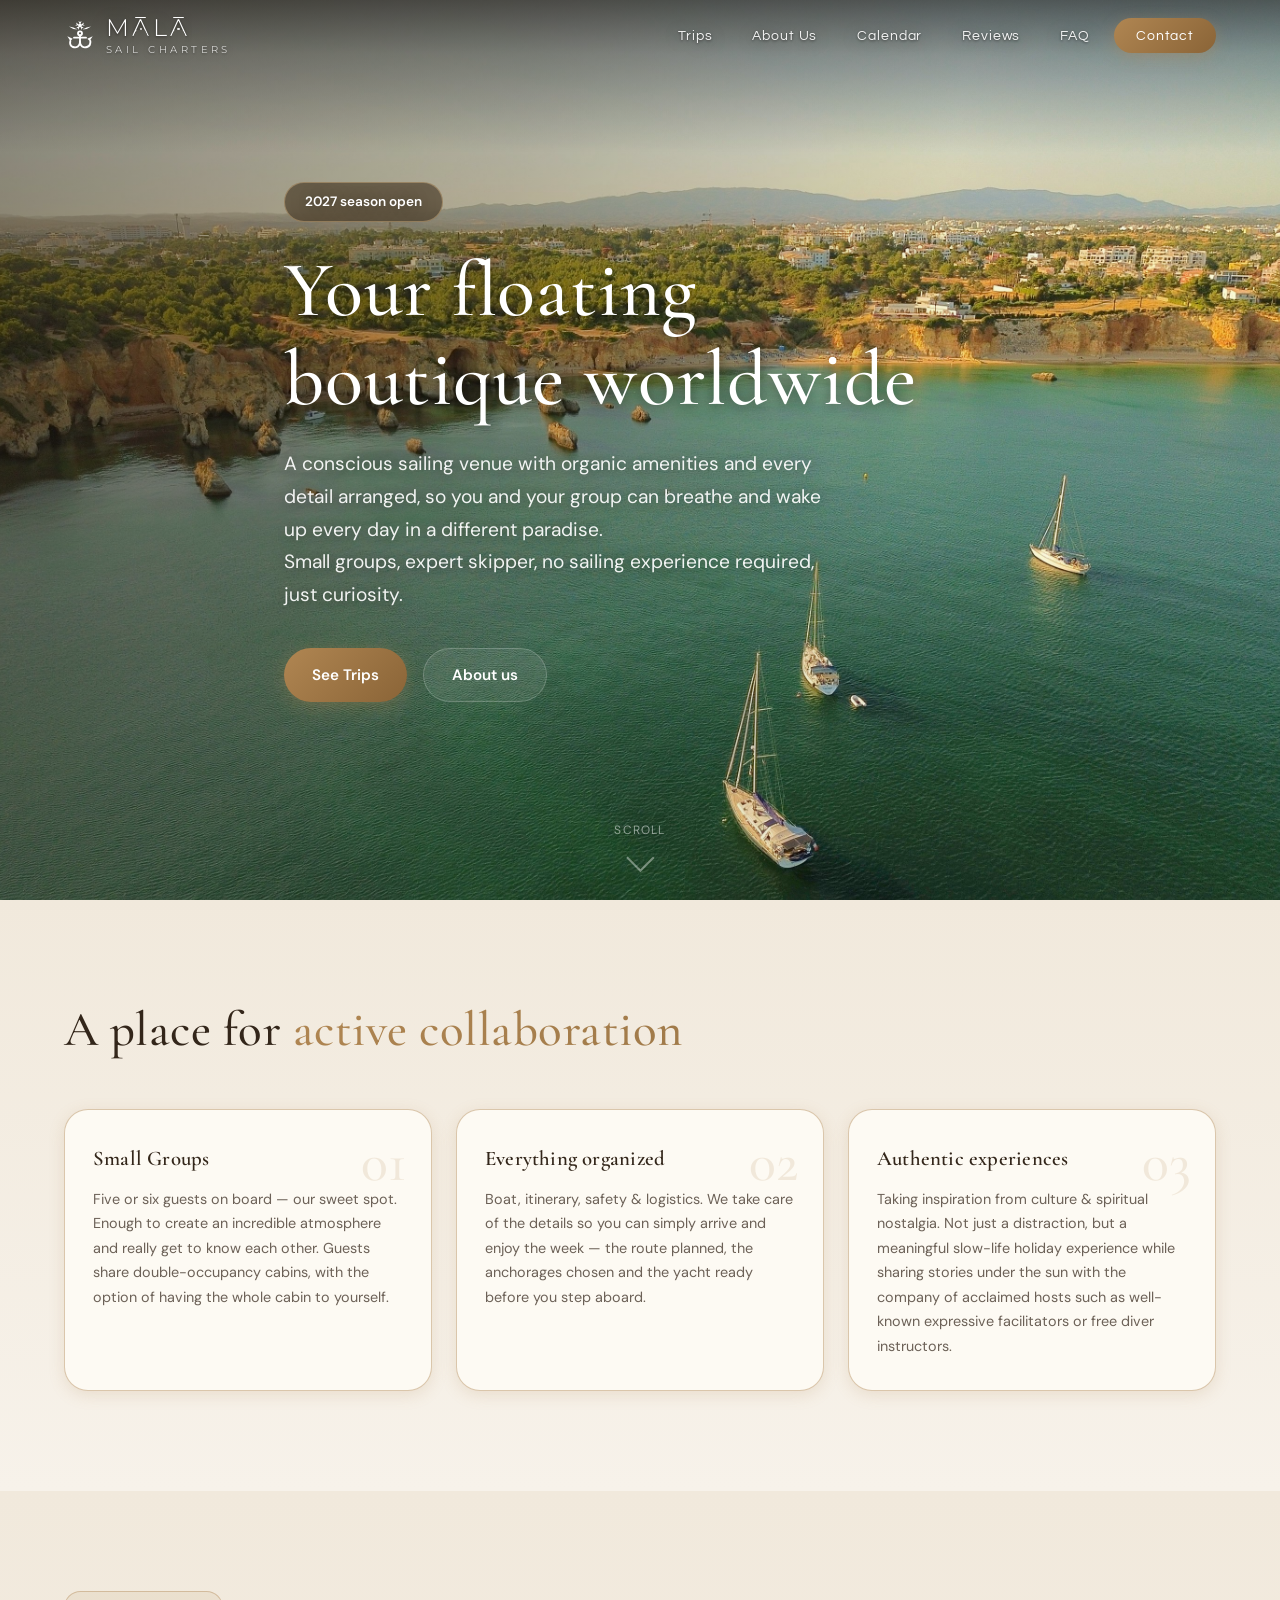
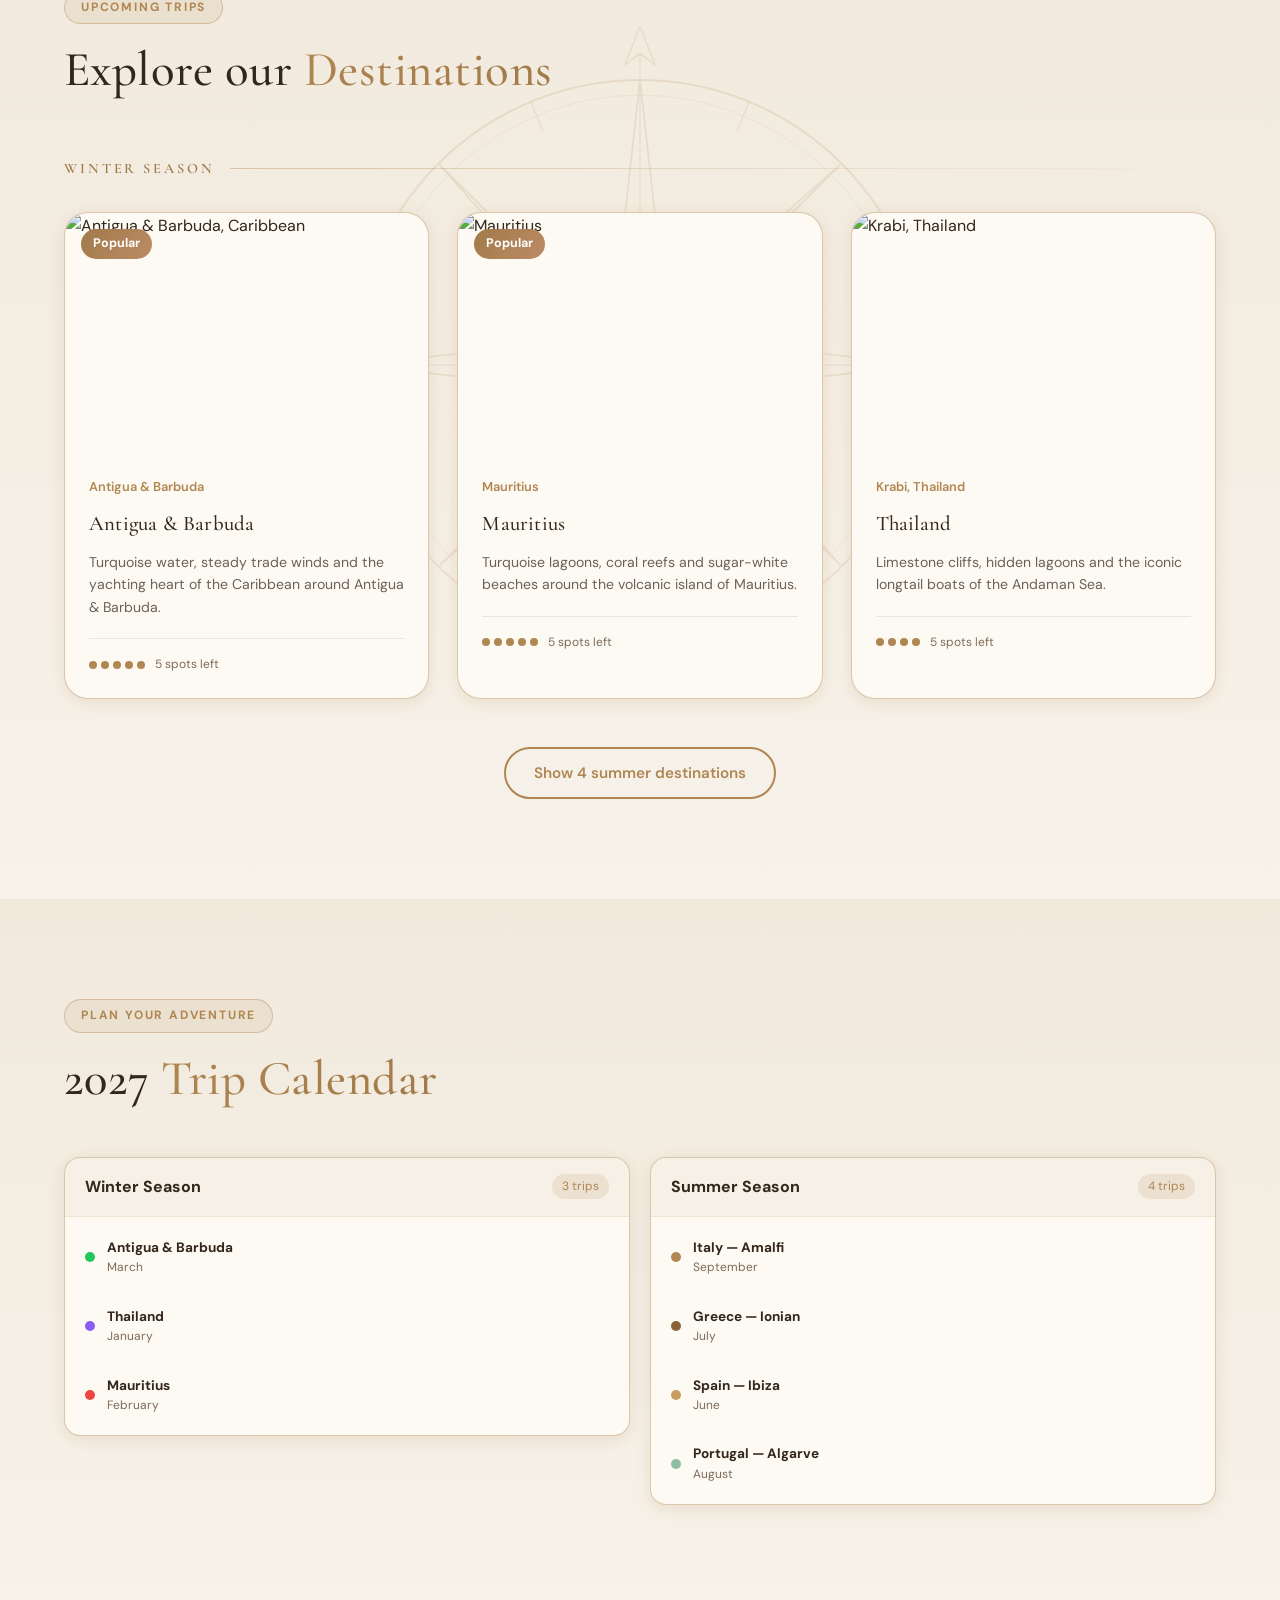
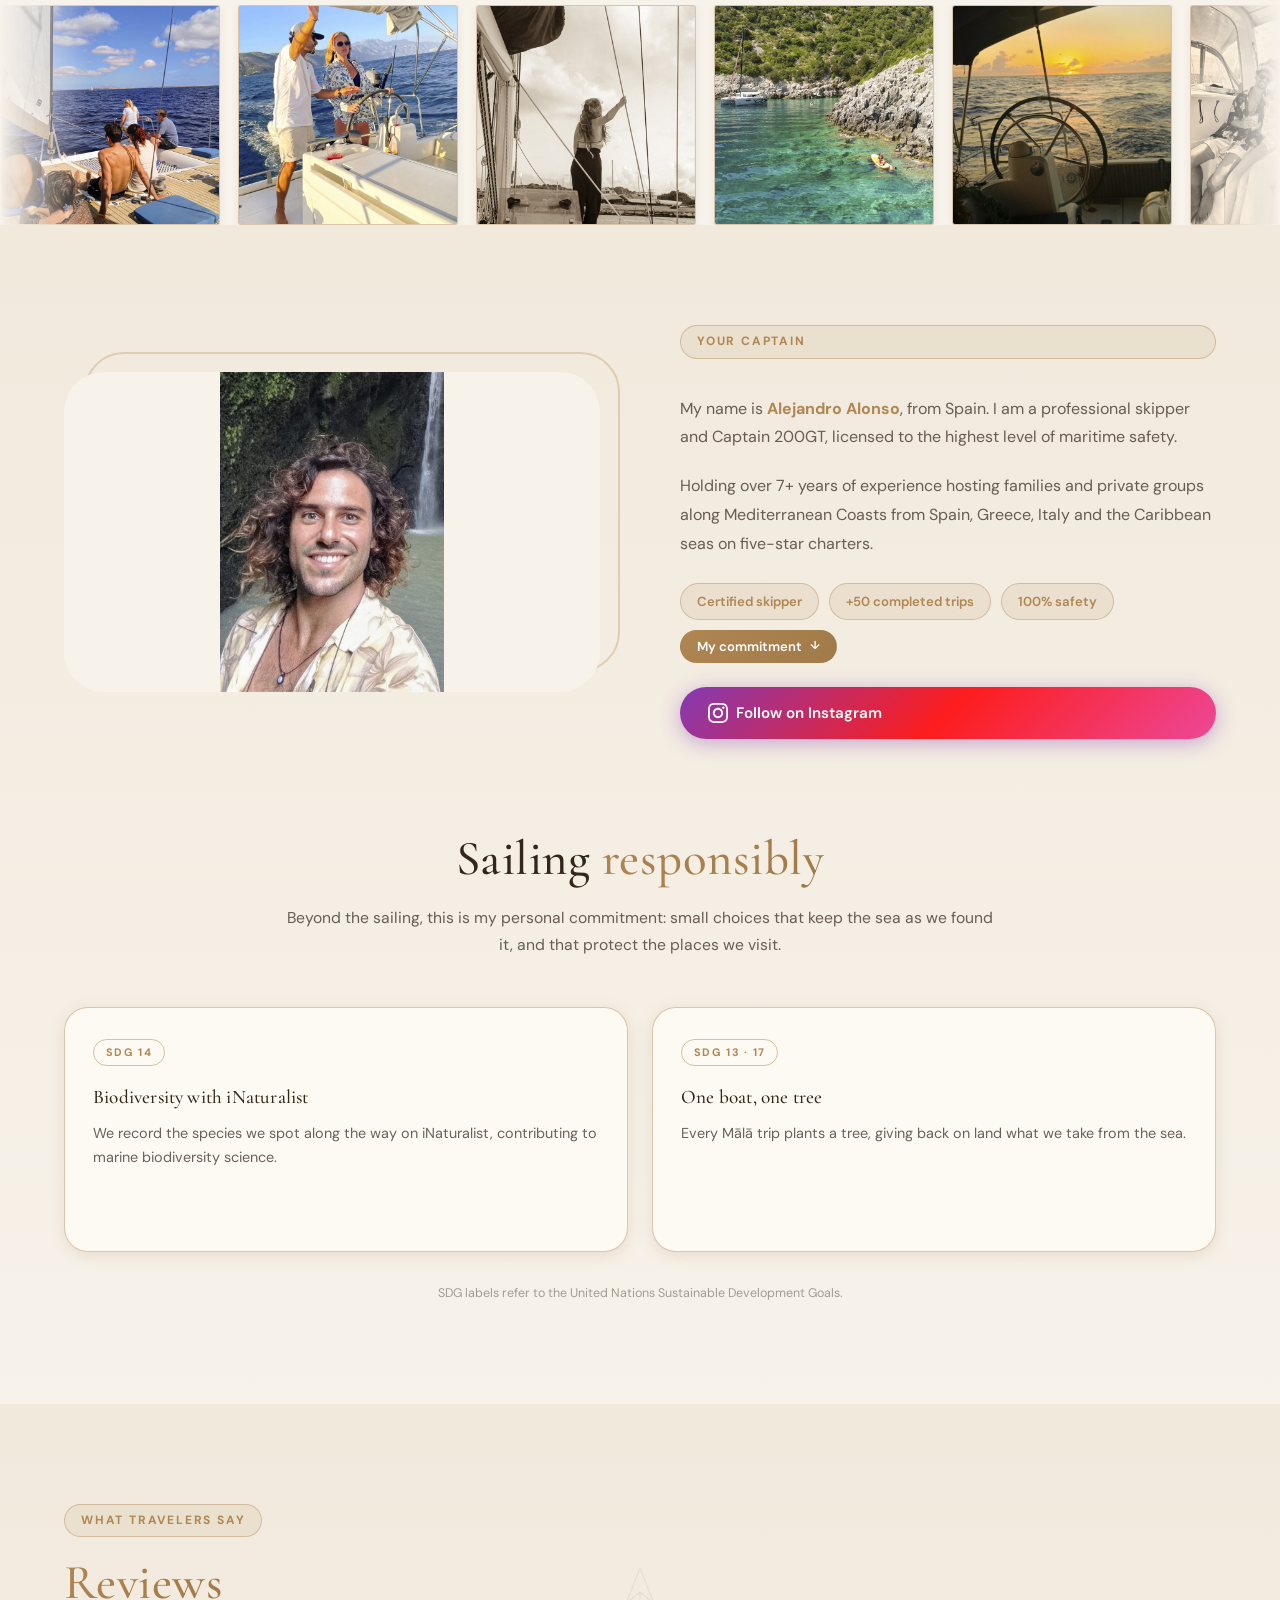
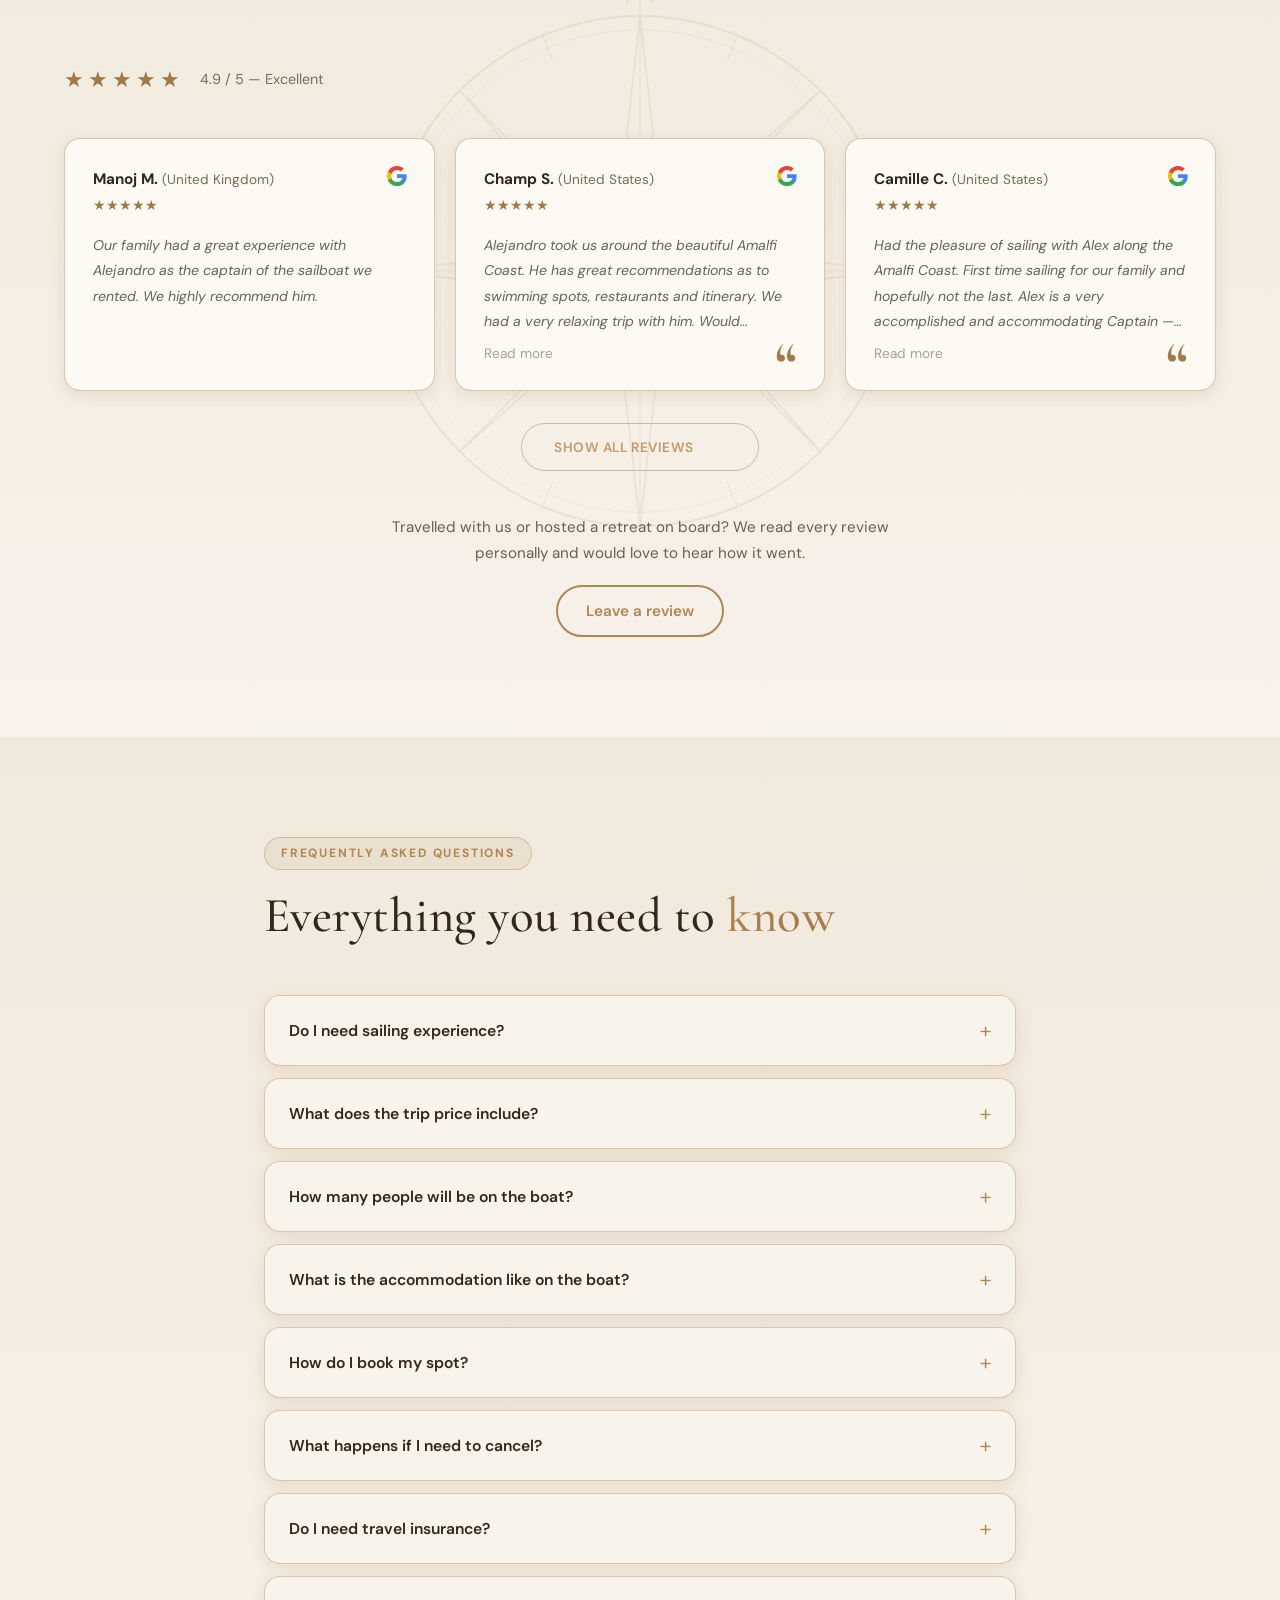
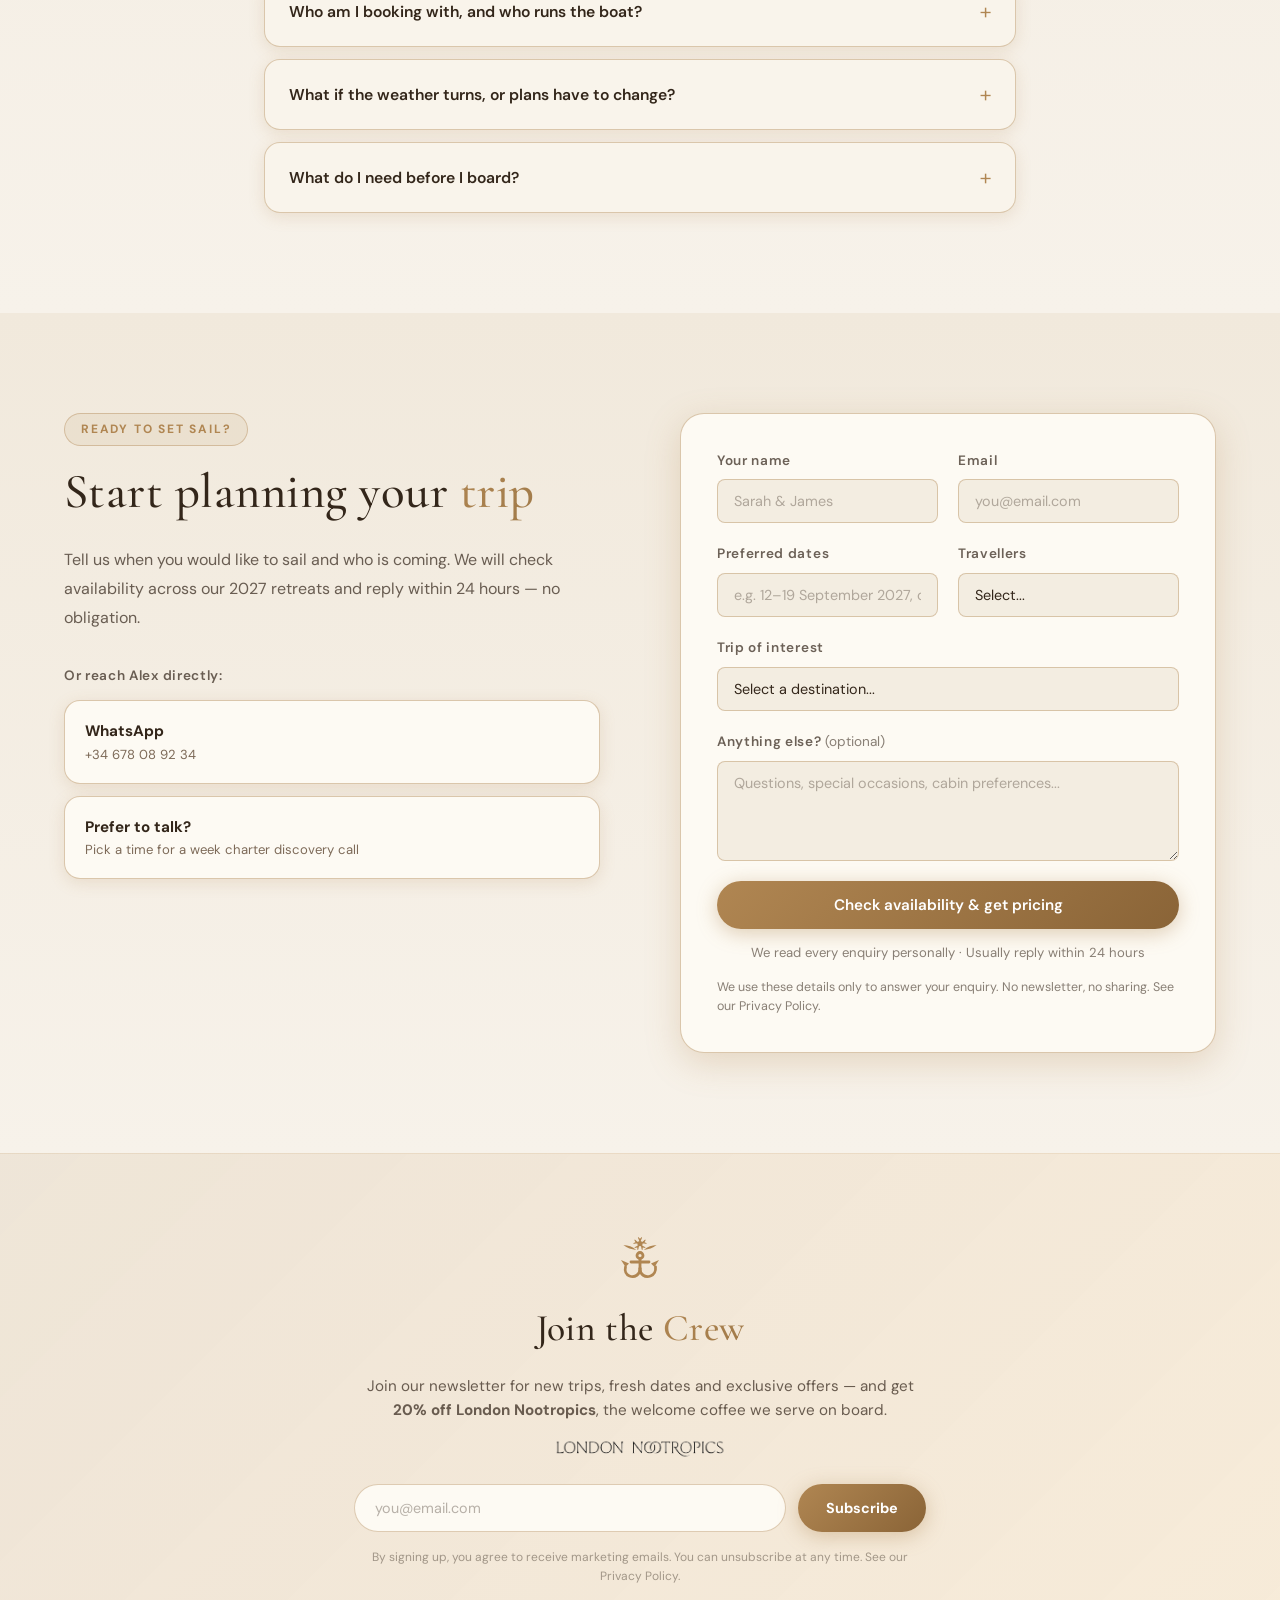
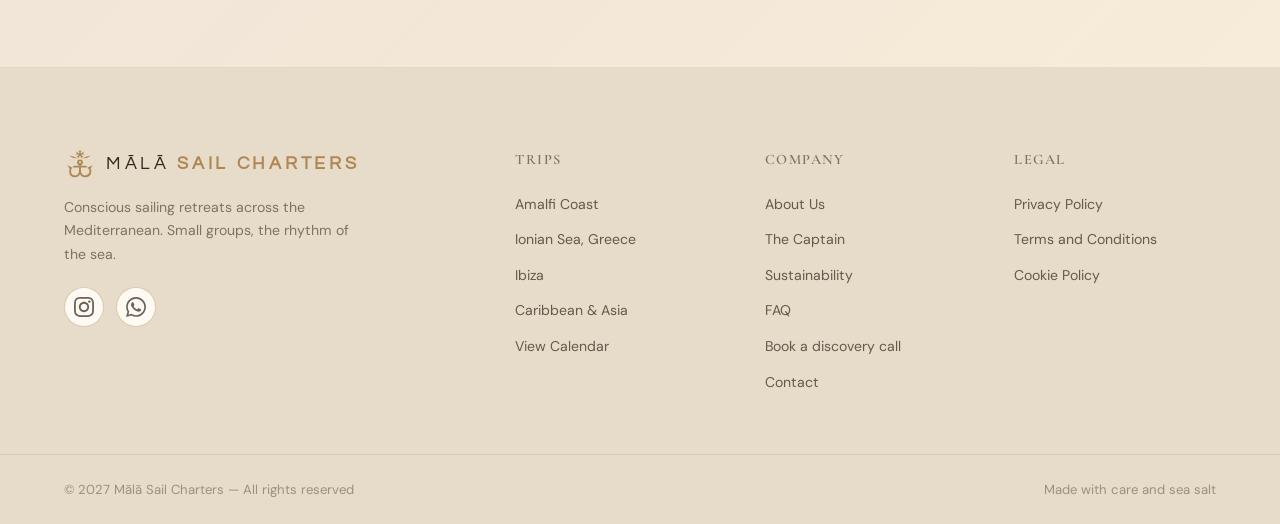
==== index.html @ 56c11eb0 "Show full captain photo on desktop Use contain with center top on desktop to avoid face crop." ====
﻿<!DOCTYPE html>
<html lang="en">
<head>
  <meta charset="UTF-8" />
  <meta name="viewport" content="width=device-width, initial-scale=1.0" />
  <title>Mālā Sail Charters — Conscious Sailing Retreats</title>
  <meta name="description" content="Mālā Sail Charters: conscious sailing retreats across the Mediterranean, Caribbean and Asia. Small groups, authentic experiences, the rhythm of the sea." />
  <link rel="preconnect" href="https://fonts.googleapis.com" />
  <link rel="preconnect" href="https://fonts.gstatic.com" crossorigin />
  <link href="https://fonts.googleapis.com/css2?family=DM+Sans:ital,opsz,wght@0,9..40,300..700;1,9..40,300..700&family=Cormorant+Garamond:ital,wght@0,300..700;1,300..700&family=Montserrat:wght@300;400;700&family=Questrial&display=swap" rel="stylesheet" />
  <link rel="stylesheet" href="styles.css?v=20261023a" />

  <link rel="canonical" href="https://malasailcharters.com/" />
  <meta name="theme-color" content="#33261a" />
  <meta name="robots" content="index, follow, max-image-preview:large, max-snippet:-1, max-video-preview:-1" />

  <!-- Tab icon: the anchor-and-flower mark, vector where supported. -->
  <link rel="icon" href="favicon.svg" type="image/svg+xml" />
  <link rel="icon" href="favicon-32.png" sizes="32x32" type="image/png" />
  <link rel="apple-touch-icon" href="apple-touch-icon.png" />

  <meta name="author" content="Mālā Sail Charters" />

  <!-- Link previews. Absolute URLs are required by WhatsApp, Instagram, X and the rest.
       They point at the custom domain, which is where malasailcharters.github.io
       already redirects, so a pasted link shows one single, correct preview. -->
  <meta property="og:type" content="website" />
  <meta property="og:site_name" content="Mālā Sail Charters" />
  <meta property="og:title" content="Mālā Sail Charters — Conscious Sailing Retreats" />
  <meta property="og:description" content="Mālā Sail Charters: conscious sailing retreats across the Mediterranean, Caribbean and Asia. Small groups, authentic experiences, the rhythm of the sea." />
  <meta property="og:url" content="https://malasailcharters.com/" />
  <meta property="og:image" content="https://malasailcharters.com/images/og-card.jpg" />
  <meta property="og:image:type" content="image/jpeg" />
  <meta property="og:image:width" content="1200" />
  <meta property="og:image:height" content="630" />
  <meta property="og:image:alt" content="Mālā Sail Charters — a sailboat under a Mediterranean sunset" />
  <meta property="og:locale" content="en" />
  <meta name="twitter:card" content="summary_large_image" />
  <meta name="twitter:title" content="Mālā Sail Charters — Conscious Sailing Retreats" />
  <meta name="twitter:description" content="Mālā Sail Charters: conscious sailing retreats across the Mediterranean, Caribbean and Asia. Small groups, authentic experiences, the rhythm of the sea." />
  <meta name="twitter:image" content="https://malasailcharters.com/images/og-card.jpg" />
  <meta name="twitter:image:alt" content="Mālā Sail Charters — a sailboat under a Mediterranean sunset" />

  <!-- Everything Google needs to understand the business: who we are, where we
       sail, what we sell, and the answers already published in the FAQ. Kept as
       a single graph so the nodes can reference each other by @id. -->
  <script type="application/ld+json">
  {
    "@context": "https://schema.org",
    "@graph": [
      {
        "@type": "TravelAgency",
        "@id": "https://malasailcharters.com/#business",
        "name": "Mālā Sail Charters",
        "alternateName": "Mala Sail Charters",
        "url": "https://malasailcharters.com/",
        "description": "Mālā Sail Charters: conscious sailing retreats across the Mediterranean, Caribbean and Asia. Small groups, authentic experiences, the rhythm of the sea.",
        "logo": "https://malasailcharters.com/apple-touch-icon.png",
        "image": "https://malasailcharters.com/images/og-card.jpg",
        "email": "info@malasailcharters.com",
        "telephone": "+34678089234",
        "priceRange": "€€€",
        "currenciesAccepted": "EUR",
        "paymentAccepted": "Credit Card, Google Pay, Apple Pay, PayPal, Amazon Pay, Bank transfer",
        "knowsLanguage": ["en", "es"],
        "sameAs": ["https://www.instagram.com/Ale.trav3ls"],
        "areaServed": ["Mediterranean", "Caribbean", "Indian Ocean", "Southeast Asia"],
        "founder": {
          "@type": "Person",
          "name": "Alejandro Alonso",
          "jobTitle": "Professional skipper and Captain 200GT"
        },
        "aggregateRating": {
          "@type": "AggregateRating",
          "ratingValue": "5",
          "bestRating": "5",
          "worstRating": "5",
          "reviewCount": "21"
        }
      },
      {
        "@type": "WebSite",
        "@id": "https://malasailcharters.com/#website",
        "url": "https://malasailcharters.com/",
        "name": "Mālā Sail Charters",
        "inLanguage": "en",
        "publisher": { "@id": "https://malasailcharters.com/#business" }
      },
      {
        "@type": "TouristTrip",
        "@id": "https://malasailcharters.com/#trip-amalfi",
        "name": "Italy — Amalfi Coast sailing trip",
        "description": "Cliffside villages, turquoise coves and the green island of Ischia, sailing the most romantic coast in the Mediterranean.",
        "image": "https://malasailcharters.com/images/amalfi-coast.jpg",
        "url": "https://malasailcharters.com/#trip-amalfi",
        "touristType": ["Small groups", "No sailing experience required"],
        "itinerary": { "@type": "Place", "name": "Amalfi Coast, Italy" },
        "provider": { "@id": "https://malasailcharters.com/#business" }
      },
      {
        "@type": "TouristTrip",
        "@id": "https://malasailcharters.com/#trip-ionian",
        "name": "Greece — Ionian Sea sailing trip",
        "description": "Emerald waters, sheltered bays and the wild green beauty of the Ionian islands, far from the crowds.",
        "image": "https://malasailcharters.com/images/ionian-greece.jpg",
        "url": "https://malasailcharters.com/#trip-ionian",
        "touristType": ["Small groups", "No sailing experience required"],
        "itinerary": { "@type": "Place", "name": "Ionian Sea, Greece" },
        "provider": { "@id": "https://malasailcharters.com/#business" }
      },
      {
        "@type": "TouristTrip",
        "@id": "https://malasailcharters.com/#trip-ibiza",
        "name": "Spain — Ibiza sailing trip",
        "description": "Crystal-clear coves, hidden beaches and golden sunsets under the spell of Es Vedrà.",
        "image": "https://malasailcharters.com/images/ibiza.png",
        "url": "https://malasailcharters.com/#trip-ibiza",
        "touristType": ["Small groups", "No sailing experience required"],
        "itinerary": { "@type": "Place", "name": "Ibiza, Spain" },
        "provider": { "@id": "https://malasailcharters.com/#business" }
      },
      {
        "@type": "TouristTrip",
        "@id": "https://malasailcharters.com/#trip-algarve",
        "name": "Portugal — Algarve sailing trip",
        "description": "Golden cliffs, secluded sandy coves, crystal-clear water and peaceful anchorages along the stunning Algarve coastline.",
        "image": "https://malasailcharters.com/images/algarve-cliffs.jpg",
        "url": "https://malasailcharters.com/#trip-algarve",
        "touristType": ["Small groups", "No sailing experience required"],
        "itinerary": { "@type": "Place", "name": "Algarve, Portugal" },
        "provider": { "@id": "https://malasailcharters.com/#business" }
      },
      {
        "@type": "TouristTrip",
        "@id": "https://malasailcharters.com/#trip-antigua",
        "name": "Antigua & Barbuda sailing trip",
        "description": "Turquoise water, steady trade winds and the yachting heart of the Caribbean around Antigua & Barbuda.",
        "image": "https://malasailcharters.com/images/antigua.png",
        "url": "https://malasailcharters.com/#trip-antigua",
        "touristType": ["Small groups", "No sailing experience required"],
        "itinerary": { "@type": "Place", "name": "Antigua & Barbuda, Caribbean" },
        "provider": { "@id": "https://malasailcharters.com/#business" }
      },
      {
        "@type": "TouristTrip",
        "@id": "https://malasailcharters.com/#trip-mauritius",
        "name": "Mauritius sailing trip",
        "description": "Turquoise lagoons, coral reefs and sugar-white beaches around the volcanic island of Mauritius.",
        "image": "https://malasailcharters.com/images/mauritius.jpg",
        "url": "https://malasailcharters.com/#trip-mauritius",
        "touristType": ["Small groups", "No sailing experience required"],
        "itinerary": { "@type": "Place", "name": "Mauritius, Indian Ocean" },
        "provider": { "@id": "https://malasailcharters.com/#business" }
      },
      {
        "@type": "TouristTrip",
        "@id": "https://malasailcharters.com/#trip-thailand",
        "name": "Thailand — Krabi sailing trip",
        "description": "Limestone cliffs, hidden lagoons and the iconic longtail boats of the Andaman Sea.",
        "image": "https://malasailcharters.com/images/thailand.png",
        "url": "https://malasailcharters.com/#trip-thailand",
        "touristType": ["Small groups", "No sailing experience required"],
        "itinerary": { "@type": "Place", "name": "Krabi, Thailand" },
        "provider": { "@id": "https://malasailcharters.com/#business" }
      },
      {
        "@type": "FAQPage",
        "@id": "https://malasailcharters.com/#faq",
        "mainEntity": [
          {
            "@type": "Question",
            "name": "Do I need sailing experience?",
            "acceptedAnswer": { "@type": "Answer", "text": "None at all. Every week is fully crewed, and a professional captain — a Captain 200GT licence holder — is on board throughout. If you would like to learn, ask for the helm and we will happily show you the ropes. Nothing is compulsory: you can just as easily spend the week swimming, reading and watching the coastline slip past." }
          },
          {
            "@type": "Question",
            "name": "What does the trip price include?",
            "acceptedAnswer": { "@type": "Answer", "text": "Prices are per person. The exact price for your dates is confirmed in writing before you book, and it can vary with the date, the season and whether you take a double or a single cabin. Your place covers the yacht for up to six nights, the professional skipper and captain on board, fuel, the yacht's base berth and her standard running costs, itinerary planning and route design, safety equipment, the tender, paddleboards and snorkelling gear, and bedding, bath towels and biodegradable onboard amenities. It does not include provisioning and meals on board, marinas or any mooring outside the yacht's base, alcohol and drinks ashore, flights and airport transfers, travel and medical insurance, or excursions and personal expenses. A chef or cook can be arranged on board as an optional extra, quoted when you book. Our Terms and Conditions set out the full list." }
          },
          {
            "@type": "Question",
            "name": "How many people will be on the boat?",
            "acceptedAnswer": { "@type": "Answer", "text": "Five or six guests, plus your professional skipper — our sweet spot. Small enough that it feels like a private trip, big enough to keep the atmosphere alive. Cabins are double-occupancy as standard, with the option of a single-occupancy cabin if you would rather have the space to yourself." }
          },
          {
            "@type": "Question",
            "name": "What is the accommodation like on the boat?",
            "acceptedAnswer": { "@type": "Answer", "text": "You sail aboard a modern sailing catamaran — typically four double cabins plus saloon berths, a bathroom on board, a shaded cockpit, trampolines, a swim platform and plenty of deck space to relax on. It is a different way to sleep, and a very special one. The yacht shown is an example configuration, confirmed with your booking; every boat we sail is a modern, fully equipped, crewed catamaran. Boarding is from 16:00 on the first day, and we step off by 09:00 on the final morning." }
          },
          {
            "@type": "Question",
            "name": "How do I book my spot?",
            "acceptedAnswer": { "@type": "Answer", "text": "Enquire through the contact form, by email or on WhatsApp. We confirm the yacht's availability for your dates and the total price, including any extras, and send you written confirmation. To secure your place you pay the deposit stated in that confirmation — usually 50% of the price of your place. On group weeks each guest pays as soon as five people are interested, and those deposits are what confirm the yacht and hold the dates. The booking exists once we have received the deposit and sent you written confirmation. The remaining 50% is paid in two instalments: 25% at least one month before departure, and 25% on the day of check-in. Each guest receives a personal, secure payment link by email for their own instalments, so nobody has to pay for anybody else." }
          },
          {
            "@type": "Question",
            "name": "What happens if I need to cancel?",
            "acceptedAnswer": { "@type": "Answer", "text": "Write to us at info@malasailcharters.com and we will confirm your position. Cancel more than 60 days before departure and your deposit is refunded in full, less any bank fees or third-party costs that cannot be recovered. Cancel 60 days or less before departure and the deposit is non-refundable. Cancel within 30 days and you are liable for the full amount of the charter unless we re-sell the dates — if we do, we refund everything recovered above the non-recoverable costs. Section 3 of our Terms and Conditions is the binding version." }
          },
          {
            "@type": "Question",
            "name": "Do I need travel insurance?",
            "acceptedAnswer": { "@type": "Answer", "text": "Yes — it is a condition of travel. Please hold cover that includes at least medical treatment and repatriation, cancellation and curtailment, personal liability, and water-sports cover, since there are paddleboards and snorkelling gear on board. We will ask you to confirm your policy before departure." }
          },
          {
            "@type": "Question",
            "name": "Who am I booking with, and who runs the boat?",
            "acceptedAnswer": { "@type": "Answer", "text": "Mālā Sail Charters is run by Alejandro Alonso Perez, trading as Mālā Sail Charters, NIF 71727434W, Calle Galicia 9A, La Oliva, Las Palmas, Spain. On most weeks we are the operator: the yacht is commercially registered and licensed for charter work, and her insurance names commercial charter use across every sea area on our calendar. In Thailand the yacht is supplied by a licensed Thai operator on a Thai-registered vessel; where that applies, the licensed carrier is named on your contract, your invoice and the insurance, and we tell you before you book. The skipper is in charge on board at all times, and their authority is absolute and given in writing — including the right to end a guest's trip without refund if behaviour puts the vessel, the crew or other guests at risk." }
          },
          {
            "@type": "Question",
            "name": "What if the weather turns, or plans have to change?",
            "acceptedAnswer": { "@type": "Answer", "text": "Sailing is a weather game, and the route follows it. The captain plans the week around the forecast and may change the itinerary, the anchorages or the timings for your safety and comfort — that is part of sailing, not a cancellation. If we ever have to cancel a departure because of force majeure, you choose between a suitable alternative, a credit towards another date, or a refund of the affected part." }
          },
          {
            "@type": "Question",
            "name": "What do I need before I board?",
            "acceptedAnswer": { "@type": "Answer", "text": "A passport valid for your destination and any visa your nationality requires — we send the entry requirements for your week with the confirmation. You also confirm your travel insurance, and we ask you to complete a short guest information form and health declaration, sign a risk acknowledgement, and tell us whether you are happy to appear in photographs (media consent is opt in or out). Guests under 18 travel with a signed parental consent. It takes a few minutes, and it keeps everyone safe and insured." }
          }
        ]
      }
    ]
  }
  </script>
</head>
<body class="hide-padlet">

  <!-- =========== NAVBAR =========== -->
  <nav class="navbar" id="navbar">
    <div class="nav-container">
      <a href="#" class="nav-logo" id="nav-logo-link" aria-label="Mālā Sail Charters">
        <svg class="logo-icon-svg" width="32" height="32" viewBox="0 0 48 48" fill="none" xmlns="http://www.w3.org/2000/svg" aria-hidden="true" focusable="false">
          <g fill="currentColor">
            <path d="M20.2 15.9 Q14.572 11.441 7.4 11.1 Q13.028 15.559 20.2 15.9 Z"/>
            <path d="M27.8 15.9 Q33.428 11.441 40.6 11.1 Q34.972 15.559 27.8 15.9 Z"/>
            <path d="M24 9.6 C23.73 8.85 23.5 8.15 23.32 7.4 C23.12 6.6 22.95 6.1 22.7 5.5 C22.4 4.8 22.05 4.35 21.95 3.85 C21.9 3.4 22.02 3.05 22.2 2.9 L24 4.85 L25.8 2.9 C25.98 3.05 26.1 3.4 26.05 3.85 C25.95 4.35 25.6 4.8 25.3 5.5 C25.05 6.1 24.88 6.6 24.68 7.4 C24.5 8.15 24.27 8.85 24 9.6 Z"/>
            <path d="M24 9.6 C23.73 8.85 23.5 8.15 23.32 7.4 C23.12 6.6 22.95 6.1 22.7 5.5 C22.4 4.8 22.05 4.35 21.95 3.85 C21.9 3.4 22.02 3.05 22.2 2.9 L24 4.85 L25.8 2.9 C25.98 3.05 26.1 3.4 26.05 3.85 C25.95 4.35 25.6 4.8 25.3 5.5 C25.05 6.1 24.88 6.6 24.68 7.4 C24.5 8.15 24.27 8.85 24 9.6 Z" transform="rotate(72 24 9.6)"/>
            <path d="M24 9.6 C23.73 8.85 23.5 8.15 23.32 7.4 C23.12 6.6 22.95 6.1 22.7 5.5 C22.4 4.8 22.05 4.35 21.95 3.85 C21.9 3.4 22.02 3.05 22.2 2.9 L24 4.85 L25.8 2.9 C25.98 3.05 26.1 3.4 26.05 3.85 C25.95 4.35 25.6 4.8 25.3 5.5 C25.05 6.1 24.88 6.6 24.68 7.4 C24.5 8.15 24.27 8.85 24 9.6 Z" transform="rotate(144 24 9.6)"/>
            <path d="M24 9.6 C23.73 8.85 23.5 8.15 23.32 7.4 C23.12 6.6 22.95 6.1 22.7 5.5 C22.4 4.8 22.05 4.35 21.95 3.85 C21.9 3.4 22.02 3.05 22.2 2.9 L24 4.85 L25.8 2.9 C25.98 3.05 26.1 3.4 26.05 3.85 C25.95 4.35 25.6 4.8 25.3 5.5 C25.05 6.1 24.88 6.6 24.68 7.4 C24.5 8.15 24.27 8.85 24 9.6 Z" transform="rotate(216 24 9.6)"/>
            <path d="M24 9.6 C23.73 8.85 23.5 8.15 23.32 7.4 C23.12 6.6 22.95 6.1 22.7 5.5 C22.4 4.8 22.05 4.35 21.95 3.85 C21.9 3.4 22.02 3.05 22.2 2.9 L24 4.85 L25.8 2.9 C25.98 3.05 26.1 3.4 26.05 3.85 C25.95 4.35 25.6 4.8 25.3 5.5 C25.05 6.1 24.88 6.6 24.68 7.4 C24.5 8.15 24.27 8.85 24 9.6 Z" transform="rotate(288 24 9.6)"/>
            <circle cx="24" cy="9.6" r="2.6" fill="currentColor"/>
          </g>
          <g stroke="currentColor" stroke-width="2.8" stroke-linecap="round" stroke-linejoin="round" fill="none">
            <circle cx="24" cy="21.5" r="3"/>
            <path d="M24 24.5V34.5"/><path d="M15 28H33"/>
            <path d="M24 34.5C24 40.5 19 44 13.5 42 10 40.7 8.5 37 9.5 33"/>
            <path d="M24 34.5C24 40.5 29 44 34.5 42 38 40.7 40 37 39.5 33"/>
          </g>
          <g fill="currentColor">
            <path d="M9.5 33 5 26 13 29.5Z"/><path d="M38.5 33 43 26 35 29.5Z"/>
          </g>
        </svg>
        <span class="logo-lockup">
          <span class="logo-text">M<span class="macron"><span class="glyph">a</span></span>l<span class="macron"><span class="glyph">a</span></span></span>
          <span class="logo-tagline">Sail Charters</span>
        </span>
      </a>
      <ul class="nav-links" id="nav-links">
        <li><a href="#trips" class="nav-link">Trips</a></li>
        <li><a href="#about" class="nav-link">About Us</a></li>
        <li><a href="#calendar" class="nav-link">Calendar</a></li>
        <li><a href="#reviews" class="nav-link">Reviews</a></li>
        <li><a href="#faq" class="nav-link">FAQ</a></li>
        <li><a href="#contact" class="nav-cta">Contact</a></li>
      </ul>
      <button class="burger-btn" id="burger-btn" aria-label="Menu">
        <span></span><span></span><span></span>
      </button>
    </div>
  </nav>

  <!-- =========== HERO =========== -->
  <section class="hero" id="hero">
    <div class="hero-bg">
      <img src="images/hero_catamaran.jpg" alt="Catamaran in the Mediterranean" class="hero-img" id="hero-img" fetchpriority="high" />
      <div class="hero-overlay"></div>
    </div>
    <div class="hero-content">
      <div class="hero-badge">2027 season open</div>
      <h1 class="hero-title">
        Your floating boutique worldwide
      </h1>
      <p class="hero-subtitle">A conscious sailing venue with organic amenities and every detail arranged, so you and your group can breathe and wake up every day in a different paradise.
        <br/>
        Small groups, expert skipper, no sailing experience required, just curiosity.</p>
      <div class="hero-actions">
        <a href="#trips" class="btn btn-primary" id="hero-cta-trips">See Trips</a>
        <a href="#captain" class="btn btn-ghost" id="hero-cta-about">About us</a>
      </div>
    </div>
    <div class="hero-scroll-hint">
      <span>Scroll</span>
      <div class="scroll-arrow"></div>
    </div>
  </section>

  <!-- =========== WHY US =========== -->
  <section class="why-us" id="about">
    <div class="container">
      <h2 class="section-title" aria-label="A place for active collaboration">A place for <span class="highlight">active collaboration</span></h2>
      <div class="features-grid">
        <div class="feature-card" id="feature-small-groups">
          <div class="feature-number">01</div>
          <h3 class="feature-title">Small Groups</h3>
          <p class="feature-desc">Five or six guests on board — our sweet spot. Enough to create an incredible atmosphere and really get to know each other. Guests share double-occupancy cabins, with the option of having the whole cabin to yourself.</p>
        </div>
        <div class="feature-card" id="feature-organized">
          <div class="feature-number">02</div>
          <h3 class="feature-title">Everything organized</h3>
          <p class="feature-desc">Boat, itinerary, safety &amp; logistics. We take care of the details so you can simply arrive and enjoy the week — the route planned, the anchorages chosen and the yacht ready before you step aboard.</p>
        </div>
        <div class="feature-card" id="feature-authentic">
          <div class="feature-number">03</div>
          <h3 class="feature-title">Authentic experiences</h3>
          <p class="feature-desc">Taking inspiration from culture &amp; spiritual nostalgia. Not just a distraction, but a meaningful slow-life holiday experience while sharing stories under the sun with the company of acclaimed hosts such as well-known expressive facilitators or free diver instructors.</p>
        </div>
      </div>
    </div>
  </section>

  <!-- =========== TRIPS =========== -->
  <section class="trips-section" id="trips">
    <div class="container">
      <div class="section-label">Upcoming Trips</div>
      <h2 class="section-title">Explore our <span class="highlight">Destinations</span></h2>
      <div class="trips-grid is-collapsed" id="trips-grid">

        <div class="trips-group-title" data-season="winter">Winter Season</div>

        <div class="trip-card" data-season="winter" id="trip-antigua">
          <div class="trip-card-img-wrap">
            <img src="images/antigua.png" alt="Antigua & Barbuda, Caribbean" class="trip-card-img" />
            <div class="trip-badge">Popular</div>
            <div class="trip-overlay">
              <a href="#contact" class="btn btn-primary btn-sm">Book</a>
            </div>
          </div>
          <div class="trip-card-body">
            <div class="trip-meta">
              <span class="trip-location">Antigua &amp; Barbuda</span>
            </div>
            <h3 class="trip-title">Antigua &amp; Barbuda</h3>
            <p class="trip-desc">Turquoise water, steady trade winds and the yachting heart of the Caribbean around Antigua &amp; Barbuda.</p>
            <div class="trip-footer">
              <div class="trip-spots">
                <span class="spots-dot"></span>
                <span class="spots-dot"></span>
                <span class="spots-dot"></span>
                <span class="spots-dot"></span>
                <span class="spots-dot"></span>
                <span class="spots-text">5 spots left</span>
              </div>
            </div>
          </div>
        </div>

        <div class="trip-card" data-season="winter" id="trip-mauritius">
          <div class="trip-card-img-wrap">
            <img src="images/mauritius.jpg" alt="Mauritius" class="trip-card-img" />
            <div class="trip-badge">Popular</div>
            <div class="trip-overlay">
              <a href="#contact" class="btn btn-primary btn-sm">Book</a>
            </div>
          </div>
          <div class="trip-card-body">
            <div class="trip-meta">
              <span class="trip-location">Mauritius</span>
            </div>
            <h3 class="trip-title">Mauritius</h3>
            <p class="trip-desc">Turquoise lagoons, coral reefs and sugar-white beaches around the volcanic island of Mauritius.</p>
            <div class="trip-footer">
              <div class="trip-spots">
                <span class="spots-dot"></span>
                <span class="spots-dot"></span>
                <span class="spots-dot"></span>
                <span class="spots-dot"></span>
                <span class="spots-dot"></span>
                <span class="spots-text">5 spots left</span>
              </div>
            </div>
          </div>
        </div>

        <div class="trip-card" data-season="winter" id="trip-thailand">
          <div class="trip-card-img-wrap">
            <img src="images/thailand.png" alt="Krabi, Thailand" class="trip-card-img" />
            <div class="trip-overlay">
              <a href="#contact" class="btn btn-primary btn-sm">Book</a>
            </div>
          </div>
          <div class="trip-card-body">
            <div class="trip-meta">
              <span class="trip-location">Krabi, Thailand</span>
            </div>
            <h3 class="trip-title">Thailand</h3>
            <p class="trip-desc">Limestone cliffs, hidden lagoons and the iconic longtail boats of the Andaman Sea.</p>
            <div class="trip-footer">
              <div class="trip-spots">
                <span class="spots-dot"></span>
                <span class="spots-dot"></span>
                <span class="spots-dot"></span>
                <span class="spots-dot"></span>
                <span class="spots-text">5 spots left</span>
              </div>
            </div>
          </div>
        </div>

        <div class="trips-group-title" data-season="summer">Summer Season</div>

        <div class="trip-card" data-season="summer" id="trip-amalfi">
          <div class="trip-card-img-wrap">
            <img src="images/amalfi-coast.jpg" alt="Amalfi Coast, Italy" class="trip-card-img" />
            <div class="trip-badge badge-new">New</div>
            <div class="trip-overlay">
              <a href="#contact" class="btn btn-primary btn-sm">Book</a>
            </div>
          </div>
          <div class="trip-card-body">
            <div class="trip-meta">
              <span class="trip-location">Amalfi Coast, Italy</span>
            </div>
            <h3 class="trip-title">Italy</h3>
            <p class="trip-desc">Cliffside villages, turquoise coves and the green island of Ischia, sailing the most romantic coast in the Mediterranean.</p>
            <div class="trip-footer">
              <div class="trip-spots">
                <span class="spots-dot"></span>
                <span class="spots-dot"></span>
                <span class="spots-dot"></span>
                <span class="spots-dot"></span>
                <span class="spots-dot"></span>
                <span class="spots-text">5 spots left</span>
              </div>
            </div>
          </div>
        </div>

        <div class="trip-card" data-season="summer" id="trip-ionian">
          <div class="trip-card-img-wrap">
            <img src="images/ionian-greece.jpg" alt="Ionian Sea, Greece" class="trip-card-img" />
            <div class="trip-overlay">
              <a href="#contact" class="btn btn-primary btn-sm">Book</a>
            </div>
          </div>
          <div class="trip-card-body">
            <div class="trip-meta">
              <span class="trip-location">Ionian Sea, Greece</span>
            </div>
            <h3 class="trip-title">Greece</h3>
            <p class="trip-desc">Emerald waters, sheltered bays and the wild green beauty of the Ionian islands, far from the crowds.</p>
            <p class="trip-host">Hosted by <strong>Creation Medicine Collective</strong></p>
            <div class="trip-footer">
              <div class="trip-spots">
                <span class="spots-dot"></span>
                <span class="spots-dot"></span>
                <span class="spots-dot"></span>
                <span class="spots-dot"></span>
                <span class="spots-dot"></span>
                <span class="spots-text">5 spots left</span>
              </div>
            </div>
          </div>
        </div>

        <div class="trip-card" data-season="summer" id="trip-ibiza">
          <div class="trip-card-img-wrap">
            <img src="images/ibiza.png" alt="Ibiza, Spain" class="trip-card-img" />
            <div class="trip-overlay">
              <a href="#contact" class="btn btn-primary btn-sm">Book</a>
            </div>
          </div>
          <div class="trip-card-body">
            <div class="trip-meta">
              <span class="trip-location">Ibiza, Spain</span>
            </div>
            <h3 class="trip-title">Spain</h3>
            <p class="trip-desc">Crystal-clear coves, hidden beaches and golden sunsets under the spell of Es Vedrà.</p>
            <p class="trip-host">Hosted by <strong>The Loving Collaborative Heart</strong></p>
            <div class="trip-footer">
              <div class="trip-spots">
                <span class="spots-dot"></span>
                <span class="spots-dot"></span>
                <span class="spots-dot"></span>
                <span class="spots-dot"></span>
                <span class="spots-text">5 spots left</span>
              </div>
            </div>
          </div>
        </div>

        <div class="trip-card" data-season="summer" id="trip-algarve">
          <div class="trip-card-img-wrap">
            <img src="images/algarve-cliffs.jpg" alt="Algarve, Portugal" class="trip-card-img" />
            <div class="trip-overlay">
              <a href="#contact" class="btn btn-primary btn-sm">Book</a>
            </div>
          </div>
          <div class="trip-card-body">
            <div class="trip-meta">
              <span class="trip-location">Algarve, Portugal</span>
            </div>
            <h3 class="trip-title">Portugal</h3>
            <p class="trip-desc">Golden cliffs, secluded sandy coves, crystal-clear water and peaceful anchorages along the stunning Algarve coastline.</p>
            <div class="trip-footer">
              <div class="trip-spots">
                <span class="spots-dot"></span>
                <span class="spots-dot"></span>
                <span class="spots-dot"></span>
                <span class="spots-dot"></span>
                <span class="spots-text">5 spots left</span>
              </div>
            </div>
          </div>
        </div>

      </div>
      <div class="trips-cta">
        <button type="button" class="btn btn-outline" id="trips-more" aria-expanded="false" aria-controls="trips-grid">
          <span class="trips-more-text">Show summer destinations</span>
        </button>
      </div>
    </div>
  </section>

  <!-- =========== CALENDAR =========== -->
  <section class="calendar-section" id="calendar">
    <div class="container">
      <div class="section-label">Plan your adventure</div>
      <h2 class="section-title">2027 <span class="highlight">Trip Calendar</span></h2>
      <div class="calendar-grid">
        <div class="cal-month" id="cal-winter">
          <div class="cal-month-header">
            <span class="cal-month-name">Winter Season</span>
            <span class="cal-month-count">3 trips</span>
          </div>
          <div class="cal-trips">
            <a href="#contact" class="cal-trip" id="cal-trip-1">
              <span class="cal-dot" style="background:#22c55e"></span>
              <div><strong>Antigua &amp; Barbuda</strong><span>March</span></div>
              <span class="cal-arrow">→</span>
            </a>
            <a href="#contact" class="cal-trip" id="cal-trip-2">
              <span class="cal-dot" style="background:#8b5cf6"></span>
              <div><strong>Thailand</strong><span>January</span></div>
              <span class="cal-arrow">→</span>
            </a>
            <a href="#contact" class="cal-trip" id="cal-trip-3">
              <span class="cal-dot" style="background:#ef4444"></span>
              <div><strong>Mauritius</strong><span>February</span></div>
              <span class="cal-arrow">→</span>
            </a>
          </div>
        </div>
        <div class="cal-month" id="cal-summer">
          <div class="cal-month-header">
            <span class="cal-month-name">Summer Season</span>
            <span class="cal-month-count">4 trips</span>
          </div>
          <div class="cal-trips">
            <a href="#contact" class="cal-trip" id="cal-trip-4">
              <span class="cal-dot" style="background:#b08652"></span>
              <div><strong>Italy — Amalfi</strong><span>September</span></div>
              <span class="cal-arrow">→</span>
            </a>
            <a href="#contact" class="cal-trip" id="cal-trip-5">
              <span class="cal-dot" style="background:#8a6437"></span>
              <div><strong>Greece — Ionian</strong><span>July</span></div>
              <span class="cal-arrow">→</span>
            </a>
            <a href="#contact" class="cal-trip" id="cal-trip-6">
              <span class="cal-dot" style="background:#c99d5f"></span>
              <div><strong>Spain — Ibiza</strong><span>June</span></div>
              <span class="cal-arrow">→</span>
            </a>
            <a href="#contact" class="cal-trip" id="cal-trip-6b">
              <span class="cal-dot" style="background:#8bbf9f"></span>
              <div><strong>Portugal — Algarve</strong><span>August</span></div>
              <span class="cal-arrow">→</span>
            </a>
          </div>
        </div>
      </div>

      <!-- ===== PADLET BOARD =====
           Kept outside .calendar-grid on purpose: inside the grid it shares a
           row with the two season cards, so the row grows to the height of the
           iframe and both cards stretch into huge half-empty boxes.
           Recommended format: STREAM (feed). Order then depends on when
           something is posted rather than on the event date, so no host
           can knock the board out of place by forgetting to date a post.

           To change it: open your Padlet, Share -> Embed, and replace the
           URL below. It must look like:
           https://padlet.com/embed/TU_ID
           (padlet.ws/p/TU_ID is the older short domain; padlet.com/embed
           is the current one and is what is used here.) 

           TEMPORARILY HIDDEN FROM THE PUBLIC SITE (Oct 2026).
           The <body> carries the class hide-padlet, which hides this block
           with display:none and stops the iframe loading (about:blank).
           The real embed URL is kept in data-src so nothing is lost.
           To see the board again, open the site with ?hostboard=1 - the
           class is removed and the iframe src is restored by app.js.
           To publish it permanently again: delete hide-padlet from <body>,
           delete the data-src attribute, put the real URL back in src,
           and drop the hostboard branch from app.js. -->
      <div class="board-embed" id="trip-board">
        <!-- No title here on purpose: the Padlet board carries its own,
             and two stacked headings read as a mistake. Only the
             full-size link stays in this strip. -->
        <div class="board-head">
          <a class="board-open" id="board-open-link" href="https://padlet.com/aalonsop92/who-s-aboard-s0247wnbgw1jnozy4pag" target="_blank" rel="noopener">
            Open board <span aria-hidden="true">→</span>
          </a>
        </div>
        <div class="board-frame">
          <iframe
            id="board-iframe"
            src="about:blank"
            data-src="https://padlet.com/embed/s0247wnbgw1jnozy4pag"
            title="Mālā Sail Charters community board"
            loading="lazy"
            allowfullscreen="true"></iframe>
        </div>
        <p class="board-note">The board is hosted on Padlet. On a small screen you can open it full size with the button above.</p>
      </div>
    </div>
  </section>

  <!-- =========== MOMENTS STRIP ===========
       A slow, endlessly looping band of small square photos that carries the
       eye from the calendar into the captain's story.
       The list is duplicated once in JS (see initMomentsStrip in app.js) so the
       loop has no visible seam. Decorative only: every image is aria-hidden. -->
  <section class="moments-strip" aria-label="Moments on board">
    <div class="moments-track" id="moments-track">
      <img src="images/gallery-01.jpg?v=20261022b" alt="" width="220" height="220" loading="lazy" decoding="async">
      <img src="images/gallery-02.jpg?v=20261022b" alt="" width="220" height="220" loading="lazy" decoding="async">
      <img src="images/gallery-03.jpg?v=20261022b" alt="" width="220" height="220" loading="lazy" decoding="async">
      <img src="images/gallery-04.jpg?v=20261022b" alt="" width="220" height="220" loading="lazy" decoding="async">
      <img src="images/gallery-05.jpg?v=20261022b" alt="" width="220" height="220" loading="lazy" decoding="async">
      <img src="images/gallery-06.jpg?v=20261022b" alt="" width="220" height="220" loading="lazy" decoding="async">
      <img src="images/gallery-07.jpg?v=20261022b" alt="" width="220" height="220" loading="lazy" decoding="async">
      <img src="images/gallery-08.jpg?v=20261022b" alt="" width="220" height="220" loading="lazy" decoding="async">
      <img src="images/gallery-09.jpg?v=20261022b" alt="" width="220" height="220" loading="lazy" decoding="async">
      <img src="images/gallery-10.jpg?v=20261022b" alt="" width="220" height="220" loading="lazy" decoding="async">
      <img src="images/gallery-11.jpg?v=20261022b" alt="" width="220" height="220" loading="lazy" decoding="async">
      <img src="images/gallery-12.jpg?v=20261022b" alt="" width="220" height="220" loading="lazy" decoding="async">
      <img src="images/gallery-13.jpg?v=20261022b" alt="" width="220" height="220" loading="lazy" decoding="async">
      <img src="images/gallery-14.jpg?v=20261022b" alt="" width="220" height="220" loading="lazy" decoding="async">
      <img src="images/gallery-15.jpg?v=20261022b" alt="" width="220" height="220" loading="lazy" decoding="async">
      <img src="images/gallery-16.jpg?v=20261022b" alt="" width="220" height="220" loading="lazy" decoding="async">
    </div>
  </section>

  <!-- =========== ABOUT CAPTAIN =========== -->
  <section class="captain-section" id="captain">
    <div class="container">
      <div class="captain-grid">
        <div class="captain-img-wrap">
          <img src="images/captain.jpg?v=20261022f" alt="Alejandro Alonso Perez, skipper and founder of Mālā Sail Charters" class="captain-img" id="captain-img" />
          <div class="captain-img-decoration"></div>
        </div>
        <div class="captain-content">
          <div class="section-label">Your Captain</div>
          <p class="captain-bio">My name is <strong>Alejandro Alonso</strong>, from Spain. I am a professional skipper and Captain 200GT, licensed to the highest level of maritime safety.</p>
          <p class="captain-bio">Holding over 7+ years of experience hosting families and private groups along Mediterranean Coasts from Spain, Greece, Italy and the Caribbean seas on five-star charters.</p>
          <div class="captain-badges">
            <span class="badge">Certified skipper</span>
            <span class="badge">+50 completed trips</span>
            <span class="badge">100% safety</span>
            <button class="badge badge-commitment" id="commitment-toggle" type="button" aria-expanded="false" aria-controls="commitment-grid">My commitment</button>
          </div>
          <a href="https://www.instagram.com/Ale.trav3ls" target="_blank" class="btn btn-social" id="captain-instagram">
            <svg width="20" height="20" viewBox="0 0 24 24" fill="currentColor"><path d="M12 2.163c3.204 0 3.584.012 4.85.07 3.252.148 4.771 1.691 4.919 4.919.058 1.265.069 1.645.069 4.849 0 3.205-.012 3.584-.069 4.849-.149 3.225-1.664 4.771-4.919 4.919-1.266.058-1.644.07-4.85.07-3.204 0-3.584-.012-4.849-.07-3.26-.149-4.771-1.699-4.919-4.92-.058-1.265-.07-1.644-.07-4.849 0-3.204.013-3.583.07-4.849.149-3.227 1.664-4.771 4.919-4.919 1.266-.057 1.645-.069 4.849-.069zm0-2.163c-3.259 0-3.667.014-4.947.072-4.358.2-6.78 2.618-6.98 6.98-.059 1.281-.073 1.689-.073 4.948 0 3.259.014 3.668.072 4.948.2 4.358 2.618 6.78 6.98 6.98 1.281.058 1.689.072 4.948.072 3.259 0 3.668-.014 4.948-.072 4.354-.2 6.782-2.618 6.979-6.98.059-1.28.073-1.689.073-4.948 0-3.259-.014-3.667-.072-4.947-.196-4.354-2.617-6.78-6.979-6.98-1.281-.059-1.69-.073-4.949-.073zm0 5.838c-3.403 0-6.162 2.759-6.162 6.162s2.759 6.163 6.162 6.163 6.162-2.759 6.162-6.163c0-3.403-2.759-6.162-6.162-6.162zm0 10.162c-2.209 0-4-1.79-4-4 0-2.209 1.791-4 4-4s4 1.791 4 4c0 2.21-1.791 4-4 4zm6.406-11.845c-.796 0-1.441.645-1.441 1.44s.645 1.44 1.441 1.44c.795 0 1.439-.645 1.439-1.44s-.644-1.44-1.439-1.44z"/></svg>
            Follow on Instagram
          </a>
        </div>
      </div>
      <!-- Commitment block, kept inside the Captain section on purpose so it
           reads as something the captain personally stands behind. The grid
           starts collapsed; the badge above toggles it. The two nature cards
           stay visible either way. -->
      <div class="commitment" id="sustainability">
        <div class="commitment-head">
          <h2 class="section-title">Sailing <span class="highlight">responsibly</span></h2>
          <p class="sustainability-intro">Beyond the sailing, this is my personal commitment: small choices that keep the sea as we found it, and that protect the places we visit.</p>
        </div>
        <div class="sustainability-grid is-collapsed" id="commitment-grid">

          <article class="sustainability-card commitment-card">
            <span class="sdg-tag">SDG 12</span>
            <h3>Natural &amp; biodegradable amenities</h3>
            <p>Refillable soaps and shampoos on board, free from harsh chemicals and microplastics.</p>
          </article>

          <article class="sustainability-card commitment-card">
            <span class="sdg-tag">SDG 12 · 14</span>
            <h3>No single-use plastic</h3>
            <p>Reusable water bottles and containers. No single-use packaging on board.</p>
          </article>

          <article class="sustainability-card commitment-card">
            <span class="sdg-tag">SDG 14</span>
            <h3>Reef-safe sun protection</h3>
            <p>I encourage sunscreens free from oxybenzone and octinoxate, which harm marine life.</p>
          </article>

          <article class="sustainability-card commitment-card">
            <span class="sdg-tag">SDG 12</span>
            <h3>Waste sorting on board</h3>
            <p>We separate and manage waste while sailing, and recycle at the ports we visit.</p>
          </article>

          <article class="sustainability-card commitment-card">
            <span class="sdg-tag">SDG 12</span>
            <h3>Local &amp; seasonal food</h3>
            <p>Meals on board are yours to arrange, and we point you to the markets, bakeries and producers along the route — so what comes on board is bought where you sail.</p>
          </article>

          <article class="sustainability-card commitment-card">
            <span class="sdg-tag">SDG 14</span>
            <h3>Biodegradable cleaning products</h3>
            <p>Low-impact, biodegradable products for cleaning on board. No harsh chemicals.</p>
          </article>

          <article class="sustainability-card">
            <span class="sdg-tag">SDG 14</span>
            <h3>Biodiversity with iNaturalist</h3>
            <p>We record the species we spot along the way on iNaturalist, contributing to marine biodiversity science.</p>
          </article>

          <article class="sustainability-card">
            <span class="sdg-tag">SDG 13 · 17</span>
            <h3>One boat, one tree</h3>
            <p>Every Mālā trip plants a tree, giving back on land what we take from the sea.</p>
            <!-- Tree-Nation Climate Action Website label -->
            <div class="tree-nation-widget"
                 data-widget-type="offset-website"
                 data-tree-nation-code="54cf51c8139e2d4b"
                 data-lang="en"
                 data-theme="light"></div>
          </article>

        </div>
        <p class="sdg-note">SDG labels refer to the United Nations Sustainable Development Goals.</p>
      </div>
    </div>
  </section>

  <!-- =========== REVIEWS =========== -->
  <section class="reviews-section" id="reviews">
    <div class="container">
      <div class="section-label">What travelers say</div>
      <h2 class="section-title"><span class="highlight">Reviews</span></h2>
      <div class="reviews-stars-bar">
        <span class="reviews-stars">★★★★★</span>
        <span class="reviews-avg">4.9 / 5 — Excellent</span>
      </div>
      <div class="reviews-grid is-collapsed" id="reviews-grid">
        <div class="review-card" id="review-1">
          <span class="review-source review-source--google" role="img" aria-label="Review posted on Google"></span>
          <div class="review-header">
            <div class="review-name">Manoj M.<span class="review-country"> (United Kingdom)</span></div>
            <div class="review-stars">★★★★★</div>
          </div>
          <p class="review-text">Our family had a great experience with Alejandro as the captain of the sailboat we rented. We highly recommend him.</p>
          <button class="review-more" type="button" aria-expanded="false">Read more</button>
        </div>
        <div class="review-card" id="review-2">
          <span class="review-source review-source--google" role="img" aria-label="Review posted on Google"></span>
          <div class="review-header">
            <div class="review-name">Champ S.<span class="review-country"> (United States)</span></div>
            <div class="review-stars">★★★★★</div>
          </div>
          <p class="review-text">Alejandro took us around the beautiful Amalfi Coast. He has great recommendations as to swimming spots, restaurants and itinerary. We had a very relaxing trip with him. Would recommend!</p>
          <button class="review-more" type="button" aria-expanded="false">Read more</button>
        </div>
        <div class="review-card" id="review-3">
          <span class="review-source review-source--google" role="img" aria-label="Review posted on Google"></span>
          <div class="review-header">
            <div class="review-name">Camille C.<span class="review-country"> (United States)</span></div>
            <div class="review-stars">★★★★★</div>
          </div>
          <p class="review-text">Had the pleasure of sailing with Alex along the Amalfi Coast. First time sailing for our family and hopefully not the last. Alex is a very accomplished and accommodating Captain — tailored the experience to our needs. Very willing to teach and a pleasure to share the week with. Definitely recommend if the opportunity affords itself!</p>
          <button class="review-more" type="button" aria-expanded="false">Read more</button>
        </div>
        <div class="review-card" id="review-4">
          <span class="review-source review-source--google" role="img" aria-label="Review posted on Google"></span>
          <div class="review-header">
            <div class="review-name">Delyzar H.<span class="review-country"> (France)</span></div>
            <div class="review-stars">★★★★★</div>
          </div>
          <p class="review-text">Absolutely amazing experience! Alex was fantastic — super friendly, incredibly knowledgeable, and highly skilled in navigation. His expertise in coastal areas, docking procedures and ports made the journey smooth and stress-free. He helped us find the best spots, from hidden coves to great restaurants. He created a perfect balance of fun and professionalism. I highly recommend him for anyone looking for an unforgettable, seamless experience on the water!</p>
          <button class="review-more" type="button" aria-expanded="false">Read more</button>
        </div>
        <div class="review-card" id="review-5">
          <span class="review-source review-source--google" role="img" aria-label="Review posted on Google"></span>
          <div class="review-header">
            <div class="review-name">Lilly M.<span class="review-country"> (United States)</span></div>
            <div class="review-stars">★★★★★</div>
          </div>
          <p class="review-text">We had a wonderful stay aboard. We were all a little apprehensive about staying in such a small space for 3 nights, but Alex was excellent — always there when we needed anything but never too much. Super knowledgeable, with great recommendations, so we got to see the best of Ischia and the Amalfi Coast. Our kids (12 and 9) loved the experience so much and spent whatever time they could jumping off the boat, swimming and using the SUP. Highly recommend!</p>
          <button class="review-more" type="button" aria-expanded="false">Read more</button>
        </div>
        <div class="review-card" id="review-6">
          <span class="review-source review-source--google" role="img" aria-label="Review posted on Google"></span>
          <div class="review-header">
            <div class="review-name">Sydney M.<span class="review-country"> (United States)</span></div>
            <div class="review-stars">★★★★★</div>
          </div>
          <p class="review-text">We spent four nights with Alejandro on the Amalfi Coast and couldn't have asked for a better experience! We went in with little boating experience and Alejandro immediately made us feel at home! He was so easy to get along with and so much fun to get to know. He was very knowledgeable about all things boating and had great land recommendations too! We're already dreaming of our next boating trip and can't wait to do it all over again. Thanks Alejandro!</p>
          <button class="review-more" type="button" aria-expanded="false">Read more</button>
        </div>
        <div class="review-card" id="review-7">
          <span class="review-source review-source--google" role="img" aria-label="Review posted on Google"></span>
          <div class="review-header">
            <div class="review-name">Ashley E.<span class="review-country"> (United States)</span></div>
            <div class="review-stars">★★★★★</div>
          </div>
          <p class="review-text">We took the most incredible trip with Alex across the Amalfi Coast. He truly made this such an unforgettable experience and we could not be happier. He was so kind, friendly, and fun that he became an important part of our trip and core memories we will never forget. He helped us with every aspect of our adventure — dinner reservations, awesome photos, and taking us wherever we wanted to go. There is no one we would rather travel the sea with. Can't wait for the next journey! 1000% recommend!</p>
          <button class="review-more" type="button" aria-expanded="false">Read more</button>
        </div>
        <div class="review-card" id="review-8">
          <span class="review-source review-source--google" role="img" aria-label="Review posted on Google"></span>
          <div class="review-header">
            <div class="review-name">Ignacio M.<span class="review-country"> (Spain)</span></div>
            <div class="review-stars">★★★★★</div>
          </div>
          <p class="review-text">Great experience — we went to very beautiful and special places, stopping at iconic spots. He always navigated superbly, making the most of the windy days with the sails. Alex is a magnificent captain. We will definitely repeat. Thanks!</p>
          <button class="review-more" type="button" aria-expanded="false">Read more</button>
        </div>
        <div class="review-card" id="review-9">
          <span class="review-source review-source--google" role="img" aria-label="Review posted on Google"></span>
          <div class="review-header">
            <div class="review-name">Sharon P.<span class="review-country"> (United States)</span></div>
            <div class="review-stars">★★★★★</div>
          </div>
          <p class="review-text">Alex was the skipper for our Amalfi Coast charter aboard 'Folie', and he exceeded every expectation from start to finish. Sailing along this breathtaking coastline is undeniably the best way to explore it — no traffic, just pure freedom and access to secluded spots only reachable by boat. What set this experience apart was Alex himself. His expertise, professionalism, and warm personality made the trip truly exceptional. He knew all the best places to anchor for a swim and shared local insights at every stop. We felt completely cared for and safe throughout our unforgettable journey.</p>
          <button class="review-more" type="button" aria-expanded="false">Read more</button>
        </div>
        <div class="review-card" id="review-10">
          <span class="review-source review-source--google" role="img" aria-label="Review posted on Google"></span>
          <div class="review-header">
            <div class="review-name">Gustavo C.<span class="review-country"> (Argentina)</span></div>
            <div class="review-stars">★★★★★</div>
          </div>
          <p class="review-text">Together with my wife and children we decided to sail the Amalfi Coast and without a doubt it was an excellent choice. In summer everything is overcrowded with tourists and moving around this way is the best. The skipper in charge of the sailboat was Alex. We felt very safe from the very start and all his suggestions were spot on. He knows the area well and his route options, dining suggestions and time management were ideal. Alex loves to sail and will do it every minute he can. We had a great family trip and an experience we would love to repeat. Thank you, Alex, fair winds!</p>
          <button class="review-more" type="button" aria-expanded="false">Read more</button>
        </div>
        <div class="review-card" id="review-11">
          <span class="review-source review-source--google" role="img" aria-label="Review posted on Google"></span>
          <div class="review-header">
            <div class="review-name">Anna Z.<span class="review-country"> (United States)</span></div>
            <div class="review-stars">★★★★★</div>
          </div>
          <p class="review-text">What a fabulous experience! My two daughters (age 11 and 15) and I spent 3 nights aboard the 39' Folie with Alex as our captain. It was by far the best decision we made on our 16-day Italian vacation! We toured up and down the picturesque Amalfi coastline. Alex knew all the secret spots! Swimming holes, sea caves, beachfront restaurants available only by boat, and the perfect spots to drop anchor and see the twinkling lights of the shoreline. Alex was so friendly, fun and easy to be around, which truly made the experience amazing! He was professional and clearly knew how to manage the sailboat and navigate the waters. An unforgettable experience my girls and I will never forget! I would do it again in a heartbeat. Thank you, Alejandro!</p>
          <button class="review-more" type="button" aria-expanded="false">Read more</button>
        </div>
        <div class="review-card" id="review-12">
          <span class="review-source review-source--google" role="img" aria-label="Review posted on Google"></span>
          <div class="review-header">
            <div class="review-name">Kätlin H.<span class="review-country"> (Lithuania)</span></div>
            <div class="review-stars">★★★★★</div>
          </div>
          <p class="review-text">Alex was one of our skippers during a sailing trip in the Canary Islands a few years ago. He and his fellow crew member made us feel super welcome. It was only a half-day trip, but he managed to set the standard very high for all future sailing experiences, and none that have followed have quite reached the bar. A super friendly, genuine, and kind-hearted guy, and a true professional with years of sailing experience.</p>
          <button class="review-more" type="button" aria-expanded="false">Read more</button>
        </div>
        <div class="review-card" id="review-13">
          <span class="review-source review-source--airbnb" role="img" aria-label="Review posted on Airbnb"></span>
          <div class="review-header">
            <div class="review-name">Yolanda<span class="review-country"> (Spain)</span></div>
            <div class="review-stars">★★★★★</div>
          </div>
          <p class="review-text">It was an exceptional experience, where Alejandro played a very important role, being a great professional. He was a thoughtful host and made the stay easy. We will come back to repeat it.</p>
          <button class="review-more" type="button" aria-expanded="false">Read more</button>
        </div>
        <div class="review-card" id="review-14">
          <span class="review-source review-source--airbnb" role="img" aria-label="Review posted on Airbnb"></span>
          <div class="review-header">
            <div class="review-name">Lynn V.<span class="review-country"> (United States)</span></div>
            <div class="review-stars">★★★★★</div>
          </div>
          <p class="review-text">We loved our boat charter with Alejandro and the Hostess! They were lovely hosts and we felt very well cared for on the boat. Highly recommend!</p>
          <button class="review-more" type="button" aria-expanded="false">Read more</button>
        </div>
        <div class="review-card" id="review-15">
          <span class="review-source review-source--airbnb" role="img" aria-label="Review posted on Airbnb"></span>
          <div class="review-header">
            <div class="review-name">Dayna<span class="review-country"> (United States)</span></div>
            <div class="review-stars">★★★★★</div>
          </div>
          <p class="review-text">Alejandro and the Hostess are amazing hosts! We still have another week in Portugal, but I think the 2 days we spent on the boat will be the highlight of our trip. They went out of their way to make sure everything was perfect, and gave excellent recommendations which we followed every time — we were never disappointed. We paid extra to have them take us sailing and it was 100% worth every penny. We saw Portugal's beautiful coastline from the sea, and the beautiful caves were amazing! We are so lucky to have found this experience.</p>
          <button class="review-more" type="button" aria-expanded="false">Read more</button>
        </div>
        <div class="review-card" id="review-16">
          <span class="review-source review-source--airbnb" role="img" aria-label="Review posted on Airbnb"></span>
          <div class="review-header">
            <div class="review-name">Heather<span class="review-country"> (United States)</span></div>
            <div class="review-stars">★★★★★</div>
          </div>
          <p class="review-text">We had an amazing experience with Alex and the Hostess! They are beautiful people and the perfect hosts — they made us feel comfortable and at home right away. We loved paddle boarding, sailing along the incredible coastline and watching the sunset. We would definitely recommend booking with them!</p>
          <button class="review-more" type="button" aria-expanded="false">Read more</button>
        </div>
        <div class="review-card" id="review-18">
          <span class="review-source review-source--airbnb" role="img" aria-label="Review posted on Airbnb"></span>
          <div class="review-header">
            <div class="review-name">Mauro<span class="review-country"> (Uruguay)</span></div>
            <div class="review-stars">★★★★★</div>
          </div>
          <p class="review-text">Honestly, everything was incredible. My partner and I spent 3 nights with Alejandro and the Hostess on their boat and it was all perfect. Absolutely nothing to change or complain about — on the contrary, they were super friendly in every way. Without a doubt we will return and we totally recommend it! It was our first experience on a boat and they were key to having a great time.</p>
          <button class="review-more" type="button" aria-expanded="false">Read more</button>
        </div>
        <div class="review-card" id="review-19">
          <span class="review-source review-source--airbnb" role="img" aria-label="Review posted on Airbnb"></span>
          <div class="review-header">
            <div class="review-name">Nancy<span class="review-country"> (United States)</span></div>
            <div class="review-stars">★★★★★</div>
          </div>
          <p class="review-text">Alex and the Hostess were wonderful hosts. They shared their knowledge and experiences in the area. It was a great adventure for us — something different. Sailing, sleeping under the stars, sunrise yoga. Fantastic! I would highly recommend it.</p>
          <button class="review-more" type="button" aria-expanded="false">Read more</button>
        </div>
        <div class="review-card" id="review-20">
          <span class="review-source review-source--airbnb" role="img" aria-label="Review posted on Airbnb"></span>
          <div class="review-header">
            <div class="review-name">Jessica<span class="review-country"> (Canada)</span></div>
            <div class="review-stars">★★★★★</div>
          </div>
          <p class="review-text">The Hostess and Alejandro were excellent hosts. We felt like we were with friends. They were very accommodating and always offering different options to meet our expectations. They had prepared little surprises for our children and thought of every detail. I strongly recommend!</p>
          <button class="review-more" type="button" aria-expanded="false">Read more</button>
        </div>
        <div class="review-card" id="review-21">
          <span class="review-source review-source--airbnb" role="img" aria-label="Review posted on Airbnb"></span>
          <div class="review-header">
            <div class="review-name">Thomas<span class="review-country"> (United States)</span></div>
            <div class="review-stars">★★★★★</div>
          </div>
          <p class="review-text">What an incredible and memorable 2 days on the boat! My 6-year-old twins will remember this for the rest of their lives. Alejandro and the Hostess were the most gracious hosts, often entertaining our kids to give us a break! The boat was spectacular and the marina was wonderful. Our boat trip to the caves was one of the most amazing days — beaches, swimming, stunning cliff views — all under perfect guidance from our hosts. We feel so lucky to have booked this stay.</p>
          <button class="review-more" type="button" aria-expanded="false">Read more</button>
        </div>
        <div class="review-card" id="review-22">
          <span class="review-source review-source--airbnb" role="img" aria-label="Review posted on Airbnb"></span>
          <div class="review-header">
            <div class="review-name">Émele<span class="review-country"> (Brazil)</span></div>
            <div class="review-stars">★★★★★</div>
          </div>
          <p class="review-text">We were welcomed by the Hostess and Alejandro, who made us feel right at home. They were always ready to help us and were very friendly! The place was clean and matched the photos. We also went on a tour that was wonderful! This experience was certainly well worth it!</p>
          <button class="review-more" type="button" aria-expanded="false">Read more</button>
        </div>
      </div>
      <p class="reviews-hint" aria-hidden="true">
        <span class="reviews-hint-text">Swipe for more</span>
        <span class="reviews-hint-arrow"></span>
      </p>
      <button type="button" class="reviews-more" id="reviews-more" aria-expanded="false" aria-controls="reviews-grid">
        <span class="reviews-more-text">Show all reviews</span>
        <span class="reviews-hint-arrow"></span>
      </button>
      <div class="reviews-cta">
        <p class="reviews-cta-text">Travelled with us or hosted a retreat on board? We read every review personally and would love to hear how it went.</p>
        <button type="button" class="btn btn-outline" data-open-review>Leave a review</button>
      </div>
    </div>
  </section>

  <!-- =========== FAQ =========== -->
  <section class="faq-section" id="faq">
    <div class="container faq-container">
      <div class="section-label">Frequently Asked Questions</div>
      <h2 class="section-title">Everything you need to <span class="highlight">know</span></h2>
      <div class="faq-list">
        <div class="faq-item" id="faq-1">
          <button class="faq-question" aria-expanded="false">
            Do I need sailing experience?
            <span class="faq-icon">+</span>
          </button>
          <div class="faq-answer">
            <p>None at all. Every week is fully crewed, and a professional captain — a Captain 200GT licence holder — is on board throughout. If you would like to learn, ask for the helm and we will happily show you the ropes. Nothing is compulsory: you can just as easily spend the week swimming, reading and watching the coastline slip past.</p>
          </div>
        </div>
        <div class="faq-item" id="faq-2">
          <button class="faq-question" aria-expanded="false">
            What does the trip price include?
            <span class="faq-icon">+</span>
          </button>
          <div class="faq-answer">
            <p>Prices are per person. The exact price for your dates is confirmed in writing before you book, and it can vary with the date, the season and whether you take a double or a single cabin.</p>
            <p>Your place covers the yacht for up to six nights, the professional skipper and captain on board, fuel, the yacht's base berth and her standard running costs, itinerary planning and route design, safety equipment, the tender, paddleboards and snorkelling gear, and bedding, bath towels and biodegradable onboard amenities.</p>
            <p>It does not include provisioning and meals on board, marinas or any mooring outside the yacht's base, alcohol and drinks ashore, flights and airport transfers, travel and medical insurance, or excursions and personal expenses. A chef or cook can be arranged on board as an optional extra, quoted when you book. Our <a href="terms.html">Terms and Conditions</a> set out the full list.</p>
          </div>
        </div>
        <div class="faq-item" id="faq-3">
          <button class="faq-question" aria-expanded="false">
            How many people will be on the boat?
            <span class="faq-icon">+</span>
          </button>
          <div class="faq-answer">
            <p>Five or six guests, plus your professional skipper — our sweet spot. Small enough that it feels like a private trip, big enough to keep the atmosphere alive. Cabins are double-occupancy as standard, with the option of a single-occupancy cabin if you would rather have the space to yourself.</p>
          </div>
        </div>
        <div class="faq-item" id="faq-4">
          <button class="faq-question" aria-expanded="false">
            What is the accommodation like on the boat?
            <span class="faq-icon">+</span>
          </button>
          <div class="faq-answer">
            <p>You sail aboard a modern sailing catamaran — typically four double cabins plus saloon berths, a bathroom on board, a shaded cockpit, trampolines, a swim platform and plenty of deck space to relax on. It is a different way to sleep, and a very special one.</p>
            <p>The yacht shown is an example configuration, confirmed with your booking; every boat we sail is a modern, fully equipped, crewed catamaran. Boarding is from 16:00 on the first day, and we step off by 09:00 on the final morning.</p>
          </div>
        </div>
        <div class="faq-item" id="faq-5">
          <button class="faq-question" aria-expanded="false">
            How do I book my spot?
            <span class="faq-icon">+</span>
          </button>
          <div class="faq-answer">
            <p>Enquire through the contact form, by email or on WhatsApp. We confirm the yacht's availability for your dates and the total price, including any extras, and send you written confirmation. To secure your place you pay the deposit stated in that confirmation — usually 50% of the price of your place. On group weeks each guest pays as soon as five people are interested, and those deposits are what confirm the yacht and hold the dates. The booking exists once we have received the deposit and sent you written confirmation.</p>
            <p>The remaining 50% is paid in two instalments: 25% at least one month before departure, and 25% on the day of check-in. Each guest receives a personal, secure payment link by email for their own instalments, so nobody has to pay for anybody else.</p>
          </div>
        </div>
        <div class="faq-item" id="faq-6">
          <button class="faq-question" aria-expanded="false">
            What happens if I need to cancel?
            <span class="faq-icon">+</span>
          </button>
          <div class="faq-answer">
            <p>Write to us at <a href="mailto:info@malasailcharters.com">info@malasailcharters.com</a> and we will confirm your position. Cancel more than 60 days before departure and your deposit is refunded in full, less any bank fees or third-party costs that cannot be recovered. Cancel 60 days or less before departure and the deposit is non-refundable. Cancel within 30 days and you are liable for the full amount of the charter unless we re-sell the dates — if we do, we refund everything recovered above the non-recoverable costs. Section 3 of our <a href="terms.html">Terms and Conditions</a> is the binding version.</p>
          </div>
        </div>
        <div class="faq-item" id="faq-7">
          <button class="faq-question" aria-expanded="false">
            Do I need travel insurance?
            <span class="faq-icon">+</span>
          </button>
          <div class="faq-answer">
            <p>Yes — it is a condition of travel. Please hold cover that includes at least medical treatment and repatriation, cancellation and curtailment, personal liability, and water-sports cover, since there are paddleboards and snorkelling gear on board. We will ask you to confirm your policy before departure.</p>
          </div>
        </div>
        <div class="faq-item" id="faq-8">
          <button class="faq-question" aria-expanded="false">
            Who am I booking with, and who runs the boat?
            <span class="faq-icon">+</span>
          </button>
          <div class="faq-answer">
            <p>Mālā Sail Charters is run by Alejandro Alonso Perez, trading as Mālā Sail Charters, NIF 71727434W, Calle Galicia 9A, La Oliva, Las Palmas, Spain. On most weeks we are the operator: the yacht is commercially registered and licensed for charter work, and her insurance names commercial charter use across every sea area on our calendar. In Thailand the yacht is supplied by a licensed Thai operator on a Thai-registered vessel; where that applies, the licensed carrier is named on your contract, your invoice and the insurance, and we tell you before you book.</p>
            <p>The skipper is in charge on board at all times, and their authority is absolute and given in writing — including the right to end a guest's trip without refund if behaviour puts the vessel, the crew or other guests at risk.</p>
          </div>
        </div>
        <div class="faq-item" id="faq-9">
          <button class="faq-question" aria-expanded="false">
            What if the weather turns, or plans have to change?
            <span class="faq-icon">+</span>
          </button>
          <div class="faq-answer">
            <p>Sailing is a weather game, and the route follows it. The captain plans the week around the forecast and may change the itinerary, the anchorages or the timings for your safety and comfort — that is part of sailing, not a cancellation. If we ever have to cancel a departure because of force majeure, you choose between a suitable alternative, a credit towards another date, or a refund of the affected part.</p>
          </div>
        </div>
        <div class="faq-item" id="faq-10">
          <button class="faq-question" aria-expanded="false">
            What do I need before I board?
            <span class="faq-icon">+</span>
          </button>
          <div class="faq-answer">
            <p>A passport valid for your destination and any visa your nationality requires — we send the entry requirements for your week with the confirmation. You also confirm your travel insurance, and we ask you to complete a short guest information form and health declaration, sign a risk acknowledgement, and tell us whether you are happy to appear in photographs (media consent is opt in or out). Guests under 18 travel with a signed parental consent. It takes a few minutes, and it keeps everyone safe and insured.</p>
          </div>
        </div>
      </div>
    </div>
  </section>

  <!-- =========== CONTACT =========== -->
  <section class="contact-section" id="contact">
    <div class="container">
      <div class="contact-grid">
        <div class="contact-left">
          <div class="section-label">Ready to set sail?</div>
          <h2 class="section-title">Start planning your <span class="highlight">trip</span></h2>
          <p class="contact-desc">Tell us when you would like to sail and who is coming. We will check availability across our 2027 retreats and reply within 24 hours &mdash; no obligation.</p>
          <p class="contact-direct-label">Or reach Alex directly:</p>
          <div class="contact-methods">
            <a href="https://wa.me/34678089234?text=Hi%20M%C4%81l%C4%81%20Sail%20Charters%2C%20I%27d%20like%20to%20know%20more%20about%20your%202027%20retreats." target="_blank" rel="noopener" class="contact-method" id="contact-whatsapp">
              <div><strong>WhatsApp</strong><span>+34 678 08 92 34</span></div>
            </a>
            <a href="#book" class="contact-method" id="contact-book" data-open-booking>
              <div><strong>Prefer to talk?</strong><span>Pick a time for a week charter discovery call</span></div>
            </a>
          </div>
        </div>
        <div class="contact-right">
          <!-- Delivered by Web3Forms. The access key is public by design: it only
               routes the submission to our own inbox, it cannot read anything else.
               While it is empty the script falls back to opening the visitor's
               mail app, so the form never claims to have sent something it did not. -->
          <form class="contact-form" id="contact-form" action="https://api.web3forms.com/submit" method="POST" onsubmit="handleFormSubmit(event)">
            <input type="hidden" name="access_key" value="bd819dd0-a73c-4949-8143-c3093b98d150" />
            <input type="hidden" name="subject" value="New enquiry from the Mala Sail Charters website" />
            <input type="hidden" name="from_name" value="Mala Sail Charters website" />
            <!-- Spam trap: invisible to people, bots fill it in. -->
            <input type="checkbox" name="botcheck" tabindex="-1" autocomplete="off" aria-hidden="true" style="display:none" />
            <div class="form-row">
              <div class="form-group">
                <label for="form-name">Your name</label>
                <input type="text" id="form-name" name="name" placeholder="Sarah &amp; James" required />
              </div>
              <div class="form-group">
                <label for="form-email">Email</label>
                <input type="email" id="form-email" name="email" placeholder="you@email.com" required />
              </div>
            </div>
            <div class="form-row">
              <div class="form-group">
                <label for="form-dates">Preferred dates</label>
                <input type="text" id="form-dates" name="dates" placeholder="e.g. 12&ndash;19 September 2027, or flexible" />
              </div>
              <div class="form-group">
                <label for="form-guests">Travellers</label>
                <select id="form-guests" name="guests">
                  <option value="">Select...</option>
                  <option value="1">1 guest</option>
                  <option value="2">2 guests</option>
                  <option value="3">3 guests</option>
                  <option value="4">4 guests</option>
                  <option value="5">5 guests</option>
                  <option value="6">6 guests</option>
                  <option value="7+">7 or more</option>
                </select>
              </div>
            </div>
            <div class="form-group">
              <label for="form-trip">Trip of interest</label>
              <select id="form-trip" name="trip">
                <option value="">Select a destination...</option>
                <option value="italy">Italy &mdash; Amalfi Coast</option>
                <option value="greece">Greece &mdash; Ionian Sea</option>
                <option value="spain">Spain &mdash; Ibiza</option>
                <option value="portugal">Portugal &mdash; Algarve</option>
                <option value="antigua">Antigua &amp; Barbuda</option>
                <option value="mauritius">Mauritius</option>
                <option value="thailand">Thailand &mdash; Krabi</option>
                <option value="other">Other / Not decided yet</option>
              </select>
            </div>
            <div class="form-group">
              <label for="form-message">Anything else? <span class="form-optional">(optional)</span></label>
              <textarea id="form-message" name="message" placeholder="Questions, special occasions, cabin preferences..." rows="4"></textarea>
            </div>
            <p class="form-message" id="form-error" role="alert" style="display:none"></p>
            <button type="submit" class="btn btn-primary btn-full" id="form-submit">Check availability &amp; get pricing</button>
            <p class="form-note">We read every enquiry personally &middot; Usually reply within 24 hours</p>
            <p class="form-legal">We use these details only to answer your enquiry. No newsletter, no sharing. See our <a href="privacy.html">Privacy Policy</a>.</p>
          </form>
          <div class="form-success" id="form-success" style="display:none">
            <div class="form-success-icon">
              <svg width="30" height="30" viewBox="0 0 24 24" fill="none" stroke="currentColor" stroke-width="2.5" stroke-linecap="round" stroke-linejoin="round" aria-hidden="true">
                <path d="M20 6 9 17l-5-5" />
              </svg>
            </div>
            <h3>Thank you &mdash; we're on it!</h3>
            <p>Your enquiry has reached us. We'll be in touch within 24 hours to confirm availability and answer any questions.</p>
            <p class="form-success-sub">In the meantime, feel free to reach out directly:</p>
            <div class="form-success-actions">
              <a href="https://wa.me/34678089234?text=Hi%20M%C4%81l%C4%81%20Sail%20Charters%2C%20I%27d%20like%20to%20know%20more%20about%20your%202027%20retreats." target="_blank" rel="noopener" class="btn btn-primary">WhatsApp us</a>
              <a href="#book" class="btn btn-outline" data-open-booking>Prefer to talk?</a>
            </div>
          </div>
        </div>
      </div>
    </div>
  </section>

  <!-- =========== NEWSLETTER =========== -->
  <section class="newsletter-section" id="newsletter">
    <div class="container newsletter-container">
      <svg class="newsletter-icon-svg" width="48" height="48" viewBox="0 0 48 48" fill="none" xmlns="http://www.w3.org/2000/svg">
        <g fill="currentColor">
          <path d="M20.2 15.9 Q14.572 11.441 7.4 11.1 Q13.028 15.559 20.2 15.9 Z"/>
          <path d="M27.8 15.9 Q33.428 11.441 40.6 11.1 Q34.972 15.559 27.8 15.9 Z"/>
          <path d="M24 9.6 C23.73 8.85 23.5 8.15 23.32 7.4 C23.12 6.6 22.95 6.1 22.7 5.5 C22.4 4.8 22.05 4.35 21.95 3.85 C21.9 3.4 22.02 3.05 22.2 2.9 L24 4.85 L25.8 2.9 C25.98 3.05 26.1 3.4 26.05 3.85 C25.95 4.35 25.6 4.8 25.3 5.5 C25.05 6.1 24.88 6.6 24.68 7.4 C24.5 8.15 24.27 8.85 24 9.6 Z"/>
          <path d="M24 9.6 C23.73 8.85 23.5 8.15 23.32 7.4 C23.12 6.6 22.95 6.1 22.7 5.5 C22.4 4.8 22.05 4.35 21.95 3.85 C21.9 3.4 22.02 3.05 22.2 2.9 L24 4.85 L25.8 2.9 C25.98 3.05 26.1 3.4 26.05 3.85 C25.95 4.35 25.6 4.8 25.3 5.5 C25.05 6.1 24.88 6.6 24.68 7.4 C24.5 8.15 24.27 8.85 24 9.6 Z" transform="rotate(72 24 9.6)"/>
          <path d="M24 9.6 C23.73 8.85 23.5 8.15 23.32 7.4 C23.12 6.6 22.95 6.1 22.7 5.5 C22.4 4.8 22.05 4.35 21.95 3.85 C21.9 3.4 22.02 3.05 22.2 2.9 L24 4.85 L25.8 2.9 C25.98 3.05 26.1 3.4 26.05 3.85 C25.95 4.35 25.6 4.8 25.3 5.5 C25.05 6.1 24.88 6.6 24.68 7.4 C24.5 8.15 24.27 8.85 24 9.6 Z" transform="rotate(144 24 9.6)"/>
          <path d="M24 9.6 C23.73 8.85 23.5 8.15 23.32 7.4 C23.12 6.6 22.95 6.1 22.7 5.5 C22.4 4.8 22.05 4.35 21.95 3.85 C21.9 3.4 22.02 3.05 22.2 2.9 L24 4.85 L25.8 2.9 C25.98 3.05 26.1 3.4 26.05 3.85 C25.95 4.35 25.6 4.8 25.3 5.5 C25.05 6.1 24.88 6.6 24.68 7.4 C24.5 8.15 24.27 8.85 24 9.6 Z" transform="rotate(216 24 9.6)"/>
          <path d="M24 9.6 C23.73 8.85 23.5 8.15 23.32 7.4 C23.12 6.6 22.95 6.1 22.7 5.5 C22.4 4.8 22.05 4.35 21.95 3.85 C21.9 3.4 22.02 3.05 22.2 2.9 L24 4.85 L25.8 2.9 C25.98 3.05 26.1 3.4 26.05 3.85 C25.95 4.35 25.6 4.8 25.3 5.5 C25.05 6.1 24.88 6.6 24.68 7.4 C24.5 8.15 24.27 8.85 24 9.6 Z" transform="rotate(288 24 9.6)"/>
          <circle cx="24" cy="9.6" r="2.6" fill="currentColor"/>
        </g>
        <g stroke="currentColor" stroke-width="2.8" stroke-linecap="round" stroke-linejoin="round" fill="none">
          <circle cx="24" cy="21.5" r="3"/>
          <path d="M24 24.5V34.5"/><path d="M15 28H33"/>
          <path d="M24 34.5C24 40.5 19 44 13.5 42 10 40.7 8.5 37 9.5 33"/>
          <path d="M24 34.5C24 40.5 29 44 34.5 42 38 40.7 40 37 39.5 33"/>
        </g>
        <g fill="currentColor">
          <path d="M9.5 33 5 26 13 29.5Z"/><path d="M38.5 33 43 26 35 29.5Z"/>
        </g>
      </svg>
      <h2>Join the <span class="highlight">Crew</span></h2>
      <p>Join our newsletter for new trips, fresh dates and exclusive offers — and get <strong>20% off London Nootropics</strong>, the welcome coffee we serve on board.</p>
      <img class="newsletter-partner-logo" src="images/london-nootropics-logo.png" alt="London Nootropics" width="387" height="49" loading="lazy" />
      <form class="newsletter-form" id="newsletter-form" action="https://api.web3forms.com/submit" method="POST" onsubmit="handleNewsletter(event)">
        <input type="hidden" name="access_key" value="bd819dd0-a73c-4949-8143-c3093b98d150" />
        <input type="hidden" name="subject" value="Newsletter signup from the Mala Sail Charters website" />
        <input type="hidden" name="from_name" value="Mala Sail Charters website" />
        <input type="checkbox" name="botcheck" tabindex="-1" autocomplete="off" aria-hidden="true" style="display:none" />
        <input type="email" id="newsletter-email" name="email" placeholder="you@email.com" required />
        <button type="submit" id="newsletter-submit">Subscribe</button>
      </form>
      <p class="form-message" id="newsletter-error" role="alert" style="display:none"></p>
      <div id="newsletter-success" class="newsletter-success" style="display:none" role="status" aria-live="polite">
        <p class="gift-title">Welcome aboard — you are on the list.</p>
        <p class="gift-lead">Here is your 20% off London Nootropics, the adaptogenic welcome coffee we serve on board:</p>
        <a class="gift-link" id="newsletter-gift-link" href="https://londonnootropics.com/ALEJANDROALONSO" target="_blank" rel="noopener">londonnootropics.com/ALEJANDROALONSO</a>
        <button type="button" class="gift-copy" id="newsletter-gift-copy">Copy link</button>
        <p class="gift-note">The 20% is applied at their checkout when you arrive through this link. It is an affiliate link: if you order, we may earn a small commission, and it never changes what you pay.</p>
      </div>
      <p class="newsletter-legal">By signing up, you agree to receive marketing emails. You can unsubscribe at any time. See our <a href="privacy.html">Privacy Policy</a>.</p>
    </div>
  </section>

  <!-- =========== FOOTER =========== -->
  <footer class="footer" id="footer">
    <div class="container footer-grid">
      <div class="footer-brand">
        <div class="nav-logo">
        <svg class="logo-icon-svg" width="32" height="32" viewBox="0 0 48 48" fill="none" xmlns="http://www.w3.org/2000/svg" aria-hidden="true" focusable="false">
          <g fill="currentColor">
            <path d="M20.2 15.9 Q14.572 11.441 7.4 11.1 Q13.028 15.559 20.2 15.9 Z"/>
            <path d="M27.8 15.9 Q33.428 11.441 40.6 11.1 Q34.972 15.559 27.8 15.9 Z"/>
            <path d="M24 9.6 C23.73 8.85 23.5 8.15 23.32 7.4 C23.12 6.6 22.95 6.1 22.7 5.5 C22.4 4.8 22.05 4.35 21.95 3.85 C21.9 3.4 22.02 3.05 22.2 2.9 L24 4.85 L25.8 2.9 C25.98 3.05 26.1 3.4 26.05 3.85 C25.95 4.35 25.6 4.8 25.3 5.5 C25.05 6.1 24.88 6.6 24.68 7.4 C24.5 8.15 24.27 8.85 24 9.6 Z"/>
            <path d="M24 9.6 C23.73 8.85 23.5 8.15 23.32 7.4 C23.12 6.6 22.95 6.1 22.7 5.5 C22.4 4.8 22.05 4.35 21.95 3.85 C21.9 3.4 22.02 3.05 22.2 2.9 L24 4.85 L25.8 2.9 C25.98 3.05 26.1 3.4 26.05 3.85 C25.95 4.35 25.6 4.8 25.3 5.5 C25.05 6.1 24.88 6.6 24.68 7.4 C24.5 8.15 24.27 8.85 24 9.6 Z" transform="rotate(72 24 9.6)"/>
            <path d="M24 9.6 C23.73 8.85 23.5 8.15 23.32 7.4 C23.12 6.6 22.95 6.1 22.7 5.5 C22.4 4.8 22.05 4.35 21.95 3.85 C21.9 3.4 22.02 3.05 22.2 2.9 L24 4.85 L25.8 2.9 C25.98 3.05 26.1 3.4 26.05 3.85 C25.95 4.35 25.6 4.8 25.3 5.5 C25.05 6.1 24.88 6.6 24.68 7.4 C24.5 8.15 24.27 8.85 24 9.6 Z" transform="rotate(144 24 9.6)"/>
            <path d="M24 9.6 C23.73 8.85 23.5 8.15 23.32 7.4 C23.12 6.6 22.95 6.1 22.7 5.5 C22.4 4.8 22.05 4.35 21.95 3.85 C21.9 3.4 22.02 3.05 22.2 2.9 L24 4.85 L25.8 2.9 C25.98 3.05 26.1 3.4 26.05 3.85 C25.95 4.35 25.6 4.8 25.3 5.5 C25.05 6.1 24.88 6.6 24.68 7.4 C24.5 8.15 24.27 8.85 24 9.6 Z" transform="rotate(216 24 9.6)"/>
            <path d="M24 9.6 C23.73 8.85 23.5 8.15 23.32 7.4 C23.12 6.6 22.95 6.1 22.7 5.5 C22.4 4.8 22.05 4.35 21.95 3.85 C21.9 3.4 22.02 3.05 22.2 2.9 L24 4.85 L25.8 2.9 C25.98 3.05 26.1 3.4 26.05 3.85 C25.95 4.35 25.6 4.8 25.3 5.5 C25.05 6.1 24.88 6.6 24.68 7.4 C24.5 8.15 24.27 8.85 24 9.6 Z" transform="rotate(288 24 9.6)"/>
            <circle cx="24" cy="9.6" r="2.6" fill="currentColor"/>
          </g>
          <g stroke="currentColor" stroke-width="2.8" stroke-linecap="round" stroke-linejoin="round" fill="none">
            <circle cx="24" cy="21.5" r="3"/>
            <path d="M24 24.5V34.5"/><path d="M15 28H33"/>
            <path d="M24 34.5C24 40.5 19 44 13.5 42 10 40.7 8.5 37 9.5 33"/>
            <path d="M24 34.5C24 40.5 29 44 34.5 42 38 40.7 40 37 39.5 33"/>
          </g>
          <g fill="currentColor">
            <path d="M9.5 33 5 26 13 29.5Z"/><path d="M38.5 33 43 26 35 29.5Z"/>
          </g>
        </svg>
          <span class="logo-text">Mālā <strong>Sail Charters</strong></span>
        </div>
        <p>Conscious sailing retreats across the Mediterranean. Small groups, the rhythm of the sea.</p>
        <div class="footer-social">
          <a href="https://www.instagram.com/Ale.trav3ls" class="social-link" id="footer-instagram" aria-label="Instagram">
            <svg width="20" height="20" viewBox="0 0 24 24" fill="currentColor"><path d="M12 2.163c3.204 0 3.584.012 4.85.07 3.252.148 4.771 1.691 4.919 4.919.058 1.265.069 1.645.069 4.849 0 3.205-.012 3.584-.069 4.849-.149 3.225-1.664 4.771-4.919 4.919-1.266.058-1.644.07-4.85.07-3.204 0-3.584-.012-4.849-.07-3.26-.149-4.771-1.699-4.919-4.92-.058-1.265-.07-1.644-.07-4.849 0-3.204.013-3.583.07-4.849.149-3.227 1.664-4.771 4.919-4.919 1.266-.057 1.645-.069 4.849-.069zm0-2.163c-3.259 0-3.667.014-4.947.072-4.358.2-6.78 2.618-6.98 6.98-.059 1.281-.073 1.689-.073 4.948 0 3.259.014 3.668.072 4.948.2 4.358 2.618 6.78 6.98 6.98 1.281.058 1.689.072 4.948.072 3.259 0 3.668-.014 4.948-.072 4.354-.2 6.782-2.618 6.979-6.98.059-1.28.073-1.689.073-4.948 0-3.259-.014-3.667-.072-4.947-.196-4.354-2.617-6.78-6.979-6.98-1.281-.059-1.69-.073-4.949-.073zm0 5.838c-3.403 0-6.162 2.759-6.162 6.162s2.759 6.163 6.162 6.163 6.162-2.759 6.162-6.163c0-3.403-2.759-6.162-6.162-6.162zm0 10.162c-2.209 0-4-1.79-4-4 0-2.209 1.791-4 4-4s4 1.791 4 4c0 2.21-1.791 4-4 4zm6.406-11.845c-.796 0-1.441.645-1.441 1.44s.645 1.44 1.441 1.44c.795 0 1.439-.645 1.439-1.44s-.644-1.44-1.439-1.44z"/></svg>
          </a>
          <a href="https://wa.me/34678089234?text=Hi%20M%C4%81l%C4%81%20Sail%20Charters%2C%20I%27d%20like%20to%20know%20more%20about%20your%202027%20retreats." target="_blank" rel="noopener" class="social-link" id="footer-whatsapp" aria-label="WhatsApp">
            <svg width="20" height="20" viewBox="0 0 24 24" fill="currentColor"><path d="M.057 24l1.687-6.163c-1.041-1.804-1.588-3.849-1.587-5.946.003-6.556 5.338-11.891 11.893-11.891 3.181.001 6.167 1.24 8.413 3.488 2.245 2.248 3.481 5.236 3.48 8.414-.003 6.557-5.338 11.892-11.893 11.892-1.99-.001-3.951-.5-5.688-1.448l-6.305 1.654zm6.597-3.807c1.676.995 3.276 1.591 5.392 1.592 5.448 0 9.886-4.434 9.889-9.885.002-5.462-4.415-9.89-9.881-9.892-5.452 0-9.887 4.434-9.889 9.884-.001 2.225.651 3.891 1.746 5.634l-.999 3.648 3.742-.981zm11.387-5.464c-.074-.124-.272-.198-.57-.347-.297-.149-1.758-.868-2.031-.967-.272-.099-.47-.149-.669.149-.198.297-.768.967-.941 1.165-.173.198-.347.223-.644.074-.297-.149-1.255-.462-2.39-1.475-.883-.788-1.48-1.761-1.653-2.059-.173-.297-.018-.458.13-.606.134-.133.297-.347.446-.521.151-.172.2-.296.3-.495.099-.198.05-.372-.025-.521-.075-.148-.669-1.611-.916-2.206-.242-.579-.487-.501-.669-.51l-.57-.01c-.198 0-.52.074-.792.372s-1.04 1.016-1.04 2.479 1.065 2.876 1.213 3.074c.149.198 2.095 3.2 5.076 4.487.709.306 1.263.489 1.694.626.712.226 1.36.194 1.872.118.571-.085 1.758-.719 2.006-1.413.248-.695.248-1.29.173-1.414z"/></svg>
          </a>
        </div>
      </div>
      <div class="footer-links">
        <h4>Trips</h4>
        <ul>
          <li><a href="#trips">Amalfi Coast</a></li>
          <li><a href="#trips">Ionian Sea, Greece</a></li>
          <li><a href="#trips">Ibiza</a></li>
          <li><a href="#trips">Caribbean &amp; Asia</a></li>
          <li><a href="#calendar">View Calendar</a></li>
        </ul>
      </div>
      <div class="footer-links">
        <h4>Company</h4>
        <ul>
          <li><a href="#about">About Us</a></li>
          <li><a href="#captain">The Captain</a></li>
          <li><a href="#sustainability">Sustainability</a></li>
          <li><a href="#faq">FAQ</a></li>
          <li><a href="#book" data-open-booking>Book a discovery call</a></li>
          <li><a href="#contact">Contact</a></li>
        </ul>
      </div>
      <div class="footer-links">
        <h4>Legal</h4>
        <ul>
          <li><a href="privacy.html">Privacy Policy</a></li>
          <li><a href="terms.html">Terms and Conditions</a></li>
          <li><a href="privacy.html#cookies">Cookie Policy</a></li>
        </ul>
      </div>
    </div>
    <div class="footer-bottom">
      <div class="container">
        <span>© 2027 Mālā Sail Charters — All rights reserved</span>
        <span>Made with care and sea salt</span>
      </div>
    </div>
  </footer>

  <!-- =========== BOOK A DISCOVERY CALL (modal) =========== -->
  <div class="booking-modal" id="book" role="dialog" aria-modal="true" aria-label="Book a discovery call" aria-hidden="true">
    <div class="booking-modal-backdrop" data-close-booking></div>
    <div class="booking-modal-dialog" role="document">
      <button type="button" class="booking-modal-close" data-close-booking aria-label="Close">&times;</button>
      <h2 class="booking-modal-title">Book a <span class="highlight">discovery call</span></h2>
      <p class="booking-modal-intro">Take a little journey through our trips, then pick a day and time that suits you. No commitment, just a conversation.</p>

      <div class="booking-gallery" data-gallery aria-roledescription="carousel" aria-label="Moments from our sailing trips">
        <div class="booking-gallery-track" data-gallery-track>
          <figure class="booking-gallery-slide">
            <img src="images/hero_sailing.png" alt="Under sail in the Mediterranean" loading="lazy" decoding="async" />
            <figcaption>Under sail</figcaption>
          </figure>
          <figure class="booking-gallery-slide">
            <img src="images/amalfi-coast.jpg" alt="Amalfi Coast, Italy" loading="lazy" decoding="async" />
            <figcaption>The Amalfi Coast, Italy</figcaption>
          </figure>
          <figure class="booking-gallery-slide">
            <img src="images/antigua.png" alt="Antigua &amp; Barbuda, Caribbean" loading="lazy" decoding="async" />
            <figcaption>Antigua &amp; Barbuda, Caribbean</figcaption>
          </figure>
          <figure class="booking-gallery-slide">
            <img src="images/mauritius.jpg" alt="Mauritius, Indian Ocean" loading="lazy" decoding="async" />
            <figcaption>Mauritius, Indian Ocean</figcaption>
          </figure>
          <figure class="booking-gallery-slide">
            <img src="images/thailand.png" alt="Krabi, Thailand" loading="lazy" decoding="async" />
            <figcaption>Krabi, Thailand</figcaption>
          </figure>
          <figure class="booking-gallery-slide">
            <img src="images/ibiza.png" alt="Ibiza, Spain" loading="lazy" decoding="async" />
            <figcaption>Ibiza, Spain</figcaption>
          </figure>
        </div>
        <button type="button" class="booking-gallery-nav is-prev" data-gallery-prev aria-label="Previous image">&#8249;</button>
        <button type="button" class="booking-gallery-nav is-next" data-gallery-next aria-label="Next image">&#8250;</button>
        <div class="booking-gallery-dots" data-gallery-dots></div>
      </div>
      <p class="booking-gallery-hint">Swipe to explore our trips</p>
      <button type="button" class="booking-gallery-cta" data-gallery-cta>Choose a day &amp; time &darr;</button>

      <div class="booking-embed">
        <!-- HubSpot Meetings: the calendar is loaded the first time the modal opens. -->
        <div class="meetings-iframe-container" data-src="https://meetings-eu1.hubspot.com/malasailcharters?embed=true"></div>
      </div>
    </div>
  </div>

  <!-- =========== LEAVE A REVIEW (modal) =========== -->
  <div class="booking-modal review-modal" id="review" role="dialog" aria-modal="true" aria-label="Leave a review" aria-hidden="true">
    <div class="booking-modal-backdrop" data-close-review></div>
    <div class="booking-modal-dialog review-modal-dialog" role="document">
      <button type="button" class="booking-modal-close" data-close-review aria-label="Close">&times;</button>
      <h2 class="booking-modal-title">Share your <span class="highlight">experience</span></h2>
      <p class="booking-modal-intro">Travelled with us or hosted a retreat on board? Leave your review below. We read every one personally and publish it here after a quick check.</p>

      <!-- Delivered by Web3Forms. The access key is public by design: it only
           routes the submission to our own inbox, it cannot read anything else.
           While it is empty the script falls back to opening the visitor's
           mail app, so the form never claims to have sent something it did not. -->
      <form class="contact-form review-form" id="review-form" action="https://api.web3forms.com/submit" method="POST" onsubmit="handleReviewSubmit(event)">
        <input type="hidden" name="access_key" value="bd819dd0-a73c-4949-8143-c3093b98d150" />
        <input type="hidden" name="subject" value="New review submitted via the Mala Sail Charters website" />
        <input type="hidden" name="from_name" value="Mala Sail Charters website" />
        <!-- Spam trap: invisible to people, bots fill it in. -->
        <input type="checkbox" name="botcheck" tabindex="-1" autocomplete="off" aria-hidden="true" style="display:none" />
        <div class="form-row">
          <div class="form-group">
            <label for="review-name">Your name</label>
            <input type="text" id="review-name" name="name" placeholder="How it should appear" required />
          </div>
          <div class="form-group">
            <label for="review-email">Email <span class="form-optional">(optional, kept private)</span></label>
            <input type="email" id="review-email" name="email" placeholder="you@email.com" />
          </div>
        </div>
        <div class="form-row">
          <div class="form-group">
            <label for="review-role">You are a&hellip;</label>
            <select id="review-role" name="role" required>
              <option value="">Select&hellip;</option>
              <option value="Traveler or guest">Traveler or guest</option>
              <option value="Retreat host or facilitator">Retreat host or facilitator</option>
              <option value="Other">Other</option>
            </select>
          </div>
          <div class="form-group">
            <label for="review-trip">Trip</label>
            <select id="review-trip" name="trip">
              <option value="">Select a destination&hellip;</option>
              <option value="italy">Italy &mdash; Amalfi Coast</option>
              <option value="greece">Greece &mdash; Ionian Sea</option>
              <option value="spain">Spain &mdash; Ibiza</option>
              <option value="portugal">Portugal &mdash; Algarve</option>
              <option value="antigua">Antigua &amp; Barbuda</option>
              <option value="mauritius">Mauritius</option>
              <option value="thailand">Thailand &mdash; Krabi</option>
              <option value="other">Other / Not decided yet</option>
            </select>
          </div>
        </div>
        <div class="form-group">
          <label for="review-rating">Rating</label>
          <select id="review-rating" name="rating" required>
            <option value="">Select&hellip;</option>
            <option value="5">★★★★★ &mdash; Excellent</option>
            <option value="4">★★★★ &mdash; Very good</option>
            <option value="3">★★★ &mdash; Good</option>
            <option value="2">★★ &mdash; Fair</option>
            <option value="1">★ &mdash; Poor</option>
          </select>
        </div>
        <div class="form-group">
          <label for="review-text">Your review</label>
          <textarea id="review-text" name="review" placeholder="What stood out? The skipper, the anchorages, the food, the group&hellip;" rows="6" required></textarea>
        </div>
        <p class="form-message" id="review-error" role="alert" style="display:none"></p>
        <button type="submit" class="btn btn-primary btn-full" id="review-submit">Send my review</button>
        <p class="form-note">Reviews are published after a quick check &middot; We never edit your words</p>
        <p class="form-legal">We use these details only to check and publish your review. See our <a href="privacy.html">Privacy Policy</a>.</p>
      </form>

      <div class="form-success" id="review-success" style="display:none">
        <div class="form-success-icon">
          <svg width="30" height="30" viewBox="0 0 24 24" fill="none" stroke="currentColor" stroke-width="2.5" stroke-linecap="round" stroke-linejoin="round" aria-hidden="true">
            <path d="M20 6 9 17l-5-5" />
          </svg>
        </div>
        <h3>Thank you &mdash; review received!</h3>
        <p>We've got your words. We read every review personally and will publish it on the site shortly.</p>
        <p class="form-success-sub">If you'd like to add anything:</p>
        <div class="form-success-actions">
          <a href="https://wa.me/34678089234?text=Hi%20M%C4%81l%C4%81%20Sail%20Charters%2C%20I%27d%20like%20to%20add%20to%20my%20review." target="_blank" rel="noopener" class="btn btn-primary">WhatsApp us</a>
          <button type="button" class="btn btn-outline" data-close-review>Close</button>
        </div>
      </div>
    </div>
  </div>

  <button class="back-to-top" id="back-to-top" aria-label="Back to top">↑</button>
  <script src="app.js?v=20261022b"></script>
  <script src="https://widgets.tree-nation.com/js/widgets/v3/widgets.min.js"></script>
</body>
</html>
---- styles.css ----
/* =============================================
   MĀLĀ SAIL CHARTERS — PREMIUM CSS
   ============================================= */

/* --- RESET & VARIABLES --- */
*, *::before, *::after { box-sizing: border-box; margin: 0; padding: 0; }

:root {
  --ocean-deep:   #f7f2ea;
  --ocean-mid:    #f1e9dc;
  --ocean-light:  #e7dcc9;
  --cyan:         #b08652;
  --cyan-light:   #c29a6b;
  --gold:         #a07a49;
  --gold-light:   #d4b484;
  --coral:        #bd8b66;
  --white:        #ffffff;
  --off-white:    #f3ede1;
  --gray-100:     #eae0d0;
  --gray-300:     #aa9480;
  --gray-500:     #7d6a58;
  --gray-700:     #57483a;
  --text-dark:    #33261a;
  --ink:          #33261a;
  --ink-muted:    rgba(51,38,26,0.72);
  --ink-soft:     rgba(51,38,26,0.58);
  --ink-faint:    rgba(51,38,26,0.42);
  --card:         #fdfaf3;
  /* Kept light so the photo reads as a daylight photo. Darkening is only
   applied on the left, behind the text, and fades out by mid-screen. */
--gradient-hero: linear-gradient(100deg, rgba(18,13,7,0.5) 0%, rgba(20,15,8,0.28) 38%, rgba(24,18,10,0.04) 68%, rgba(24,18,10,0) 100%);
  --gradient-card: linear-gradient(180deg, transparent 40%, rgba(24,16,10,0.95) 100%);
  --font-main:    'DM Sans', sans-serif;
  --font-display: 'Cormorant Garamond', Georgia, serif;
  /* Top navigation only, so the bar reads as its own thing.
     Questrial is the closest free match to the AMANAY wordmark: the same
     geometric skeleton (monolinear, no serifs, pointed A, M vertex that
     stops above the baseline) at a similar stroke-to-cap ratio. */
  --font-nav:     'Questrial', sans-serif;
  /* The wordmark in the top bar only, and only the four glyphs of MALA.
     AWA Aruba titles its pages in BuganTra, a paid geometric sans that is
     heavy even at weight 400 (stem is 25% of cap height). Montserrat 700
     is the closest free match on stroke weight and on the width ratios of
     A, M, W, O and S. Questrial is far too light to stand in for it. */
  --font-wordmark: 'Montserrat', sans-serif;
  --quote-mask: url("data:image/svg+xml,%3Csvg xmlns='http://www.w3.org/2000/svg' viewBox='0 0 24 22'%3E%3Cpath fill='%23fff' d='M6.056 21.448C4.376 21.448 3.056 20.872 2.096 19.72 1.184 18.568.728 16.816.728 14.464.728 11.92 1.328 9.496 2.528 7.192 3.776 4.84 5.576 2.512 7.928 0.208 7.976.16 8.048.136 8.144.136c.144 0 .24.072.288.216.096.096.12.216.072.36C7.208 2.296 6.296 3.88 5.768 5.464 5.288 7 5.048 8.728 5.048 10.648c0 1.344.12 2.352.36 3.024.24.624.624 1.152 1.152 1.584L3.896 15.76c-.048-.816.192-1.44.72-1.872.528-.432 1.248-.648 2.16-.648 1.248 0 2.208.36 2.88 1.08.72.72 1.08 1.704 1.08 2.952 0 1.296-.432 2.328-1.296 3.096-.816.72-1.944 1.08-3.384 1.08Zm12.456 0c-1.68 0-3-.576-3.96-1.728-.912-1.152-1.368-2.904-1.368-5.256 0-2.544.6-4.968 1.8-7.272 1.248-2.352 3.048-4.68 5.4-6.984.048-.048.12-.072.216-.072.144 0 .24.072.288.216.096.096.12.216.072.36-1.296 1.584-2.208 3.168-2.736 4.752-.48 1.536-.72 3.264-.72 5.184 0 1.344.12 2.352.36 3.024.24.624.624 1.152 1.152 1.584l-2.664.504c-.048-.816.192-1.44.72-1.872.528-.432 1.248-.648 2.16-.648 1.248 0 2.208.36 2.88 1.08.72.72 1.08 1.704 1.08 2.952 0 1.296-.432 2.328-1.296 3.096-.816.72-1.944 1.08-3.384 1.08Z'/%3E%3C/svg%3E");
  --radius-sm:    8px;
  --radius-md:    16px;
  --radius-lg:    24px;
  --radius-xl:    40px;
  --shadow-sm:    0 4px 16px rgba(176,134,82,0.18);
  --shadow-md:    0 10px 34px rgba(176,134,82,0.26);
  --shadow-lg:    0 22px 64px rgba(176,134,82,0.34);
  --transition:   0.3s cubic-bezier(0.4,0,0.2,1);
}

html { scroll-behavior: smooth; scroll-padding-top: 90px; -webkit-text-size-adjust: 100%; text-size-adjust: 100%; }

body {
  font-family: var(--font-main);
  background: var(--ocean-deep);
  color: var(--ink);
  overflow-x: hidden;
  line-height: 1.6;
  -webkit-tap-highlight-color: transparent;
}

/* Display face for headings. Cormorant Garamond is an airy, high-contrast
   old-style serif: even at weight 500 it reads far finer and more elegant
   than a heavy serif, which is exactly the look we want for the titles. */
h1, h2, h3, h4,
.hero-title,
.hero-title-accent,
.section-title,
.feature-title,
.trip-title,
.trips-group-title,
.review-heading {
  font-family: var(--font-display);
  font-optical-sizing: auto;
  font-weight: 500;
  letter-spacing: 0.01em;
}

img { max-width: 100%; display: block; }

a { text-decoration: none; color: inherit; }

ul { list-style: none; }

/* --- CONTAINER --- */
.container {
  max-width: 1200px;
  margin: 0 auto;
  padding: 0 24px;
}

/* --- SECTION LABELS --- */
.section-label {
  display: inline-block;
  font-size: 0.75rem;
  font-weight: 700;
  letter-spacing: 0.15em;
  text-transform: uppercase;
  color: var(--cyan);
  background: rgba(176,134,82,0.1);
  border: 1px solid rgba(176,134,82,0.4);
  padding: 6px 16px;
  border-radius: 999px;
  margin-bottom: 16px;
}

.section-title {
  font-size: clamp(2.15rem, 4.3vw, 3.05rem);
  font-weight: 500;
  line-height: 1.24;
  margin-bottom: 48px;
  color: var(--ink);
}

.highlight {
  background: linear-gradient(135deg, var(--cyan), var(--gold));
  -webkit-background-clip: text;
  -webkit-text-fill-color: transparent;
  background-clip: text;
}

/* The macron over the two a's of Mālā is drawn here instead of using the ā
   glyph: Fraunces sets a short, thin bar that some browsers position
   differently, so we place it ourselves. The percentages resolve against the
   letter's own advance box (0.565em) and `top` against the top of that box,
   which sits 0.9833em above the baseline in Fraunces. The result is a 0.43em
   bar, 0.1em thick, starting 0.04em above the x-height: wider, thicker and
   closer to the letter than the font's own mark. */
.macron {
  position: relative;
}

.macron::after {
  content: "";
  position: absolute;
  left: 12%;
  right: 12%;
  top: 0.37em;
  height: 0.1em;
  border-radius: 0.03em;
  background: currentColor;
}

/* Inside the gradient title the letters are painted with the gradient rather
   than with `color`, so the bar has to take the gradient's first stop. */
.section-title .highlight .macron::after {
  background: var(--cyan);
}

/* --- BUTTONS --- */
.btn {
  display: inline-flex;
  align-items: center;
  gap: 8px;
  padding: 14px 28px;
  touch-action: manipulation;
  border-radius: 999px;
  font-family: var(--font-main);
  font-size: 0.95rem;
  font-weight: 600;
  cursor: pointer;
  border: none;
  transition: var(--transition);
  text-decoration: none;
  white-space: nowrap;
}

.btn-primary {
  background: linear-gradient(135deg, var(--cyan), #8a6437);
  color: var(--white);
  box-shadow: 0 4px 20px rgba(176,134,82,0.4);
}
.btn-primary:hover {
  transform: translateY(-2px);
  box-shadow: 0 8px 30px rgba(176,134,82,0.55);
}

.btn-ghost {
  background: rgba(255,255,255,0.08);
  color: var(--white);
  border: 1px solid rgba(255,255,255,0.2);
  backdrop-filter: blur(8px);
}
.btn-ghost:hover {
  background: rgba(255,255,255,0.15);
  transform: translateY(-2px);
}

.btn-outline {
  background: transparent;
  color: var(--cyan);
  border: 2px solid var(--cyan);
}
.btn-outline:hover {
  background: var(--cyan);
  color: var(--ocean-deep);
  transform: translateY(-2px);
}

.btn-sm { padding: 10px 20px; font-size: 0.85rem; }

.btn-full { width: 100%; justify-content: center; }

.btn-social {
  background: linear-gradient(135deg, #833ab4, #fd1d1d, #ec4899);
  color: var(--white);
  box-shadow: 0 4px 20px rgba(131,58,180,0.4);
}
.btn-social:hover {
  transform: translateY(-2px);
  box-shadow: 0 8px 30px rgba(131,58,180,0.55);
}

/* =============================================
   NAVBAR
   ============================================= */
/* At the very top the bar floats transparent over the hero photo, with no
   white band. The moment the page scrolls down it acquires the solid white
   band, the hairline and the shadow, and the type returns to ink. Over the
   photo the type is white, kept readable by the soft scrim on the overlay. */
.navbar {
  position: fixed;
  top: 0; left: 0; right: 0;
  z-index: 1000;
  padding: 16px 0;
  background: transparent;
  border-bottom: 1px solid transparent;
  box-shadow: none;
  transition: var(--transition);
}
.navbar.scrolled {
  padding: 12px 0;
  background: rgba(255,255,255,0.96);
  backdrop-filter: blur(20px);
  border-bottom: 1px solid rgba(176,134,82,0.18);
  box-shadow: 0 4px 30px rgba(51,38,26,0.1);
}

/* Light type while the bar is transparent over the hero photo. */
.navbar:not(.scrolled) .nav-logo { color: #fff; }
.navbar:not(.scrolled) .nav-link { color: rgba(255,255,255,0.92); }
.navbar:not(.scrolled) .nav-link:hover {
  background: rgba(255,255,255,0.16);
  color: #fff;
}
.navbar:not(.scrolled) .burger-btn span { background: #fff; }
.navbar:not(.scrolled) .logo-icon-svg { color: #fff; }

/* The 2027 hero opens on a bright sky, so the transparent bar's type carries
   the same soft shadow as the hero copy. It is invisible over the darker
   parts of any photo, and it is what keeps the small links crisp where the
   sky is at its brightest, right behind the bar. */
.navbar:not(.scrolled) .nav-logo,
.navbar:not(.scrolled) .nav-link {
  text-shadow: 0 1px 3px rgba(10,6,3,0.55), 0 2px 18px rgba(10,6,3,0.45);
}
/* Same idea for the three white bars of the burger. */
.navbar:not(.scrolled) .burger-btn span {
  box-shadow: 0 1px 3px rgba(10,6,3,0.6);
}

.nav-container {
  max-width: 1200px;
  margin: 0 auto;
  padding: 0 24px;
  display: flex;
  align-items: center;
  justify-content: space-between;
  gap: 32px;
}

/* Shared lockup geometry. The type itself differs between the two marks, so
   only the layout lives here; see .navbar .nav-logo and .footer-brand below. */
.nav-logo {
  display: flex;
  align-items: center;
  gap: 10px;
  text-transform: uppercase;
  /* The bar is the one place a tracked lockup could wrap mid-name. */
  white-space: nowrap;
  color: var(--ink);
}

/* Top bar: AWA-style single word, but set light and tracked wide like the
   AMANAY lockup: the letters carry the mark, so they stay fine and airy. */
.navbar .nav-logo {
  font-family: var(--font-wordmark);
  font-size: 1.5rem;
  font-weight: 300;
  letter-spacing: 0.14em;
}
/* letter-spacing also pads the last glyph, which skews the lockup right. */
.navbar .logo-text { margin-right: -0.14em; }

/* The top-bar lockup stacks the wordmark over its descriptor, matching the
   link-preview card: the big MALA, then SAIL CHARTERS tracked wide beneath. */
.navbar .logo-lockup {
  display: flex;
  flex-direction: column;
  align-items: flex-start;
  line-height: 1;
}
.navbar .logo-tagline {
  font-family: var(--font-wordmark);
  font-size: 0.6rem;
  font-weight: 400;
  letter-spacing: 0.36em;
  margin-top: 5px;
  margin-right: -0.36em;
  opacity: 0.72;
}

/* Both marks on the navbar lockup are drawn here, not typed. The bar clears
   Montserrat's cap height (0.7em) by 0.05em; `top` resolves against the
   inline box, whose top sits 0.972em above the baseline. The round dot sits on
   the glyph's own axis (0.35em from its origin, where both pairs of A edges
   cross), 0.10em across, a touch under halfway up the 0.64em opening the
   crossbar used to close — the AMANAY weight, balanced inside the pyramid. */
.navbar .logo-text .macron::after {
  top: 0.154em;
  height: 0.06em;
  left: 0.13em;
  right: auto;
  width: 0.44em;
  border-radius: 0.02em;
}

/* The A loses its crossbar and becomes a bare pyramid, dot in the middle.
   Instead of redrawing the letter we cut the crossbar out: the wedge below is
   bounded by the glyph's own inner edges (0.0592em + 0.4534em per em of
   height on the left, mirrored on the right, measured off Montserrat 300) and
   reaches from 0.26em over the baseline — just above the bar at 0.24em — down
   past the baseline where there is no ink. The cut lives on the letter itself,
   so the macron and the dot hang off the wrapper and stay whole however low
   they sit. */
.navbar .logo-text .macron .glyph {
  clip-path: polygon(0 1.2222em, 0.0592em 1.2222em, 0.0592em 0.9722em,
    0.1771em 0.7122em, 0.5242em 0.7122em, 0.6425em 0.9722em,
    0.6425em 1.2222em, 0.9em 1.2222em, 0.9em 0, 0 0);
}

.navbar .logo-text .macron::before {
  content: "";
  position: absolute;
  left: 0.30em;
  bottom: 0.50em;
  width: 0.10em;
  height: 0.10em;
  border-radius: 50%;
  background: currentColor;
}

/* Footer keeps the full name, quiet, on the lighter navigational face. */
.footer-brand .nav-logo {
  font-family: var(--font-nav);
  font-size: 1.15rem;
  font-weight: 400;
  letter-spacing: 0.2em;
}
.footer-brand .logo-text { margin-right: -0.2em; }
.logo-icon { font-size: 1.6rem; }
.logo-icon-svg { 
  width: 32px; 
  height: 32px; 
  color: var(--cyan);
  flex-shrink: 0;
}
.logo-text strong { color: var(--cyan); }

.nav-links {
  display: flex;
  align-items: center;
  gap: 8px;
  font-family: var(--font-nav);
}

.nav-link {
  padding: 8px 16px;
  border-radius: 999px;
  /* Questrial ships a single weight, so anything heavier is synthesised
     and goes blot. 400 it is. */
  font-weight: 400;
  font-size: 0.9rem;
  letter-spacing: 0.06em;
  color: var(--ink-muted);
  transition: var(--transition);
}
.nav-link:hover {
  background: rgba(176,134,82,0.12);
  color: var(--cyan);
}

.nav-cta {
  padding: 10px 22px;
  background: linear-gradient(135deg, var(--cyan), #8a6437);
  color: var(--white);
  border-radius: 999px;
  font-weight: 400;
  font-size: 0.9rem;
  letter-spacing: 0.06em;
  transition: var(--transition);
  box-shadow: 0 4px 15px rgba(176,134,82,0.35);
}
.nav-cta:hover {
  transform: translateY(-2px);
  box-shadow: 0 6px 25px rgba(176,134,82,0.5);
}

.burger-btn {
  display: none;
  flex-direction: column;
  gap: 5px;
  cursor: pointer;
  background: none;
  border: none;
  padding: 10px;
  margin: -10px;
  touch-action: manipulation;
}
.burger-btn span {
  display: block;
  width: 24px;
  height: 2px;
  background: var(--ink);
  border-radius: 2px;
  transition: var(--transition);
}
.burger-btn.active span:nth-child(1) { transform: translateY(7px) rotate(45deg); }
.burger-btn.active span:nth-child(2) { opacity: 0; }
.burger-btn.active span:nth-child(3) { transform: translateY(-7px) rotate(-45deg); }

/* =============================================
   HERO
   ============================================= */
.hero {
  position: relative;
  min-height: 100vh;
  min-height: 100svh;
  display: flex;
  align-items: center;
  overflow: hidden;
}

.hero-bg {
  position: absolute;
  inset: 0;
  z-index: 0;
}
.hero-img {
  width: 100%;
  height: 100%;
  object-fit: cover;
  object-position: center;
  /* The 2027 hero photo is graded in the file itself: a shadow-lifting gamma
     (median 91 -> 133) with a highlight-safe shoulder so the bright sky keeps
     its gradation, plus vibrance and a light unsharp mask. No CSS correction
     is layered on top of it. */
  transform: scale(1.05);
  animation: heroZoom 20s ease-in-out infinite alternate;
}
@keyframes heroZoom {
  from { transform: scale(1.05); }
  to   { transform: scale(1.12); }
}
.hero-overlay {
  position: absolute;
  inset: 0;
  /* A soft dark wash across the top so the transparent white bar stays
     readable. The 2027 photo opens on a much brighter sky than the one it
     replaced, so the scrim is a touch deeper; it still clears before the
     content. */
  background:
    linear-gradient(180deg, rgba(18,13,7,0.60) 0%, rgba(18,13,7,0.30) 6%, rgba(18,13,7,0) 17%),
    var(--gradient-hero);
}

.hero-content {
  position: relative;
  z-index: 1;
  max-width: 1200px;
  margin: 0 auto;
  padding: 120px 24px 80px;
  max-width: 760px;
}

.hero-badge {
  display: inline-flex;
  align-items: center;
  gap: 8px;
  /* The 2027 photo opens over a bright sky, where a pale bronze tint with
     bronze type (the old treatment) washed out. A dark bronze glass chip
     with white type keeps it readable on any backdrop and still reads
     bronze. */
  background: rgba(58,42,24,0.58);
  border: 1px solid rgba(212,180,132,0.45);
  backdrop-filter: blur(8px);
  padding: 8px 20px;
  border-radius: 999px;
  font-size: 0.85rem;
  font-weight: 600;
  color: #fff;
  margin-bottom: 24px;
  animation: fadeInDown 0.8s ease both;
}

.hero-title {
  font-size: clamp(2.7rem, 6.4vw, 4.9rem);
  font-weight: 500;
  line-height: 1.14;
  margin-bottom: 24px;
  color: #fff;
  animation: fadeInUp 0.8s ease 0.2s both;
}

.hero-title-accent {
  display: block;
  background: linear-gradient(135deg, var(--cyan-light), var(--gold-light));
  -webkit-background-clip: text;
  -webkit-text-fill-color: transparent;
  background-clip: text;
}

.hero-subtitle {
  font-size: clamp(1rem, 2vw, 1.2rem);
  color: rgba(255,255,255,0.92);
  max-width: 560px;
  margin-bottom: 36px;
  animation: fadeInUp 0.8s ease 0.4s both;
  line-height: 1.7;
}

/* The photo is now brighter, so white text needs its own contrast instead of
   relying on the old heavy overlay. */
.hero-badge,
.hero-title,
.hero-subtitle,
.hero-scroll-hint {
  text-shadow: 0 1px 14px rgba(10,6,3,0.55);
}

.hero-actions {
  display: flex;
  gap: 16px;
  flex-wrap: wrap;
  margin-bottom: 56px;
  animation: fadeInUp 0.8s ease 0.6s both;
}

.hero-scroll-hint {
  position: absolute;
  bottom: 32px;
  left: 50%;
  transform: translateX(-50%);
  display: flex;
  flex-direction: column;
  align-items: center;
  gap: 8px;
  color: rgba(255,255,255,0.5);
  font-size: 0.75rem;
  letter-spacing: 0.1em;
  text-transform: uppercase;
  animation: bounce 2s infinite;
  z-index: 1;
}
.scroll-arrow {
  width: 20px;
  height: 20px;
  border-right: 2px solid rgba(255,255,255,0.4);
  border-bottom: 2px solid rgba(255,255,255,0.4);
  transform: rotate(45deg);
}
@keyframes bounce {
  0%, 100% { transform: translateX(-50%) translateY(0); }
  50%       { transform: translateX(-50%) translateY(8px); }
}

/* =============================================
   WHY US
   ============================================= */
.why-us {
  padding: 100px 0;
  background: linear-gradient(180deg, var(--ocean-mid) 0%, var(--ocean-deep) 100%);
}

.features-grid {
  display: grid;
  grid-template-columns: repeat(auto-fit, minmax(240px, 1fr));
  gap: 24px;
}

.feature-card {
  background: var(--card);
  border: 1px solid rgba(176,134,82,0.45);
  border-radius: var(--radius-lg);
  padding: 32px 28px;
  position: relative;
  overflow: hidden;
  transition: var(--transition);
  cursor: default;
  box-shadow: var(--shadow-sm);
}
.feature-card::before {
  content: '';
  position: absolute;
  top: 0; left: 0; right: 0;
  height: 3px;
  background: linear-gradient(90deg, var(--cyan), var(--gold));
  transform: scaleX(0);
  transition: var(--transition);
}
.feature-card:hover {
  border-color: rgba(176,134,82,0.6);
  transform: translateY(-6px);
  box-shadow: var(--shadow-lg);
}
.feature-card:hover::before { transform: scaleX(1); }

.feature-number {
  position: absolute;
  top: 24px; right: 24px;
  font-family: var(--font-display);
  font-optical-sizing: auto;
  font-size: 3.5rem;
  font-weight: 500;
  color: rgba(176,134,82,0.15);
  line-height: 1;
}

.feature-title {
  font-size: 1.3rem;
  font-weight: 600;
  margin-bottom: 12px;
  color: var(--ink);
}

.feature-desc {
  font-size: 0.9rem;
  color: var(--ink-muted);
  line-height: 1.7;
}

/* =============================================
   TRIPS
   ============================================= */
.trips-section {
  padding: 100px 0;
  background: linear-gradient(180deg, var(--ocean-mid) 0%, var(--ocean-deep) 100%);
  position: relative;
  isolation: isolate;
}

/* Compass rose behind the destination cards.
   One large motif, centred on the section, faded to nothing at every edge so
   it melts into the pastel gradient instead of reading as a boxed image.
   The mask is what does the blending: no border, no visible boundary.
   To change the strength, adjust --rose-strength; to move it, change the
   background-position; to drop it entirely, remove this rule. */
.trips-section::before {
  content: "";
  position: absolute;
  inset: 0;
  z-index: 0;
  pointer-events: none;
  background-image: url("images/compass-rose.svg");
  background-repeat: no-repeat;
  background-position: center 38%;
  background-size: min(760px, 78vw);
  opacity: var(--rose-strength, 0.16);
  -webkit-mask-image: radial-gradient(circle at 50% 38%,
      #000 0%, #000 34%, rgba(0, 0, 0, 0.55) 52%, rgba(0, 0, 0, 0) 74%);
  mask-image: radial-gradient(circle at 50% 38%,
      #000 0%, #000 34%, rgba(0, 0, 0, 0.55) 52%, rgba(0, 0, 0, 0) 74%);
}

/* Keep the heading, cards and button above the rose. */
.trips-section > .container {
  position: relative;
  z-index: 1;
}

.trips-grid {
  display: grid;
  grid-template-columns: repeat(auto-fit, minmax(320px, 1fr));
  gap: 28px;
  margin-bottom: 48px;
}
/* The grid opens on the season a visitor can book now — the coming winter —
   and keeps the summer departures behind the button. It used to hide every
   card until the button was pressed, which left the section empty and the
   hero's "See Trips" pointing at nothing. */
.trips-grid.is-collapsed [data-season="summer"] { display: none; }

.trips-group-title {
  grid-column: 1 / -1;
  display: flex;
  align-items: center;
  gap: 16px;
  margin: 8px 0 4px;
  color: var(--gold);
  font-size: 0.9rem;
  font-weight: 600;
  letter-spacing: 0.2em;
  text-transform: uppercase;
}
.trips-group-title::after {
  content: "";
  flex: 1;
  height: 1px;
  background: linear-gradient(90deg, rgba(176,134,82,0.4), transparent);
}

.trip-card {
  background: var(--card);
  border: 1px solid rgba(176,134,82,0.45);
  border-radius: var(--radius-lg);
  overflow: hidden;
  transition: var(--transition);
  box-shadow: var(--shadow-sm);
}
.trip-card:hover {
  transform: translateY(-8px);
  box-shadow: var(--shadow-lg);
  border-color: rgba(176,134,82,0.6);
}

.trip-card-img-wrap {
  position: relative;
  height: 240px;
  overflow: hidden;
}
.trip-card-img {
  width: 100%;
  height: 100%;
  object-fit: cover;
  transition: transform 0.6s ease;
}
.trip-card:hover .trip-card-img { transform: scale(1.08); }

.trip-badge {
  position: absolute;
  top: 16px; left: 16px;
  background: linear-gradient(135deg, var(--gold), var(--coral));
  color: var(--white);
  padding: 5px 12px;
  border-radius: 999px;
  font-size: 0.78rem;
  font-weight: 700;
  z-index: 2;
}
.badge-new { background: linear-gradient(135deg, var(--cyan), #8a6437); }

.trip-overlay {
  position: absolute;
  inset: 0;
  background: rgba(24,16,10,0.6);
  display: flex;
  align-items: center;
  justify-content: center;
  opacity: 0;
  transition: var(--transition);
  z-index: 3;
}
.trip-card:hover .trip-overlay { opacity: 1; }

.trip-card-body { padding: 24px; }

.trip-meta {
  display: flex;
  justify-content: space-between;
  align-items: center;
  margin-bottom: 10px;
}
.trip-location { font-size: 0.8rem; color: var(--cyan); font-weight: 600; }
.trip-date { font-size: 0.8rem; color: var(--gray-500); }

.trip-title {
  font-size: 1.3rem;
  font-weight: 500;
  margin-bottom: 10px;
  color: var(--ink);
}
.trip-desc {
  font-size: 0.88rem;
  color: var(--ink-muted);
  line-height: 1.6;
  margin-bottom: 20px;
}
.trip-host {
  font-size: 0.78rem;
  color: var(--gray-500);
  margin: -10px 0 20px;
}
.trip-host strong { color: var(--cyan); font-weight: 600; }

.trip-footer {
  display: flex;
  justify-content: space-between;
  align-items: center;
  padding-top: 16px;
  border-top: 1px solid rgba(51,38,26,0.1);
}
.trip-price { font-size: 0.88rem; color: var(--gray-500); }
.trip-price strong { font-size: 1.1rem; color: var(--cyan); }

.trip-spots { display: flex; align-items: center; gap: 4px; }
.spots-dot {
  width: 8px; height: 8px;
  border-radius: 50%;
  background: var(--cyan);
}
.spots-dot.empty { background: rgba(51,38,26,0.15); }
.spots-text { font-size: 0.75rem; color: var(--gray-500); margin-left: 6px; }

.trips-cta {
  display: flex;
  flex-wrap: wrap;
  justify-content: center;
  align-items: center;
  gap: 12px;
}

/* =============================================
   CALENDAR
   ============================================= */
.calendar-section {
  padding: 100px 0;
  background: linear-gradient(180deg, var(--ocean-mid) 0%, var(--ocean-deep) 100%);
}

.calendar-grid {
  display: grid;
  grid-template-columns: repeat(auto-fit, minmax(280px, 1fr));
  gap: 20px;
  /* Cards size to their own content. Without this they stretch to the
     tallest item in the row and turn into half-empty boxes. */
  align-items: start;
}

.cal-month {
  background: var(--card);
  border: 1px solid rgba(176,134,82,0.45);
  border-radius: var(--radius-md);
  overflow: hidden;
  transition: var(--transition);
  box-shadow: var(--shadow-sm);
}
.cal-month:hover {
  border-color: rgba(176,134,82,0.6);
  transform: translateY(-4px);
  box-shadow: var(--shadow-md);
}

.cal-month-header {
  display: flex;
  justify-content: space-between;
  align-items: center;
  padding: 16px 20px;
  background: rgba(176,134,82,0.08);
  border-bottom: 1px solid rgba(176,134,82,0.12);
}
.cal-month-name {
  font-weight: 700;
  font-size: 1rem;
  color: var(--ink);
}
.cal-month-count {
  font-size: 0.75rem;
  color: var(--cyan);
  background: rgba(176,134,82,0.15);
  padding: 3px 10px;
  border-radius: 999px;
}

.cal-trips { padding: 8px; display: flex; flex-direction: column; gap: 4px; }

.cal-trip {
  display: flex;
  align-items: center;
  gap: 12px;
  padding: 12px 12px;
  border-radius: var(--radius-sm);
  transition: var(--transition);
  cursor: pointer;
}
.cal-trip:hover {
  background: rgba(176,134,82,0.08);
}
.cal-dot {
  width: 10px; height: 10px;
  border-radius: 50%;
  flex-shrink: 0;
}
.cal-trip div {
  flex: 1;
  display: flex;
  flex-direction: column;
}
.cal-trip div strong { font-size: 0.85rem; color: var(--ink); }
.cal-trip div span { font-size: 0.75rem; color: var(--gray-500); }
.cal-arrow { color: var(--cyan); font-size: 0.9rem; opacity: 0; transition: var(--transition); }
.cal-trip:hover .cal-arrow { opacity: 1; transform: translateX(4px); }

/* =============================================
   MOMENTS STRIP
   A slow, seamless band of small square photos bridging the calendar and the
   captain. Two identical sets sit side by side and the whole track slides left
   by exactly one set width, so the loop restarts on an identical frame and the
   seam is invisible. Nothing here is interactive: it is decoration, so the
   images are aria-hidden in the markup and the strip takes no focus.
   To slow it down or speed it up, change --strip-speed below.
   ============================================= */
.moments-strip {
  --strip-speed: 90s;      /* time for one full pass */
  --strip-gap: 18px;
  --strip-size: 220px;     /* side of each square frame */

  position: relative;
  overflow: hidden;
  padding: 0 0;
  background: var(--ocean-deep);
  /* Soft edges so the band dissolves into the pastel instead of being cut off. */
  -webkit-mask-image: linear-gradient(90deg,
      transparent 0%, #000 7%, #000 93%, transparent 100%);
  mask-image: linear-gradient(90deg,
      transparent 0%, #000 7%, #000 93%, transparent 100%);
}

.moments-track {
  display: flex;
  align-items: center;
  gap: var(--strip-gap);
  width: max-content;
  animation: moments-scroll var(--strip-speed) linear infinite;
  will-change: transform;
}

/* One set width plus one gap is exactly the distance that lands the second
   copy where the first began, so the jump back is imperceptible. */
@keyframes moments-scroll {
  from { transform: translate3d(0, 0, 0); }
  to   { transform: translate3d(calc(-50% - (var(--strip-gap) / 2)), 0, 0); }
}

.moments-track img {
  width: var(--strip-size);
  height: var(--strip-size);
  flex: 0 0 auto;
  object-fit: cover;
  display: block;
  border-radius: 3px;
  border: 1px solid rgba(176,134,82,0.28);
  background: var(--ocean-light);
  box-shadow: 0 2px 10px rgba(51,38,26,0.06);
}

/* Pausing on hover keeps the band from being distracting while someone reads.
   Only applies to devices with a real pointer. */
@media (hover: hover) and (pointer: fine) {
  .moments-strip:hover .moments-track {
    animation-play-state: paused;
  }
}

@media (max-width: 760px) {
  .moments-strip {
    --strip-size: 150px;
    --strip-gap: 12px;
    --strip-speed: 70s;
  }
}

/* Respect a stated preference for reduced motion: hold the band still and let
   it scroll by hand instead of moving on its own. */
@media (prefers-reduced-motion: reduce) {
  .moments-track {
    animation: none;
  }
  .moments-strip {
    overflow-x: auto;
    -webkit-overflow-scrolling: touch;
  }
}

/* =============================================
   PADLET BOARD
   ============================================= */
.board-embed {
  margin-top: 48px;
  background: var(--card);
  border: 1px solid rgba(176,134,82,0.45);
  border-radius: var(--radius-lg);
  overflow: hidden;
  box-shadow: var(--shadow-sm);
  transition: var(--transition);
}
.board-embed:hover {
  border-color: rgba(176,134,82,0.6);
  box-shadow: var(--shadow-md);
}

/* Only the "Open board" link lives here; the board supplies its own title. */
.board-head {
  display: flex;
  align-items: center;
  justify-content: flex-end;
  gap: 16px;
  padding: 14px 24px;
  background: rgba(176,134,82,0.08);
  border-bottom: 1px solid rgba(176,134,82,0.18);
}

.board-open {
  display: inline-flex;
  align-items: center;
  gap: 8px;
  padding: 10px 18px;
  min-height: 44px;
  border: 1px solid rgba(176,134,82,0.5);
  border-radius: 999px;
  font-size: 0.85rem;
  font-weight: 600;
  color: var(--cyan);
  white-space: nowrap;
  transition: var(--transition);
}
.board-open:hover { background: var(--cyan); color: var(--white); }

.board-frame { background: var(--off-white); }
.board-frame iframe {
  display: block;
  width: 100%;
  height: 720px;
  border: 0;
}

.board-note {
  padding: 12px 24px 16px;
  font-size: 0.78rem;
  color: var(--ink-faint);
  border-top: 1px solid rgba(51,38,26,0.08);
}

body.hide-padlet .board-embed,
body.hide-padlet #trip-board {
  display: none !important;
}

/* =============================================
   CAPTAIN
   ============================================= */
.captain-section {
  padding: 100px 0;
  background: linear-gradient(180deg, var(--ocean-mid) 0%, var(--ocean-deep) 100%);
  overflow: hidden;
}

.captain-grid {
  display: grid;
  grid-template-columns: 1fr 1fr;
  gap: 80px;
  align-items: center;
}

.captain-img-wrap {
  position: relative;
}
.captain-img {
  width: 100%;
  border-radius: var(--radius-xl);
  object-fit: contain;
  object-position: center top;
  height: 320px;
  background: var(--ocean-deep);
  position: relative;
  z-index: 1;
}
.captain-img-decoration {
  position: absolute;
  top: -20px; right: -20px;
  bottom: 20px; left: 20px;
  border: 2px solid rgba(176,134,82,0.3);
  border-radius: var(--radius-xl);
  z-index: 0;
}

.captain-content { display: flex; flex-direction: column; gap: 20px; }

.captain-bio {
  font-size: 1rem;
  color: var(--ink-muted);
  line-height: 1.8;
}
.captain-bio strong { color: var(--cyan); }

.captain-badges {
  display: flex;
  flex-wrap: wrap;
  gap: 10px;
  margin: 4px 0;
}
.badge {
  background: rgba(176,134,82,0.12);
  border: 1px solid rgba(176,134,82,0.4);
  color: var(--cyan);
  padding: 7px 16px;
  border-radius: 999px;
  font-size: 0.82rem;
  font-weight: 600;
}

/* =============================================
   COMMITMENT (inside the Captain section)
   ============================================= */
.commitment {
  margin-top: 90px;
}
.commitment-head {
  text-align: center;
}
.commitment .section-title { margin-bottom: 16px; }
/* Only the personal-practice cards hide; the two nature cards stay put. */
.sustainability-grid.is-collapsed .commitment-card { display: none; }
.badge-commitment {
  color: var(--white);
  background: linear-gradient(135deg, var(--cyan), var(--gold));
  border-color: transparent;
  cursor: pointer;
  font-family: inherit;
  display: inline-flex;
  align-items: center;
  gap: 8px;
  transition: var(--transition);
}
.badge-commitment::after {
  content: '↓';
  font-size: 0.72rem;
  line-height: 1;
  transition: transform 0.3s ease;
}
.badge-commitment:hover {
  transform: translateY(-2px);
  box-shadow: 0 8px 20px rgba(160,122,73,0.28);
}
.badge-commitment[aria-expanded="true"]::after { transform: rotate(180deg); }
.sustainability-intro {
  max-width: 720px;
  margin: 0 auto 48px;
  text-align: center;
  color: var(--ink-muted);
  font-size: 0.98rem;
  line-height: 1.7;
}
.sustainability-grid {
  display: grid;
  grid-template-columns: repeat(auto-fit, minmax(280px, 1fr));
  gap: 24px;
}
.sustainability-card {
  position: relative;
  overflow: hidden;
  background: var(--card);
  border: 1px solid rgba(176,134,82,0.45);
  border-radius: var(--radius-lg);
  padding: 30px 28px;
  box-shadow: var(--shadow-sm);
  transition: var(--transition);
}
.sustainability-card::before {
  content: '';
  position: absolute;
  top: 0; left: 0; right: 0;
  height: 3px;
  background: linear-gradient(90deg, var(--cyan), var(--gold));
  transform: scaleX(0);
  transform-origin: left;
  transition: var(--transition);
}
.sustainability-card:hover {
  border-color: rgba(176,134,82,0.6);
  transform: translateY(-6px);
  box-shadow: var(--shadow-lg);
}
.sustainability-card:hover::before { transform: scaleX(1); }
.sustainability-card h3 {
  font-size: 1.2rem;
  font-weight: 500;
  color: var(--ink);
  margin: 16px 0 8px;
}
.sustainability-card p {
  font-size: 0.9rem;
  color: var(--ink-muted);
  line-height: 1.7;
}
.sdg-tag {
  display: inline-flex;
  align-items: center;
  font-size: 0.68rem;
  font-weight: 700;
  letter-spacing: 0.12em;
  text-transform: uppercase;
  color: var(--cyan);
  border: 1px solid rgba(176,134,82,0.5);
  border-radius: 999px;
  padding: 4px 12px;
}
.sdg-note {
  margin-top: 32px;
  text-align: center;
  font-size: 0.78rem;
  color: var(--ink-faint);
}
/* Tree-Nation Climate Action label (renders its own 167x58 iframe) */
.tree-nation-widget {
  margin-top: 18px;
  min-height: 58px;
  display: flex;
  align-items: center;
}
.tree-nation-widget iframe { display: block; border: none; }

/* =============================================
   REVIEWS
   ============================================= */
.reviews-section {
  position: relative;
  overflow: hidden;
  padding: 100px 0;
  background: linear-gradient(180deg, var(--ocean-mid) 0%, var(--ocean-deep) 100%);
}

.reviews-section::before {
  content: "";
  position: absolute;
  inset: 0;
  pointer-events: none;
  z-index: 0;
  background-image: url("images/compass-rose.svg");
  background-repeat: no-repeat;
  background-position: center;
  background-size: min(680px, 90vw);
  opacity: 0.14;
  -webkit-mask-image: radial-gradient(ellipse at center, black 55%, transparent 78%);
          mask-image: radial-gradient(ellipse at center, black 55%, transparent 78%);
}

.reviews-section > .container {
  position: relative;
  z-index: 1;
}

.reviews-stars-bar {
  display: flex;
  align-items: center;
  gap: 16px;
  margin-bottom: 40px;
}
.reviews-stars { color: var(--gold); font-size: 1.4rem; letter-spacing: 4px; }
.reviews-avg { color: var(--gray-500); font-size: 0.9rem; }

.reviews-grid {
  display: grid;
  grid-template-columns: repeat(auto-fit, minmax(280px, 1fr));
  gap: 20px;
}

/* Mobile only: horizontal snap carousel instead of a 22-card column.
   Hidden on desktop, where the grid shows everything at once. */
.reviews-hint { display: none; }

.review-card {
  position: relative;
  background: var(--card);
  border: 1px solid rgba(176,134,82,0.45);
  border-radius: var(--radius-md);
  padding: 28px;
  transition: var(--transition);
  box-shadow: var(--shadow-sm);
}
.review-card:hover {
  border-color: rgba(176,134,82,0.6);
  transform: translateY(-4px);
  box-shadow: var(--shadow-md);
  background: rgba(176,134,82,0.04);
}

.review-header {
  display: flex;
  flex-direction: column;
  align-items: flex-start;
  gap: 4px;
  margin-bottom: 16px;
  /* Keeps long names clear of the platform badge in the top-right corner. */
  padding-right: 44px;
}

/* Platform the review was posted on, top-right of the card like on Amanay.
   The modifier (--google / --airbnb) is set on each card in the HTML. */
.review-source {
  position: absolute;
  top: 26px;
  right: 26px;
  width: 22px;
  height: 22px;
  background-position: center;
  background-repeat: no-repeat;
  background-size: contain;
  pointer-events: none;
}
.review-source--google {
  background-image: url("data:image/svg+xml,%3Csvg xmlns='http://www.w3.org/2000/svg' viewBox='0 0 24 24'%3E%3Cpath fill='%234285F4' d='M22.56 12.25c0-.78-.07-1.53-.2-2.25H12v4.26h5.92c-.26 1.37-1.04 2.53-2.21 3.31v2.77h3.57c2.08-1.92 3.28-4.74 3.28-8.09z'/%3E%3Cpath fill='%2334A853' d='M12 23c2.97 0 5.46-.98 7.28-2.66l-3.57-2.77c-.98.66-2.23 1.06-3.71 1.06-2.86 0-5.29-1.93-6.16-4.53H2.18v2.84C3.99 20.53 7.7 23 12 23z'/%3E%3Cpath fill='%23FBBC05' d='M5.84 14.09c-.22-.66-.35-1.36-.35-2.09s.13-1.43.35-2.09V7.07H2.18C1.43 8.55 1 10.22 1 12s.43 3.45 1.18 4.93l2.85-2.22.81-.62z'/%3E%3Cpath fill='%23EA4335' d='M12 5.38c1.62 0 3.06.56 4.21 1.64l3.15-3.15C17.45 2.09 14.97 1 12 1 7.7 1 3.99 3.47 2.18 7.07l3.66 2.84c.87-2.6 3.3-4.53 6.16-4.53z'/%3E%3C/svg%3E");
}
.review-source--airbnb {
  background-image: url("data:image/svg+xml,%3Csvg xmlns='http://www.w3.org/2000/svg' viewBox='0 0 24 24'%3E%3Cpath fill='%23FF5A5F' d='M12.001 18.275c-1.353-1.697-2.148-3.184-2.413-4.457-.263-1.027-.16-1.848.291-2.465.477-.71 1.188-1.056 2.121-1.056s1.643.345 2.12 1.063c.446.61.558 1.432.286 2.465-.291 1.298-1.085 2.785-2.412 4.458zm9.601 1.14c-.185 1.246-1.034 2.28-2.2 2.783-2.253.98-4.483-.583-6.392-2.704 3.157-3.951 3.74-7.028 2.385-9.018-.795-1.14-1.933-1.695-3.394-1.695-2.944 0-4.563 2.49-3.927 5.382.37 1.565 1.352 3.343 2.917 5.332-.98 1.085-1.91 1.856-2.732 2.333-.636.344-1.245.558-1.828.609-2.679.399-4.778-2.2-3.825-4.88.132-.345.395-.98.845-1.961l.025-.053c1.464-3.178 3.242-6.79 5.285-10.795l.053-.132.58-1.116c.45-.822.635-1.19 1.351-1.643.346-.21.77-.315 1.246-.315.954 0 1.698.558 2.016 1.007.158.239.345.557.582.953l.558 1.089.08.159c2.041 4.004 3.821 7.608 5.279 10.794l.026.025.533 1.22.318.764c.243.613.294 1.222.213 1.858zm1.22-2.39c-.186-.583-.505-1.271-.9-2.094v-.03c-1.889-4.006-3.642-7.608-5.307-10.844l-.111-.163C15.317 1.461 14.468 0 12.001 0c-2.44 0-3.476 1.695-4.535 3.898l-.081.16c-1.669 3.236-3.421 6.843-5.303 10.847v.053l-.559 1.22c-.21.504-.317.768-.345.847C-.172 20.74 2.611 24 5.98 24c.027 0 .132 0 .265-.027h.372c1.75-.213 3.554-1.325 5.384-3.317 1.829 1.989 3.635 3.104 5.382 3.317h.372c.133.027.239.027.265.027 3.37.003 6.152-3.261 4.802-6.975z'/%3E%3C/svg%3E");
}
.review-name { font-weight: 700; font-size: 0.95rem; }
/* Country reads as secondary context, not as part of the name. */
.review-country {
  font-weight: 400;
  font-size: 0.85rem;
  color: var(--gray-500);
}
.review-stars { color: var(--gold); font-size: 0.85rem; }

.review-text {
  font-size: 0.88rem;
  color: var(--ink-muted);
  line-height: 1.8;
  font-style: italic;
}

/* Long reviews collapse to four lines, matching the reference design. */
.review-text.is-clamped {
  display: -webkit-box;
  -webkit-line-clamp: 4;
  -webkit-box-orient: vertical;
  overflow: hidden;
}

/* "Read more" row: quiet grey that firms up on hover, with a gold quote
   mark pinned to the right edge. */
.review-more {
  display: flex;
  align-items: center;
  justify-content: space-between;
  gap: 12px;
  width: 100%;
  margin-top: 10px;
  padding: 0;
  border: none;
  background: none;
  cursor: pointer;
  font-family: var(--font-main);
  font-size: 0.85rem;
  text-align: left;
  color: var(--ink-faint);
  transition: color 0.3s ease-out;
}
.review-more:hover,
.review-more:focus-visible {
  color: var(--ink);
}
.review-more::after {
  content: "";
  flex: 0 0 auto;
  width: 20px;
  height: 18px;
  background-color: var(--gold);
  -webkit-mask: var(--quote-mask) center / contain no-repeat;
  mask: var(--quote-mask) center / contain no-repeat;
}
.review-more[hidden] { display: none; }

/* The "show all" control only exists on desktop; the mobile swipe hint
   and this button are each shown in one place only. */
.reviews-more { display: none; }

/* Invitation to leave a review. Sits after the grid and shows on every
   breakpoint, since the form is the same on mobile and desktop. */
.reviews-cta {
  margin-top: 44px;
  display: flex;
  flex-direction: column;
  align-items: center;
  gap: 18px;
  text-align: center;
}
.reviews-cta-text {
  max-width: 560px;
  color: var(--ink-muted);
  font-size: 0.95rem;
  line-height: 1.7;
}

/* =============================================
   FAQ
   ============================================= */
.faq-section {
  padding: 100px 0;
  background: linear-gradient(180deg, var(--ocean-mid) 0%, var(--ocean-deep) 100%);
}

.faq-container { max-width: 800px; }

.faq-list { display: flex; flex-direction: column; gap: 12px; }

.faq-item {
  border: 1px solid rgba(176,134,82,0.45);
  border-radius: var(--radius-md);
  overflow: hidden;
  transition: var(--transition);
  background: var(--card);
  box-shadow: var(--shadow-sm);
}
.faq-item:hover { border-color: rgba(176,134,82,0.6); }
.faq-item.open { border-color: rgba(176,134,82,0.6); }

.faq-question {
  display: flex;
  justify-content: space-between;
  align-items: center;
  width: 100%;
  padding: 20px 24px;
  background: rgba(176,134,82,0.05);
  border: none;
  color: var(--ink);
  font-family: var(--font-main);
  font-size: 0.98rem;
  font-weight: 600;
  cursor: pointer;
  text-align: left;
  transition: var(--transition);
}
.faq-question:hover { background: rgba(176,134,82,0.06); }
.faq-item.open .faq-question { background: rgba(176,134,82,0.08); color: var(--cyan); }

.faq-icon {
  font-size: 1.4rem;
  font-weight: 300;
  color: var(--cyan);
  transition: var(--transition);
  flex-shrink: 0;
}
.faq-item.open .faq-icon { transform: rotate(45deg); }

.faq-answer {
  max-height: 0;
  overflow: hidden;
  transition: max-height 0.4s ease, padding 0.3s ease;
}
.faq-item.open .faq-answer { max-height: 1100px; }

.faq-answer p {
  padding: 4px 24px 20px;
  font-size: 0.9rem;
  color: var(--ink-muted);
  line-height: 1.8;
}

/* =============================================
   BOOK A DISCOVERY CALL (HubSpot Meetings, modal)
   ============================================= */
.booking-modal {
  position: fixed;
  inset: 0;
  z-index: 2000;
  display: none;
  align-items: center;
  justify-content: center;
  padding: 24px;
}
.booking-modal.is-open { display: flex; }

.booking-modal-backdrop {
  position: absolute;
  inset: 0;
  background: rgba(24,16,10,0.6);
  backdrop-filter: blur(4px);
}

.booking-modal-dialog {
  position: relative;
  width: 100%;
  max-width: 960px;
  max-height: calc(100vh - 48px);
  overflow-y: auto;
  background: var(--card);
  border: 1px solid rgba(176,134,82,0.45);
  border-radius: var(--radius-lg);
  padding: 30px 24px 24px;
  box-shadow: var(--shadow-lg);
}

.booking-modal-close {
  position: absolute;
  top: 14px;
  right: 16px;
  width: 40px;
  height: 40px;
  display: flex;
  align-items: center;
  justify-content: center;
  border: 1px solid rgba(176,134,82,0.4);
  border-radius: 50%;
  background: transparent;
  color: var(--ink);
  font-size: 1.5rem;
  line-height: 1;
  cursor: pointer;
  transition: var(--transition);
}
.booking-modal-close:hover {
  background: rgba(176,134,82,0.14);
  color: var(--cyan);
}

.booking-modal-title {
  font-family: var(--font-display);
  font-size: clamp(1.62rem, 2.8vw, 2.26rem);
  text-align: center;
  margin: 2px 0 10px;
  color: var(--ink);
}

.booking-modal-intro {
  max-width: 560px;
  margin: 0 auto 22px;
  text-align: center;
  color: var(--ink-muted);
  font-size: 0.95rem;
  line-height: 1.6;
}

/* — Discovery-call gallery: swipeable trip moments above the calendar — */
.booking-gallery {
  position: relative;
  margin: 0 0 12px;
  border-radius: var(--radius-lg);
  overflow: hidden;
  background: #120d07;
  border: 1px solid rgba(176,134,82,0.32);
  box-shadow: var(--shadow-sm);
}
.booking-gallery-track {
  display: flex;
  overflow-x: auto;
  overflow-y: hidden;
  scroll-snap-type: x mandatory;
  scroll-behavior: smooth;
  -webkit-overflow-scrolling: touch;
  scrollbar-width: none;
  cursor: grab;
}
.booking-gallery-track::-webkit-scrollbar { display: none; }
.booking-gallery-track.is-dragging {
  cursor: grabbing;
  scroll-snap-type: none;
  scroll-behavior: auto;
}
.booking-gallery-slide {
  position: relative;
  flex: 0 0 100%;
  width: 100%;
  height: clamp(220px, 40vh, 420px);
  margin: 0;
  scroll-snap-align: center;
}
.booking-gallery-slide img {
  width: 100%;
  height: 100%;
  object-fit: cover;
  display: block;
  -webkit-user-drag: none;
  user-select: none;
  pointer-events: none;
}
.booking-gallery-slide figcaption {
  position: absolute;
  left: 0;
  right: 0;
  bottom: 0;
  padding: 46px 22px 30px;
  background: linear-gradient(180deg, rgba(18,13,7,0) 0%, rgba(18,13,7,0.82) 100%);
  color: #fff;
  font-family: var(--font-display);
  font-size: 1.3rem;
  letter-spacing: 0.01em;
  text-shadow: 0 1px 12px rgba(0,0,0,0.35);
}
.booking-gallery-nav {
  position: absolute;
  top: 50%;
  transform: translateY(-50%);
  width: 42px;
  height: 42px;
  display: none;
  align-items: center;
  justify-content: center;
  padding: 0;
  border: 1px solid rgba(255,255,255,0.35);
  border-radius: 50%;
  background: rgba(18,13,7,0.4);
  color: #fff;
  font-size: 1.5rem;
  line-height: 1;
  cursor: pointer;
  backdrop-filter: blur(6px);
  transition: var(--transition);
}
.booking-gallery-nav:hover {
  background: rgba(18,13,7,0.62);
  border-color: rgba(255,255,255,0.6);
}
.booking-gallery-nav.is-prev { left: 14px; }
.booking-gallery-nav.is-next { right: 14px; }
@media (hover: hover) and (pointer: fine) {
  .booking-gallery-nav { display: flex; }
}
.booking-gallery-dots {
  position: absolute;
  left: 0;
  right: 0;
  bottom: 10px;
  display: flex;
  align-items: center;
  justify-content: center;
  gap: 7px;
}
.booking-gallery-dot {
  width: 7px;
  height: 7px;
  padding: 0;
  border: 0;
  border-radius: 999px;
  background: rgba(255,255,255,0.45);
  cursor: pointer;
  transition: var(--transition);
}
.booking-gallery-dot.is-active {
  width: 20px;
  background: #fff;
}
.booking-gallery-hint {
  margin: 0 0 14px;
  text-align: center;
  font-size: 0.82rem;
  letter-spacing: 0.02em;
  color: var(--ink-muted);
}
.booking-gallery-cta {
  display: block;
  margin: 0 auto 20px;
  padding: 13px 30px;
  border: 0;
  border-radius: 999px;
  background: linear-gradient(135deg, var(--cyan), var(--gold));
  color: #fff;
  font-family: var(--font-main);
  font-size: 0.92rem;
  font-weight: 600;
  letter-spacing: 0.01em;
  cursor: pointer;
  box-shadow: var(--shadow-sm);
  transition: var(--transition);
}
.booking-gallery-cta:hover {
  transform: translateY(-2px);
  box-shadow: var(--shadow-md);
}

.booking-embed {
  background: var(--white);
  border: 1px solid rgba(176,134,82,0.3);
  border-radius: var(--radius-md);
  padding: 8px;
  overflow: hidden;
}
/* HubSpot injects its own iframe (min 312px wide) and resizes it by
   postMessage, so we only reserve room and round it. */
.booking-embed .meetings-iframe-container { min-height: 620px; }
.booking-embed iframe { width: 100% !important; min-height: 600px; border-radius: var(--radius-sm); }

body.booking-open,
body.review-open { overflow: hidden; }

/* — Leave-a-review modal: a slimmer dialog that reuses the booking shell — */
.review-modal-dialog { max-width: 620px; padding: 34px 26px 26px; }
.review-modal .booking-modal-intro { margin-bottom: 18px; }
.review-modal .review-form {
  background: transparent;
  border: none;
  box-shadow: none;
  padding: 0;
  gap: 16px;
}
.review-modal .review-form .form-note { margin-top: 0; }

/* =============================================
   CONTACT
   ============================================= */
.contact-section {
  padding: 100px 0;
  background: linear-gradient(180deg, var(--ocean-mid) 0%, var(--ocean-deep) 100%);
}

.contact-grid {
  display: grid;
  grid-template-columns: 1fr 1fr;
  gap: 80px;
  align-items: start;
}

.contact-desc {
  color: var(--ink-muted);
  line-height: 1.8;
  margin-bottom: 32px;
  margin-top: -24px;
}

.contact-methods { display: flex; flex-direction: column; gap: 12px; }

.contact-method {
  display: flex;
  align-items: center;
  gap: 16px;
  padding: 18px 20px;
  border: 1px solid rgba(176,134,82,0.45);
  border-radius: var(--radius-md);
  background: var(--card);
  transition: var(--transition);
  box-shadow: var(--shadow-sm);
}
.contact-method:hover {
  border-color: rgba(176,134,82,0.6);
  background: rgba(176,134,82,0.06);
  transform: translateX(6px);
}

.contact-method div { display: flex; flex-direction: column; }
.contact-method strong { font-size: 0.95rem; color: var(--ink); }
.contact-method span { font-size: 0.82rem; color: var(--gray-500); }

.contact-form {
  background: var(--card);
  border: 1px solid rgba(176,134,82,0.45);
  border-radius: var(--radius-lg);
  padding: 36px;
  display: flex;
  flex-direction: column;
  gap: 20px;
  box-shadow: var(--shadow-md);
}

.form-group { display: flex; flex-direction: column; gap: 8px; }

.form-group label {
  font-size: 0.85rem;
  font-weight: 600;
  color: var(--ink-muted);
  letter-spacing: 0.05em;
}

.form-group input,
.form-group select,
.form-group textarea {
  background: var(--off-white);
  border: 1px solid rgba(176,134,82,0.4);
  border-radius: var(--radius-sm);
  padding: 12px 16px;
  color: var(--ink);
  font-family: var(--font-main);
  font-size: 0.9rem;
  transition: var(--transition);
  outline: none;
  -webkit-appearance: none;
}
.form-group input::placeholder,
.form-group textarea::placeholder { color: rgba(51,38,26,0.35); }
.form-group input:focus,
.form-group select:focus,
.form-group textarea:focus {
  border-color: var(--cyan);
  background: rgba(176,134,82,0.06);
  box-shadow: 0 0 0 3px rgba(176,134,82,0.1);
}
.form-group select option { background: var(--card); color: var(--ink); }
.form-group textarea { resize: vertical; min-height: 100px; }

.form-row {
  display: grid;
  grid-template-columns: 1fr 1fr;
  gap: 20px;
}
.form-optional {
  font-weight: 400;
  color: var(--ink-soft);
  letter-spacing: 0;
}
.form-note {
  text-align: center;
  font-size: 0.82rem;
  color: var(--ink-soft);
  line-height: 1.5;
  margin-top: -6px;
}
.contact-direct-label {
  font-size: 0.85rem;
  font-weight: 600;
  letter-spacing: 0.05em;
  color: var(--ink-muted);
  margin: 30px 0 14px;
}

.form-success {
  background: var(--card);
  border: 1px solid rgba(176,134,82,0.45);
  border-radius: var(--radius-lg);
  padding: 48px 36px;
  text-align: center;
  box-shadow: var(--shadow-md);
}
.form-success-icon {
  width: 64px;
  height: 64px;
  margin: 0 auto 22px;
  border-radius: 50%;
  background: rgba(176,134,82,0.14);
  color: var(--cyan);
  display: flex;
  align-items: center;
  justify-content: center;
}
.form-success h3 {
  font-family: var(--font-display);
  font-size: 1.72rem;
  margin-bottom: 12px;
}
.form-success p {
  color: var(--ink-muted);
  line-height: 1.7;
  max-width: 440px;
  margin: 0 auto 8px;
}
.form-success-sub { margin-top: 16px !important; font-size: 0.9rem; }
.form-success-actions {
  display: flex;
  flex-wrap: wrap;
  gap: 12px;
  justify-content: center;
  margin-top: 20px;
}
.form-success-actions .btn { font-size: 0.88rem; padding: 12px 22px; }

/* Feedback for the contact and newsletter forms. `notice` is the honest
   middle ground while nothing is wired to a mailbox; `error` only appears
   when a submission really failed. */
.form-message {
  border: 1px solid;
  border-radius: var(--radius-sm);
  padding: 12px 16px;
  font-size: 0.88rem;
  line-height: 1.5;
}
.form-message--notice {
  background: rgba(176,134,82,0.10);
  border-color: rgba(176,134,82,0.4);
  color: var(--ink-muted);
}
.form-message--error {
  background: rgba(160,60,44,0.08);
  border-color: rgba(160,60,44,0.35);
  color: #8d3527;
}

.form-legal {
  font-size: 0.78rem;
  color: var(--ink-soft);
  line-height: 1.5;
  margin-top: -4px;
}

/* =============================================
   NEWSLETTER
   ============================================= */
.newsletter-section {
  padding: 80px 0;
  background: linear-gradient(135deg, rgba(176,134,82,0.12) 0%, rgba(245,158,11,0.08) 100%);
  border-top: 1px solid rgba(176,134,82,0.15);
  border-bottom: 1px solid rgba(176,134,82,0.15);
}

.newsletter-container {
  max-width: 620px;
  text-align: center;
  display: flex;
  flex-direction: column;
  align-items: center;
  gap: 16px;
}

.newsletter-icon { font-size: 3rem; animation: float 3s ease-in-out infinite; }
.newsletter-icon-svg { 
  width: 48px; 
  height: 48px; 
  color: var(--cyan);
  animation: float 3s ease-in-out infinite;
}
@keyframes float {
  0%, 100% { transform: translateY(0); }
  50%       { transform: translateY(-12px); }
}

.newsletter-container h2 {
  font-size: clamp(1.72rem, 3.2vw, 2.35rem);
  font-weight: 500;
}

.newsletter-container p { color: var(--ink-muted); font-size: 0.95rem; }

/* Partner mark shown under the subscriber pitch: the coffee served on board. */
.newsletter-partner-logo {
  width: 172px;
  height: auto;
  opacity: 0.92;
}

.newsletter-form {
  display: flex;
  gap: 12px;
  width: 100%;
  margin-top: 8px;
}
.newsletter-form input {
  flex: 1;
  background: var(--card);
  border: 1px solid rgba(176,134,82,0.4);
  border-radius: 999px;
  padding: 14px 20px;
  color: var(--ink);
  font-family: var(--font-main);
  font-size: 0.9rem;
  outline: none;
  transition: var(--transition);
}
.newsletter-form input:focus {
  border-color: var(--cyan);
  box-shadow: 0 0 0 3px rgba(176,134,82,0.1);
}
.newsletter-form input::placeholder { color: rgba(51,38,26,0.35); }

.newsletter-form button {
  background: linear-gradient(135deg, var(--cyan), #8a6437);
  color: var(--white);
  border: none;
  border-radius: 999px;
  padding: 14px 28px;
  font-family: var(--font-main);
  font-weight: 700;
  font-size: 0.9rem;
  cursor: pointer;
  transition: var(--transition);
  box-shadow: 0 4px 20px rgba(176,134,82,0.4);
  white-space: nowrap;
}
.newsletter-form button:hover {
  transform: translateY(-2px);
  box-shadow: 0 8px 30px rgba(176,134,82,0.55);
}

/* The welcome panel that replaces the form once someone subscribes: it carries
   the ambassador link, a copy button and the affiliate disclosure. */
.newsletter-success {
  width: 100%;
  display: flex;
  flex-direction: column;
  align-items: center;
  gap: 10px;
  padding: 22px 24px;
  background: var(--card);
  border: 1px solid rgba(176,134,82,0.45);
  border-radius: var(--radius-md);
  box-shadow: var(--shadow-sm);
  text-align: center;
}
.newsletter-success .gift-title {
  color: var(--cyan);
  font-weight: 600;
  font-size: 0.98rem;
}
.newsletter-success .gift-lead {
  font-size: 0.9rem;
  color: var(--ink-muted);
  line-height: 1.7;
}
.newsletter-success .gift-link {
  font-family: var(--font-main);
  font-size: 0.92rem;
  font-weight: 700;
  color: var(--cyan);
  text-decoration: underline;
  text-underline-offset: 3px;
  overflow-wrap: anywhere;
  max-width: 100%;
}
.newsletter-success .gift-link:hover { color: var(--gold); }
.newsletter-success .gift-copy {
  padding: 9px 22px;
  background: transparent;
  border: 1px solid rgba(176,134,82,0.55);
  border-radius: 999px;
  color: var(--cyan);
  font-family: var(--font-main);
  font-size: 0.82rem;
  font-weight: 700;
  letter-spacing: 0.03em;
  cursor: pointer;
  transition: var(--transition);
}
.newsletter-success .gift-copy:hover {
  background: rgba(176,134,82,0.1);
  border-color: var(--cyan);
}
.newsletter-success .gift-note {
  font-size: 0.76rem;
  line-height: 1.6;
  color: var(--gray-500);
  max-width: 46ch;
}

.newsletter-legal {
  font-size: 0.75rem !important;
  color: var(--ink-faint) !important;
}

/* =============================================
   FOOTER
   ============================================= */
.footer {
  background: var(--ocean-light);
  padding: 80px 0 0;
}

.footer-grid {
  display: grid;
  grid-template-columns: 2fr 1fr 1fr 1fr;
  gap: 48px;
  padding-bottom: 60px;
}

.footer-brand p {
  font-size: 0.88rem;
  color: var(--ink-soft);
  line-height: 1.7;
  margin-top: 16px;
  max-width: 300px;
}

.footer-social {
  display: flex;
  gap: 12px;
  margin-top: 20px;
}
.social-link {
  width: 40px; height: 40px;
  border-radius: 50%;
  background: var(--card);
  border: 1px solid rgba(176,134,82,0.4);
  display: flex;
  align-items: center;
  justify-content: center;
  color: var(--ink-muted);
  transition: var(--transition);
}
.social-link:hover {
  background: rgba(176,134,82,0.15);
  border-color: var(--cyan);
  color: var(--cyan);
  transform: translateY(-3px);
}

.footer-links h4 {
  font-size: 0.9rem;
  font-weight: 600;
  text-transform: uppercase;
  letter-spacing: 0.1em;
  color: var(--ink-soft);
  margin-bottom: 20px;
}
.footer-links ul { display: flex; flex-direction: column; gap: 10px; }
.footer-links a {
  font-size: 0.88rem;
  color: var(--ink-muted);
  transition: var(--transition);
}
.footer-links a:hover { color: var(--cyan); padding-left: 4px; }

.footer-bottom {
  border-top: 1px solid rgba(51,38,26,0.1);
  padding: 24px 0;
}
.footer-bottom .container {
  display: flex;
  justify-content: space-between;
  align-items: center;
  font-size: 0.82rem;
  color: var(--ink-faint);
}

/* =============================================
   BACK TO TOP
   ============================================= */
.back-to-top {
  position: fixed;
  bottom: 32px; right: 32px;
  width: 48px; height: 48px;
  background: linear-gradient(135deg, var(--cyan), #8a6437);
  color: white;
  border: none;
  border-radius: 50%;
  font-size: 1.2rem;
  cursor: pointer;
  opacity: 0;
  transform: translateY(20px);
  transition: var(--transition);
  box-shadow: 0 4px 20px rgba(176,134,82,0.4);
  z-index: 900;
}
.back-to-top.visible {
  opacity: 1;
  transform: translateY(0);
}
.back-to-top:hover {
  transform: translateY(-4px);
  box-shadow: 0 8px 30px rgba(176,134,82,0.6);
}

/* =============================================
   ANIMATIONS
   ============================================= */
@keyframes fadeInDown {
  from { opacity: 0; transform: translateY(-20px); }
  to   { opacity: 1; transform: translateY(0); }
}
@keyframes fadeInUp {
  from { opacity: 0; transform: translateY(30px); }
  to   { opacity: 1; transform: translateY(0); }
}

.reveal {
  opacity: 0;
  transform: translateY(40px);
  transition: opacity 0.7s ease, transform 0.7s ease;
}
.reveal.visible {
  opacity: 1;
  transform: translateY(0);
}

/* =============================================
   RESPONSIVE
   ============================================= */
@media (max-width: 1024px) {
  .captain-grid { grid-template-columns: 1fr; gap: 48px; }
  .captain-img { height: 360px; }
  .contact-grid { grid-template-columns: 1fr; gap: 48px; }
  .footer-grid { grid-template-columns: 1fr 1fr; gap: 32px; }
}

/* =============================================
   DESKTOP REVIEWS COLLAPSE
   Above 768px the swipe strip does not apply, so instead of a tall
   wall of 22 cards the grid shows exactly one full row and the rest
   sit behind the "Show all reviews" button. The visible count tracks
   the column count: 2 columns between 769-1027px, 3 columns from
   1028px up (the container caps at 1200px, so it never reaches 4).
   ============================================= */
@media (min-width: 769px) and (max-width: 1027px) {
  .reviews-grid.is-collapsed .review-card:nth-child(n+3) { display: none; }
}

/* The nav font is wider than the body font, so the bar runs out of room
   just above the mobile breakpoint. Tighten it rather than let it wrap. */
@media (min-width: 769px) and (max-width: 960px) {
  .nav-container { gap: 16px; }
  .nav-links { gap: 2px; }
  .nav-link { padding: 8px 10px; }
  .nav-cta { padding: 10px 16px; }
}

@media (min-width: 1028px) {
  .reviews-grid.is-collapsed .review-card:nth-child(n+4) { display: none; }
}

/* The button belongs to every width where cards are hidden behind it,
   which is every desktop width. */
@media (min-width: 769px) {
  .reviews-more {
    display: flex;
    align-items: center;
    justify-content: center;
    gap: 12px;
    margin: 32px auto 0;
    padding: 14px 32px;
    min-height: 48px;
    border: 1px solid rgba(176,134,82,0.5);
    border-radius: 999px;
    background: transparent;
    font-family: inherit;
    font-size: 0.85rem;
    font-weight: 600;
    letter-spacing: 0.04em;
    text-transform: uppercase;
    color: var(--cyan-light);
    cursor: pointer;
    transition: var(--transition);
  }
  .reviews-more:hover {
    background: var(--cyan);
    border-color: var(--cyan);
    color: var(--white);
  }
  .reviews-more .reviews-hint-arrow { width: 20px; }
  .reviews-more.is-open .reviews-hint-arrow { transform: rotate(90deg); }
  .reviews-more.is-open .reviews-hint-arrow::after { display: none; }
}

.reviews-more:focus-visible {
  outline: 2px solid var(--gold);
  outline-offset: 3px;
}

@media (max-width: 768px) {
  .nav-links { display: none; position: fixed; top: 0; right: 0; bottom: 0; width: 280px; background: rgba(24,16,10,0.98); backdrop-filter: blur(20px); flex-direction: column; justify-content: center; align-items: flex-start; padding: 80px 32px; gap: 16px; transform: translateX(100%); transition: var(--transition); z-index: 999; border-left: 1px solid rgba(176,134,82,0.2); }
  .nav-links.open { display: flex; transform: translateX(0); }
  .nav-link { font-size: 1.1rem; color: var(--white); padding: 10px 0; min-height: 44px; }
  .nav-cta { margin-top: 16px; }
  .burger-btn { display: flex; z-index: 1000; }

  .hero-content { padding: 110px 20px 60px; }

  .trips-grid { grid-template-columns: 1fr; }
  .calendar-grid { grid-template-columns: 1fr; }
  .features-grid { grid-template-columns: 1fr 1fr; }

  /* Reviews become a swipeable strip: ~2.5 cards in view so it is
     obvious there is more to the right. Cards keep their own height. */
  .reviews-grid {
    display: flex;
    grid-template-columns: none;
    overflow-x: auto;
    scroll-snap-type: x mandatory;
    -webkit-overflow-scrolling: touch;
    scrollbar-width: none;
    padding: 4px 24px 20px;
    margin: 0 -24px;
  }
  .reviews-grid::-webkit-scrollbar { display: none; }
  .review-card {
    flex: 0 0 78%;
    scroll-snap-align: center;
    align-self: flex-start;
  }
  .reviews-hint {
    display: flex;
    align-items: center;
    justify-content: center;
    gap: 10px;
    margin-top: 4px;
    font-size: 0.78rem;
    letter-spacing: 0.06em;
    text-transform: uppercase;
    color: var(--gray-500);
  }
  .reviews-hint-arrow {
    width: 22px; height: 2px;
    background: currentColor;
    position: relative;
  }
  .reviews-hint-arrow::after {
    content: '';
    position: absolute;
    right: 0; top: -3px;
    width: 8px; height: 8px;
    border-top: 2px solid currentColor;
    border-right: 2px solid currentColor;
    transform: rotate(45deg);
  }
  .footer-grid { grid-template-columns: 1fr; }

  .trip-overlay { opacity: 1; background: rgba(24,16,10,0.15); }
  .trip-card-img-wrap { height: 200px; }
  .trip-meta { flex-wrap: wrap; gap: 4px 8px; }
  .trip-footer { flex-wrap: wrap; gap: 12px; }

  .captain-img { height: auto; aspect-ratio: 4 / 5; object-position: center 14%; }

  /* Padlet apila el contenido en vertical dentro del iframe, necesita mas alto */
  .board-head { flex-wrap: wrap; padding: 16px 20px; }
  .board-frame iframe { height: 640px; }
  .board-note { padding: 12px 20px 14px; }

  .form-row { grid-template-columns: 1fr; }

  .form-group input,
  .form-group select,
  .form-group textarea,
  .newsletter-form input { font-size: 16px; }

  .contact-method { min-height: 56px; }

  .footer-bottom .container { flex-direction: column; gap: 8px; text-align: center; }

  .newsletter-form { flex-direction: column; }

  .hero-actions { flex-direction: column; align-items: flex-start; }
}

@media (max-width: 480px) {
  .features-grid { grid-template-columns: 1fr; }
  .hero-title { font-size: 2.05rem; }
  .section-title { font-size: 1.85rem; margin-bottom: 32px; }
  .hero-scroll-hint { display: none; }
  .contact-form { padding: 24px; }
  .contact-method { padding: 16px; }
  .faq-question { font-size: 0.9rem; padding: 18px; }
  .trip-footer { flex-direction: column; align-items: flex-start; gap: 10px; }
  .newsletter-form button { width: 100%; }
  .newsletter-partner-logo { width: 150px; }
  .newsletter-success { padding: 20px 16px; }
  .footer-grid { gap: 40px; }
  .captain-img { height: auto; aspect-ratio: 4 / 5; object-position: center 16%; }

  .board-head { padding: 12px 20px; }
  .board-frame iframe { height: 560px; }

  /* Tighter cards so the strip still reads as cards, not banners. */
  .review-card { flex-basis: 82%; padding: 24px; }
  .review-text { font-size: 0.95rem; }
}

@media (hover: none) {
  .feature-card:hover,
  .trip-card:hover,
  .cal-month:hover,
  .review-card:hover,
  .contact-method:hover,
  .btn-primary:hover,
  .btn-ghost:hover,
  .btn-outline:hover,
  .btn-social:hover { transform: none; }
  .trip-card:hover .trip-card-img { transform: none; }
  .cal-arrow { opacity: 1; }
  .trip-overlay { opacity: 1; }
}

/* =============================================
   LEGAL PAGES (privacy, terms, cookies)
   ============================================= */
.legal-page {
  padding: 150px 0 100px;
}
.legal-content {
  max-width: 820px;
}
.legal-content .legal-updated {
  color: var(--ink-soft);
  font-size: 0.95rem;
  margin-bottom: 2.5rem;
}
.legal-content h2 {
  font-family: var(--font-display);
  font-size: 1.45rem;
  line-height: 1.3;
  margin: 2.4rem 0 0.7rem;
  color: var(--ink);
}
.legal-content p {
  color: var(--ink-muted);
  margin-bottom: 0.9rem;
}
.legal-content ul {
  margin: 0 0 1.1rem 1.25rem;
}
.legal-content li {
  color: var(--ink-muted);
  margin-bottom: 0.4rem;
}
.legal-content strong { color: var(--ink); }
.legal-content a {
  color: var(--cyan);
  text-decoration: underline;
  text-underline-offset: 2px;
}
.legal-content a:hover { color: var(--gold); }

@media (max-width: 640px) {
  .legal-page { padding: 110px 0 70px; }
  .legal-content h2 { font-size: 1.25rem; }
}
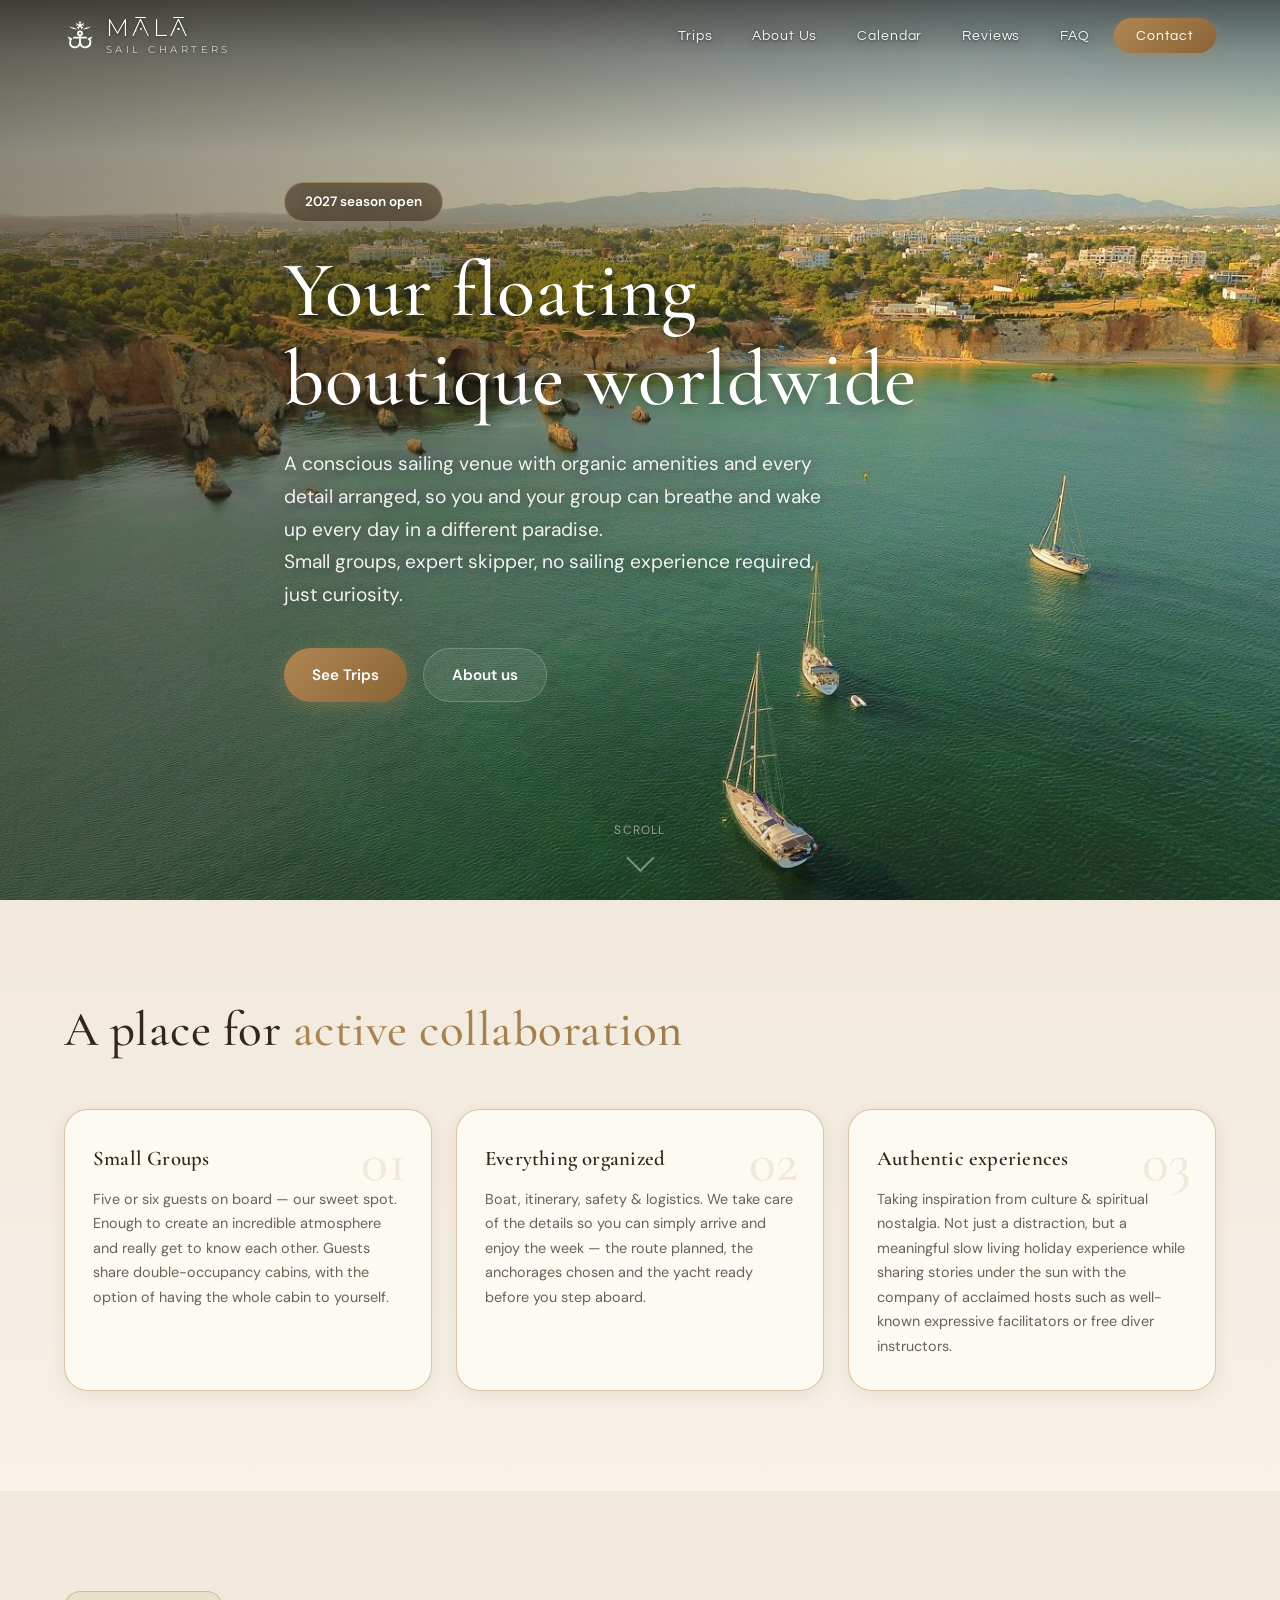
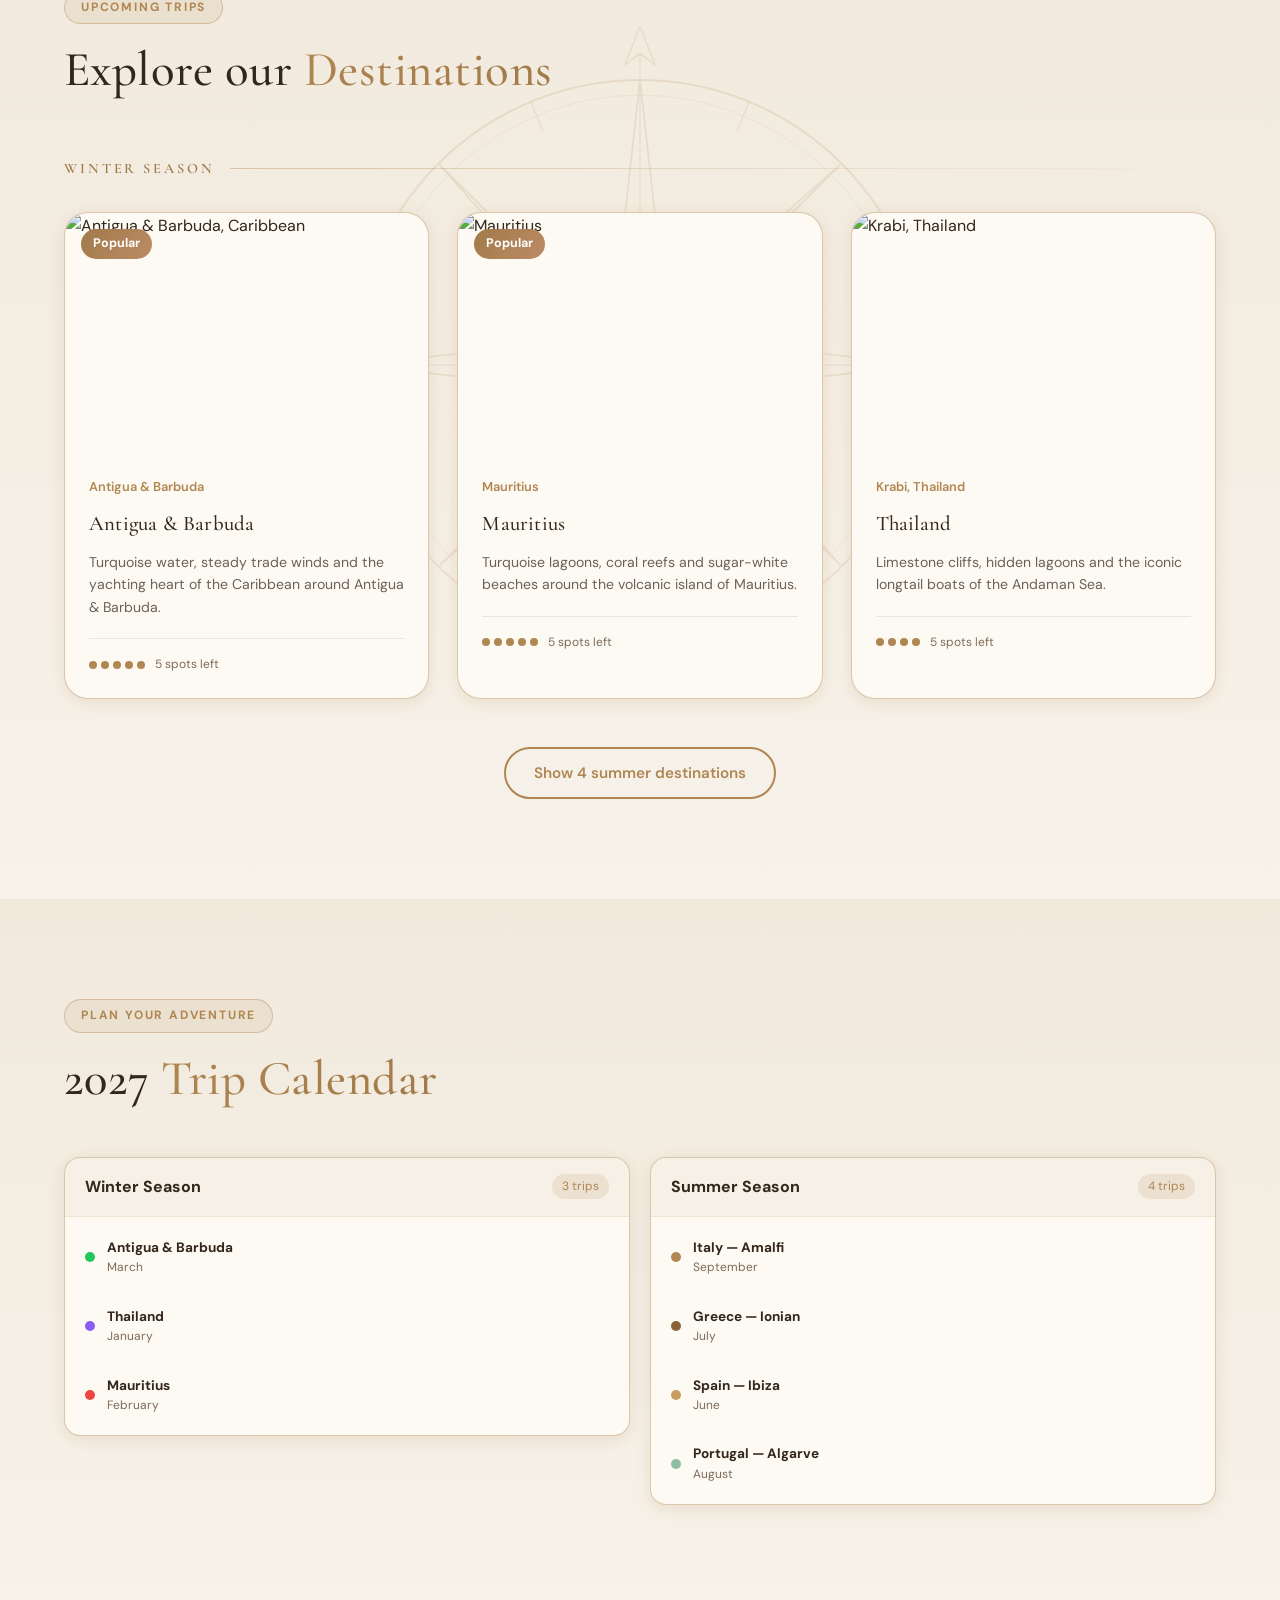
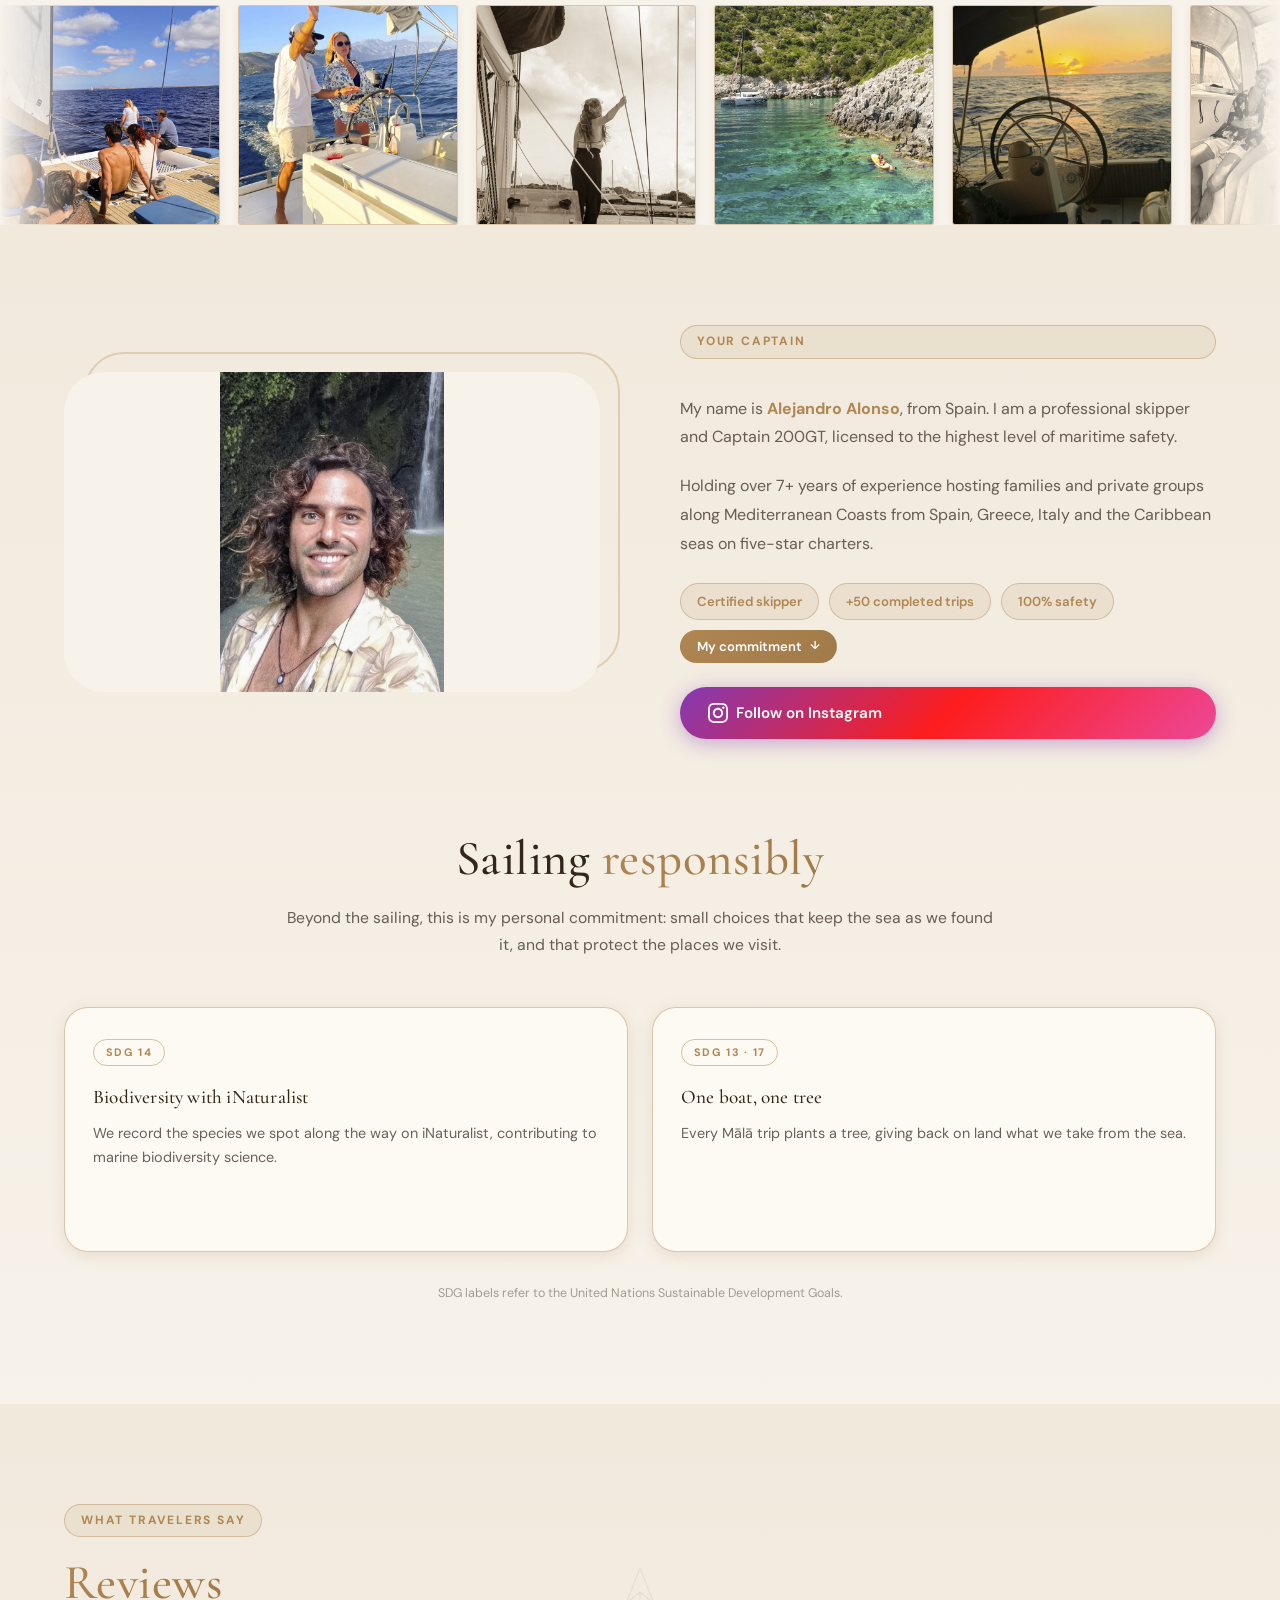
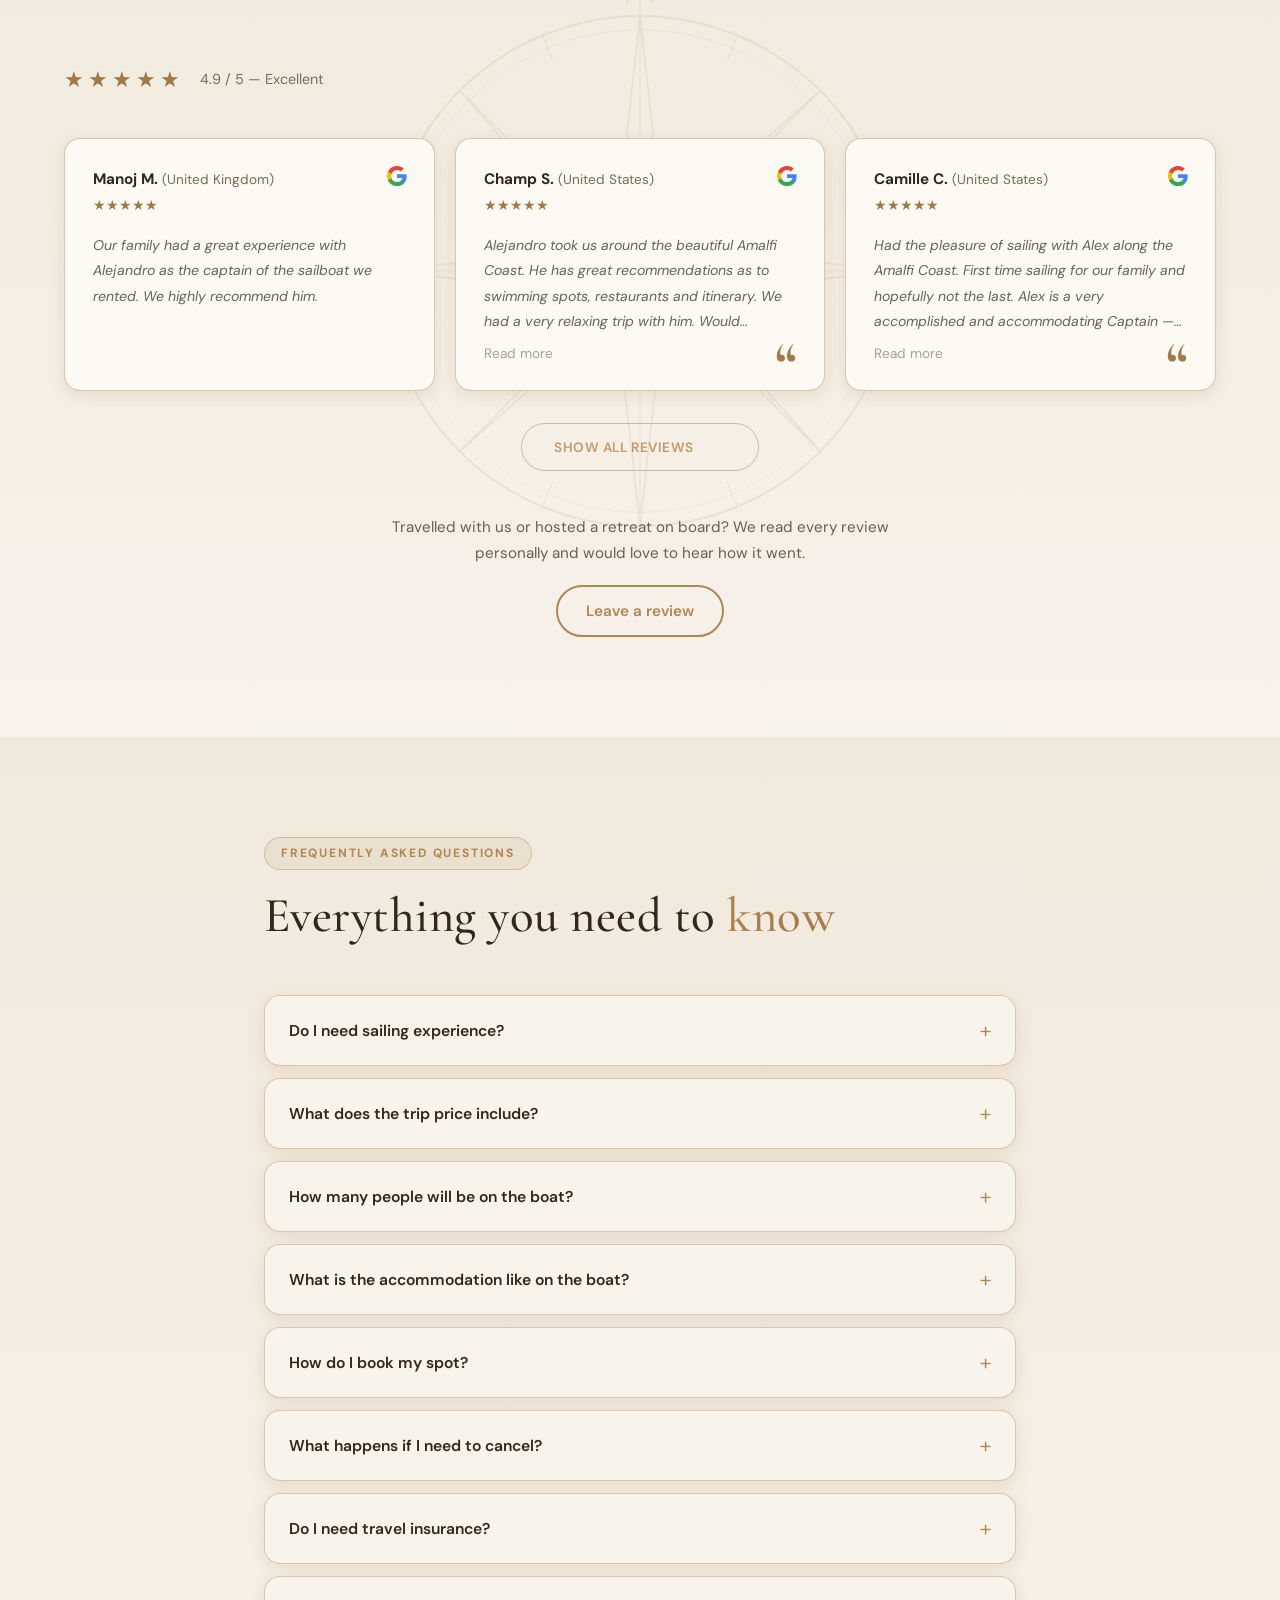
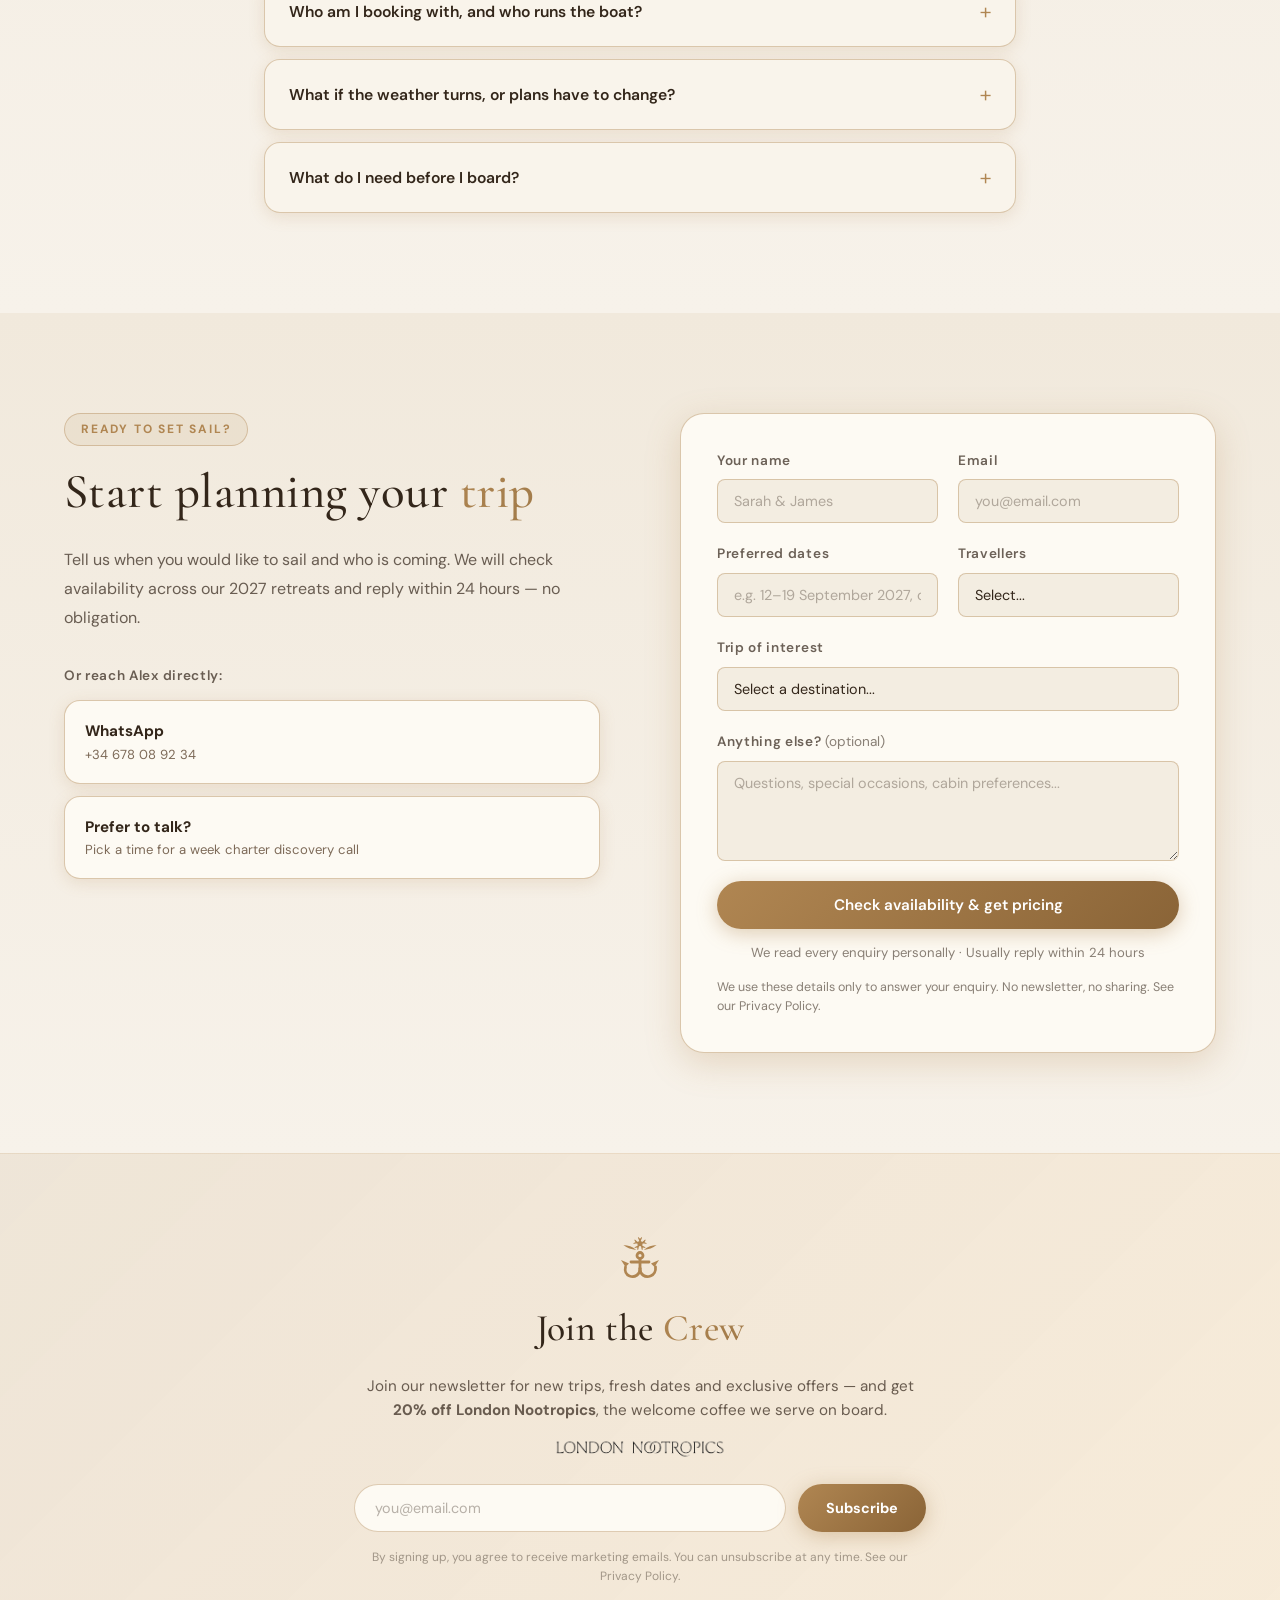
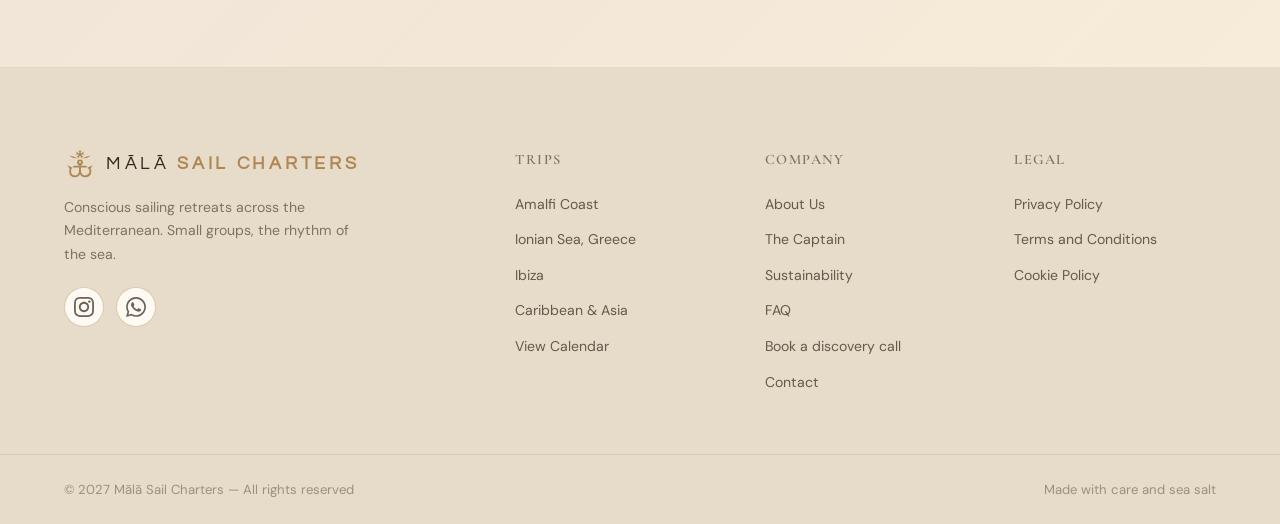
==== commit 6e93ed83: "Fix 'slow life' to 'slow living' Correct English wording in hero feature text." ====
--- a/index.html
+++ b/index.html
@@ -8,7 +8,7 @@
   <link rel="preconnect" href="https://fonts.googleapis.com" />
   <link rel="preconnect" href="https://fonts.gstatic.com" crossorigin />
   <link href="https://fonts.googleapis.com/css2?family=DM+Sans:ital,opsz,wght@0,9..40,300..700;1,9..40,300..700&family=Cormorant+Garamond:ital,wght@0,300..700;1,300..700&family=Montserrat:wght@300;400;700&family=Questrial&display=swap" rel="stylesheet" />
-  <link rel="stylesheet" href="styles.css?v=20261023a" />
+  <link rel="stylesheet" href="styles.css?v=20261023b" />
 
   <link rel="canonical" href="https://malasailcharters.com/" />
   <meta name="theme-color" content="#33261a" />
@@ -312,7 +312,7 @@
         <div class="feature-card" id="feature-authentic">
           <div class="feature-number">03</div>
           <h3 class="feature-title">Authentic experiences</h3>
-          <p class="feature-desc">Taking inspiration from culture &amp; spiritual nostalgia. Not just a distraction, but a meaningful slow-life holiday experience while sharing stories under the sun with the company of acclaimed hosts such as well-known expressive facilitators or free diver instructors.</p>
+          <p class="feature-desc">Taking inspiration from culture &amp; spiritual nostalgia. Not just a distraction, but a meaningful slow living holiday experience while sharing stories under the sun with the company of acclaimed hosts such as well-known expressive facilitators or free diver instructors.</p>
         </div>
       </div>
     </div>
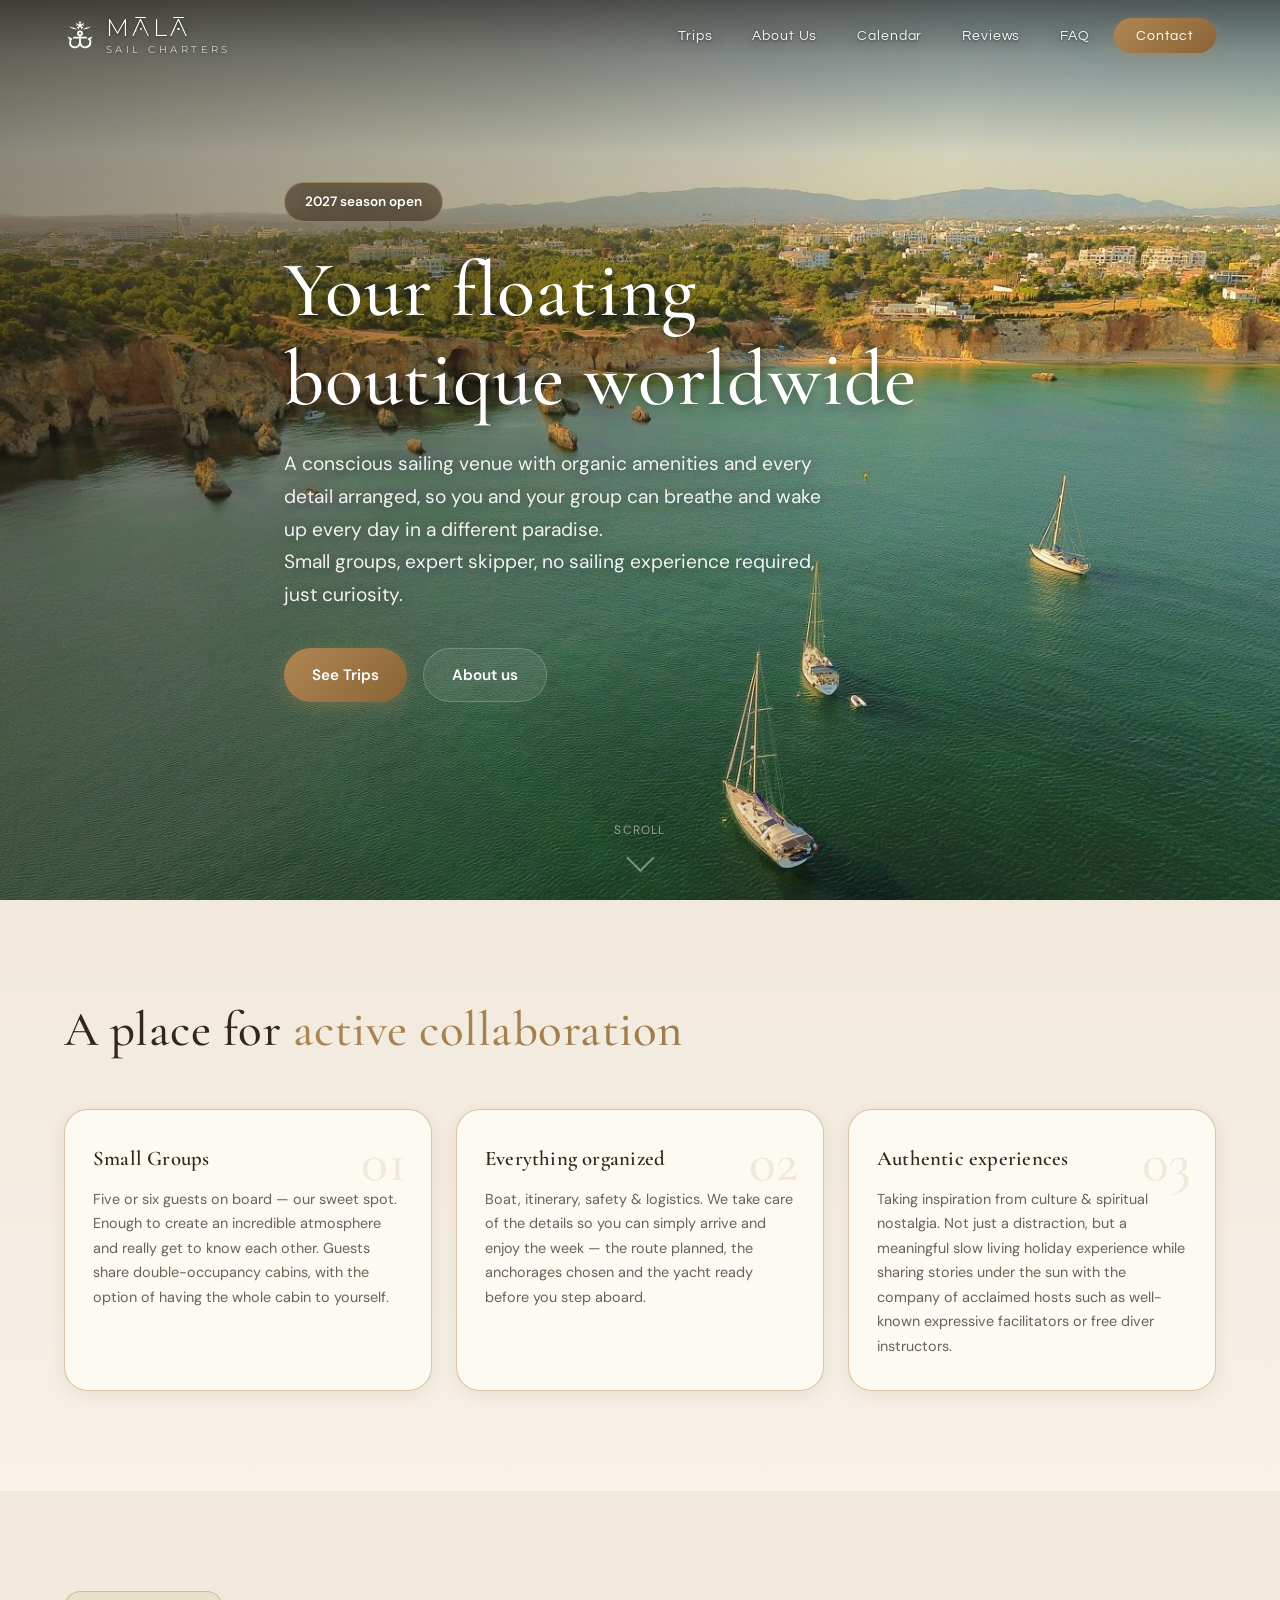
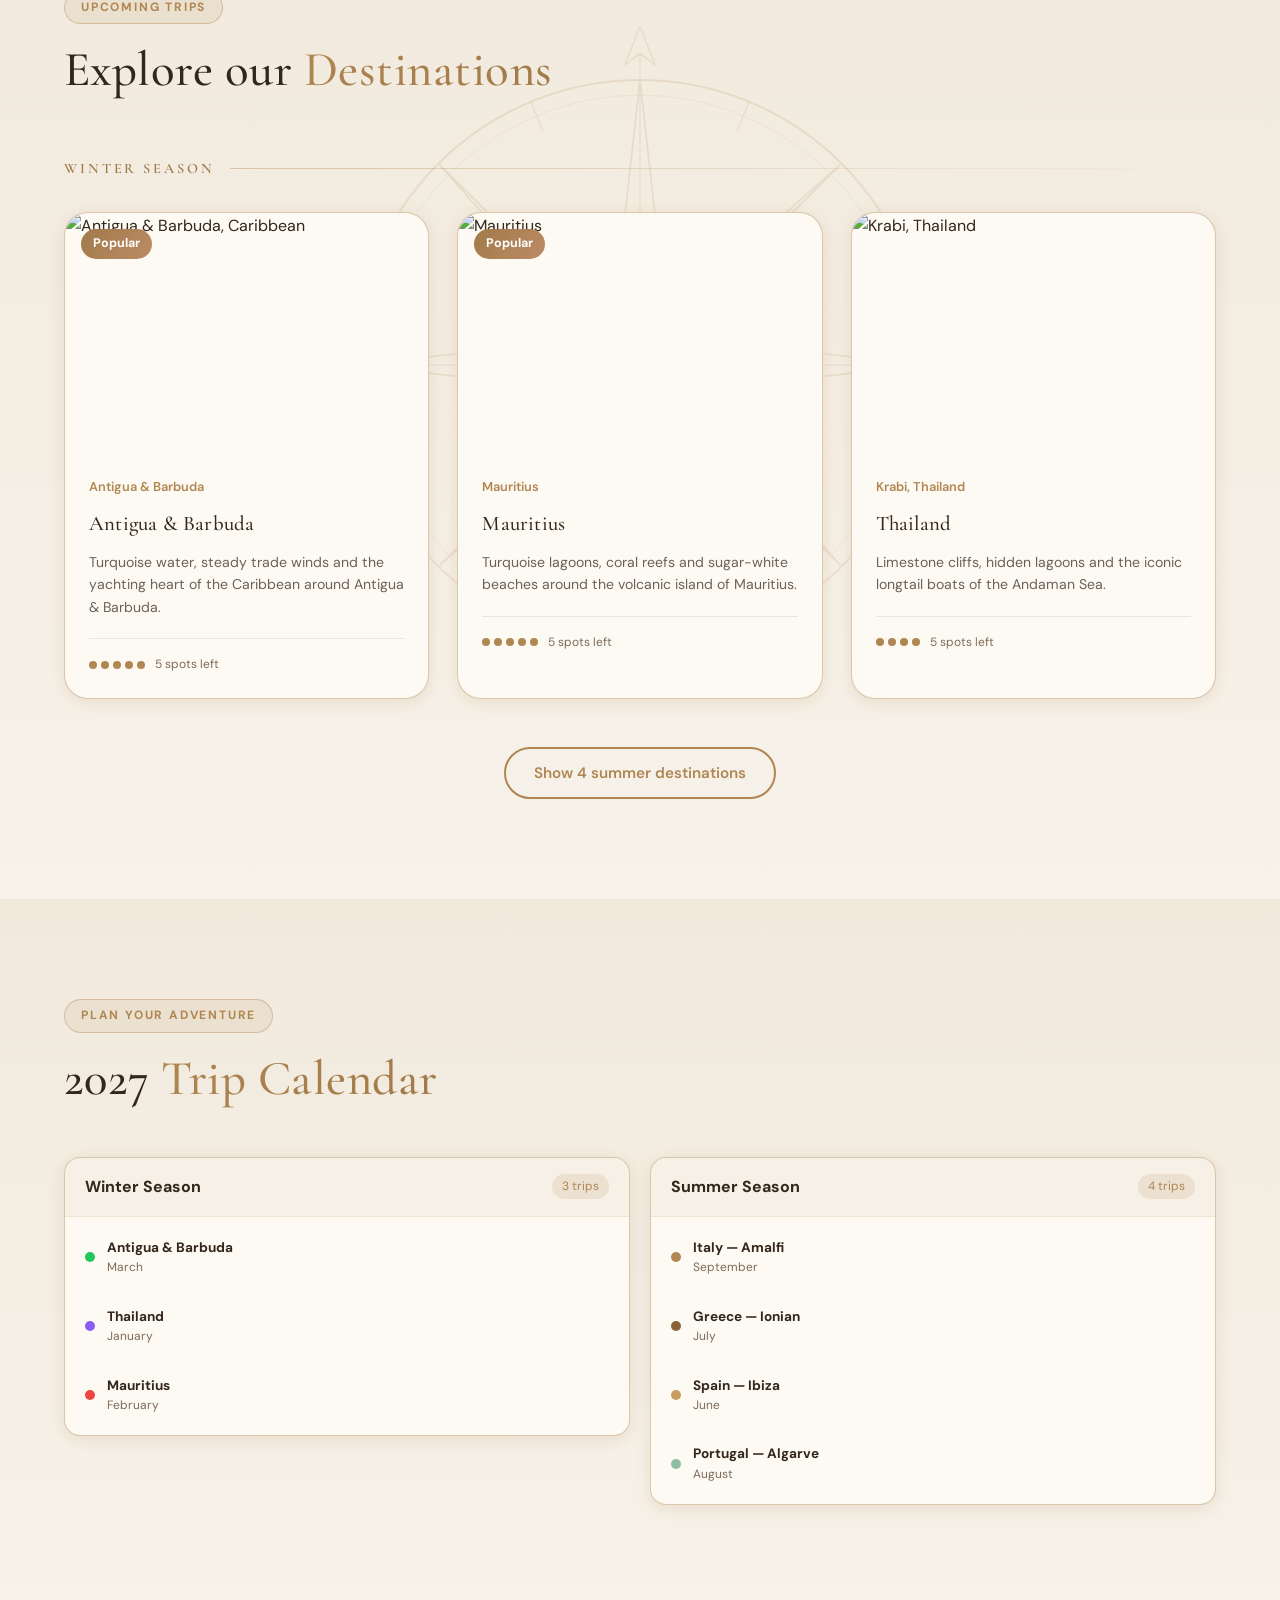
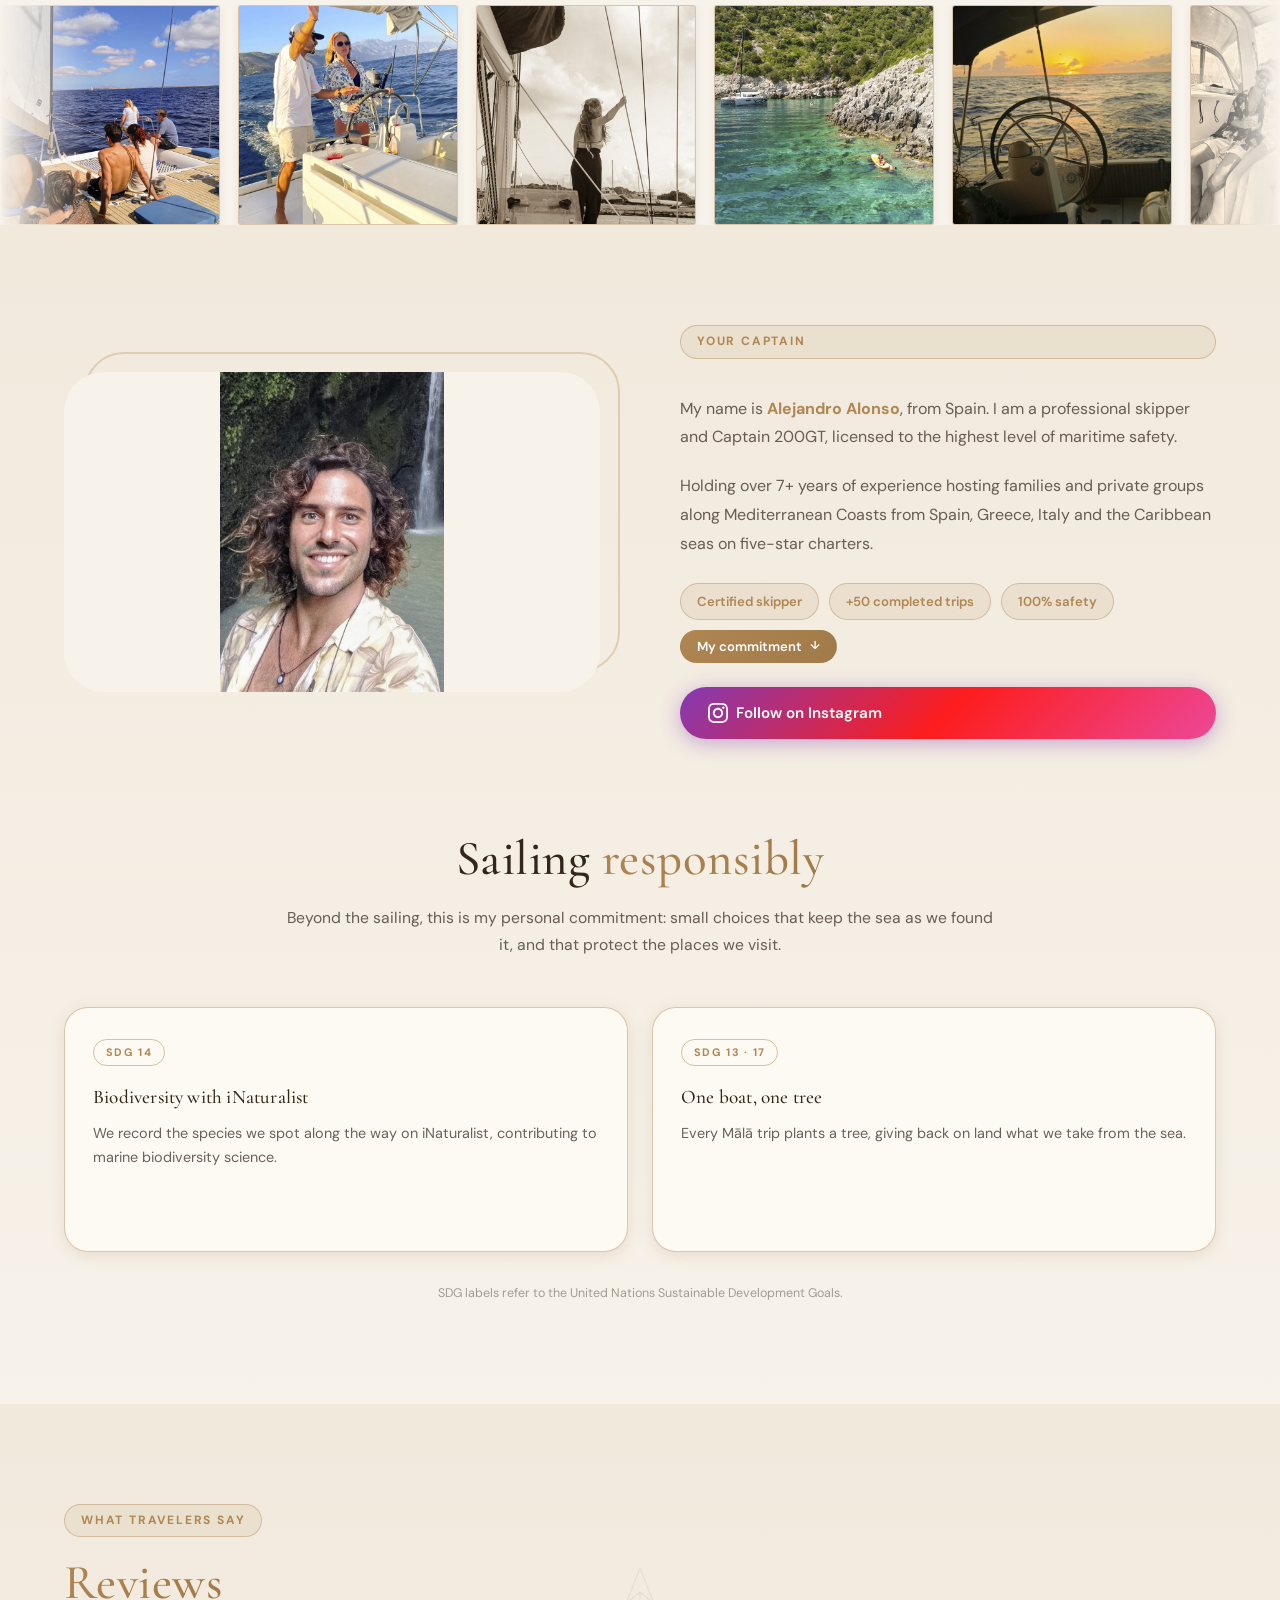
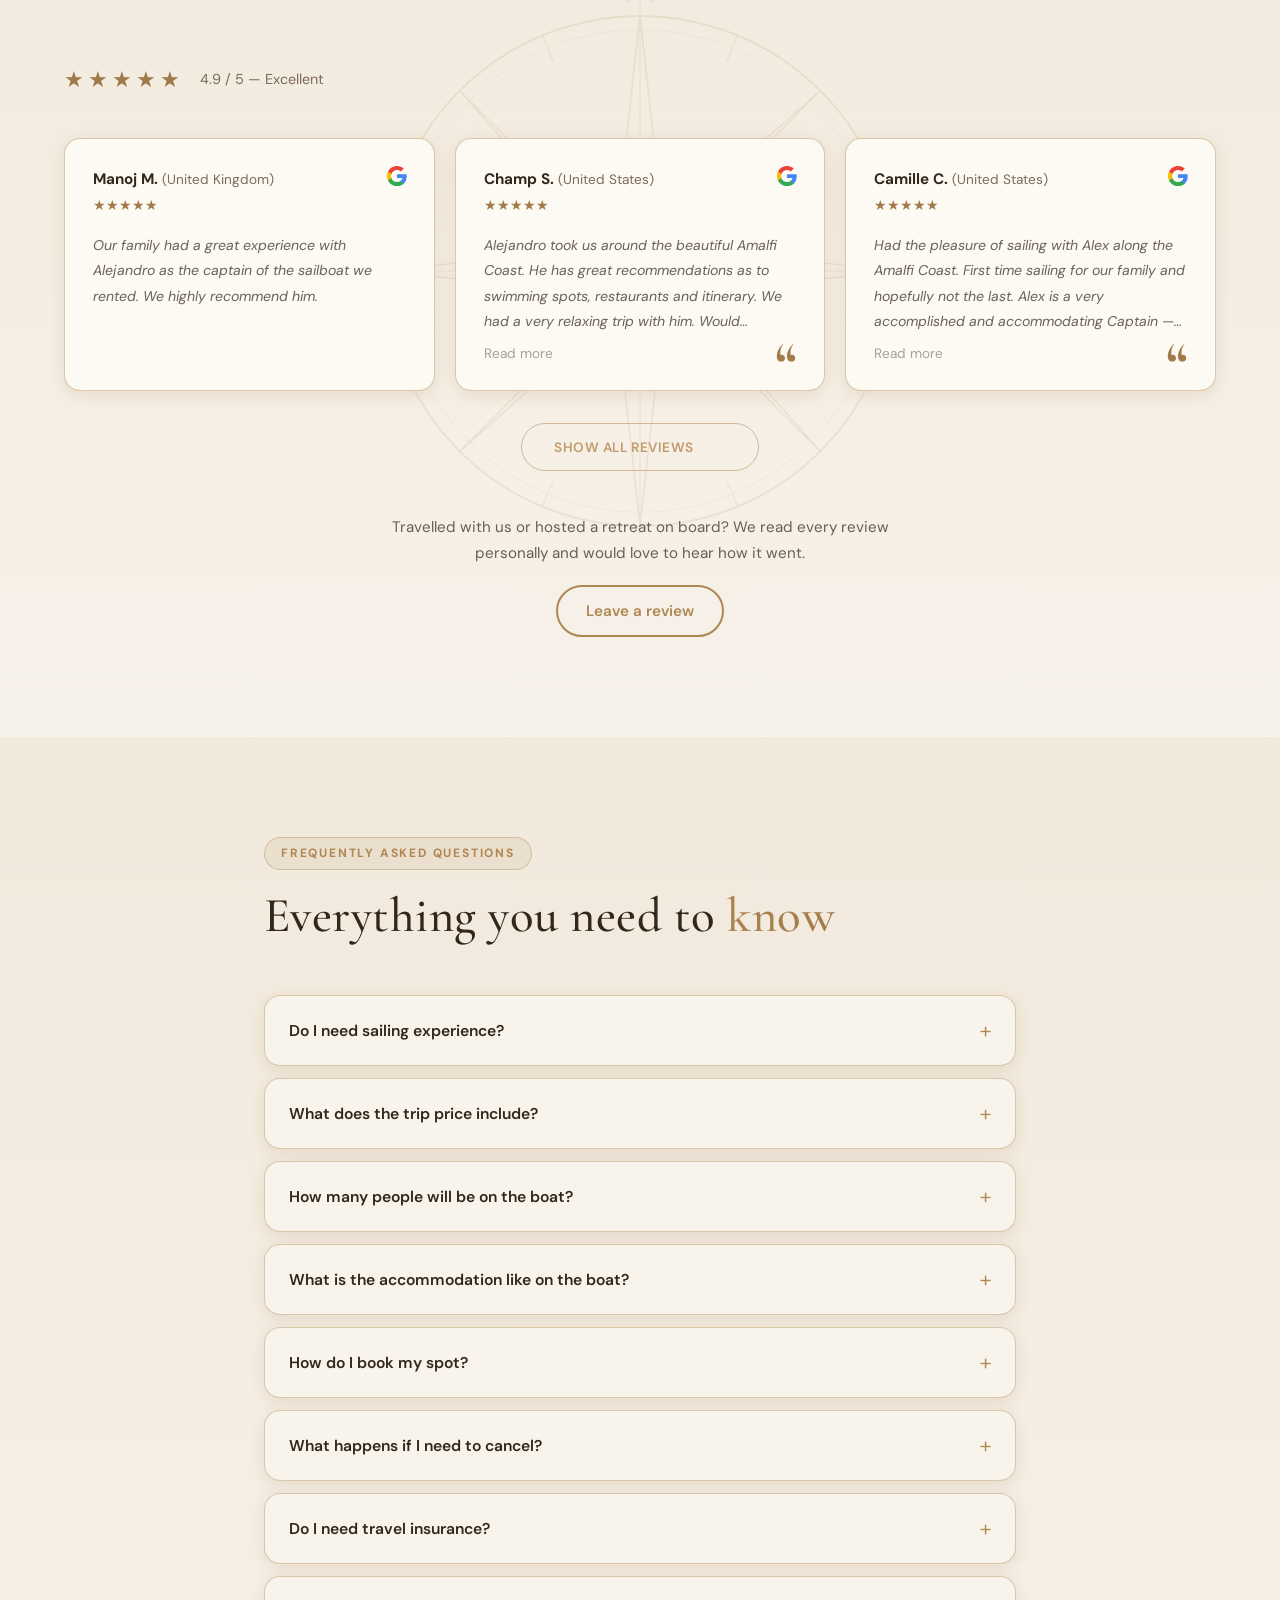
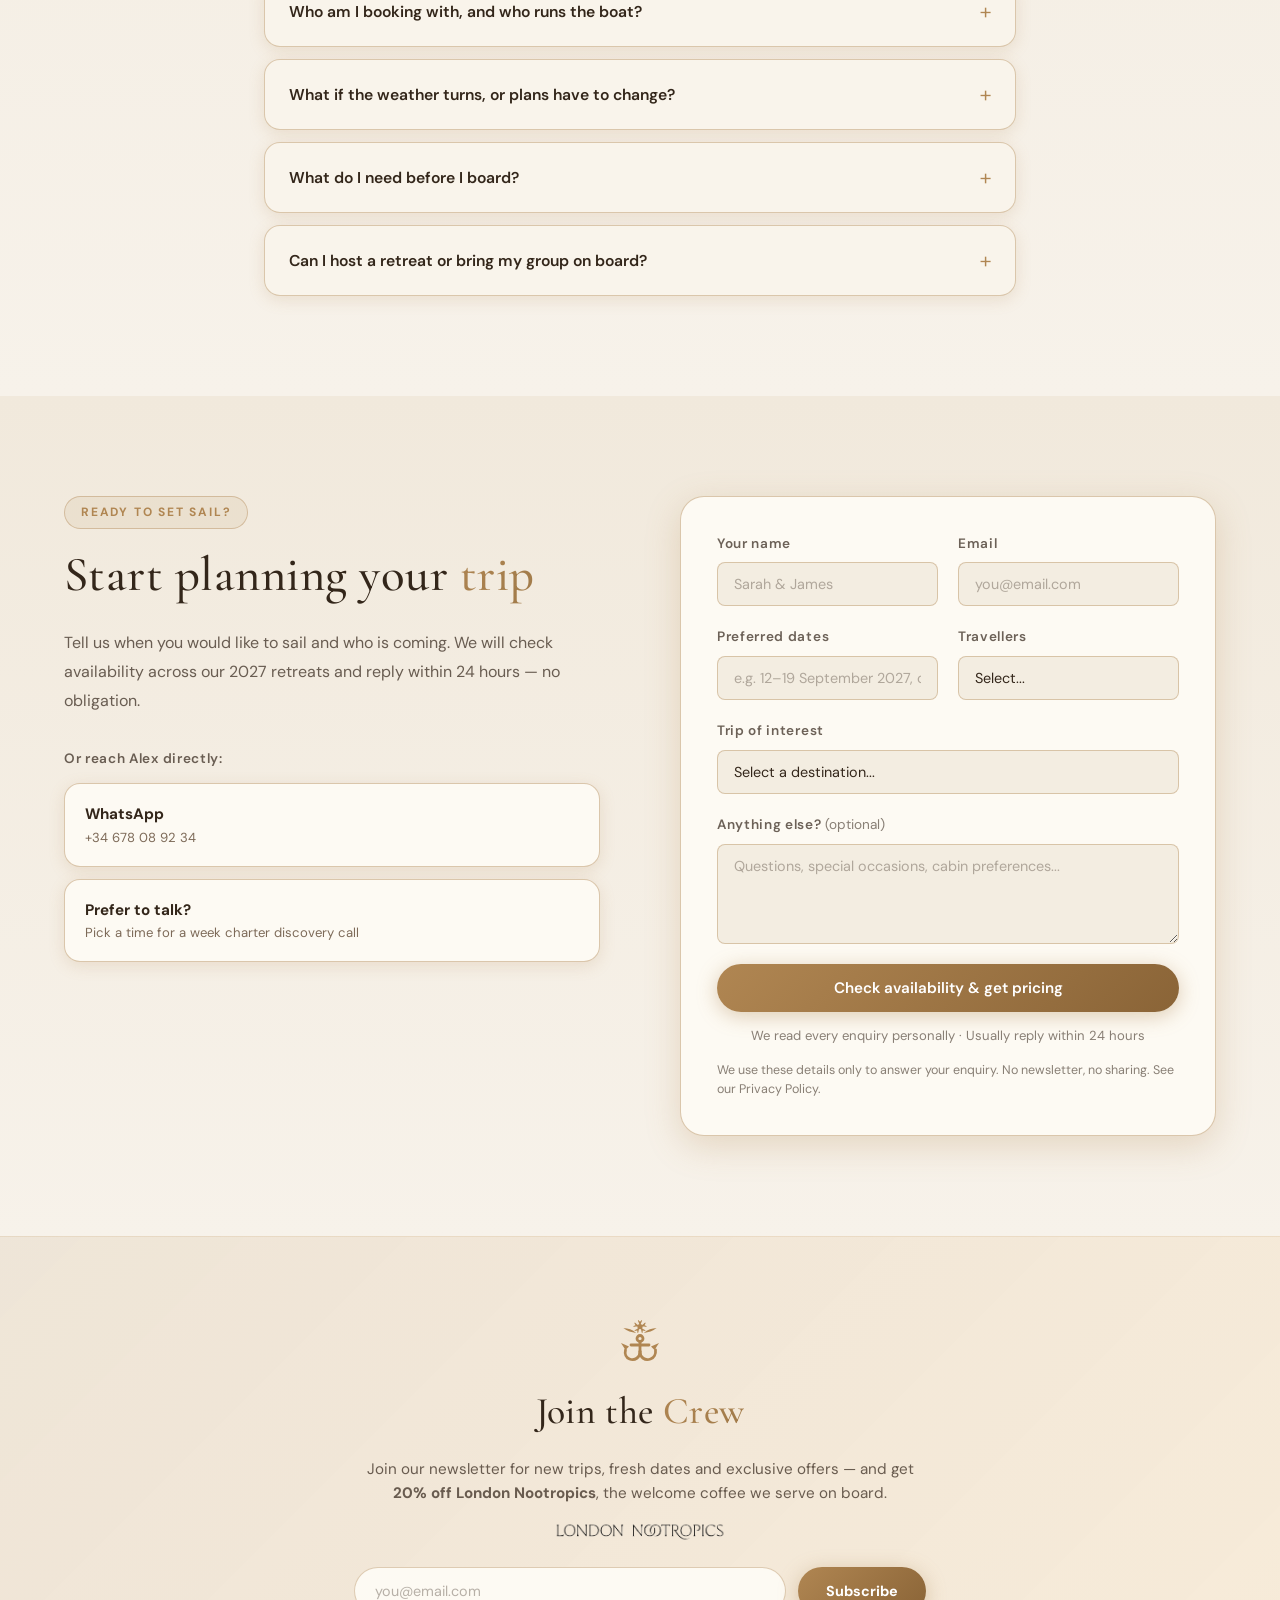
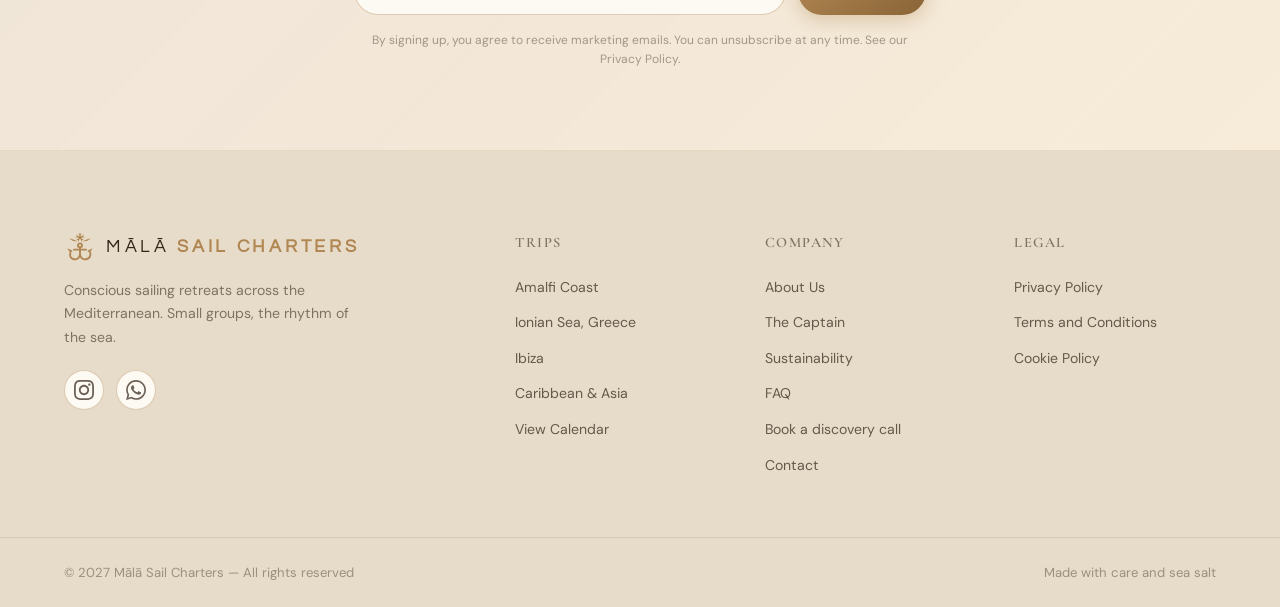
==== commit 1f7af3a9: "Add the host FAQ: can I bring my group on board" ====
--- a/index.html
+++ b/index.html
@@ -1064,6 +1064,20 @@
             <p>A passport valid for your destination and any visa your nationality requires — we send the entry requirements for your week with the confirmation. You also confirm your travel insurance, and we ask you to complete a short guest information form and health declaration, sign a risk acknowledgement, and tell us whether you are happy to appear in photographs (media consent is opt in or out). Guests under 18 travel with a signed parental consent. It takes a few minutes, and it keeps everyone safe and insured.</p>
           </div>
         </div>
+        <div class="faq-item" id="faq-11">
+          <button class="faq-question" aria-expanded="false">
+            Can I host a retreat or bring my group on board?
+            <span class="faq-icon">+</span>
+          </button>
+          <div class="faq-answer">
+            <p>Yes. We welcome hosts, facilitators and creators to bring their community on board for a conscious sailing week. Your cabin and your companion's cabin are free of charge. We provide the catamaran, professional skipper, route design, safety and running costs.</p>
+            <p>I'll be waiting for you at the relevant marina on check-in day to welcome everyone. I take care of the entire boat rental process and prepare the catamaran before your arrival, making it feel warm, welcoming and especially suited to a wellness retreat.</p>
+            <p>My role is exclusively that of charter agent and captain on board. I'm not a facilitator — I'm the "venue", and my skipper fee is paid by the group for my service, so we don't share a commission.</p>
+            <p>I'm personally familiar with the wellness world — I regularly attend retreats and ceremonies myself, particularly in Sri Lanka, where I live — and I like to bring that same approach and energy to the boat. You can see more in <em>My Commitment</em> on our website.</p>
+            <p>The catamaran is like a little floating home. You'll have the opportunity to take your practices ashore on remote beaches, whether at sunrise or in the late afternoon. Part of my role is also to take you to beautiful, peaceful spots where you can connect with the sea and its energy.</p>
+            <p>If you run your own programme and charge your group a fee, that's entirely between you and your group. Get in touch for our host proposal — we review dates together and publish your week under your name once five guests are confirmed.</p>
+          </div>
+        </div>
       </div>
     </div>
   </section>
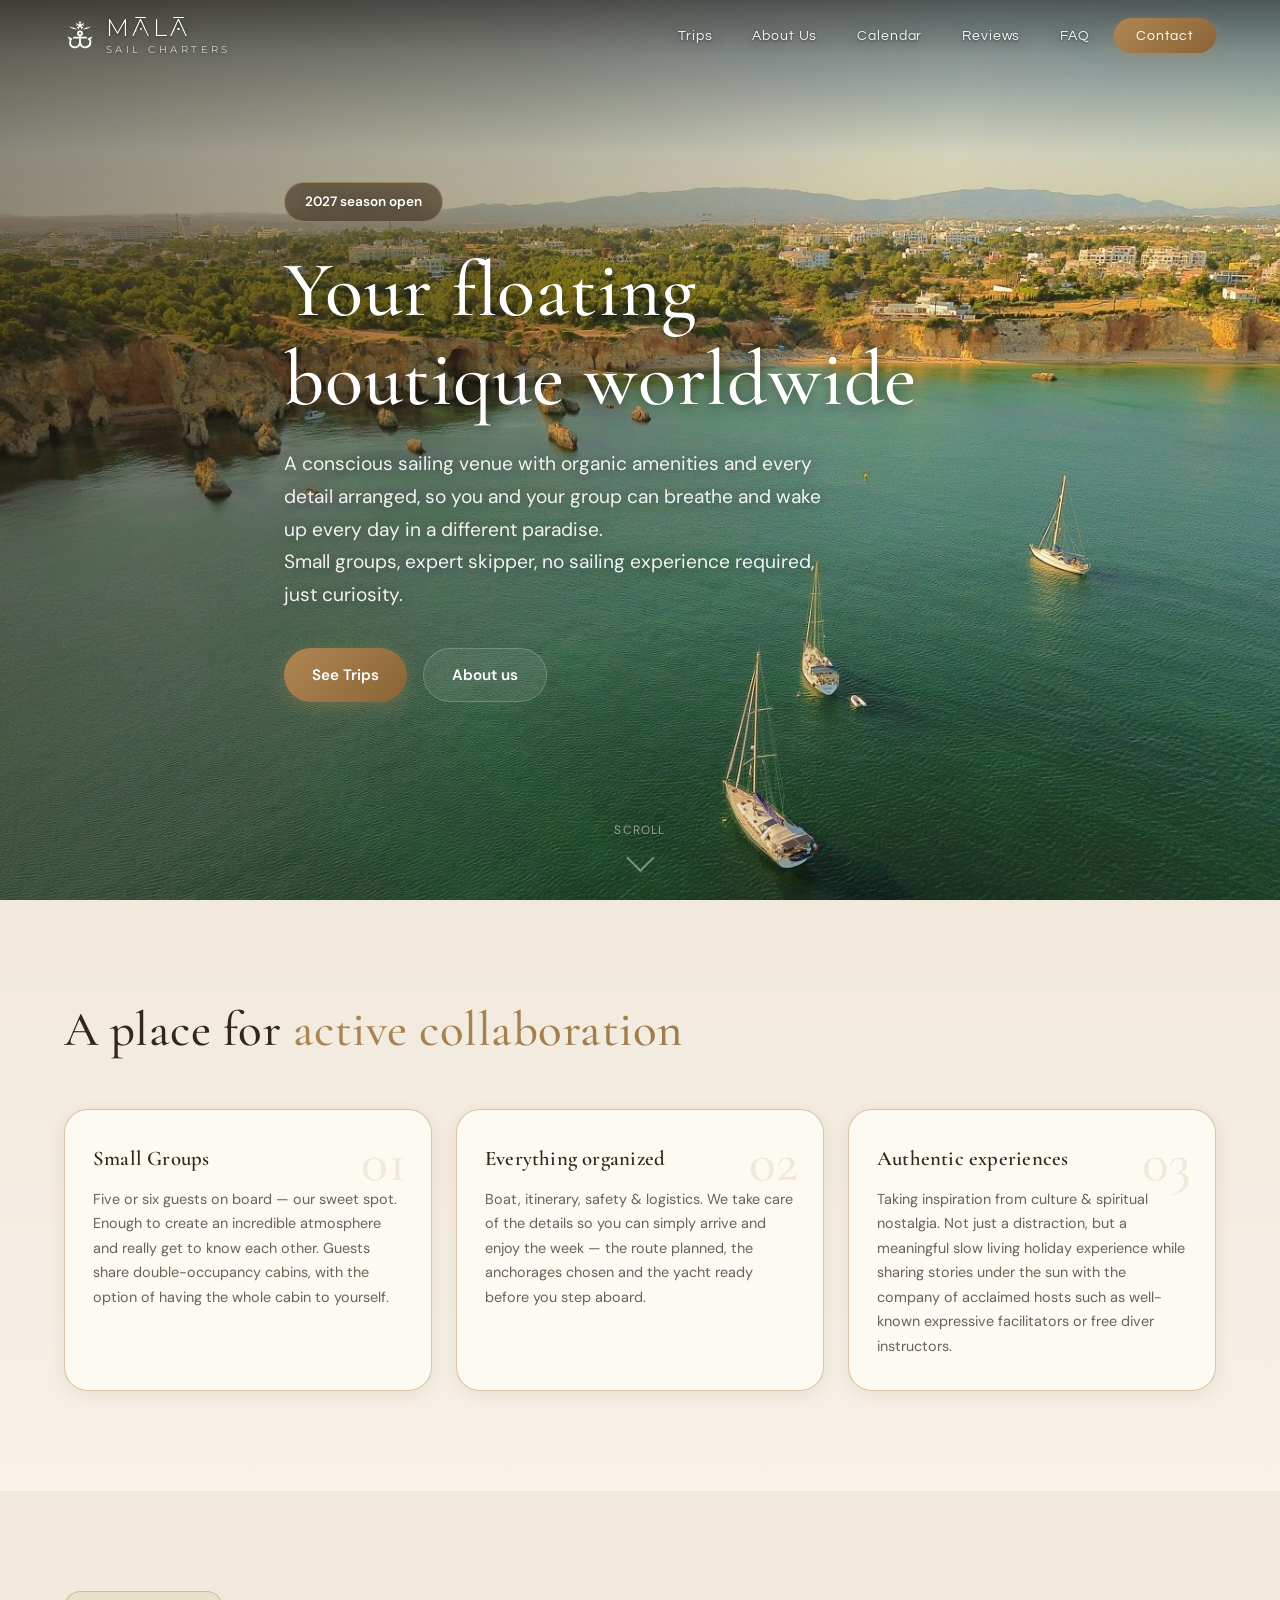
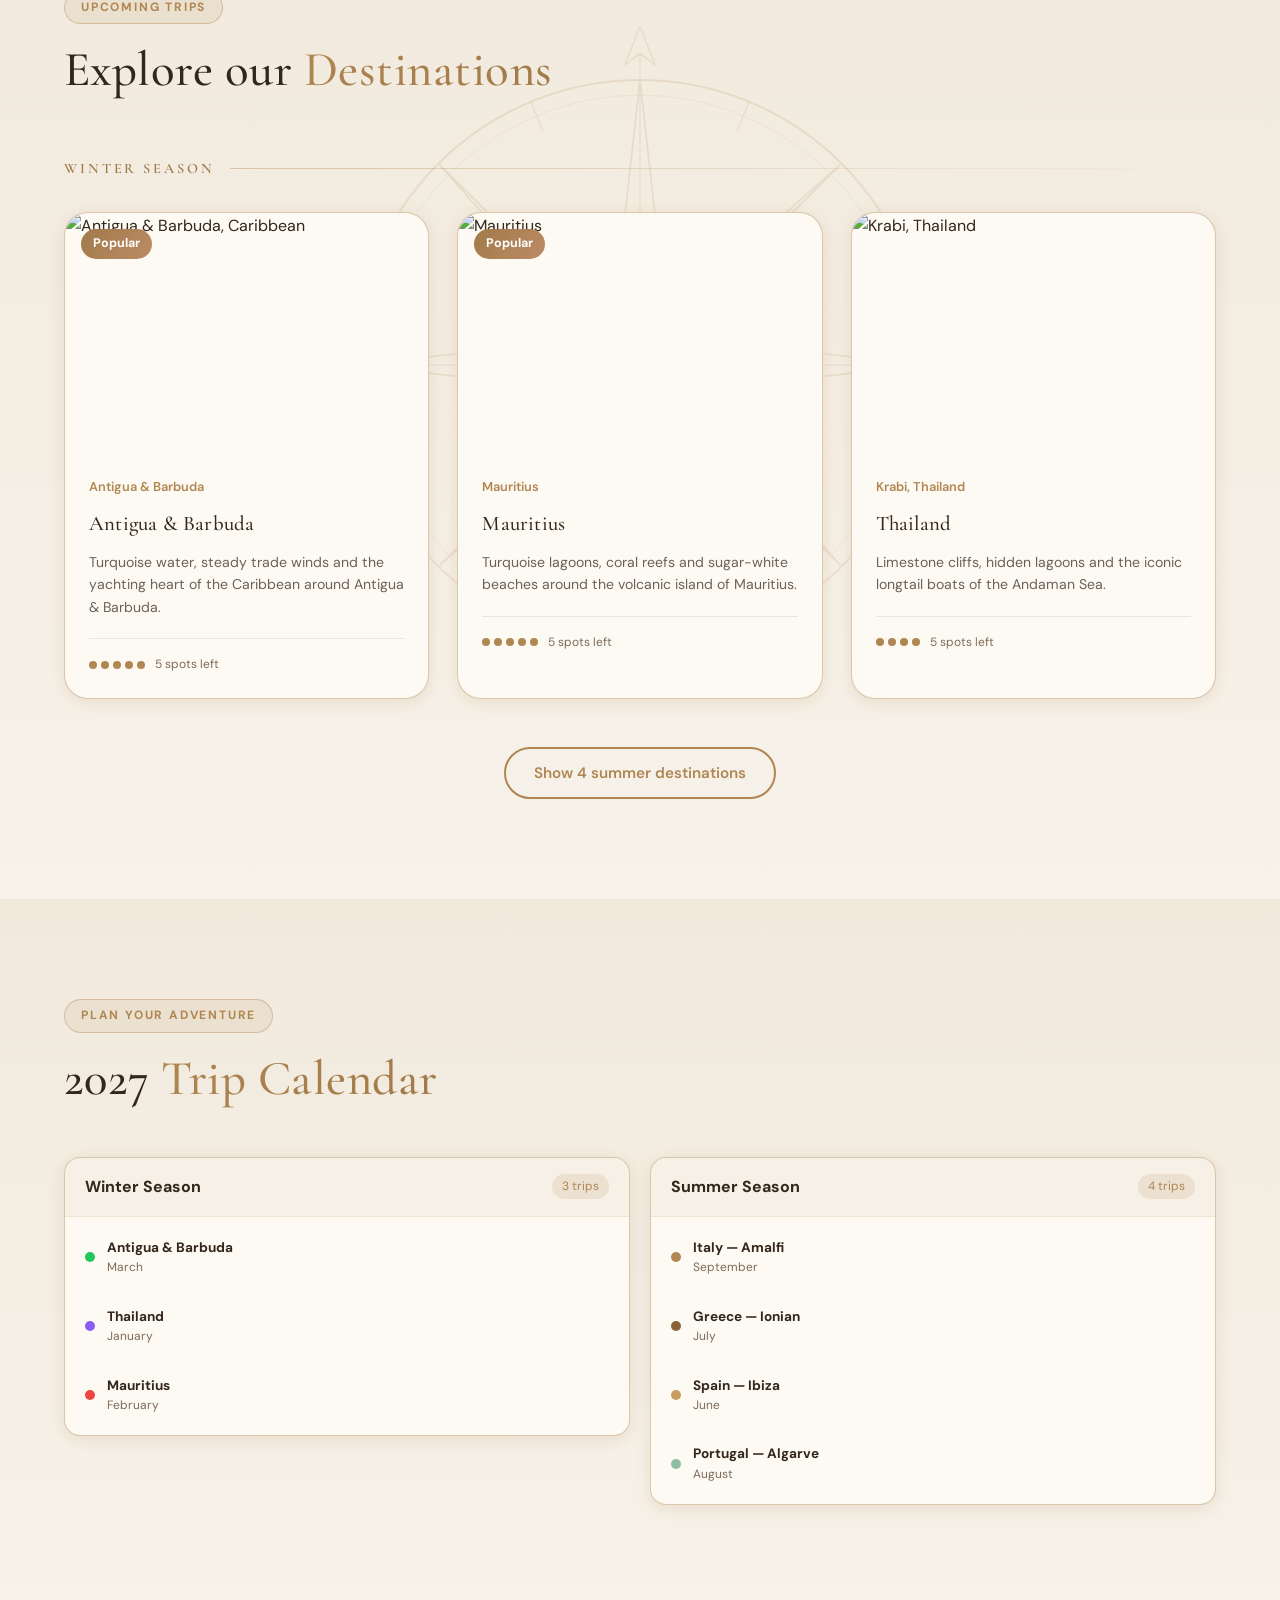
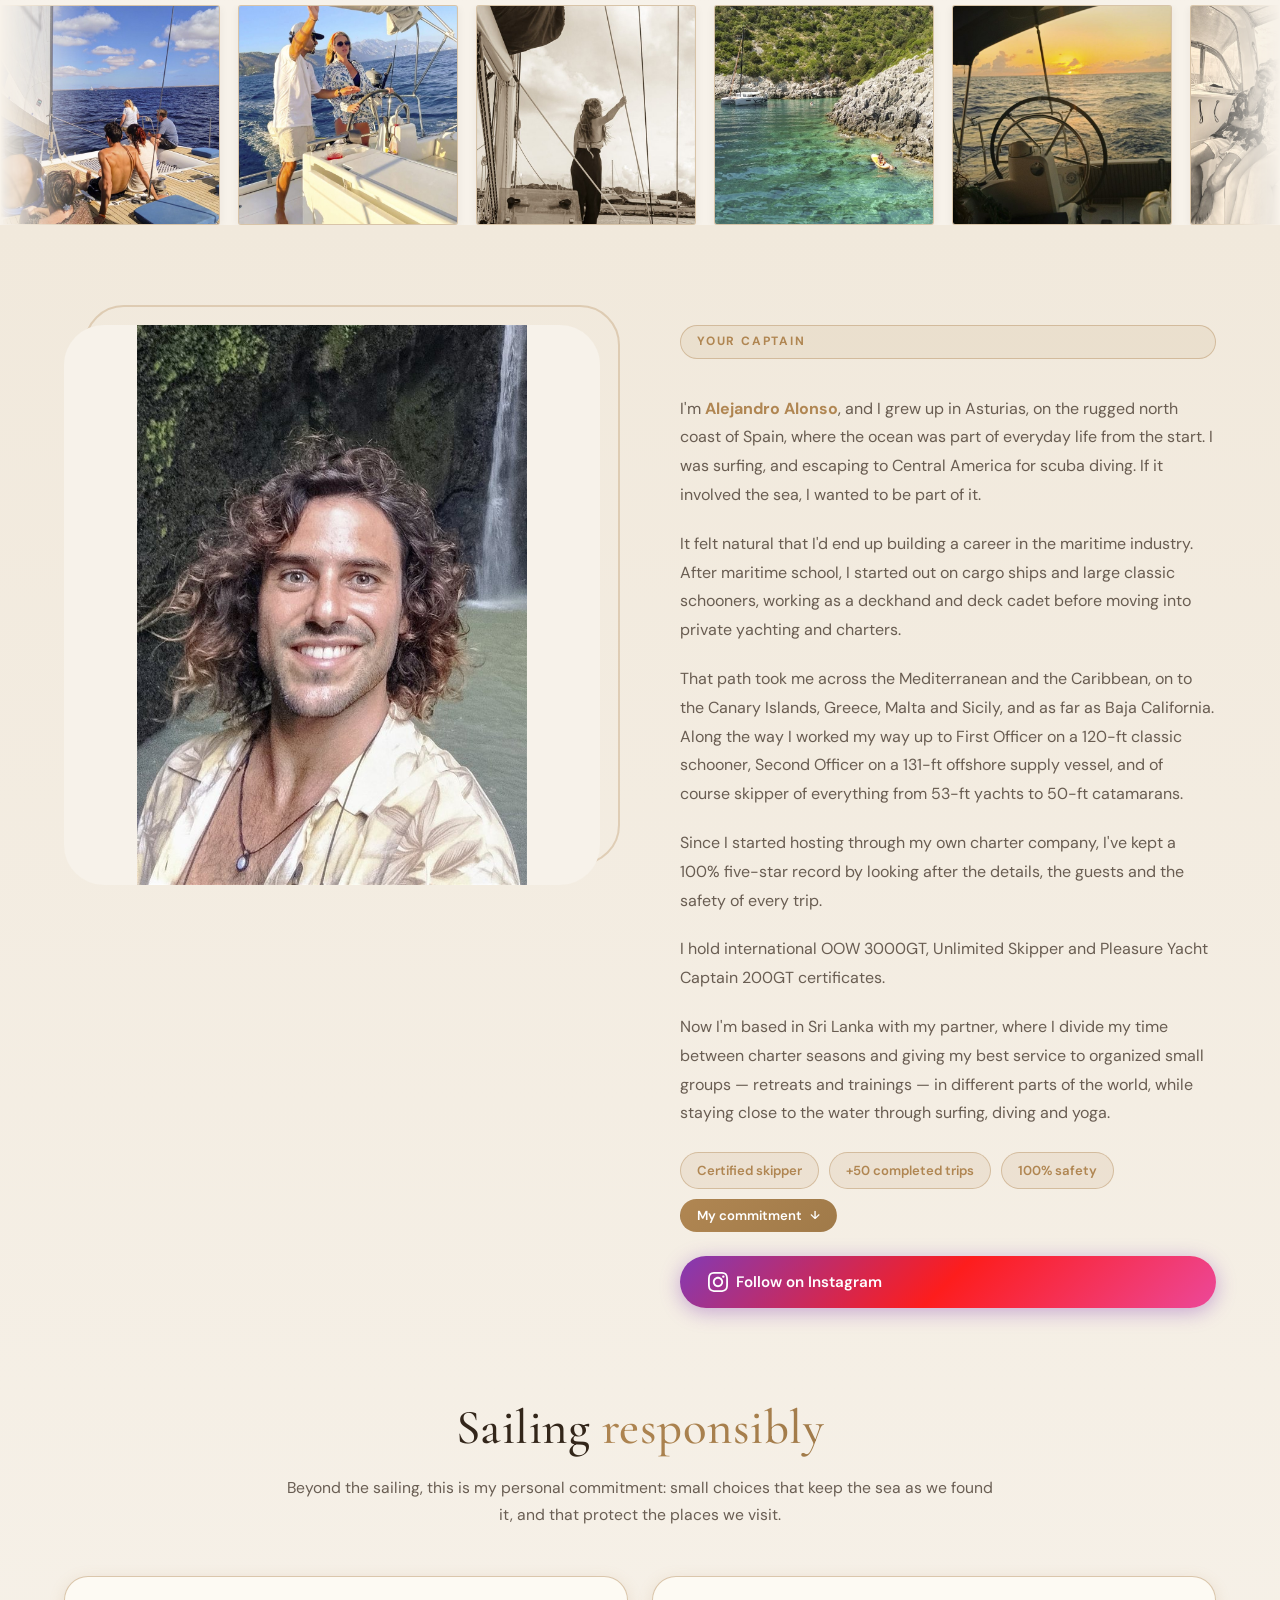
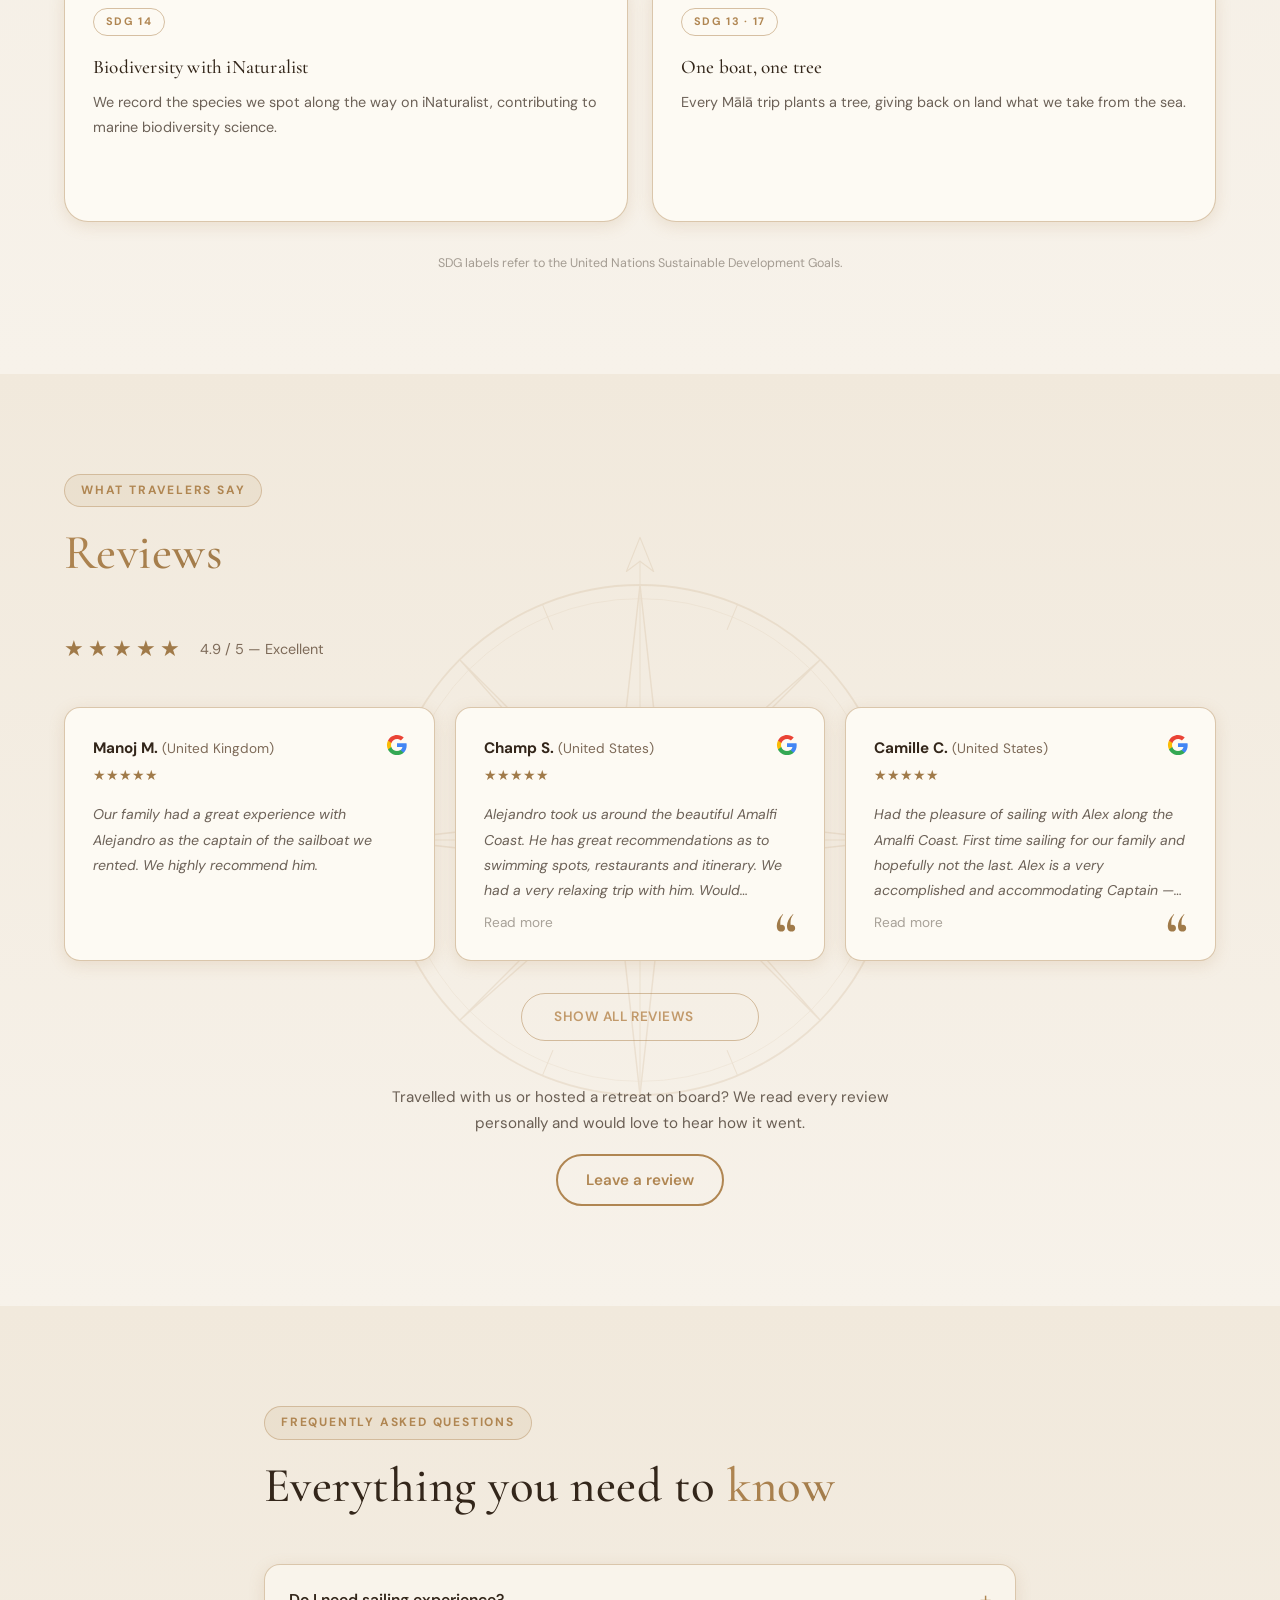
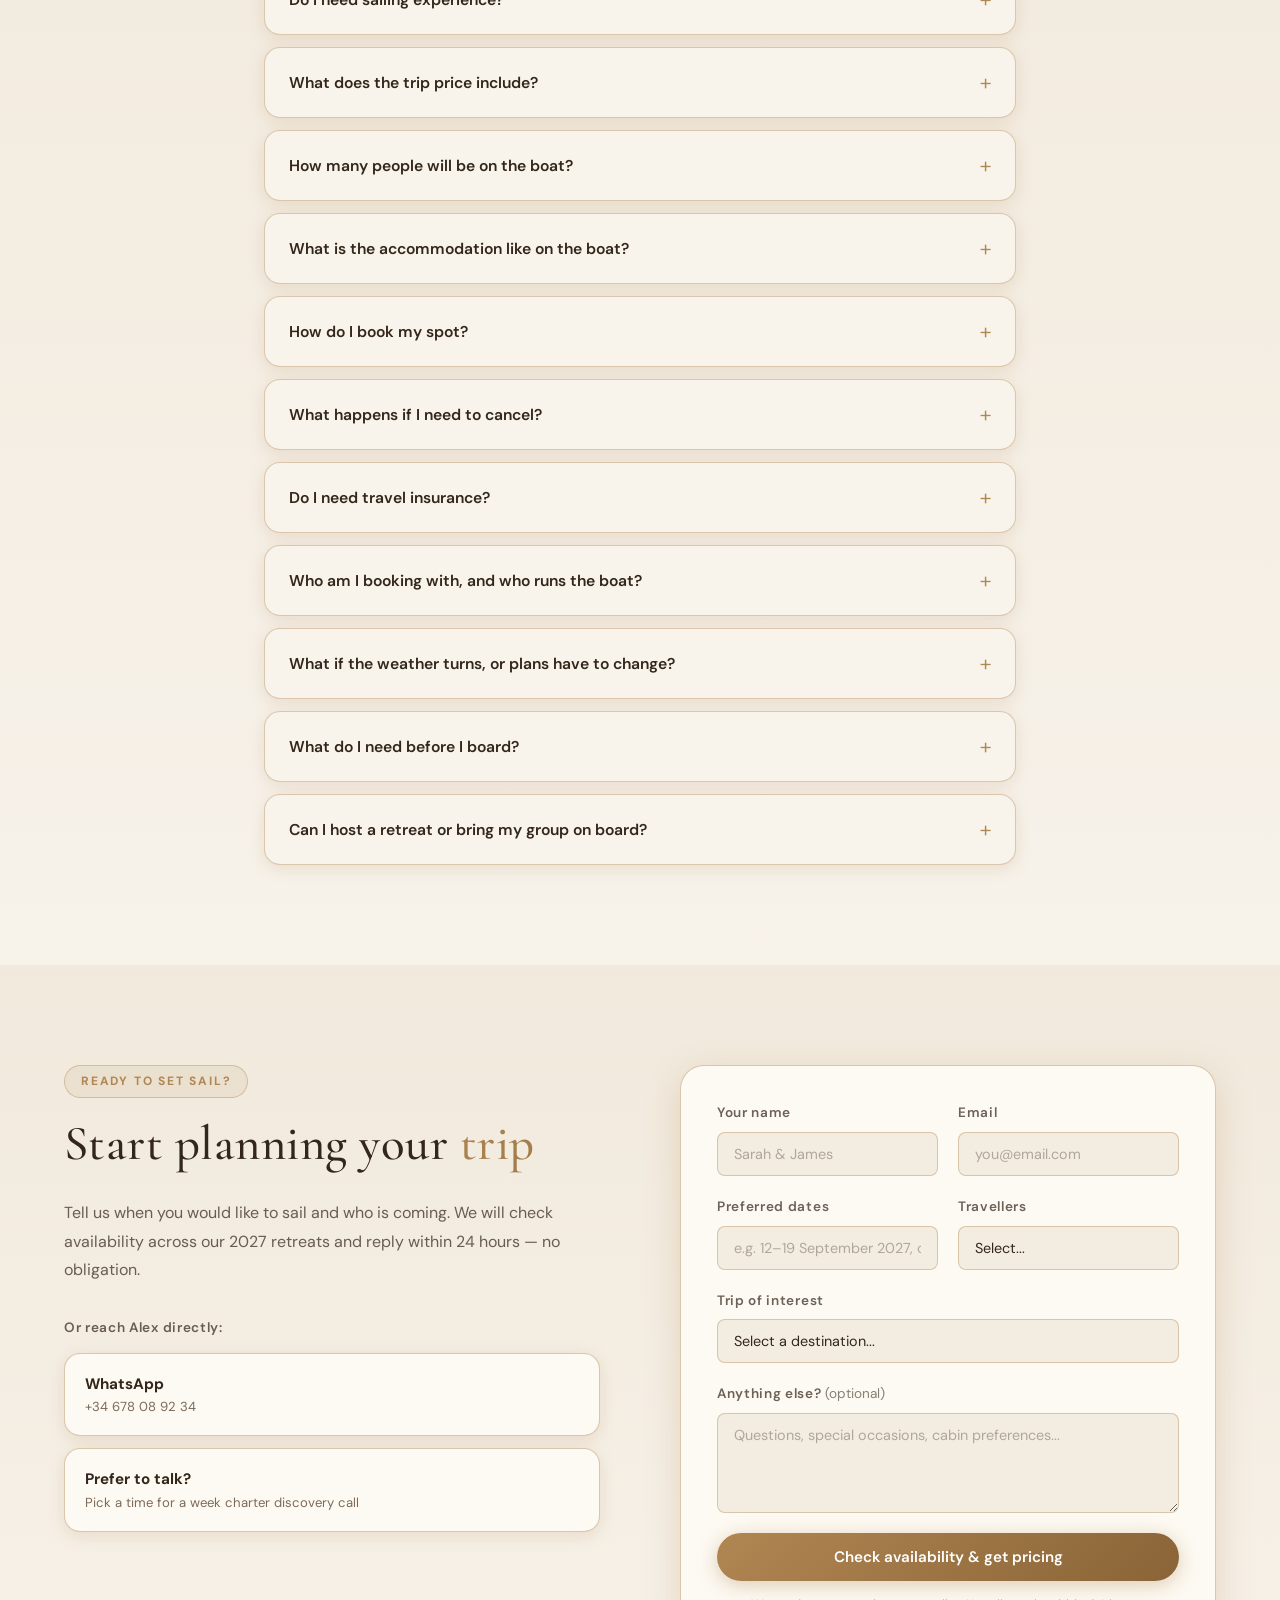
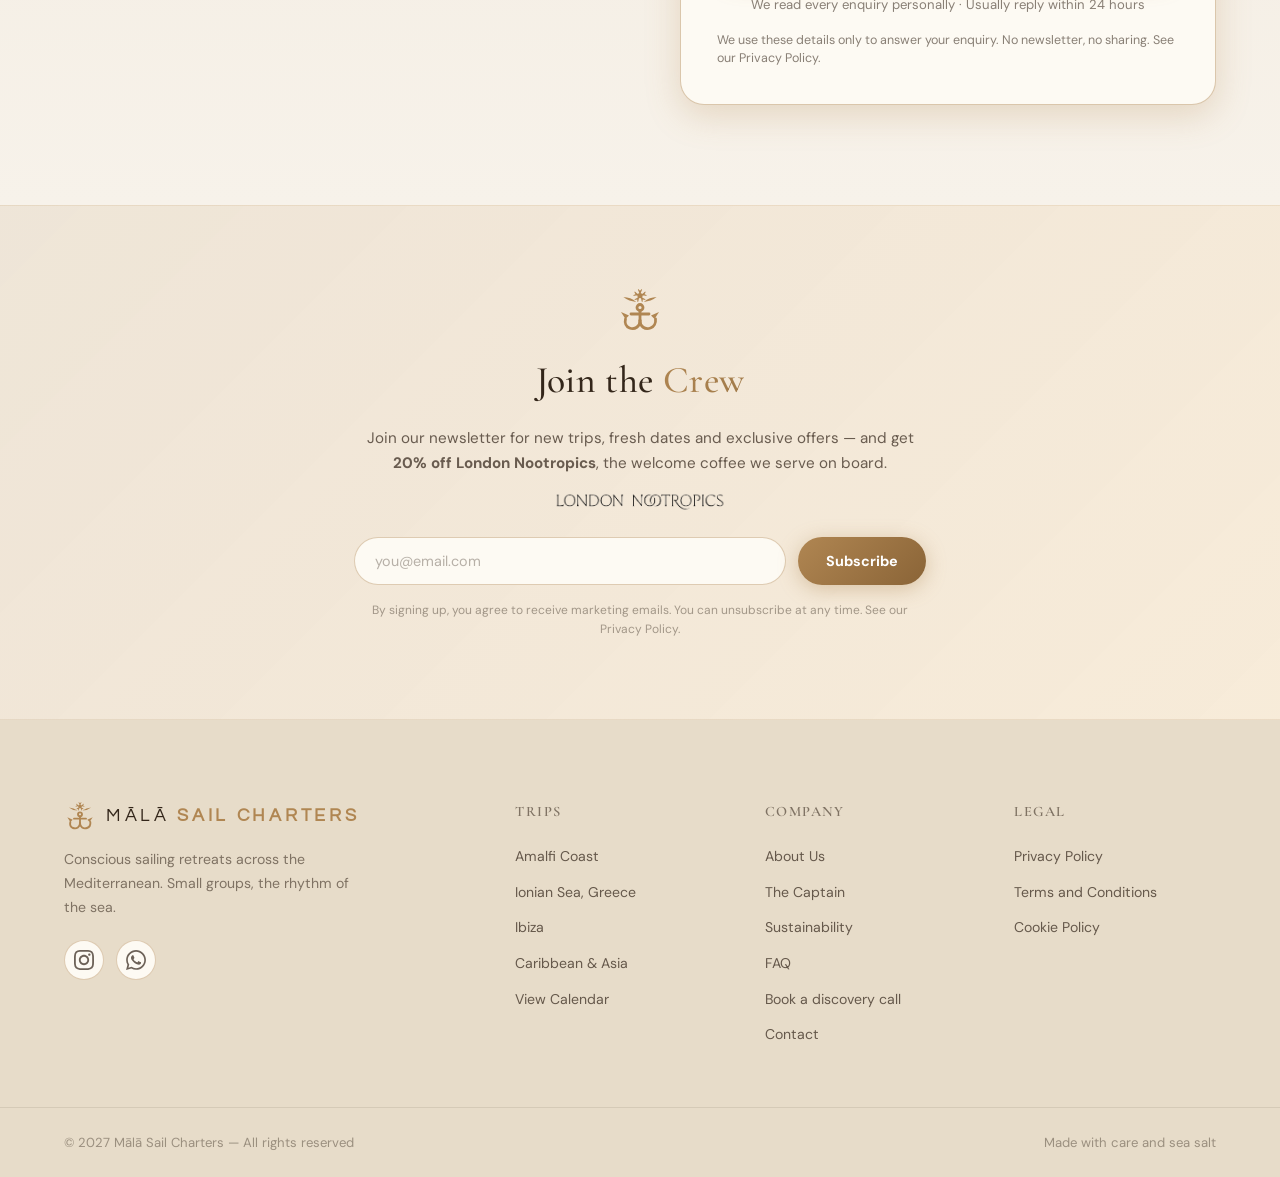
==== commit 98dbd9b6: "Captain bio: full story in corrected English; portrait taller and top-aligned" ====
--- a/index.html
+++ b/index.html
@@ -8,7 +8,7 @@
   <link rel="preconnect" href="https://fonts.googleapis.com" />
   <link rel="preconnect" href="https://fonts.gstatic.com" crossorigin />
   <link href="https://fonts.googleapis.com/css2?family=DM+Sans:ital,opsz,wght@0,9..40,300..700;1,9..40,300..700&family=Cormorant+Garamond:ital,wght@0,300..700;1,300..700&family=Montserrat:wght@300;400;700&family=Questrial&display=swap" rel="stylesheet" />
-  <link rel="stylesheet" href="styles.css?v=20261023b" />
+  <link rel="stylesheet" href="styles.css?v=20261111a" />
 
   <link rel="canonical" href="https://malasailcharters.com/" />
   <meta name="theme-color" content="#33261a" />
@@ -663,8 +663,12 @@
         </div>
         <div class="captain-content">
           <div class="section-label">Your Captain</div>
-          <p class="captain-bio">My name is <strong>Alejandro Alonso</strong>, from Spain. I am a professional skipper and Captain 200GT, licensed to the highest level of maritime safety.</p>
-          <p class="captain-bio">Holding over 7+ years of experience hosting families and private groups along Mediterranean Coasts from Spain, Greece, Italy and the Caribbean seas on five-star charters.</p>
+          <p class="captain-bio">I'm <strong>Alejandro Alonso</strong>, and I grew up in Asturias, on the rugged north coast of Spain, where the ocean was part of everyday life from the start. I was surfing, and escaping to Central America for scuba diving. If it involved the sea, I wanted to be part of it.</p>
+          <p class="captain-bio">It felt natural that I'd end up building a career in the maritime industry. After maritime school, I started out on cargo ships and large classic schooners, working as a deckhand and deck cadet before moving into private yachting and charters.</p>
+          <p class="captain-bio">That path took me across the Mediterranean and the Caribbean, on to the Canary Islands, Greece, Malta and Sicily, and as far as Baja California. Along the way I worked my way up to First Officer on a 120-ft classic schooner, Second Officer on a 131-ft offshore supply vessel, and of course skipper of everything from 53-ft yachts to 50-ft catamarans.</p>
+          <p class="captain-bio">Since I started hosting through my own charter company, I've kept a 100% five-star record by looking after the details, the guests and the safety of every trip.</p>
+          <p class="captain-bio">I hold international OOW 3000GT, Unlimited Skipper and Pleasure Yacht Captain 200GT certificates.</p>
+          <p class="captain-bio">Now I'm based in Sri Lanka with my partner, where I divide my time between charter seasons and giving my best service to organized small groups &mdash; retreats and trainings &mdash; in different parts of the world, while staying close to the water through surfing, diving and yoga.</p>
           <div class="captain-badges">
             <span class="badge">Certified skipper</span>
             <span class="badge">+50 completed trips</span>
--- a/styles.css
+++ b/styles.css
@@ -1064,7 +1064,7 @@
   display: grid;
   grid-template-columns: 1fr 1fr;
   gap: 80px;
-  align-items: center;
+  align-items: start;
 }
 
 .captain-img-wrap {
@@ -1075,7 +1075,7 @@
   border-radius: var(--radius-xl);
   object-fit: contain;
   object-position: center top;
-  height: 320px;
+  height: 560px;
   background: var(--ocean-deep);
   position: relative;
   z-index: 1;
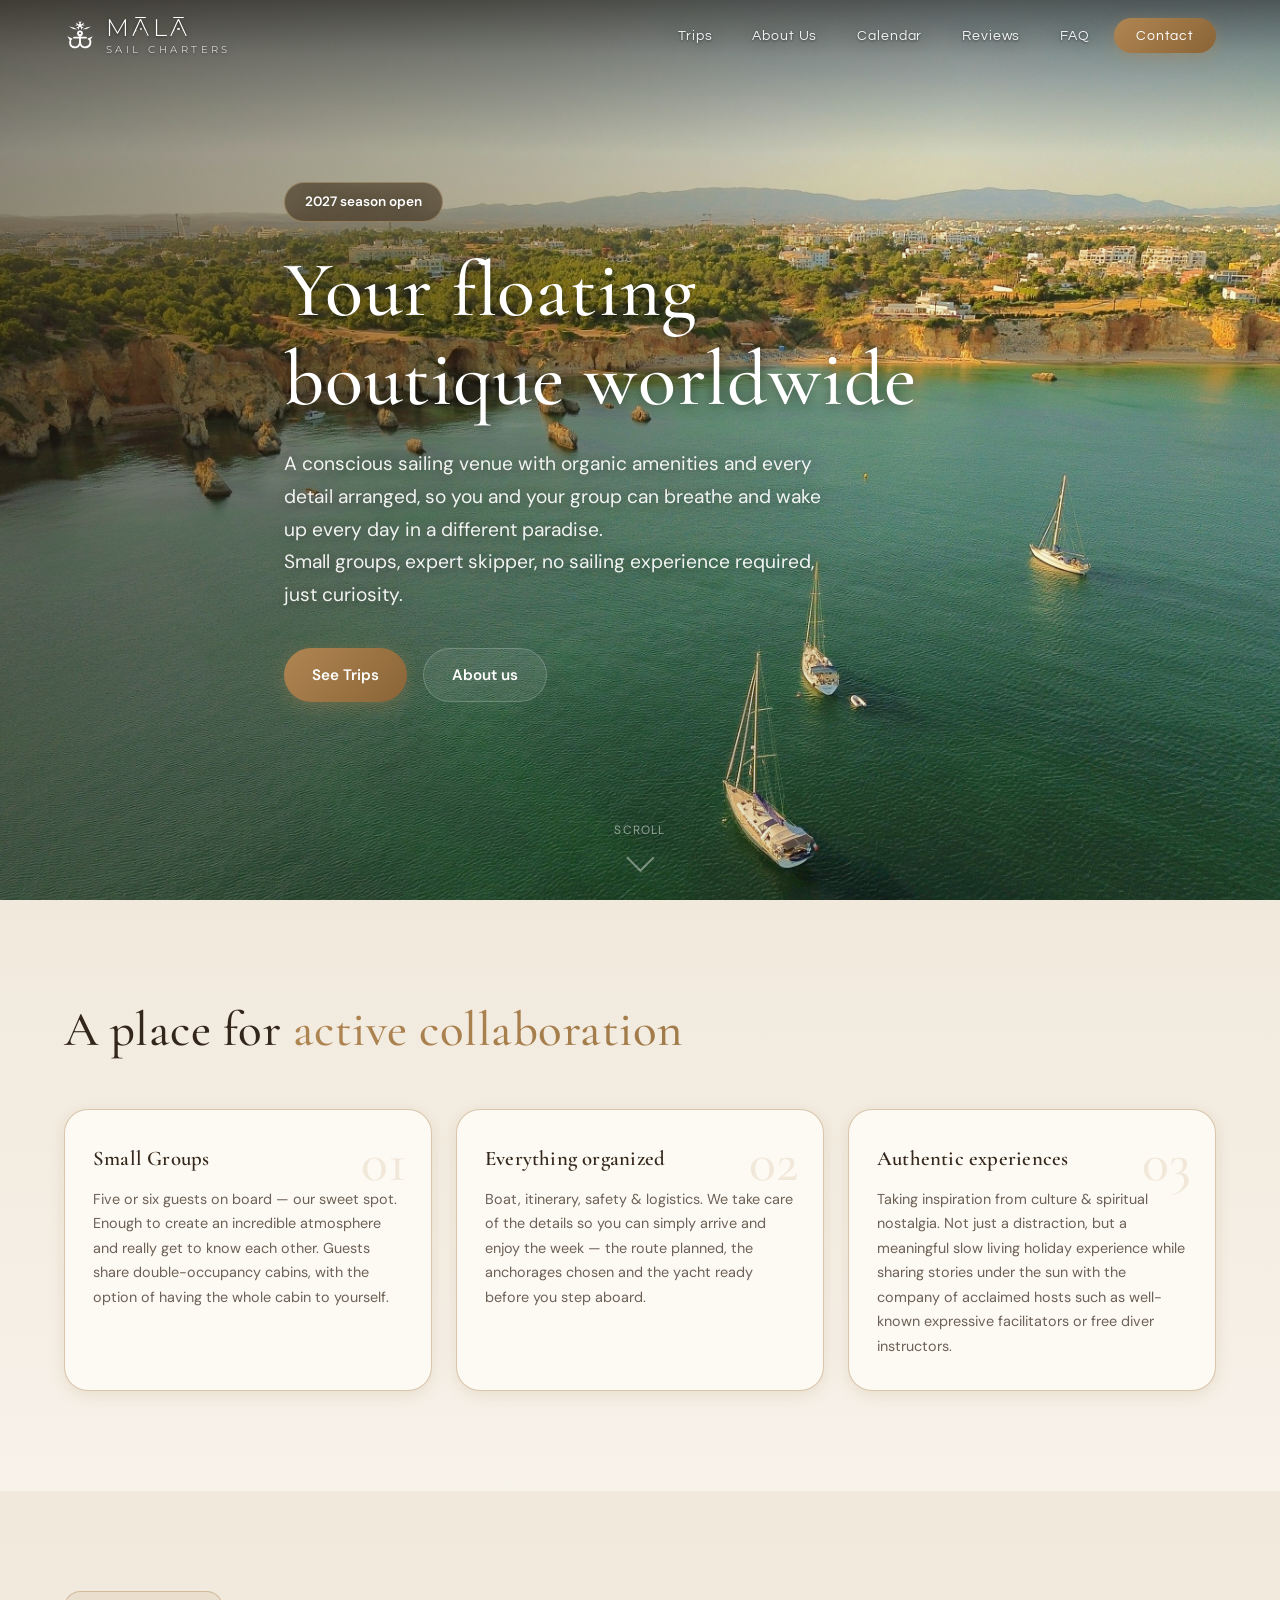
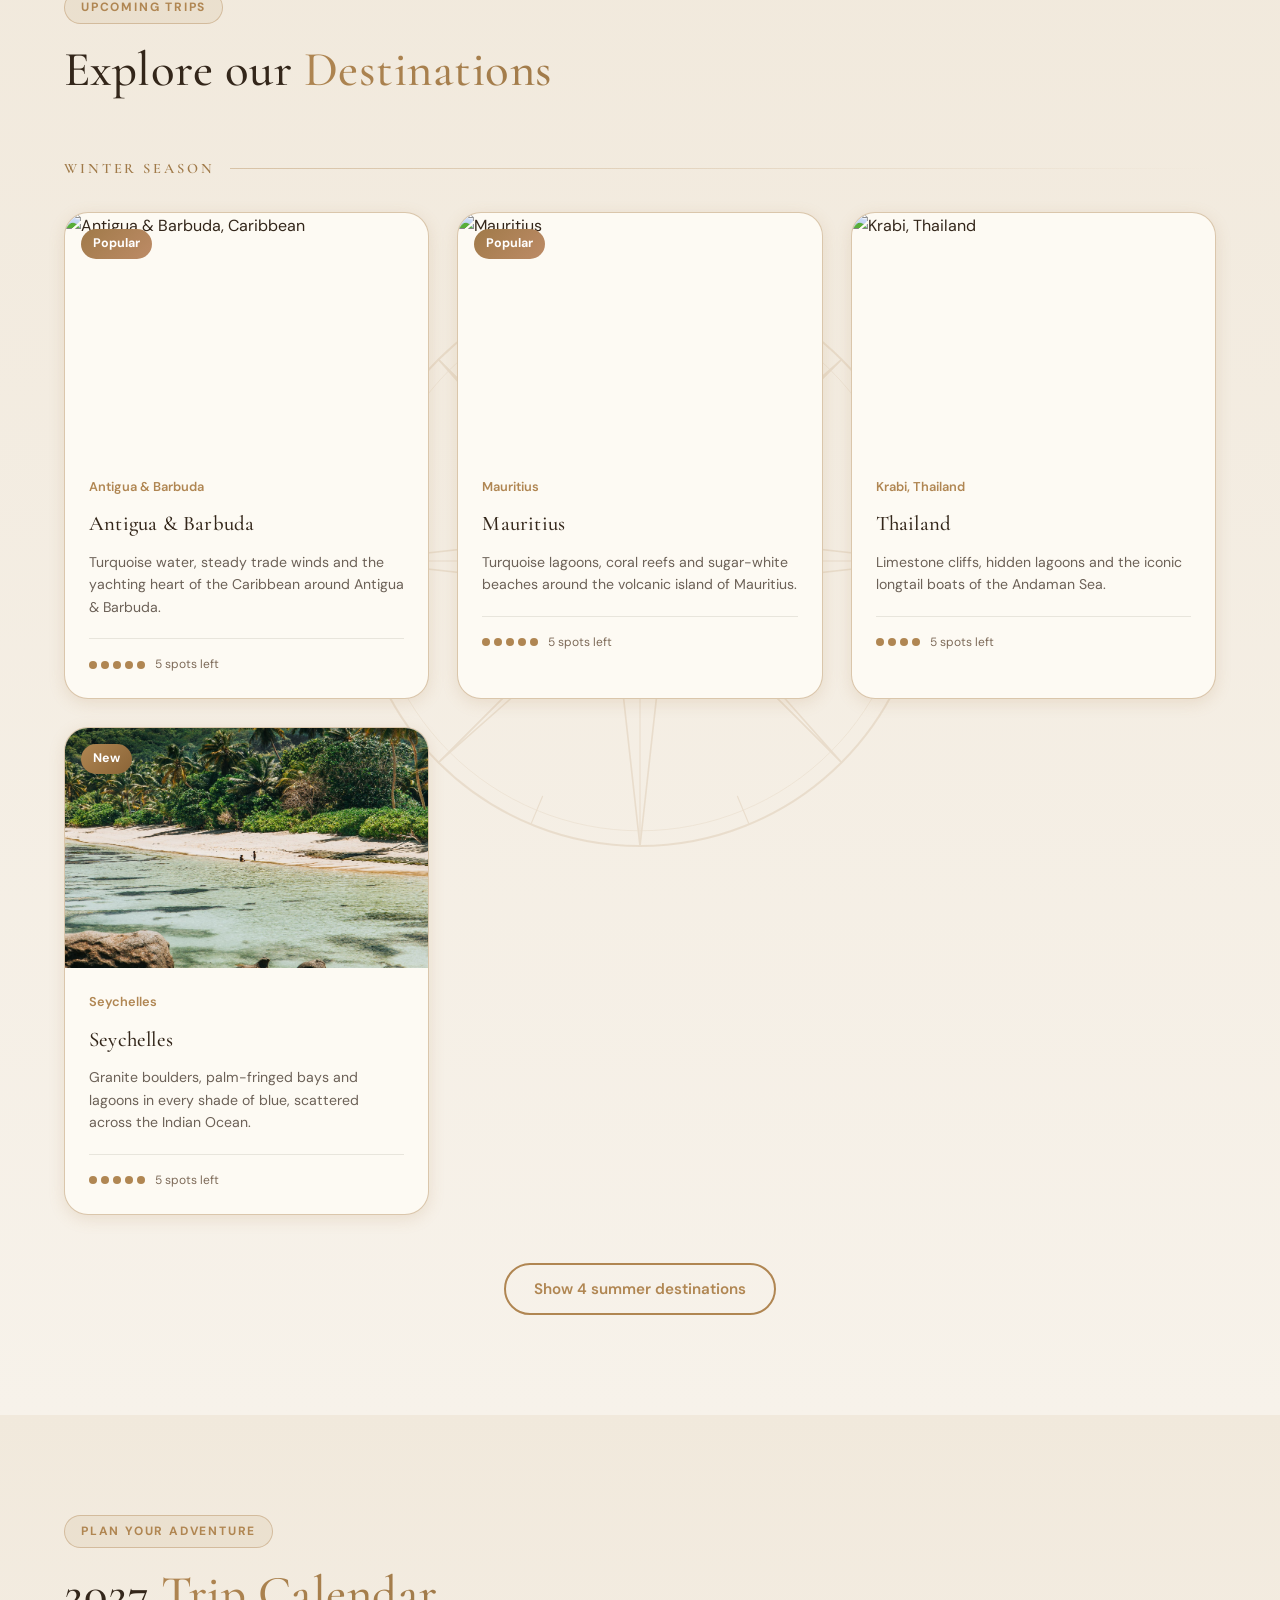
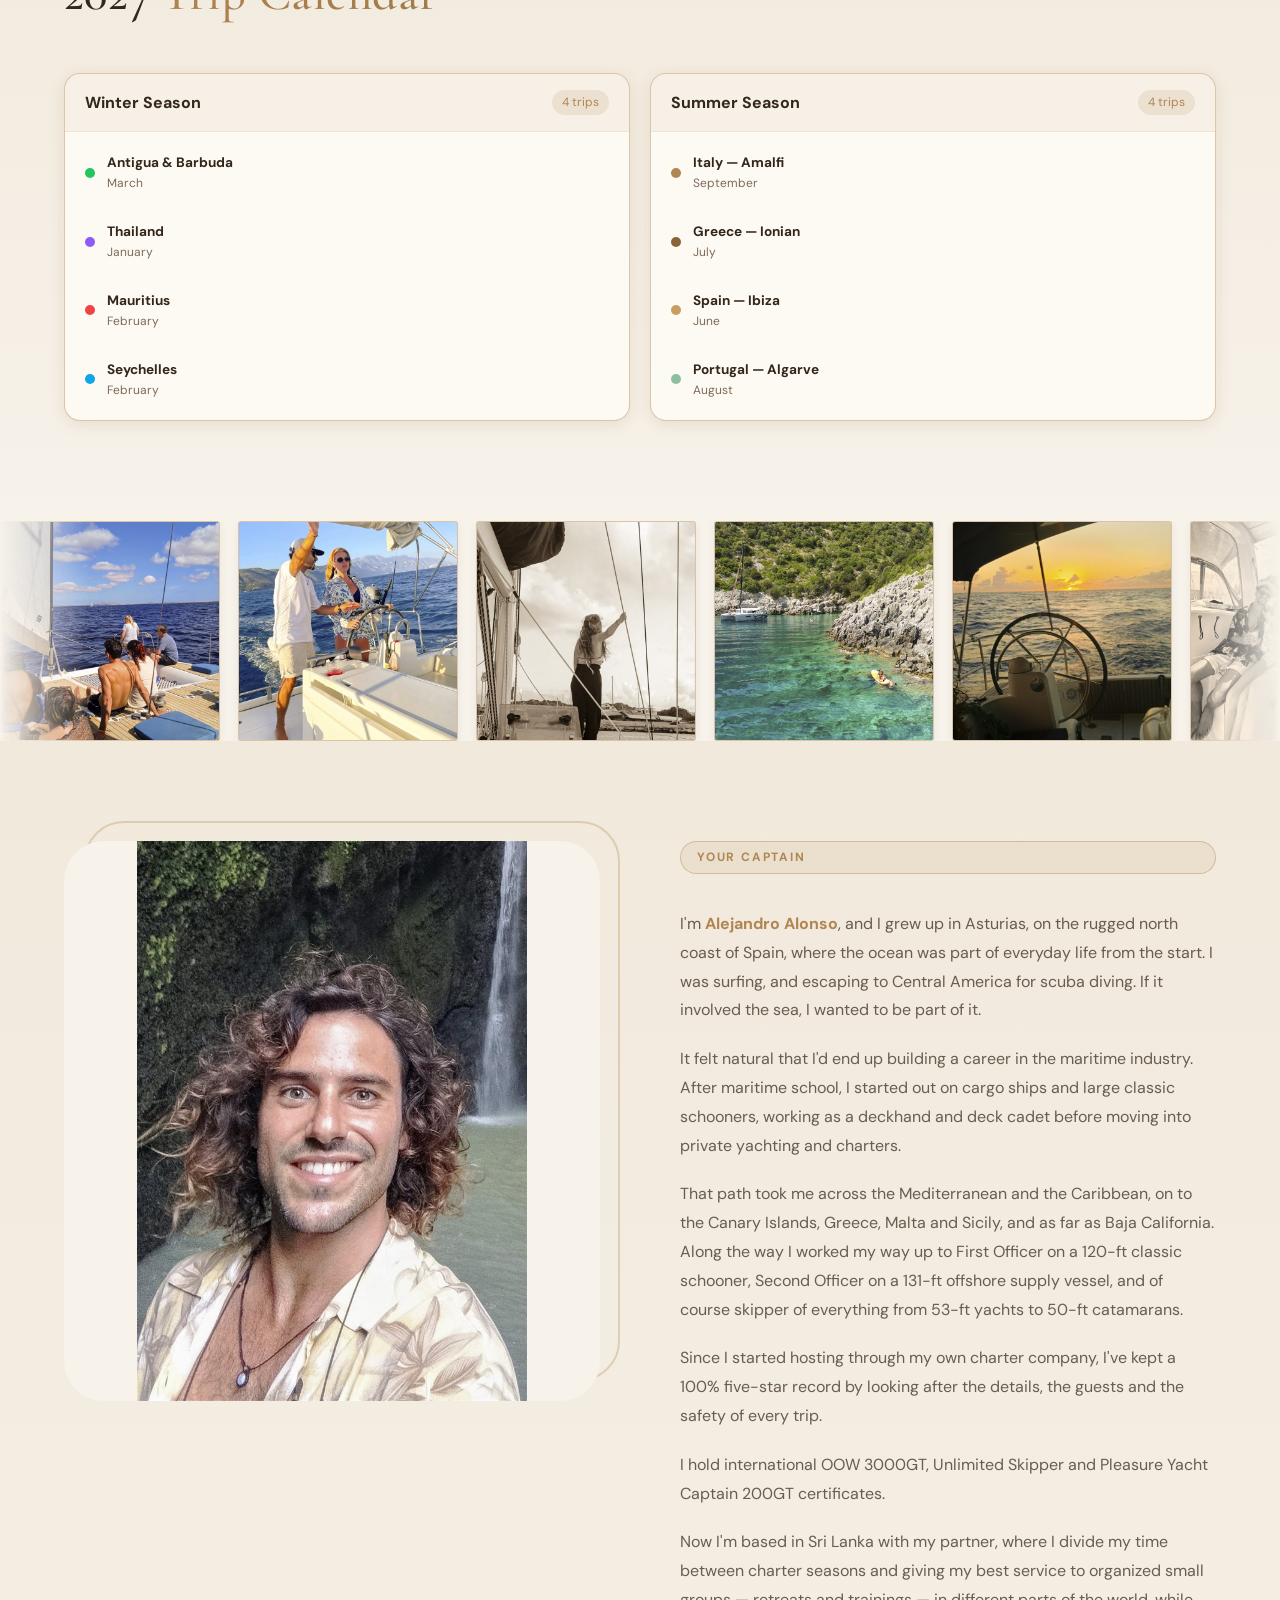
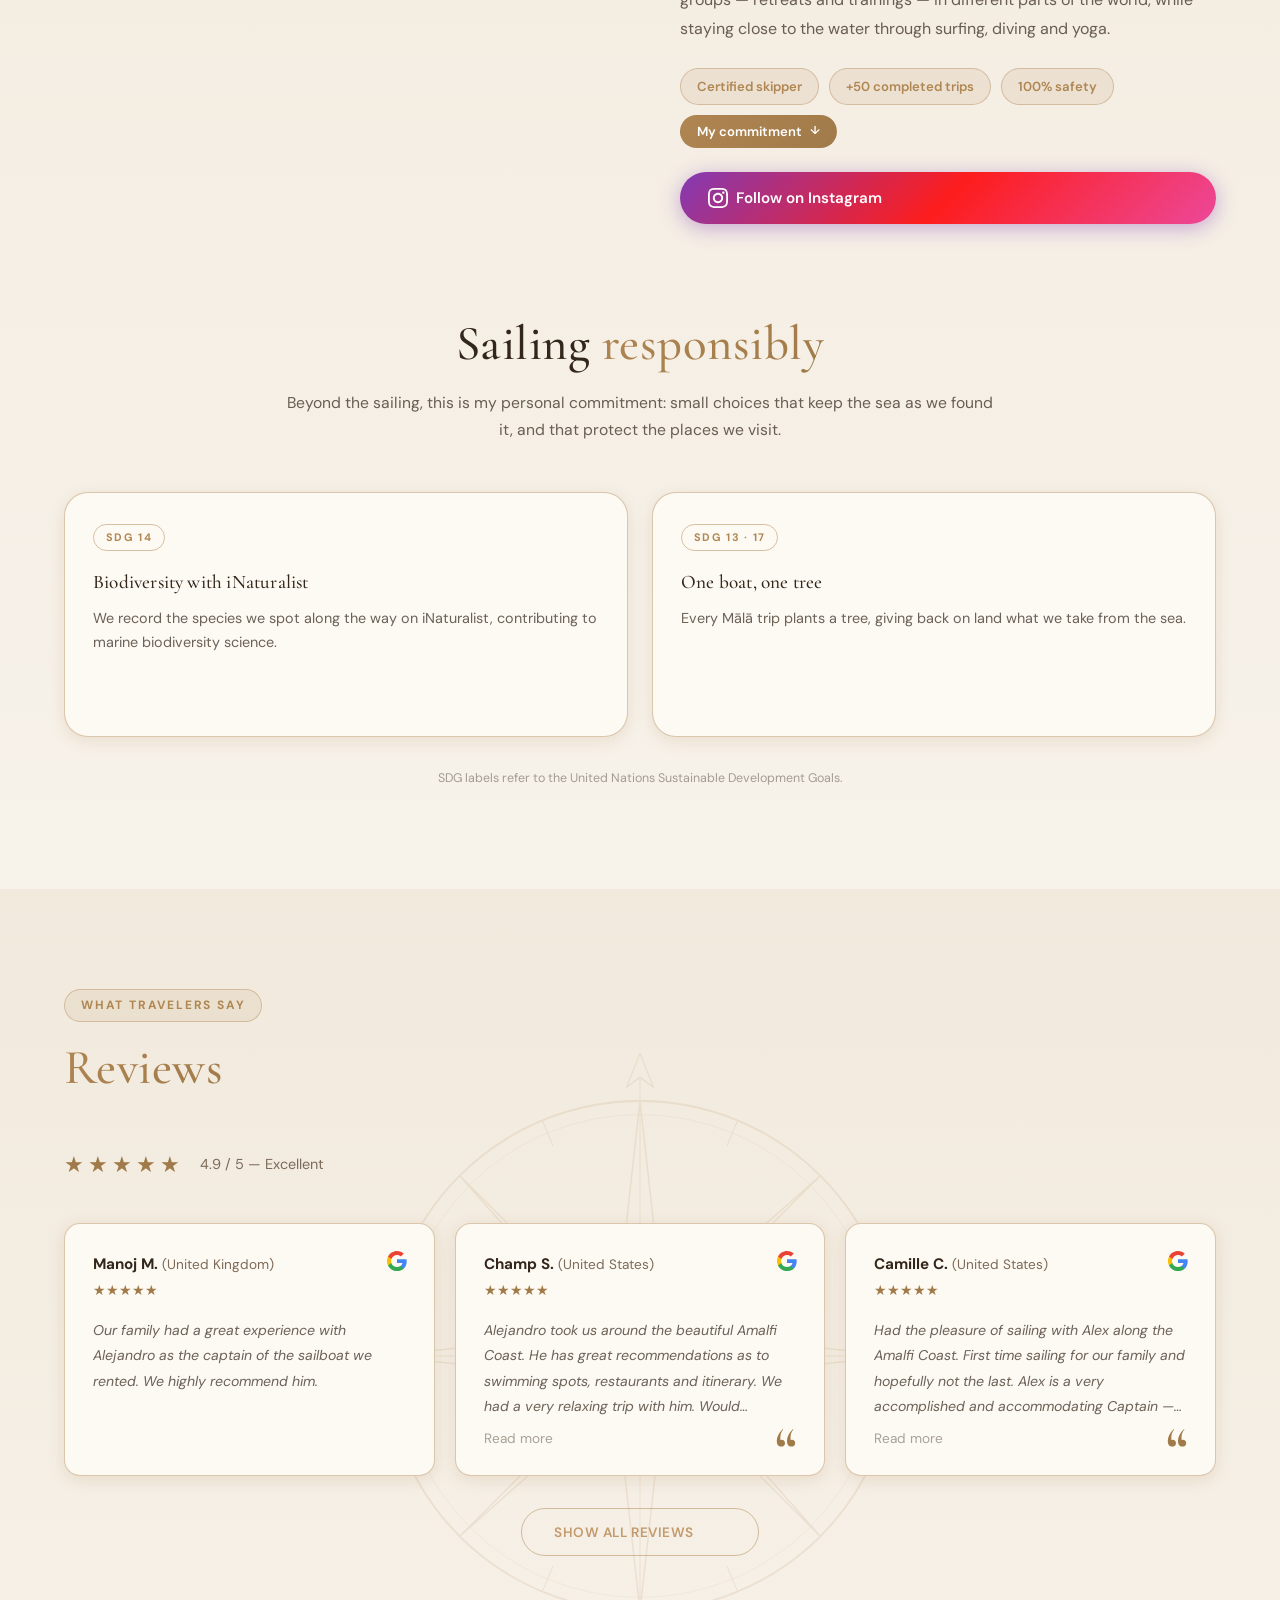
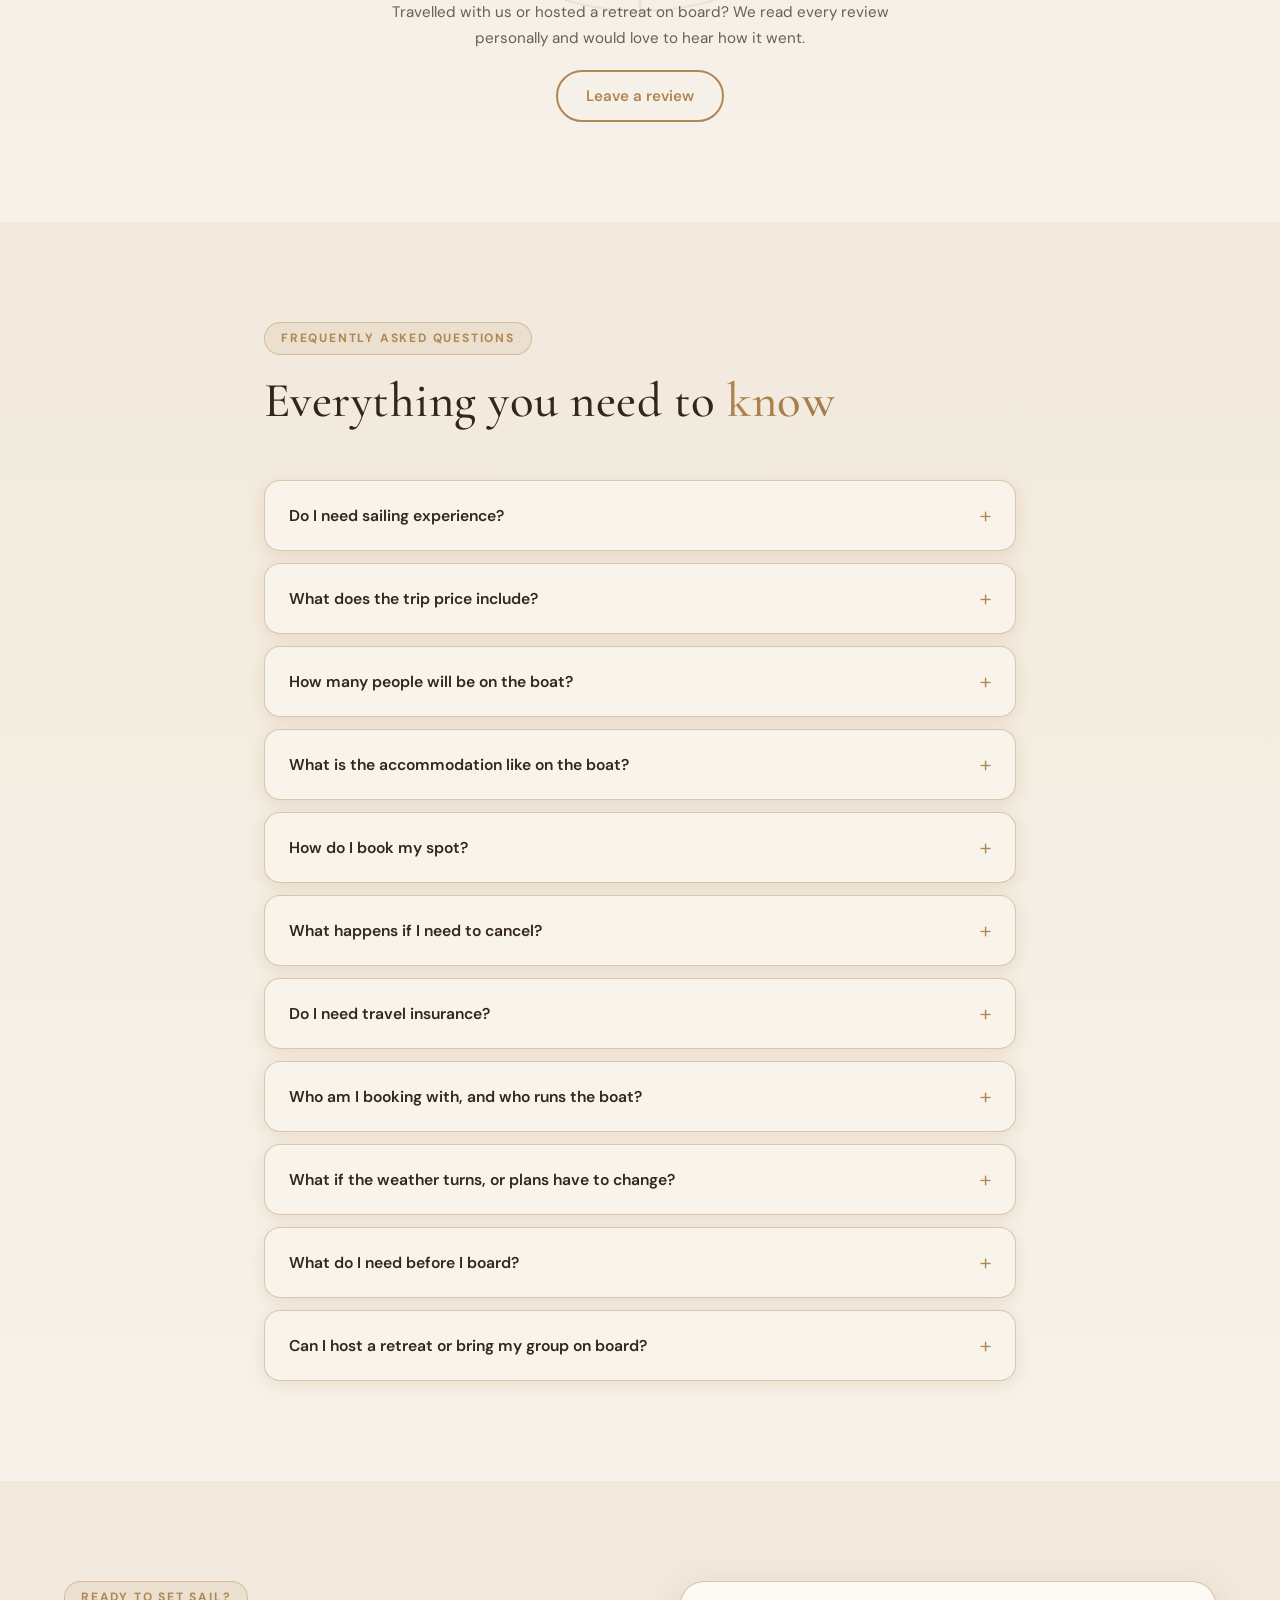
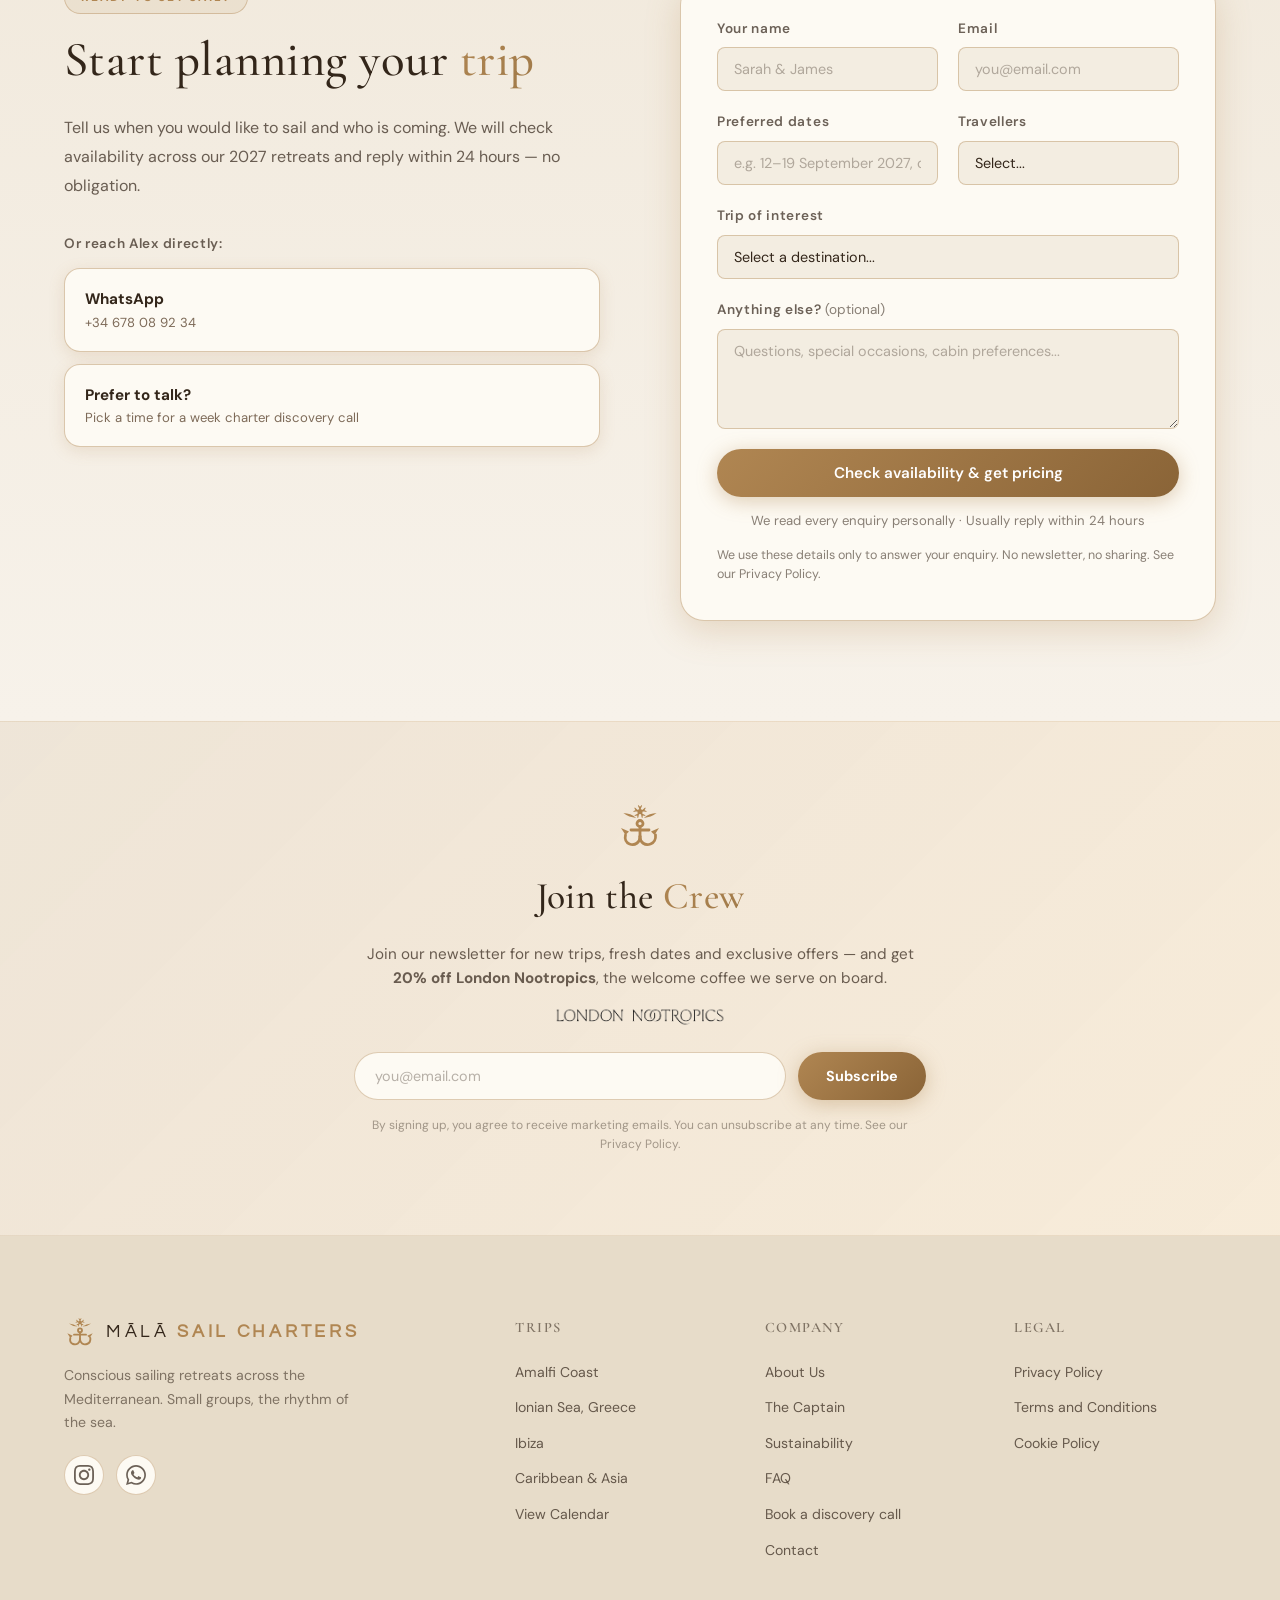
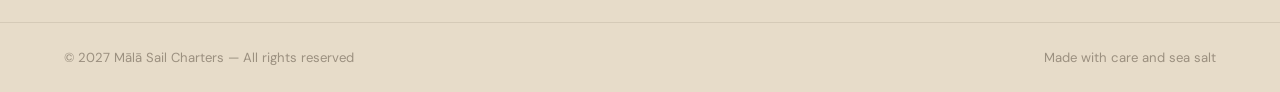
==== commit b076c3e0: "Add Seychelles to winter destinations and the 2027 winter calendar" ====
--- a/index.html
+++ b/index.html
@@ -1,4 +1,4 @@
-﻿<!DOCTYPE html>
+<!DOCTYPE html>
 <html lang="en">
 <head>
   <meta charset="UTF-8" />
@@ -164,6 +164,17 @@
         "provider": { "@id": "https://malasailcharters.com/#business" }
       },
       {
+        "@type": "TouristTrip",
+        "@id": "https://malasailcharters.com/#trip-seychelles",
+        "name": "Seychelles sailing trip",
+        "description": "Granite boulders, palm-fringed bays and lagoons in every shade of blue, scattered across the Indian Ocean.",
+        "image": "https://malasailcharters.com/images/seychelles.jpg",
+        "url": "https://malasailcharters.com/#trip-seychelles",
+        "touristType": ["Small groups", "No sailing experience required"],
+        "itinerary": { "@type": "Place", "name": "Seychelles, Indian Ocean" },
+        "provider": { "@id": "https://malasailcharters.com/#business" }
+      },
+      {
         "@type": "FAQPage",
         "@id": "https://malasailcharters.com/#faq",
         "mainEntity": [
@@ -406,6 +417,33 @@
           </div>
         </div>
 
+        <div class="trip-card" data-season="winter" id="trip-seychelles">
+          <div class="trip-card-img-wrap">
+            <img src="images/seychelles.jpg" alt="Seychelles, Indian Ocean" class="trip-card-img" />
+            <div class="trip-badge badge-new">New</div>
+            <div class="trip-overlay">
+              <a href="#contact" class="btn btn-primary btn-sm">Book</a>
+            </div>
+          </div>
+          <div class="trip-card-body">
+            <div class="trip-meta">
+              <span class="trip-location">Seychelles</span>
+            </div>
+            <h3 class="trip-title">Seychelles</h3>
+            <p class="trip-desc">Granite boulders, palm-fringed bays and lagoons in every shade of blue, scattered across the Indian Ocean.</p>
+            <div class="trip-footer">
+              <div class="trip-spots">
+                <span class="spots-dot"></span>
+                <span class="spots-dot"></span>
+                <span class="spots-dot"></span>
+                <span class="spots-dot"></span>
+                <span class="spots-dot"></span>
+                <span class="spots-text">5 spots left</span>
+              </div>
+            </div>
+          </div>
+        </div>
+
         <div class="trips-group-title" data-season="summer">Summer Season</div>
 
         <div class="trip-card" data-season="summer" id="trip-amalfi">
@@ -531,7 +569,7 @@
         <div class="cal-month" id="cal-winter">
           <div class="cal-month-header">
             <span class="cal-month-name">Winter Season</span>
-            <span class="cal-month-count">3 trips</span>
+            <span class="cal-month-count">4 trips</span>
           </div>
           <div class="cal-trips">
             <a href="#contact" class="cal-trip" id="cal-trip-1">
@@ -547,6 +585,11 @@
             <a href="#contact" class="cal-trip" id="cal-trip-3">
               <span class="cal-dot" style="background:#ef4444"></span>
               <div><strong>Mauritius</strong><span>February</span></div>
+              <span class="cal-arrow">→</span>
+            </a>
+            <a href="#contact" class="cal-trip" id="cal-trip-3b">
+              <span class="cal-dot" style="background:#0ea5e9"></span>
+              <div><strong>Seychelles</strong><span>February</span></div>
               <span class="cal-arrow">→</span>
             </a>
           </div>
@@ -1154,6 +1197,7 @@
                 <option value="portugal">Portugal &mdash; Algarve</option>
                 <option value="antigua">Antigua &amp; Barbuda</option>
                 <option value="mauritius">Mauritius</option>
+                <option value="seychelles">Seychelles</option>
                 <option value="thailand">Thailand &mdash; Krabi</option>
                 <option value="other">Other / Not decided yet</option>
               </select>
@@ -1406,6 +1450,7 @@
               <option value="portugal">Portugal &mdash; Algarve</option>
               <option value="antigua">Antigua &amp; Barbuda</option>
               <option value="mauritius">Mauritius</option>
+              <option value="seychelles">Seychelles</option>
               <option value="thailand">Thailand &mdash; Krabi</option>
               <option value="other">Other / Not decided yet</option>
             </select>
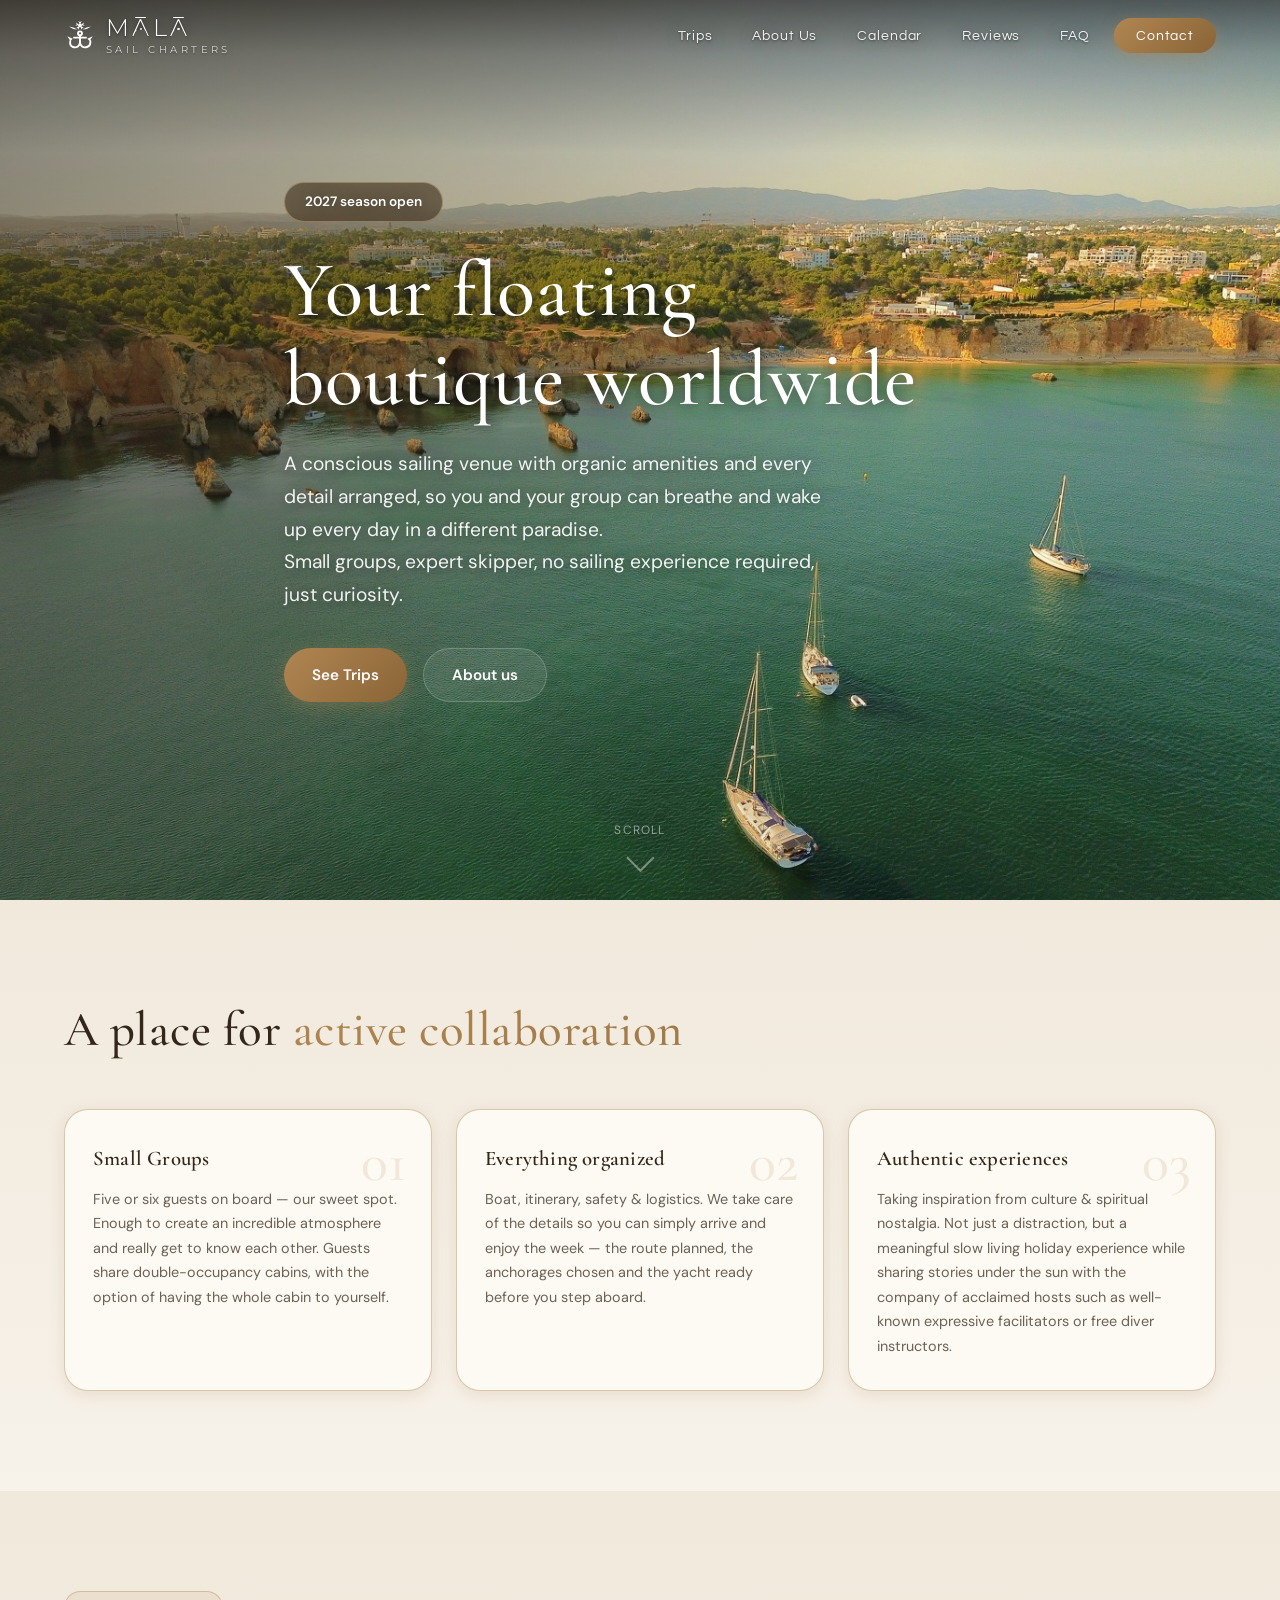
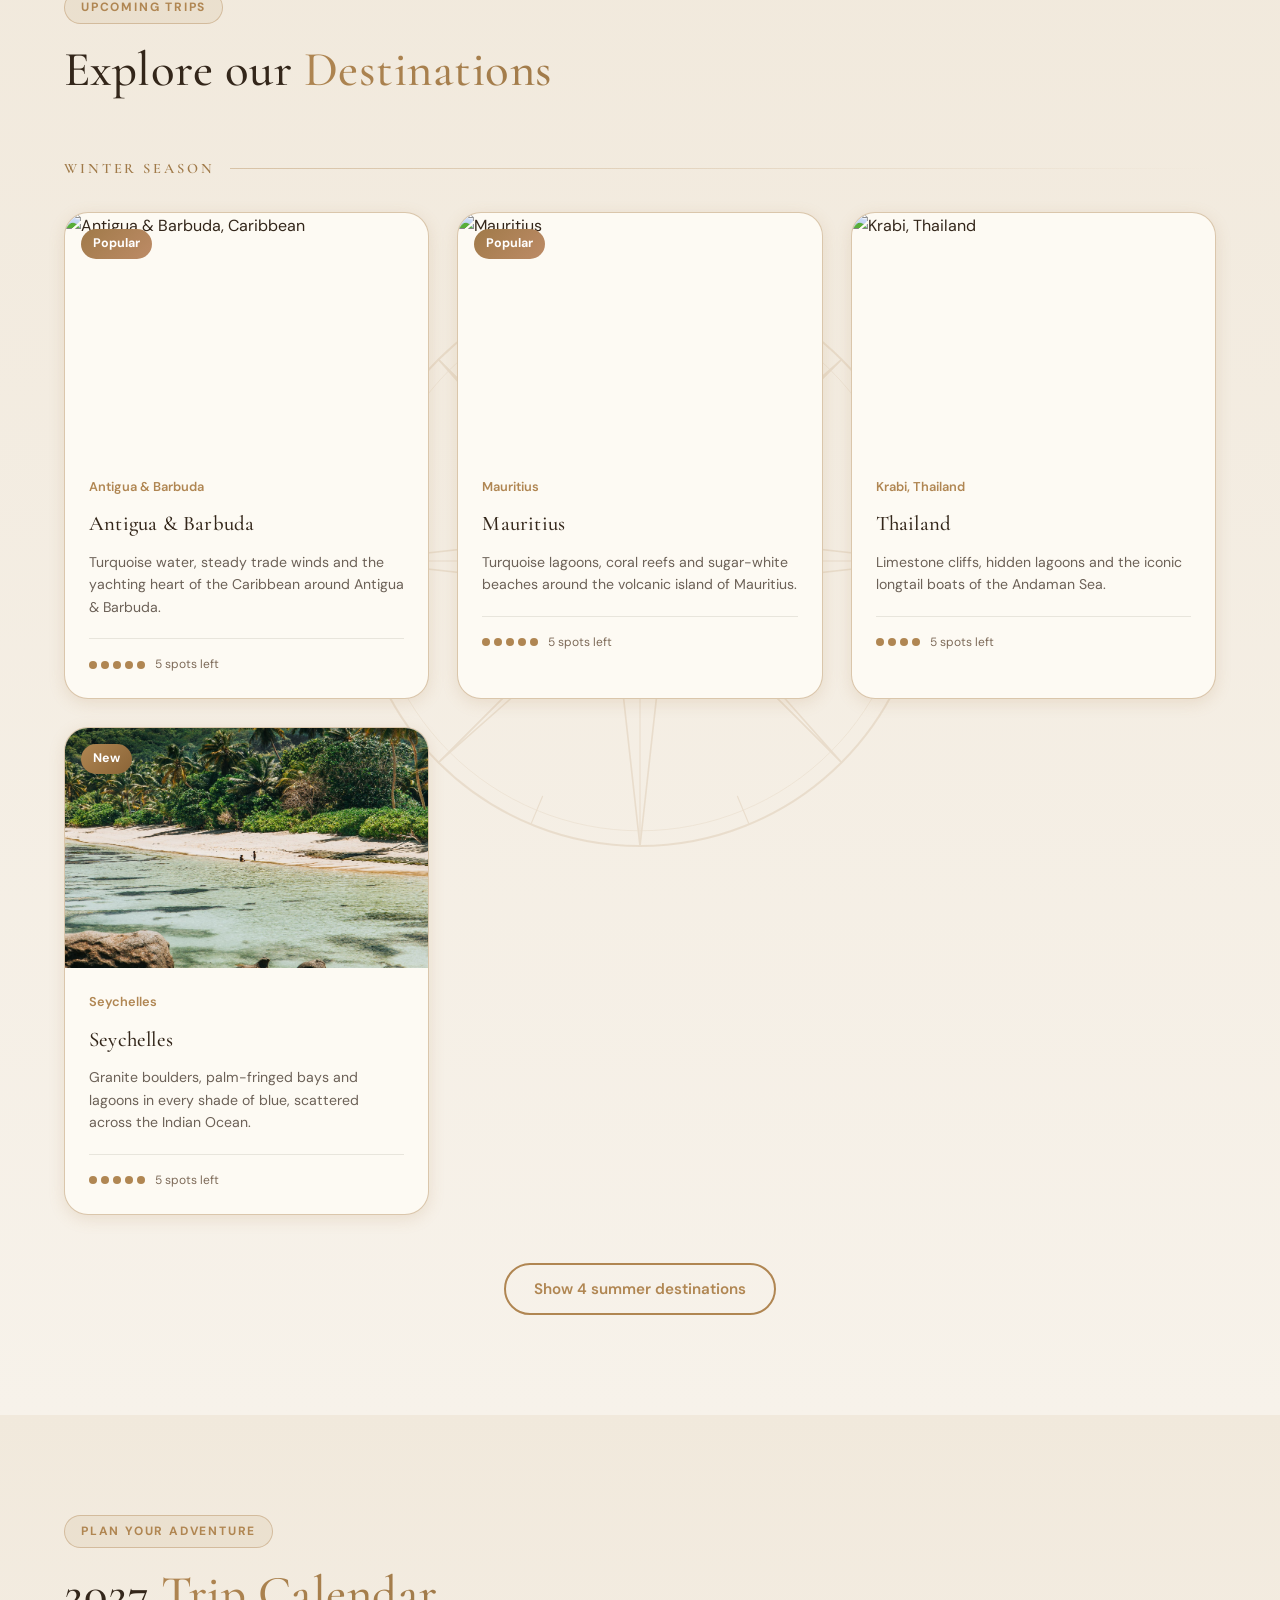
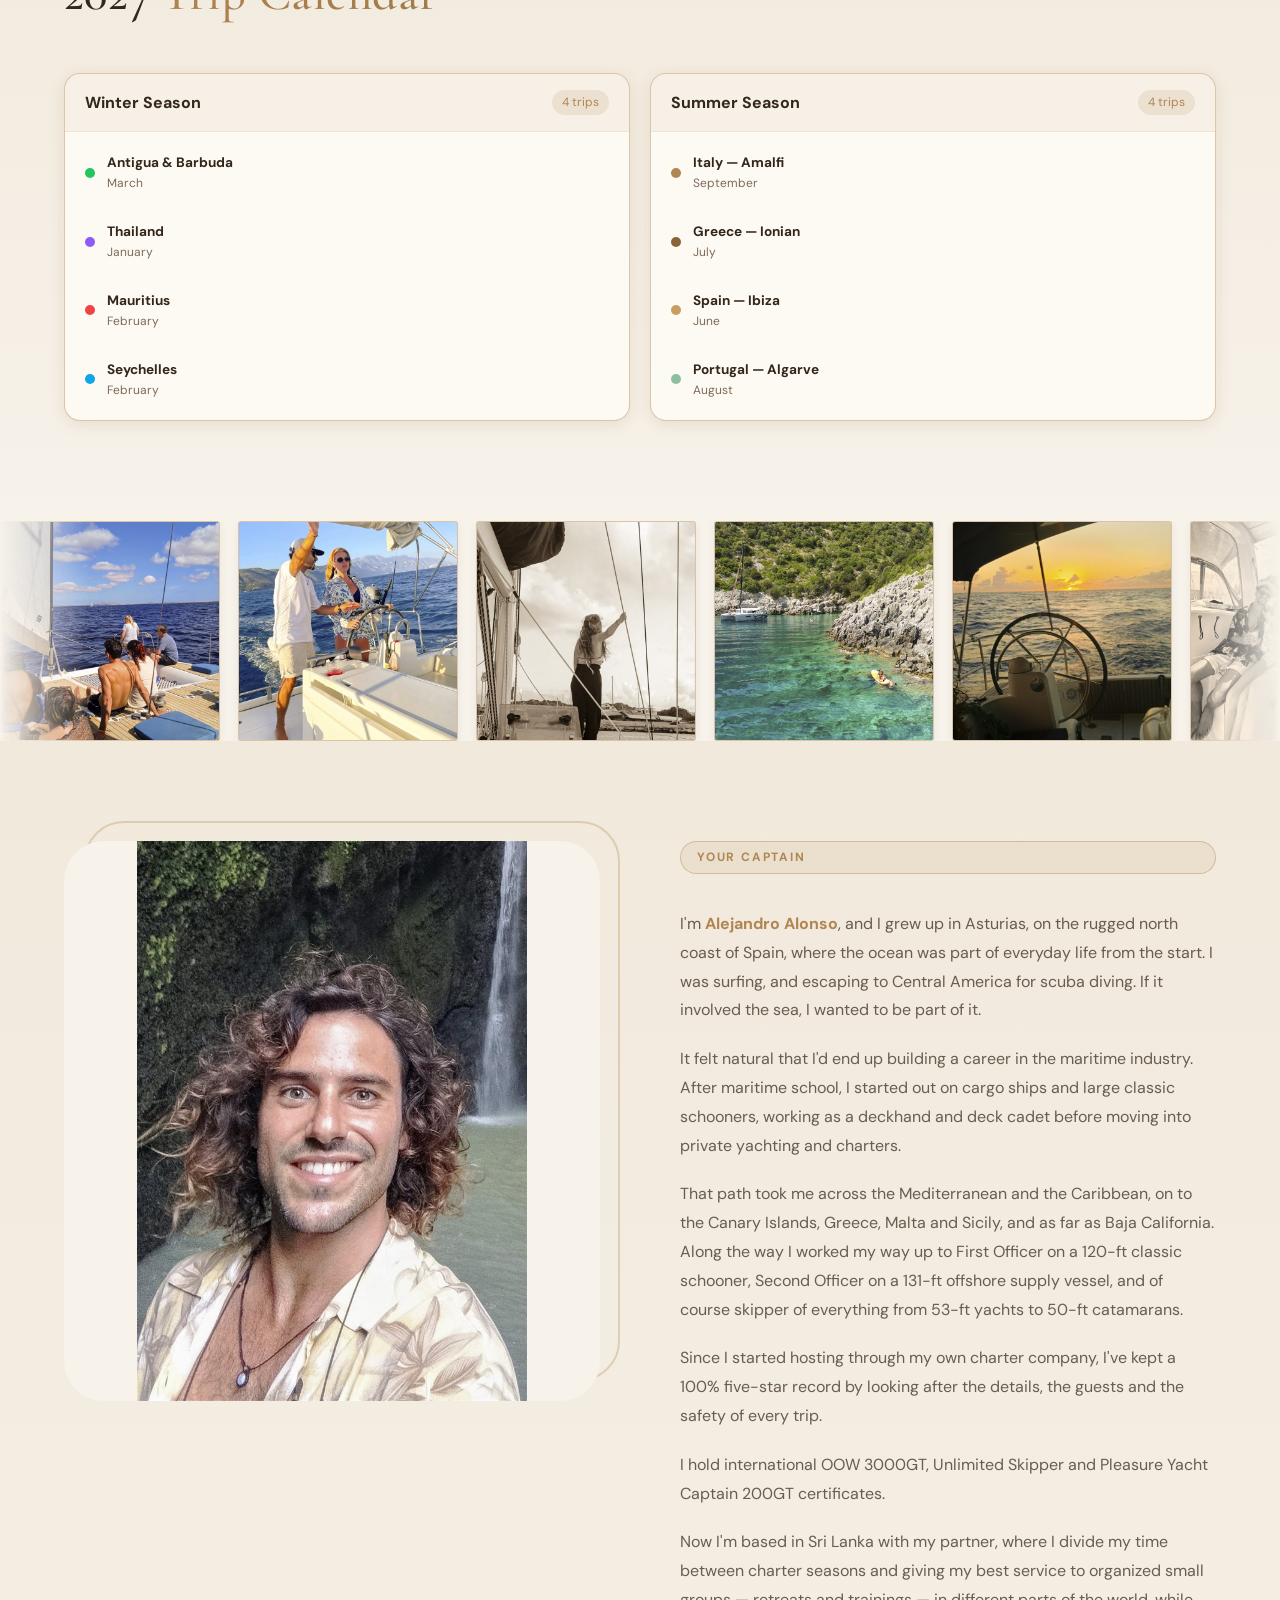
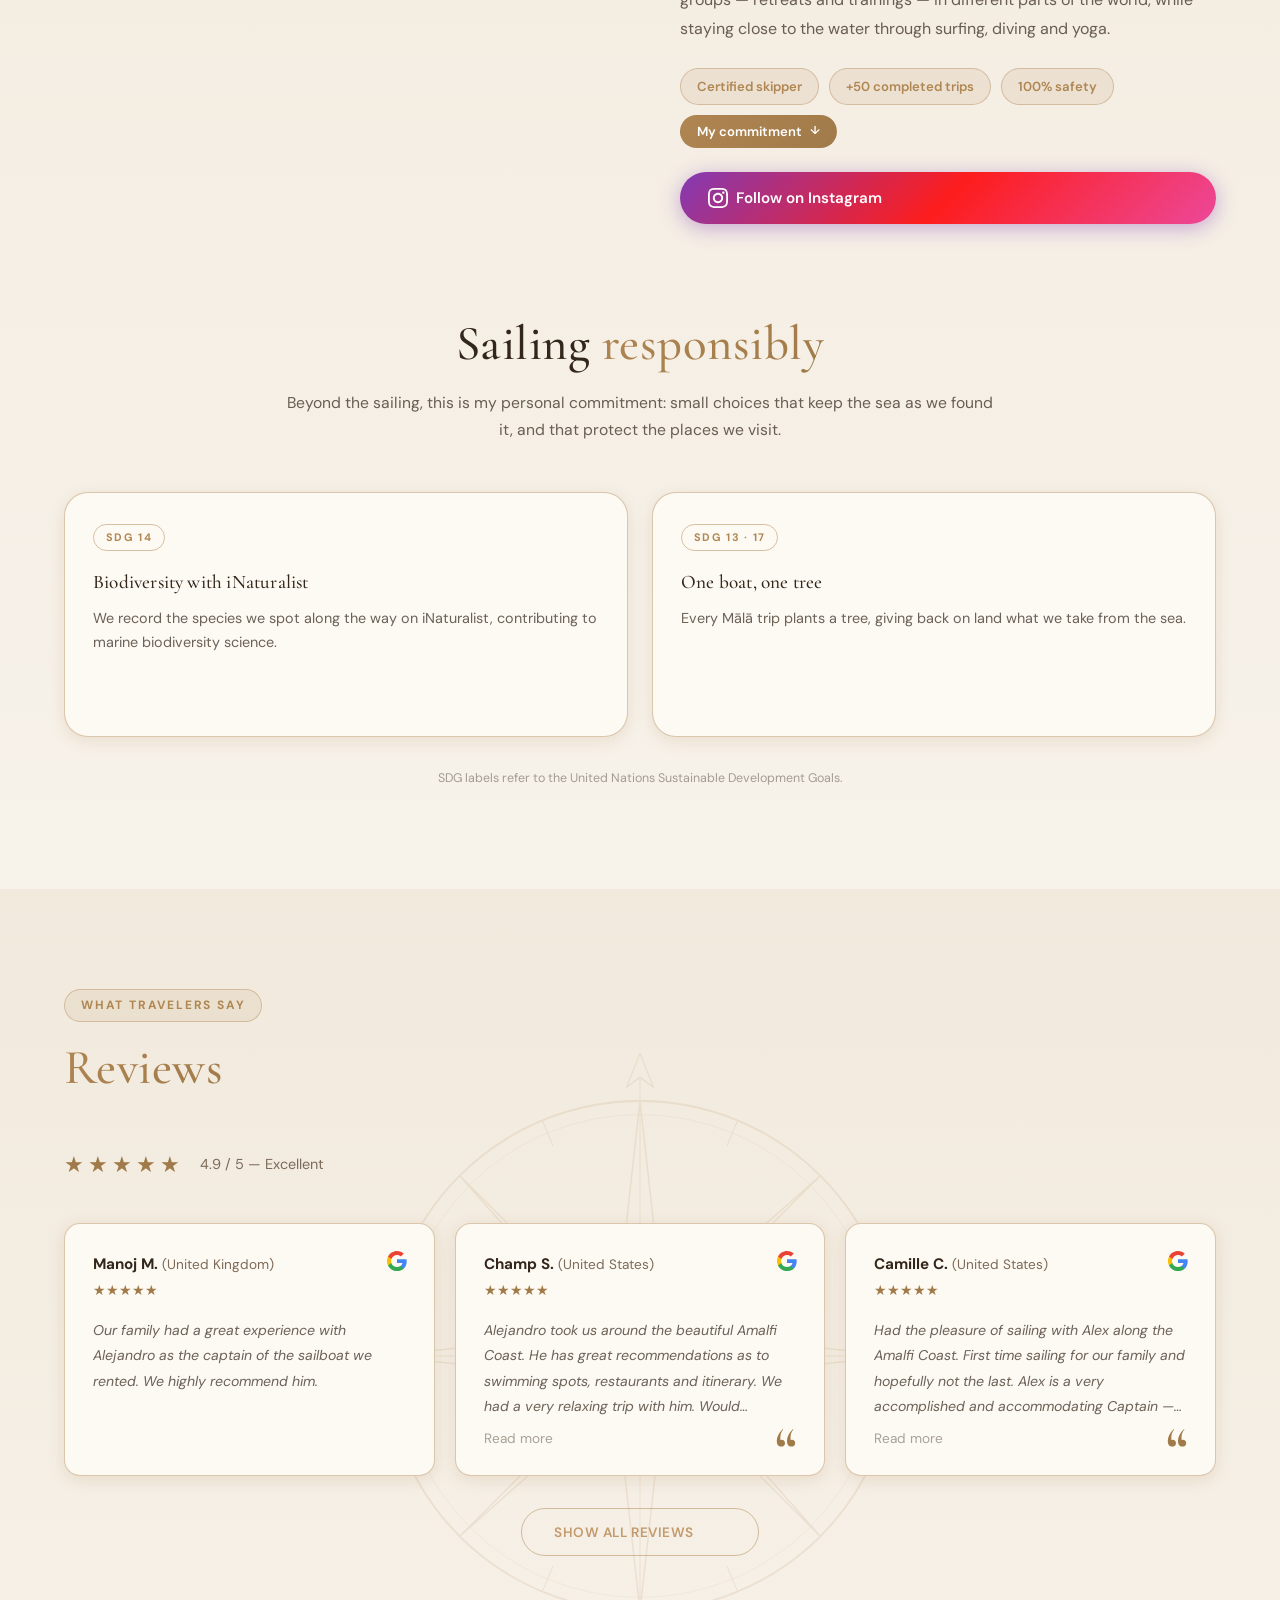
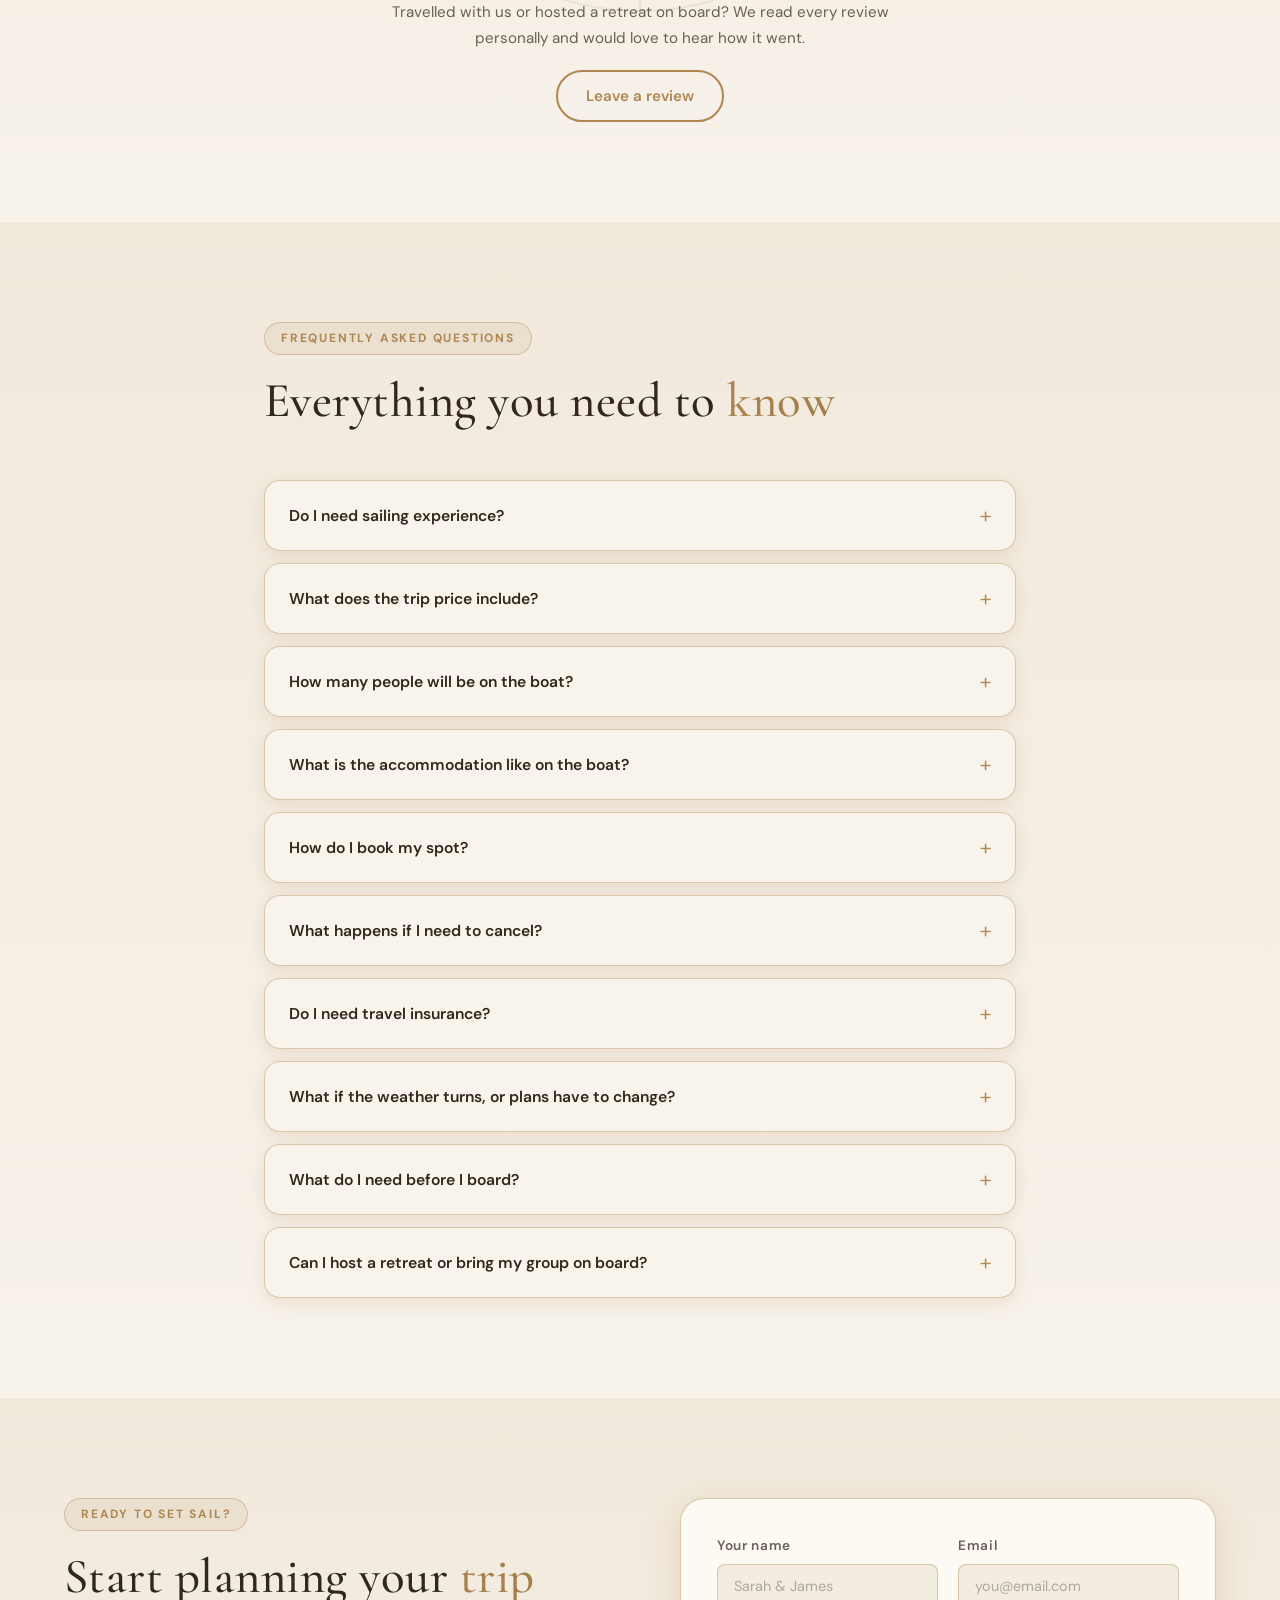
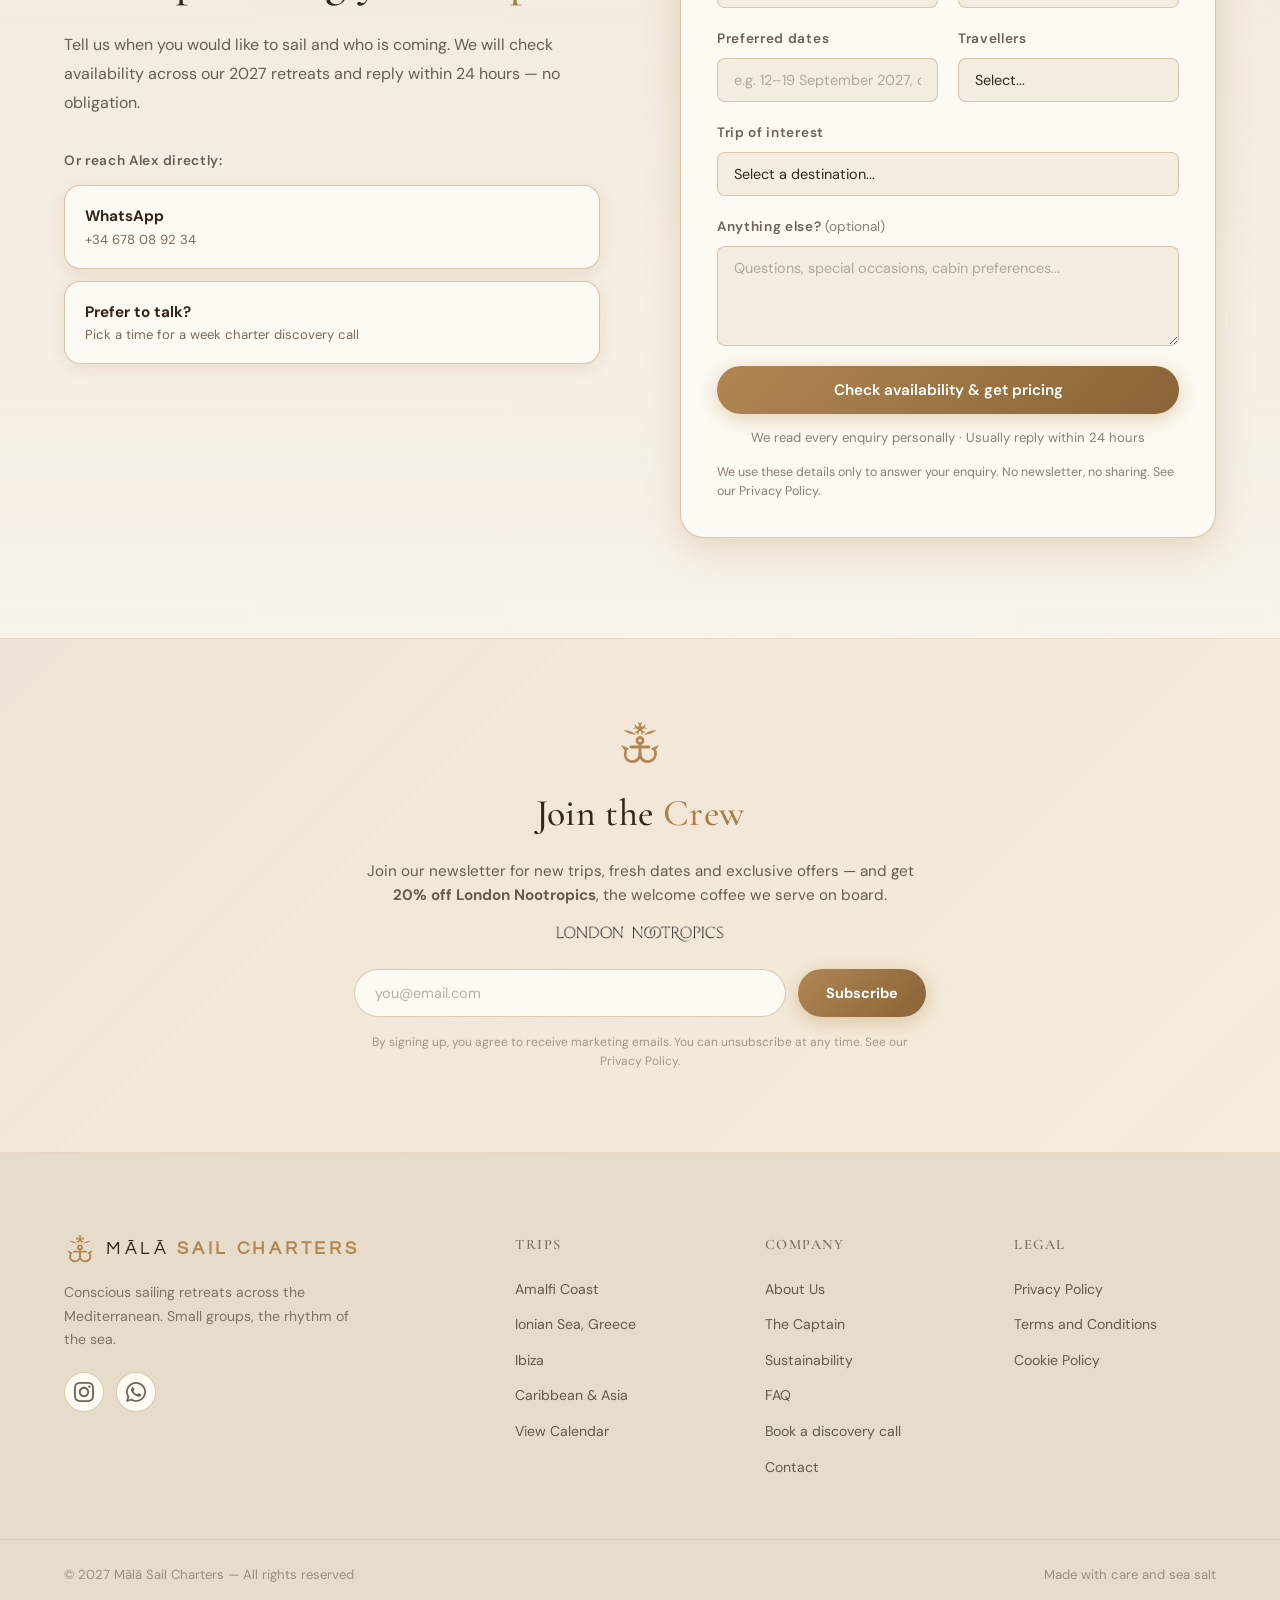
==== commit 5df42250: "Remove FAQ 8 (who am I booking with) from the page and its structured data" ====
--- a/index.html
+++ b/index.html
@@ -215,11 +215,6 @@
           },
           {
             "@type": "Question",
-            "name": "Who am I booking with, and who runs the boat?",
-            "acceptedAnswer": { "@type": "Answer", "text": "Mālā Sail Charters is run by Alejandro Alonso Perez, trading as Mālā Sail Charters, NIF 71727434W, Calle Galicia 9A, La Oliva, Las Palmas, Spain. On most weeks we are the operator: the yacht is commercially registered and licensed for charter work, and her insurance names commercial charter use across every sea area on our calendar. In Thailand the yacht is supplied by a licensed Thai operator on a Thai-registered vessel; where that applies, the licensed carrier is named on your contract, your invoice and the insurance, and we tell you before you book. The skipper is in charge on board at all times, and their authority is absolute and given in writing — including the right to end a guest's trip without refund if behaviour puts the vessel, the crew or other guests at risk." }
-          },
-          {
-            "@type": "Question",
             "name": "What if the weather turns, or plans have to change?",
             "acceptedAnswer": { "@type": "Answer", "text": "Sailing is a weather game, and the route follows it. The captain plans the week around the forecast and may change the itinerary, the anchorages or the timings for your safety and comfort — that is part of sailing, not a cancellation. If we ever have to cancel a departure because of force majeure, you choose between a suitable alternative, a credit towards another date, or a refund of the affected part." }
           },
@@ -1085,16 +1080,6 @@
         </div>
         <div class="faq-item" id="faq-8">
           <button class="faq-question" aria-expanded="false">
-            Who am I booking with, and who runs the boat?
-            <span class="faq-icon">+</span>
-          </button>
-          <div class="faq-answer">
-            <p>Mālā Sail Charters is run by Alejandro Alonso Perez, trading as Mālā Sail Charters, NIF 71727434W, Calle Galicia 9A, La Oliva, Las Palmas, Spain. On most weeks we are the operator: the yacht is commercially registered and licensed for charter work, and her insurance names commercial charter use across every sea area on our calendar. In Thailand the yacht is supplied by a licensed Thai operator on a Thai-registered vessel; where that applies, the licensed carrier is named on your contract, your invoice and the insurance, and we tell you before you book.</p>
-            <p>The skipper is in charge on board at all times, and their authority is absolute and given in writing — including the right to end a guest's trip without refund if behaviour puts the vessel, the crew or other guests at risk.</p>
-          </div>
-        </div>
-        <div class="faq-item" id="faq-9">
-          <button class="faq-question" aria-expanded="false">
             What if the weather turns, or plans have to change?
             <span class="faq-icon">+</span>
           </button>
@@ -1102,7 +1087,7 @@
             <p>Sailing is a weather game, and the route follows it. The captain plans the week around the forecast and may change the itinerary, the anchorages or the timings for your safety and comfort — that is part of sailing, not a cancellation. If we ever have to cancel a departure because of force majeure, you choose between a suitable alternative, a credit towards another date, or a refund of the affected part.</p>
           </div>
         </div>
-        <div class="faq-item" id="faq-10">
+        <div class="faq-item" id="faq-9">
           <button class="faq-question" aria-expanded="false">
             What do I need before I board?
             <span class="faq-icon">+</span>
@@ -1111,7 +1096,7 @@
             <p>A passport valid for your destination and any visa your nationality requires — we send the entry requirements for your week with the confirmation. You also confirm your travel insurance, and we ask you to complete a short guest information form and health declaration, sign a risk acknowledgement, and tell us whether you are happy to appear in photographs (media consent is opt in or out). Guests under 18 travel with a signed parental consent. It takes a few minutes, and it keeps everyone safe and insured.</p>
           </div>
         </div>
-        <div class="faq-item" id="faq-11">
+        <div class="faq-item" id="faq-10">
           <button class="faq-question" aria-expanded="false">
             Can I host a retreat or bring my group on board?
             <span class="faq-icon">+</span>
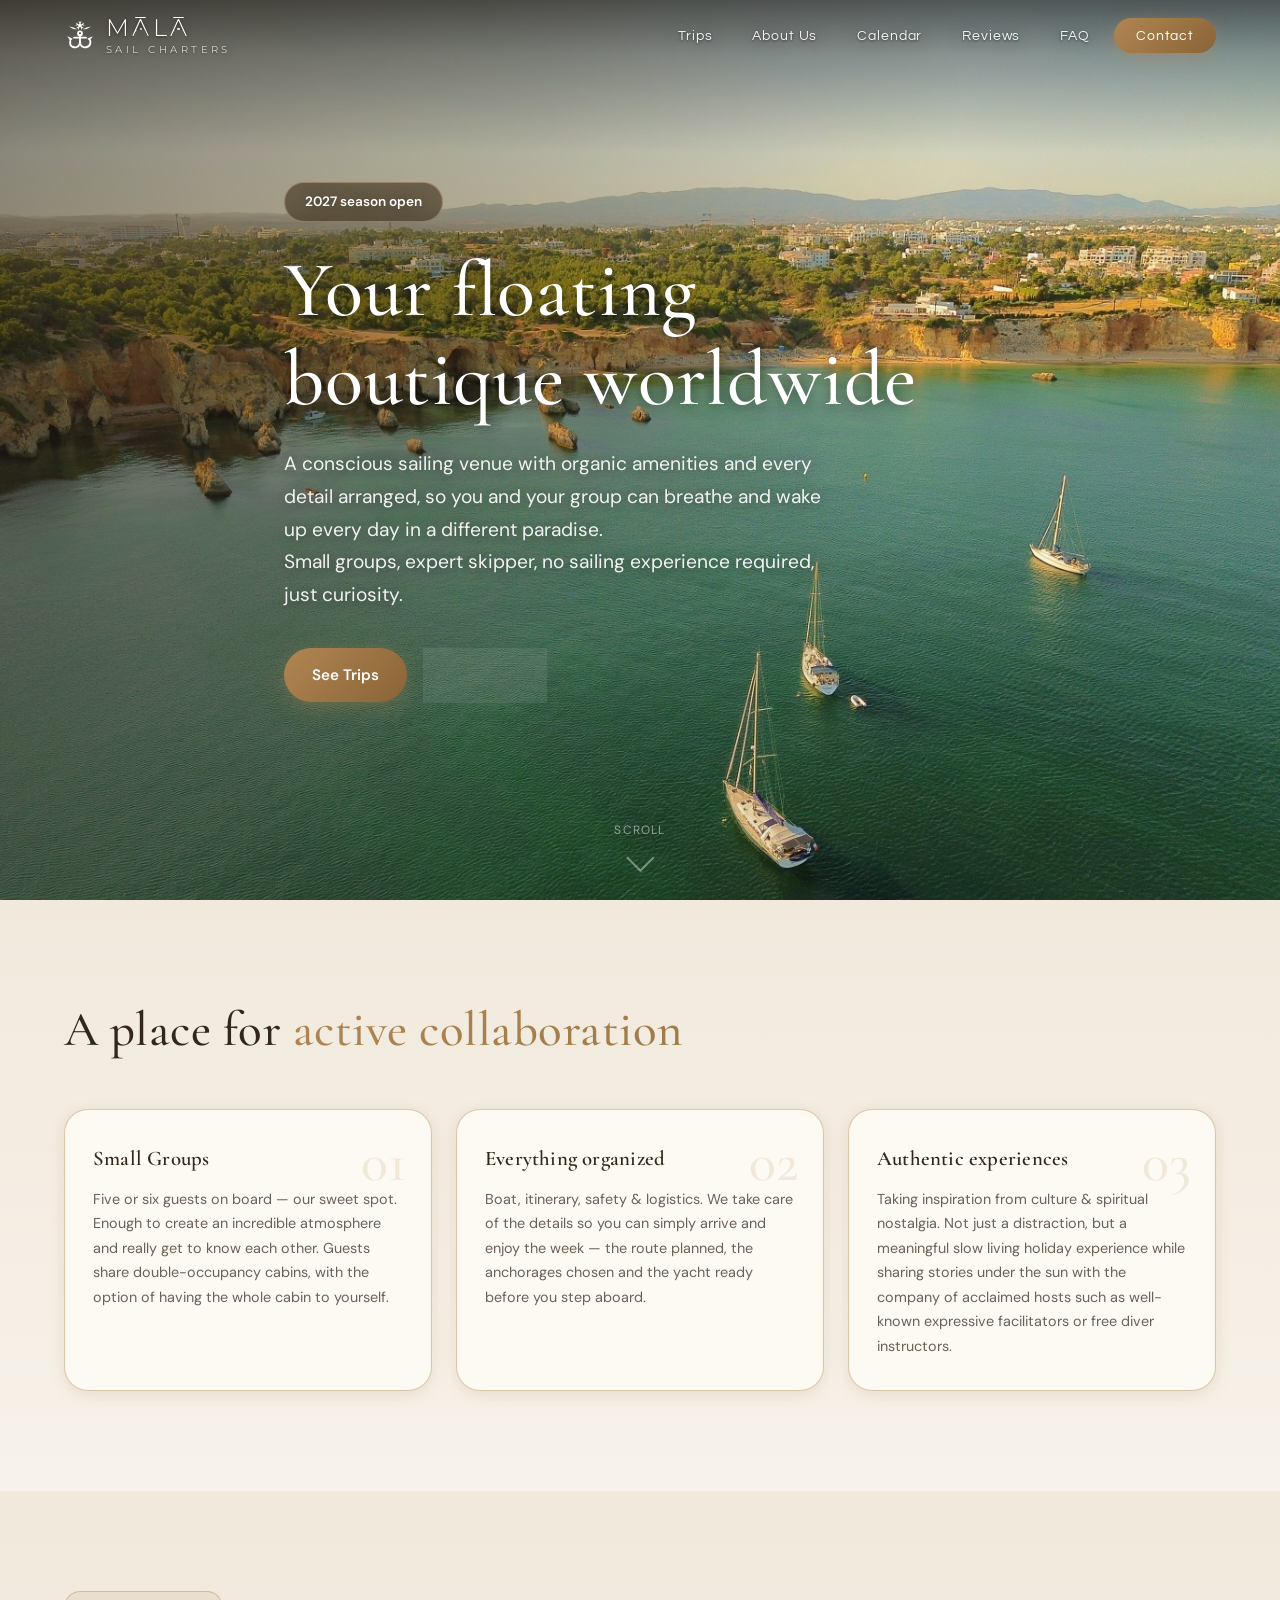
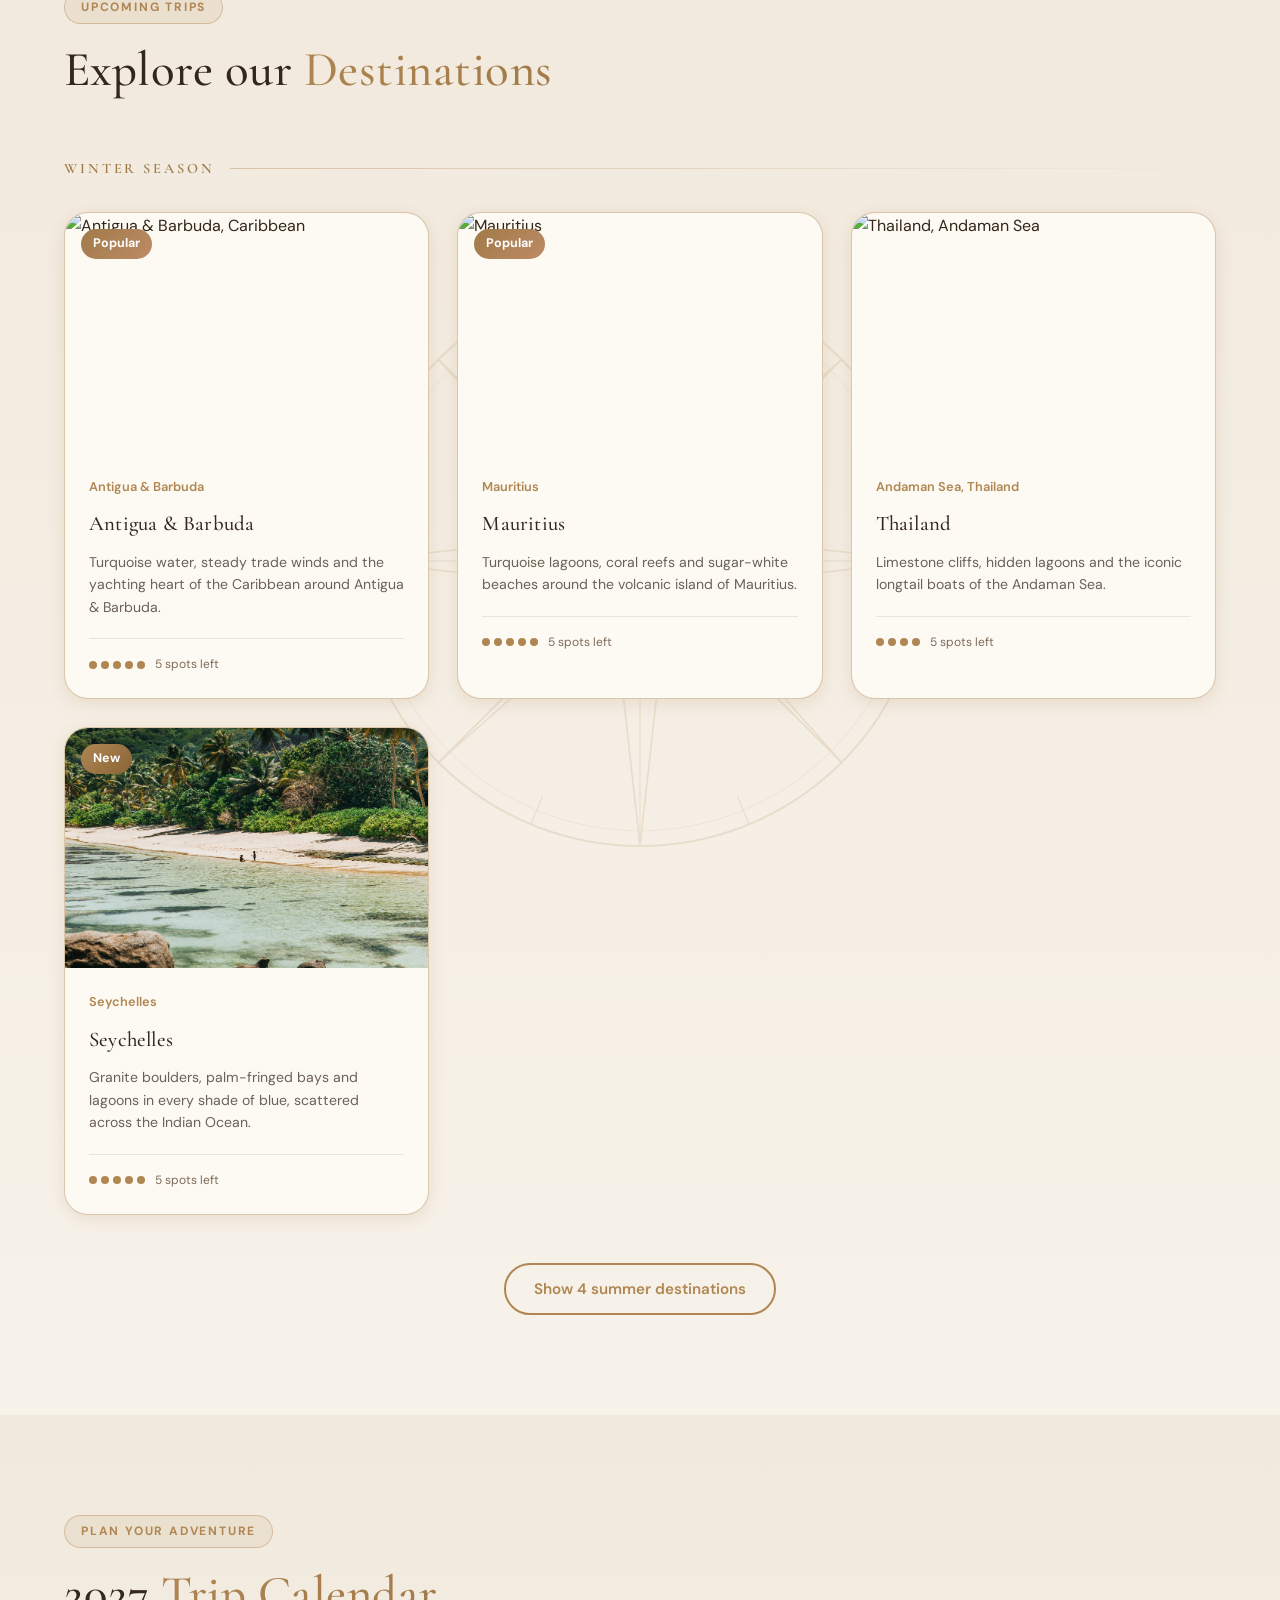
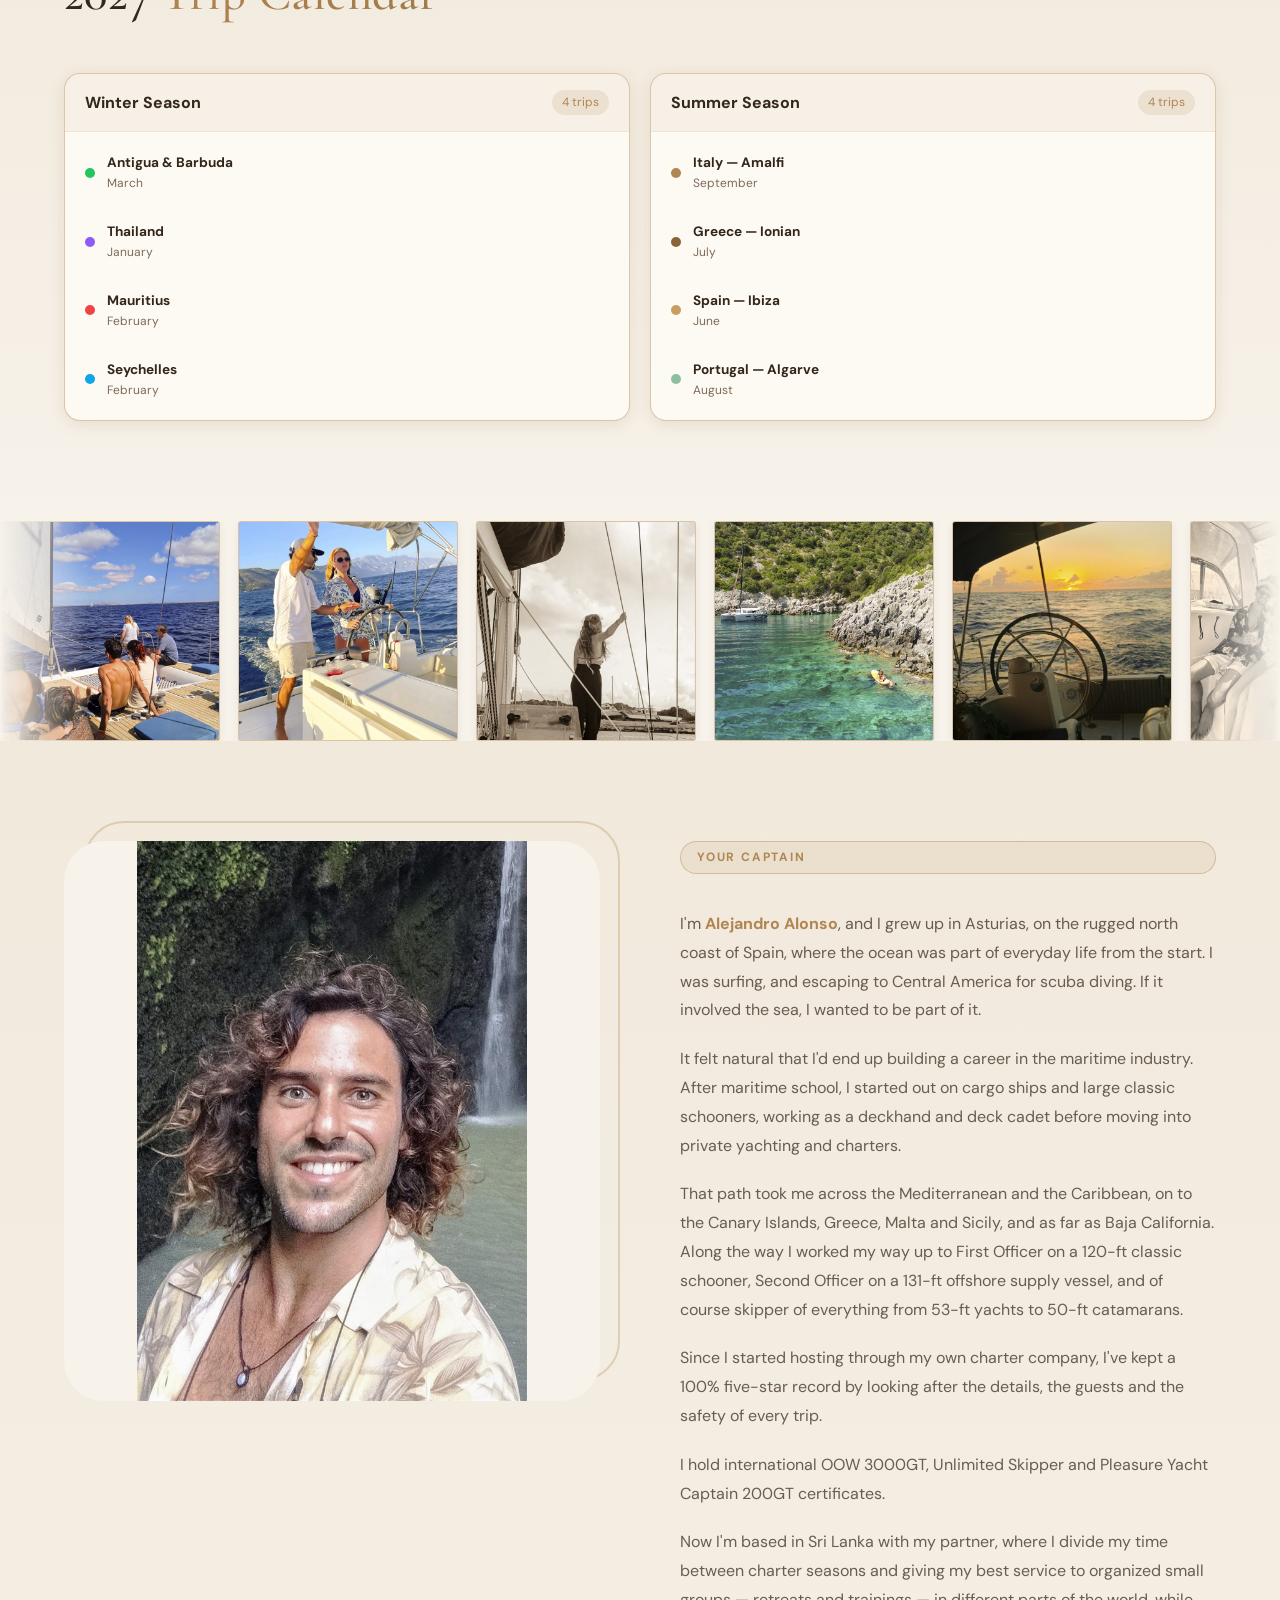
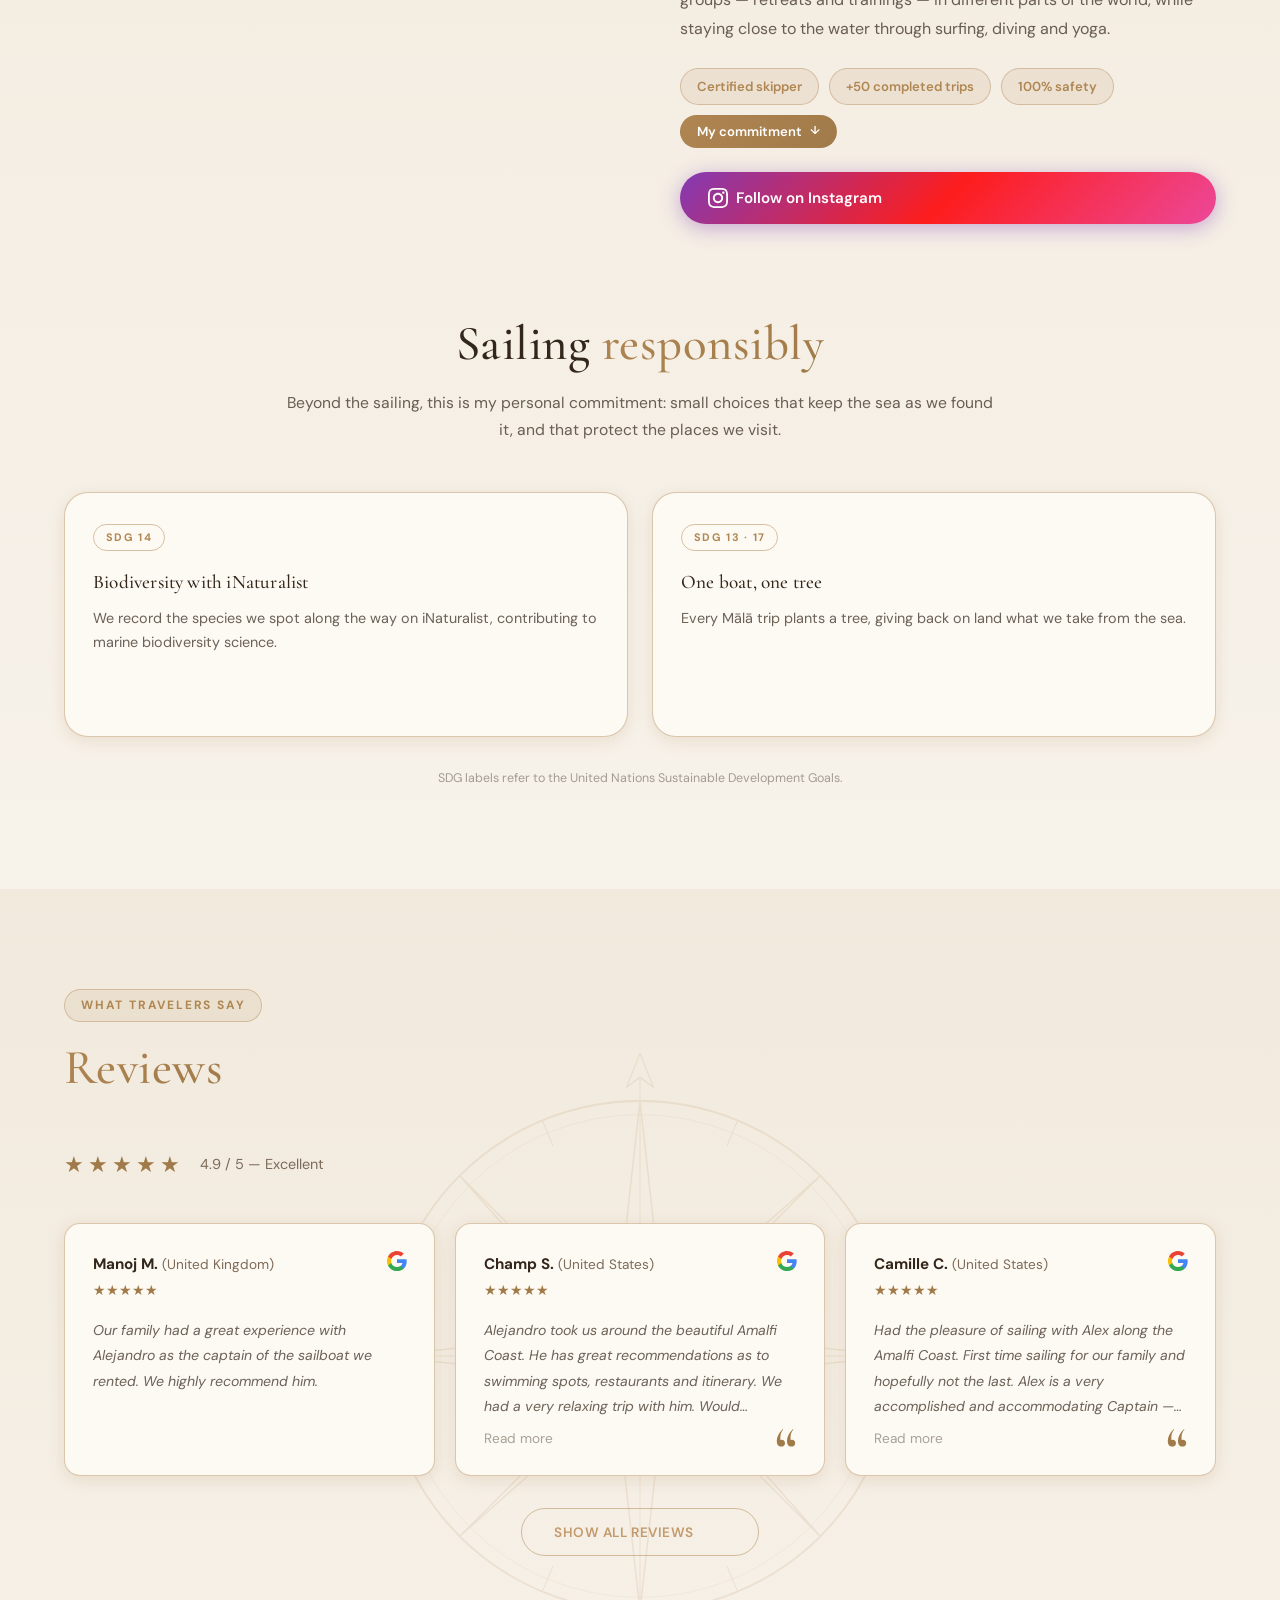
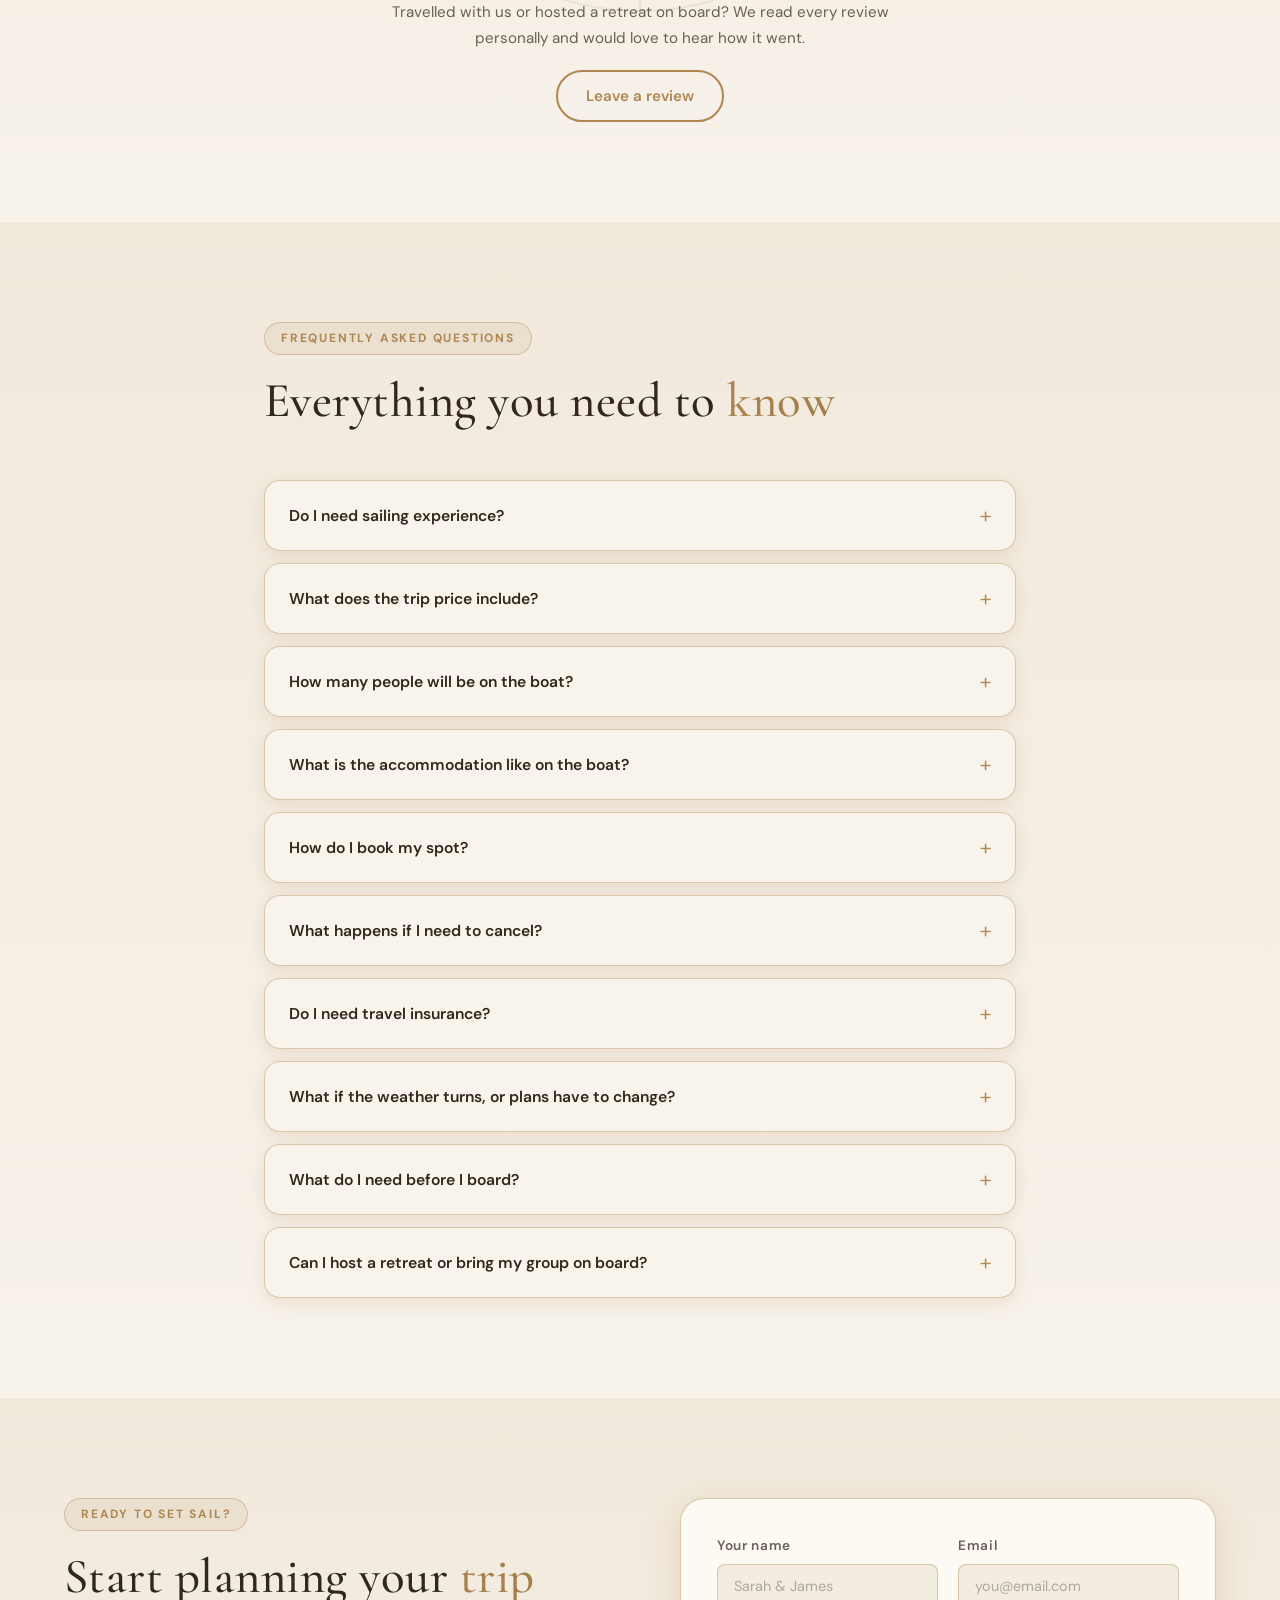
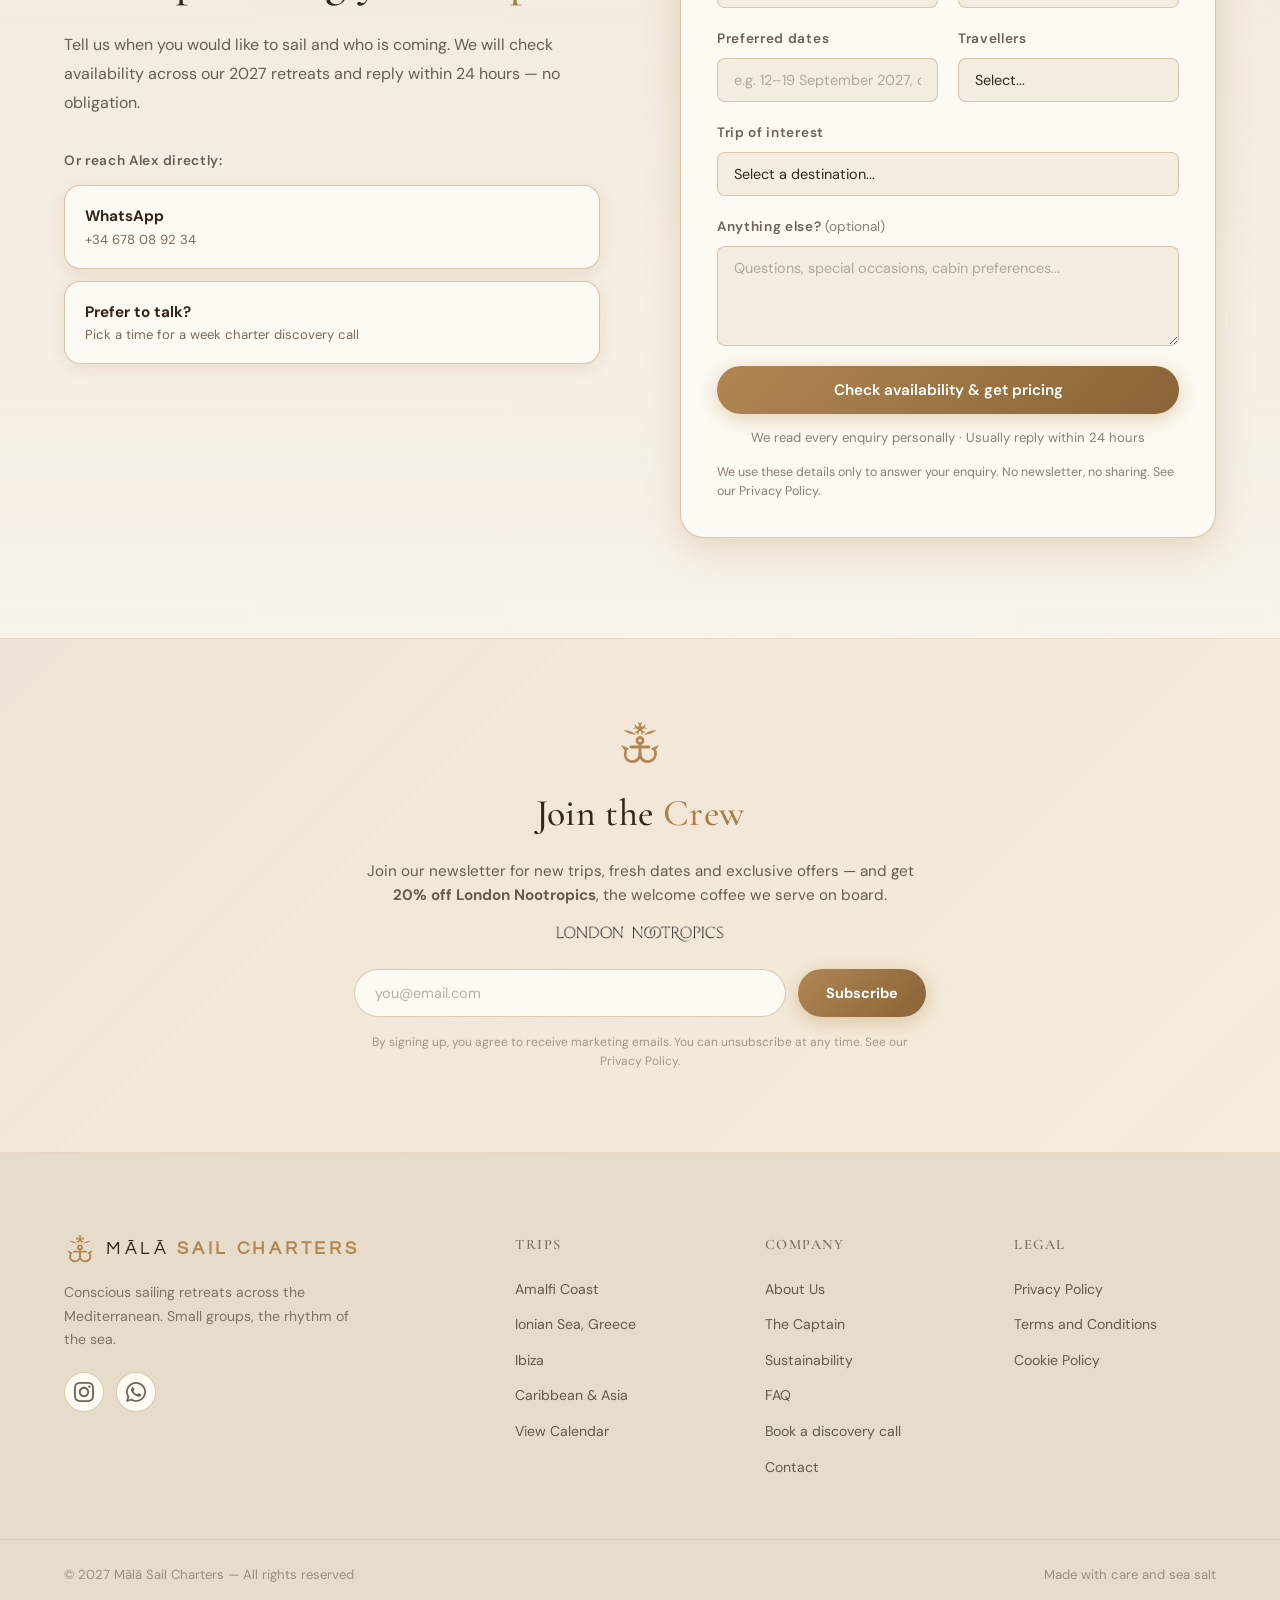
==== commit f8959b72: "Remove Krabi and describe Thailand as the Andaman Sea" ====
--- a/index.html
+++ b/index.html
@@ -155,12 +155,12 @@
       {
         "@type": "TouristTrip",
         "@id": "https://malasailcharters.com/#trip-thailand",
-        "name": "Thailand — Krabi sailing trip",
+        "name": "Thailand sailing trip",
         "description": "Limestone cliffs, hidden lagoons and the iconic longtail boats of the Andaman Sea.",
         "image": "https://malasailcharters.com/images/thailand.png",
         "url": "https://malasailcharters.com/#trip-thailand",
         "touristType": ["Small groups", "No sailing experience required"],
-        "itinerary": { "@type": "Place", "name": "Krabi, Thailand" },
+        "itinerary": { "@type": "Place", "name": "Thailand, Andaman Sea" },
         "provider": { "@id": "https://malasailcharters.com/#business" }
       },
       {
@@ -389,14 +389,14 @@
 
         <div class="trip-card" data-season="winter" id="trip-thailand">
           <div class="trip-card-img-wrap">
-            <img src="images/thailand.png" alt="Krabi, Thailand" class="trip-card-img" />
+            <img src="images/thailand.png" alt="Thailand, Andaman Sea" class="trip-card-img" />
             <div class="trip-overlay">
               <a href="#contact" class="btn btn-primary btn-sm">Book</a>
             </div>
           </div>
           <div class="trip-card-body">
             <div class="trip-meta">
-              <span class="trip-location">Krabi, Thailand</span>
+              <span class="trip-location">Andaman Sea, Thailand</span>
             </div>
             <h3 class="trip-title">Thailand</h3>
             <p class="trip-desc">Limestone cliffs, hidden lagoons and the iconic longtail boats of the Andaman Sea.</p>
@@ -1183,7 +1183,7 @@
                 <option value="antigua">Antigua &amp; Barbuda</option>
                 <option value="mauritius">Mauritius</option>
                 <option value="seychelles">Seychelles</option>
-                <option value="thailand">Thailand &mdash; Krabi</option>
+                <option value="thailand">Thailand &mdash; Andaman Sea</option>
                 <option value="other">Other / Not decided yet</option>
               </select>
             </div>
@@ -1365,8 +1365,8 @@
             <figcaption>Mauritius, Indian Ocean</figcaption>
           </figure>
           <figure class="booking-gallery-slide">
-            <img src="images/thailand.png" alt="Krabi, Thailand" loading="lazy" decoding="async" />
-            <figcaption>Krabi, Thailand</figcaption>
+            <img src="images/thailand.png" alt="Thailand, Andaman Sea" loading="lazy" decoding="async" />
+            <figcaption>Thailand, Andaman Sea</figcaption>
           </figure>
           <figure class="booking-gallery-slide">
             <img src="images/ibiza.png" alt="Ibiza, Spain" loading="lazy" decoding="async" />
@@ -1436,7 +1436,7 @@
               <option value="antigua">Antigua &amp; Barbuda</option>
               <option value="mauritius">Mauritius</option>
               <option value="seychelles">Seychelles</option>
-              <option value="thailand">Thailand &mdash; Krabi</option>
+              <option value="thailand">Thailand &mdash; Andaman Sea</option>
               <option value="other">Other / Not decided yet</option>
             </select>
           </div>
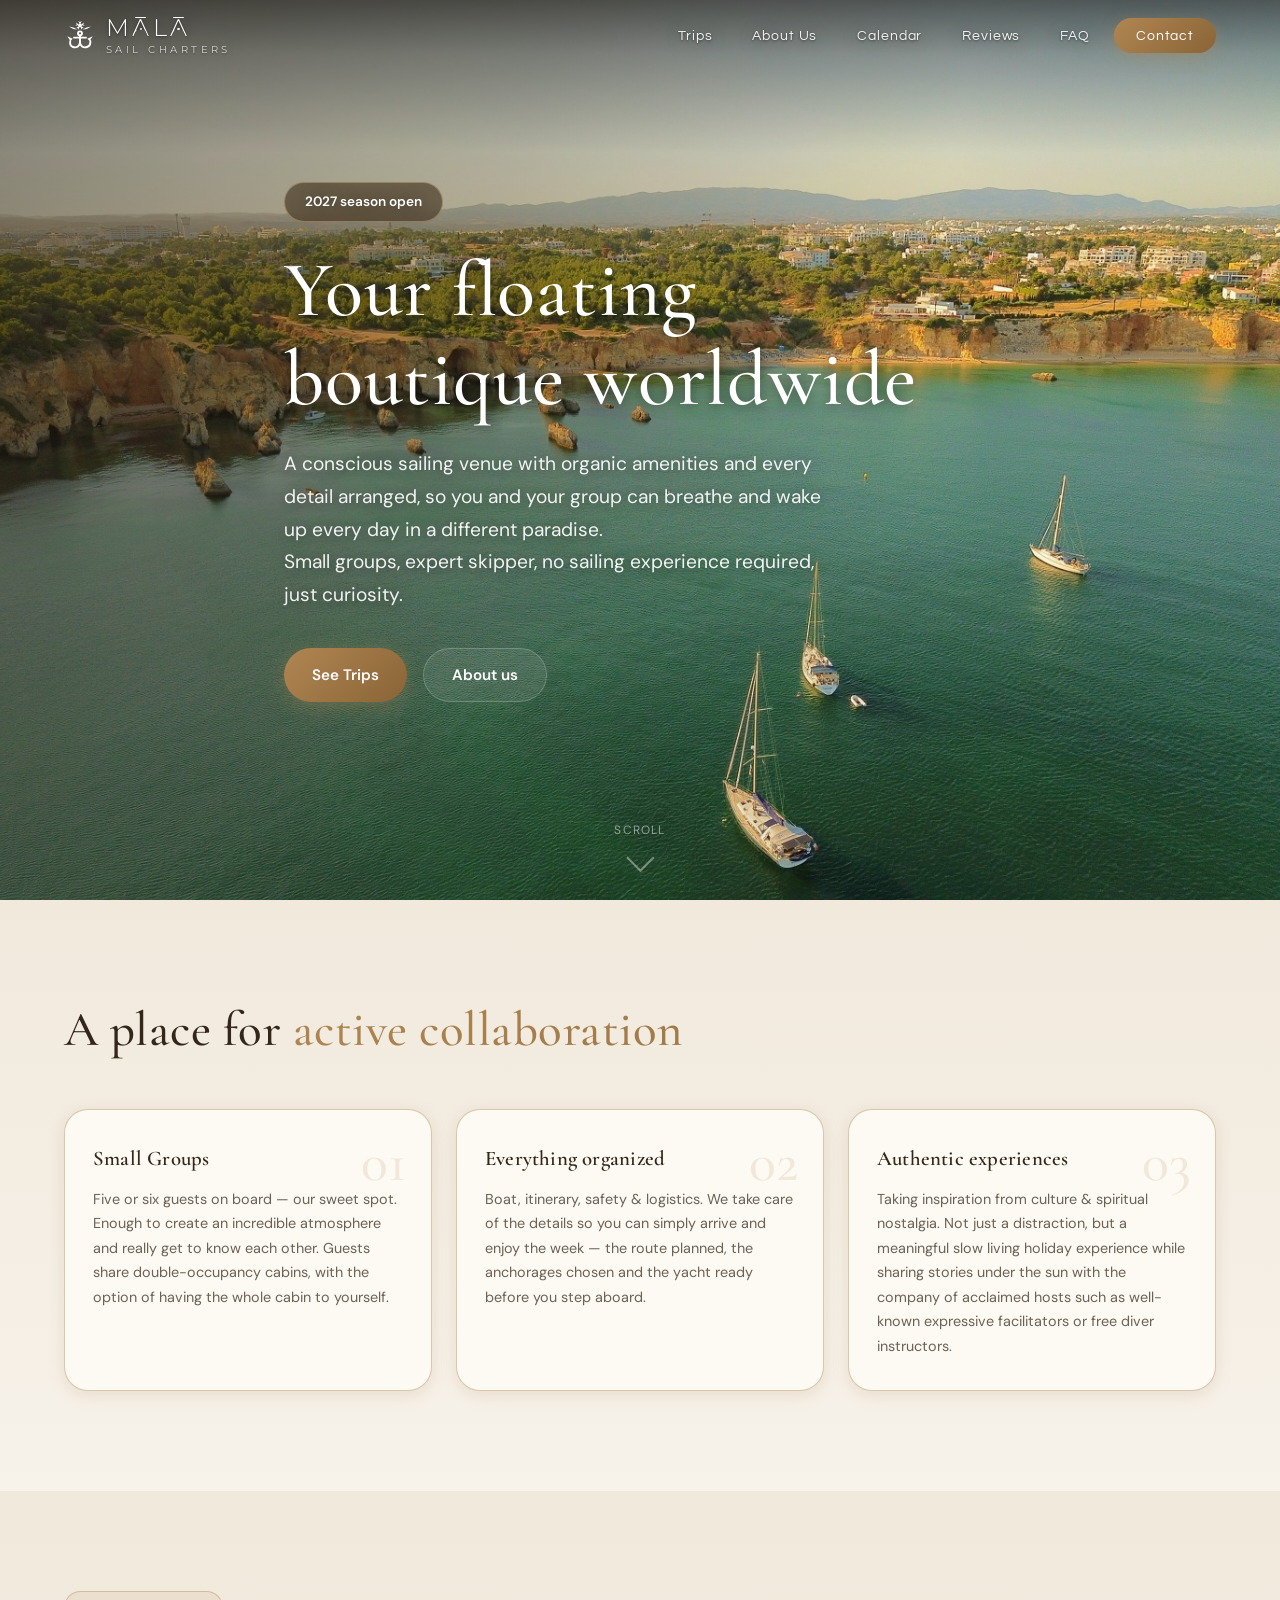
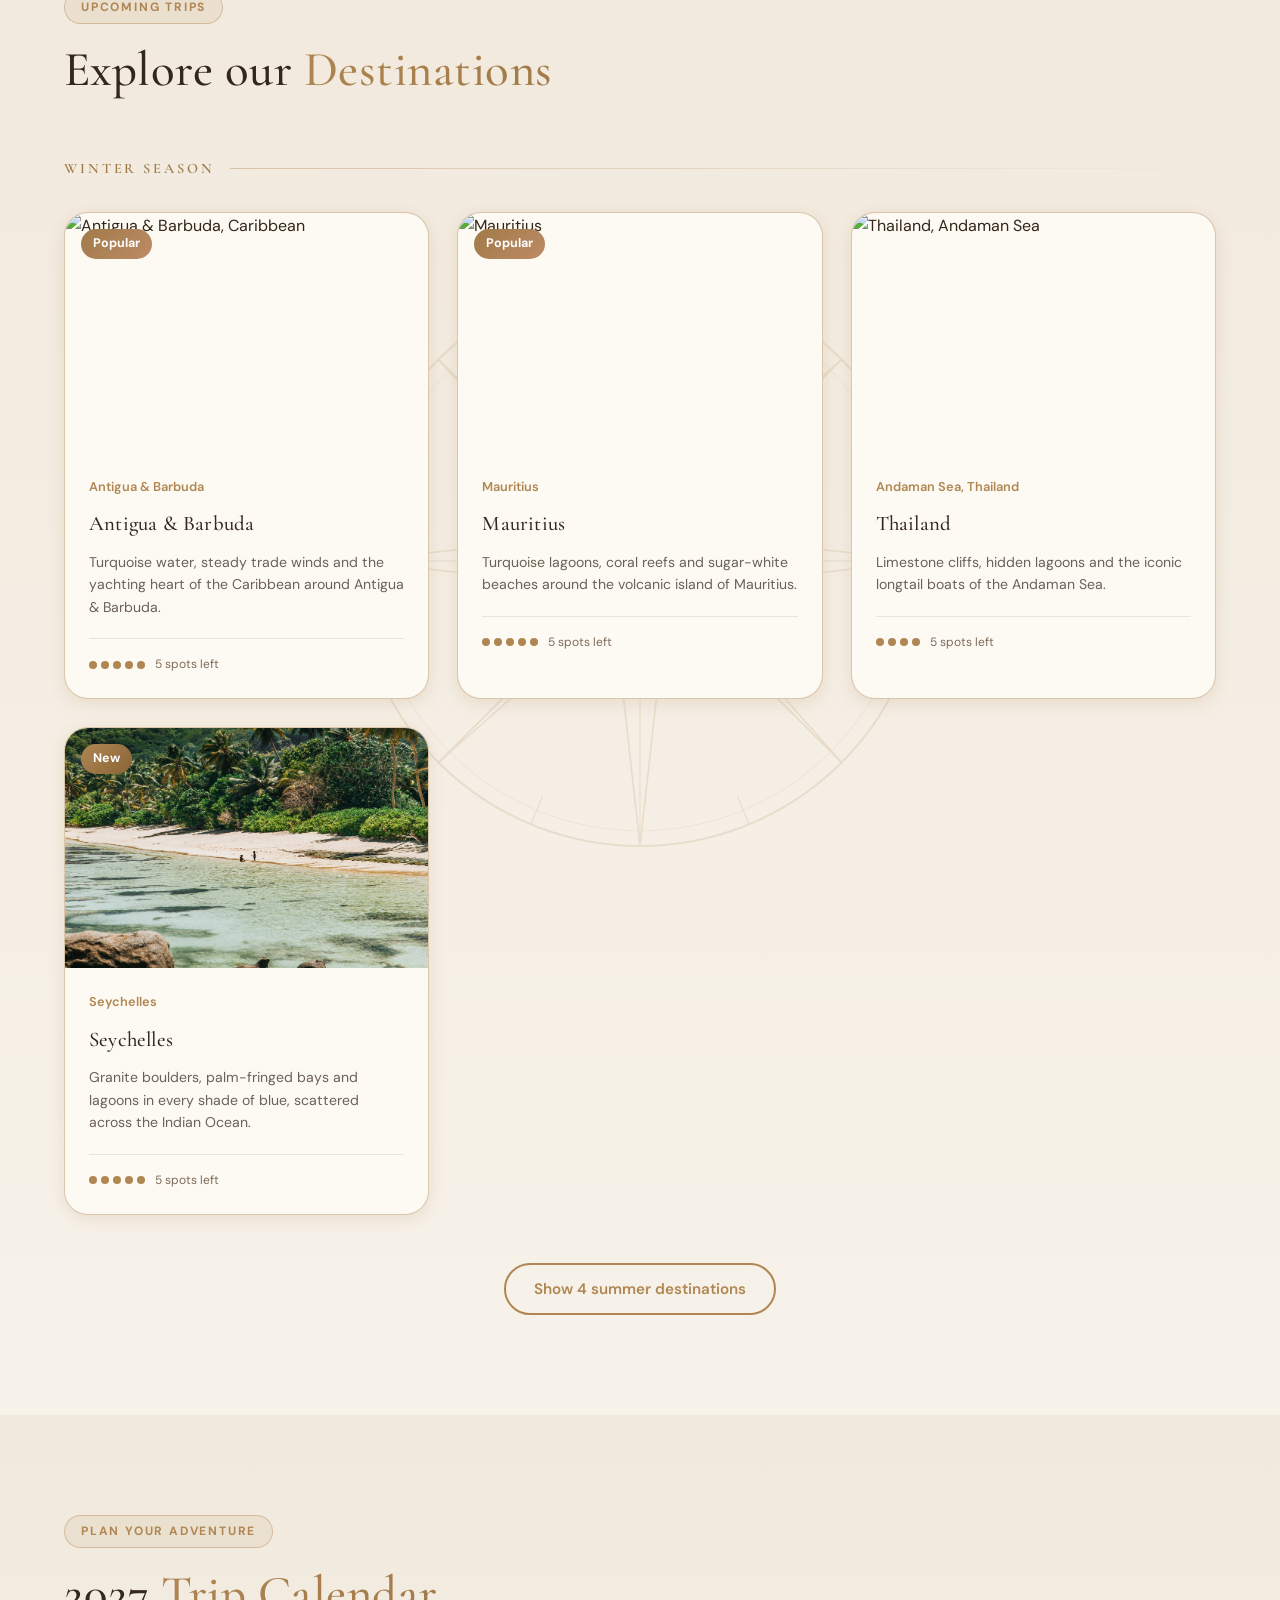
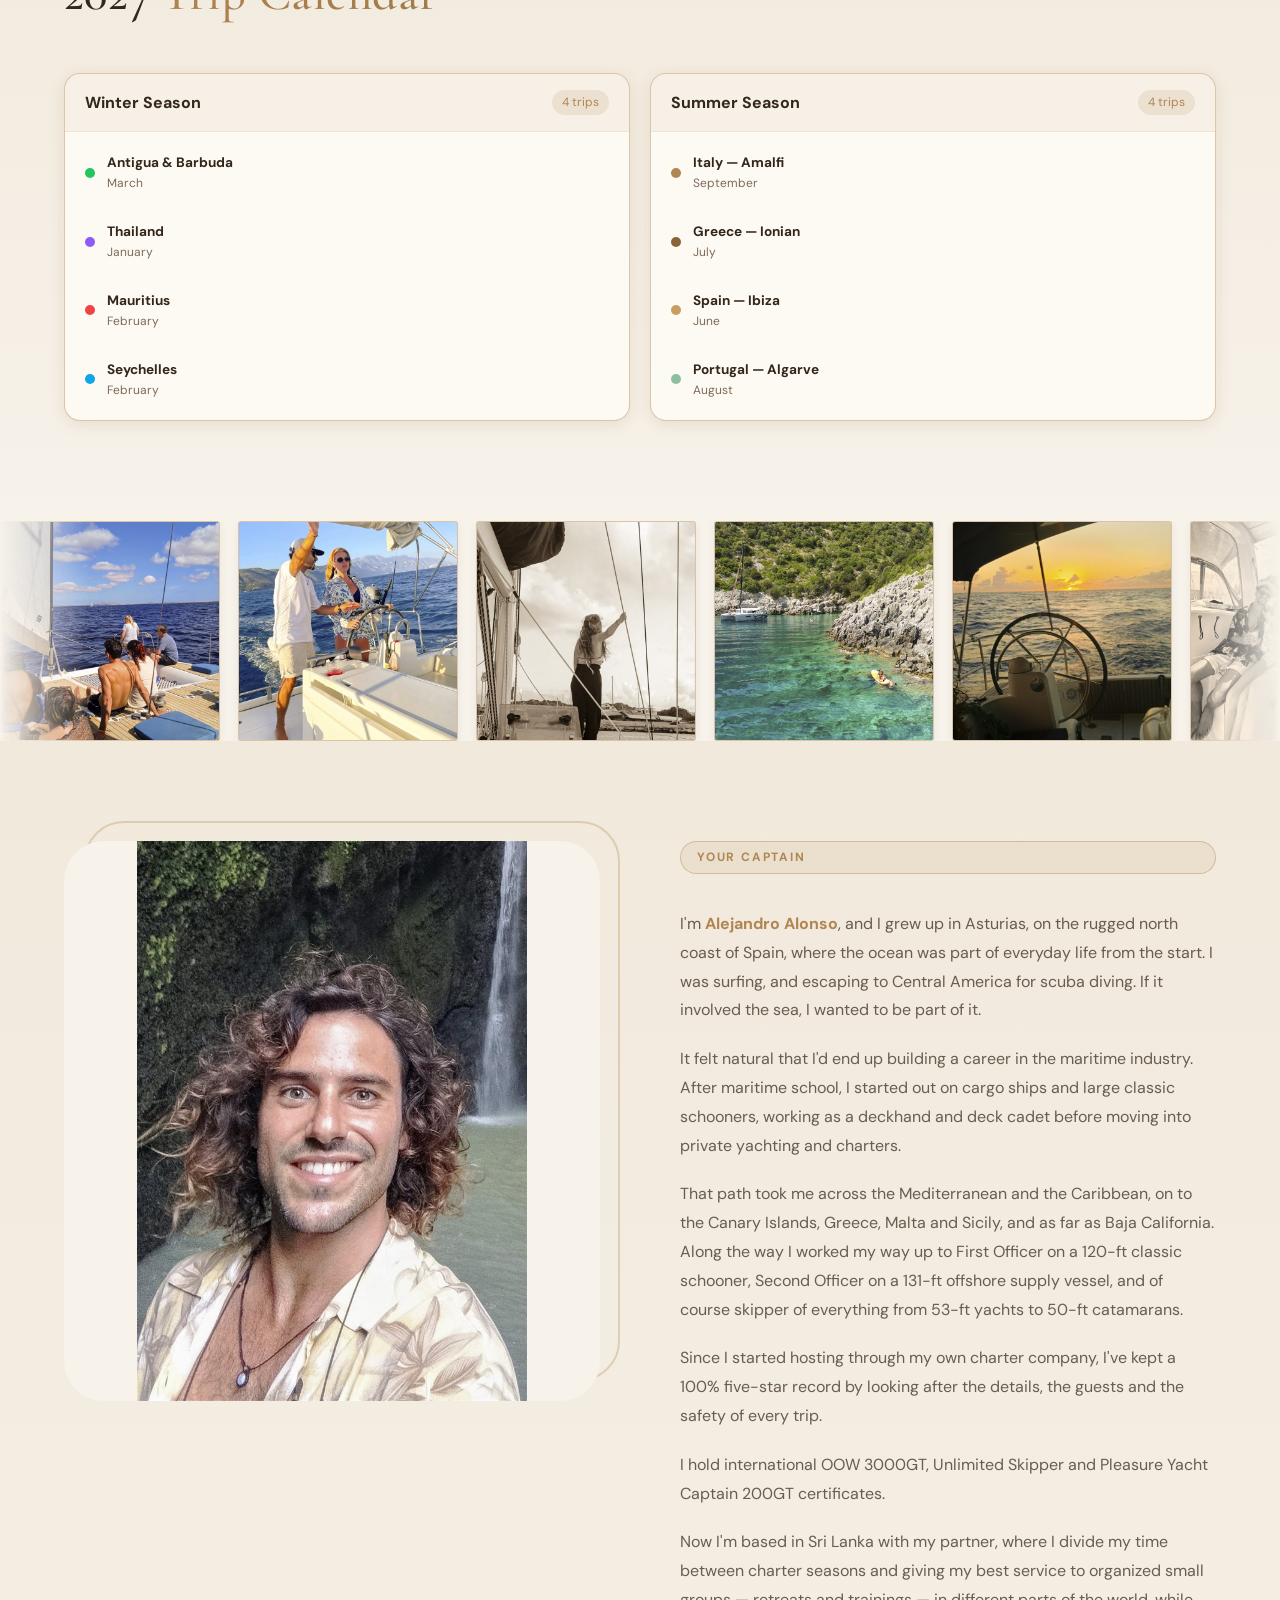
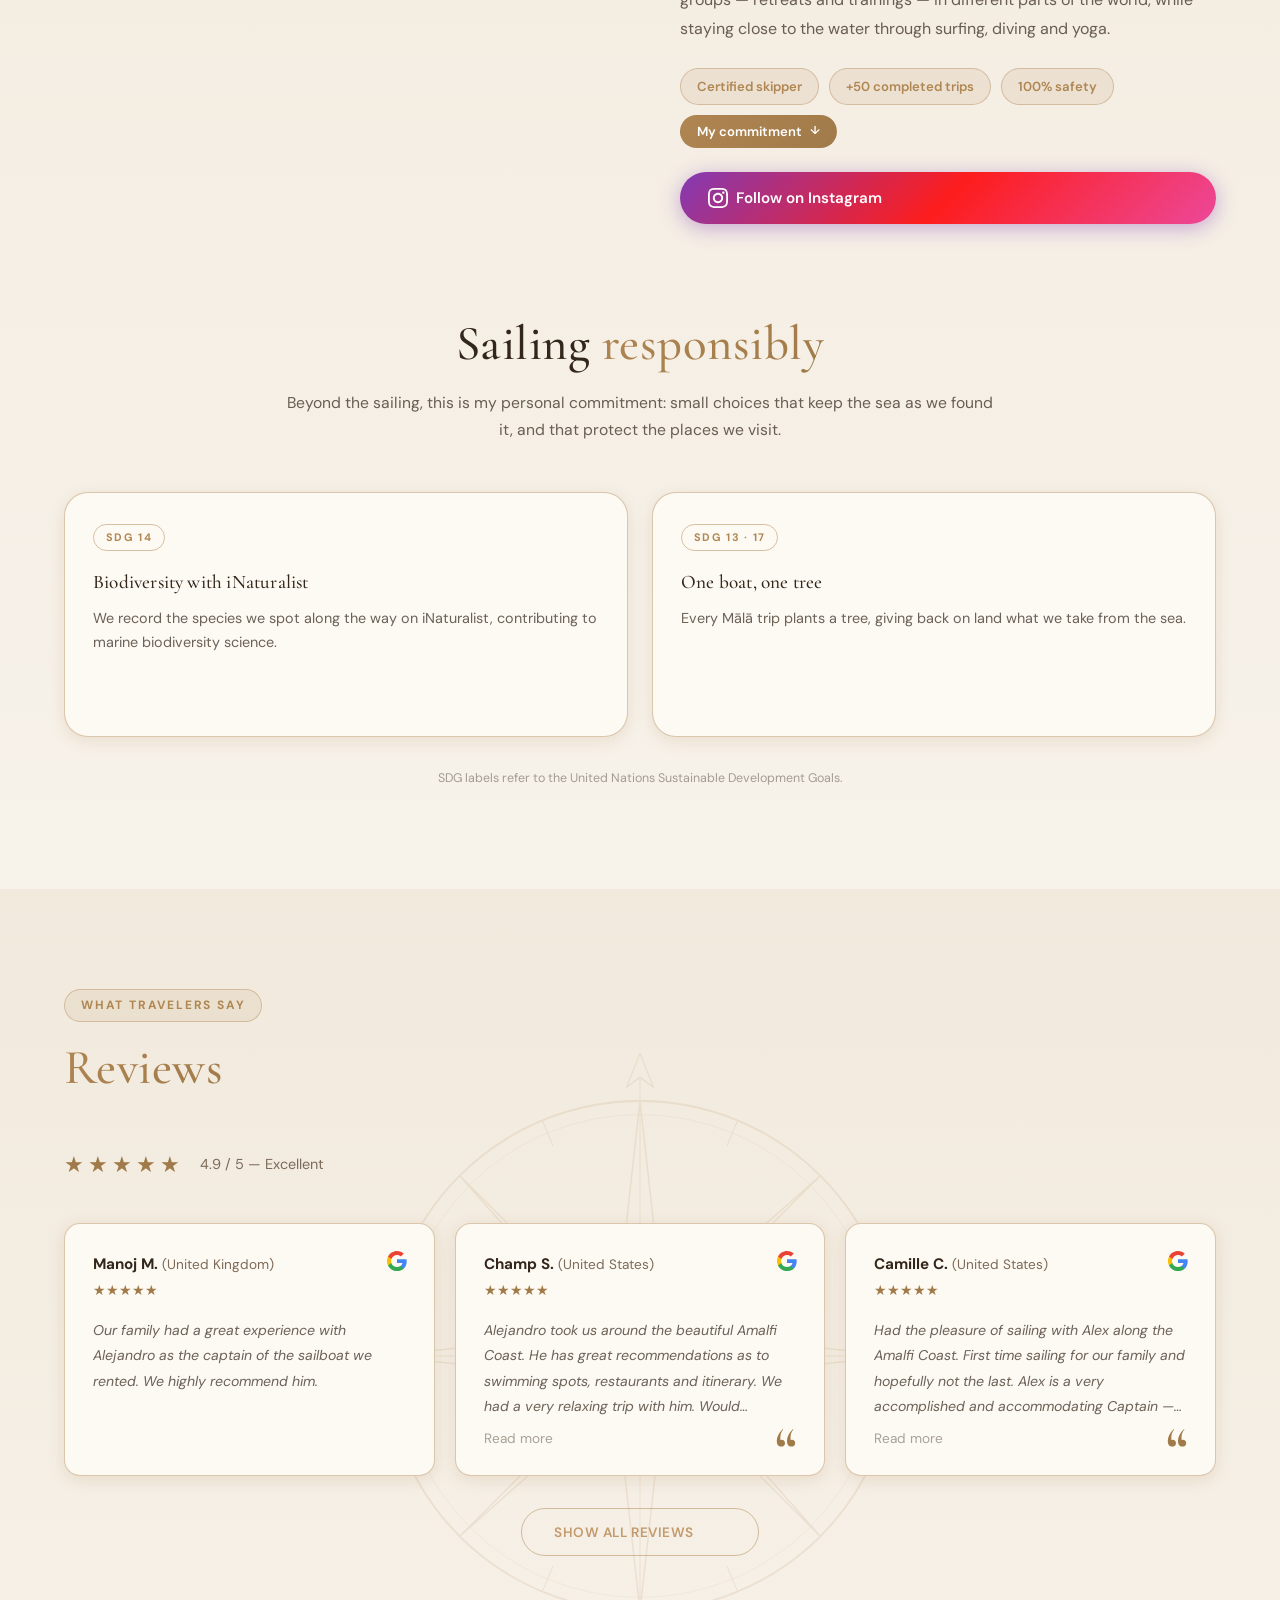
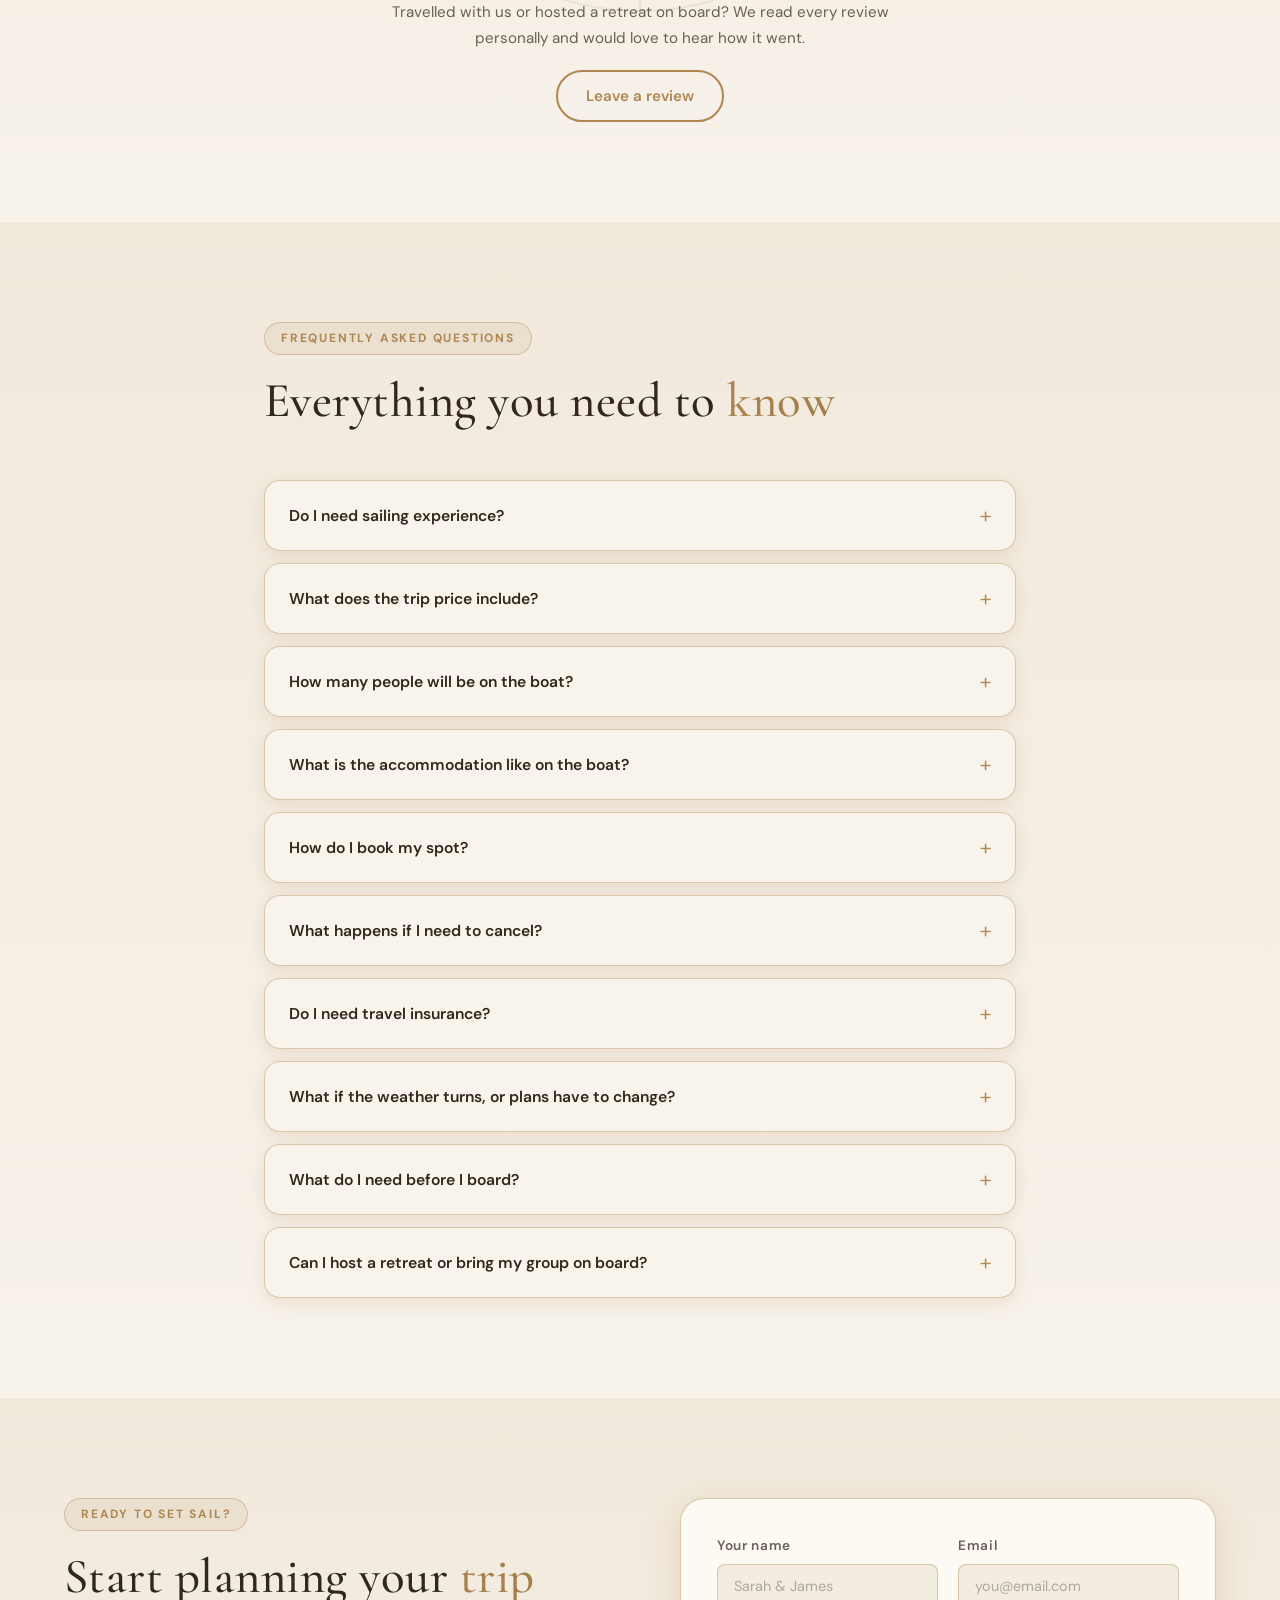
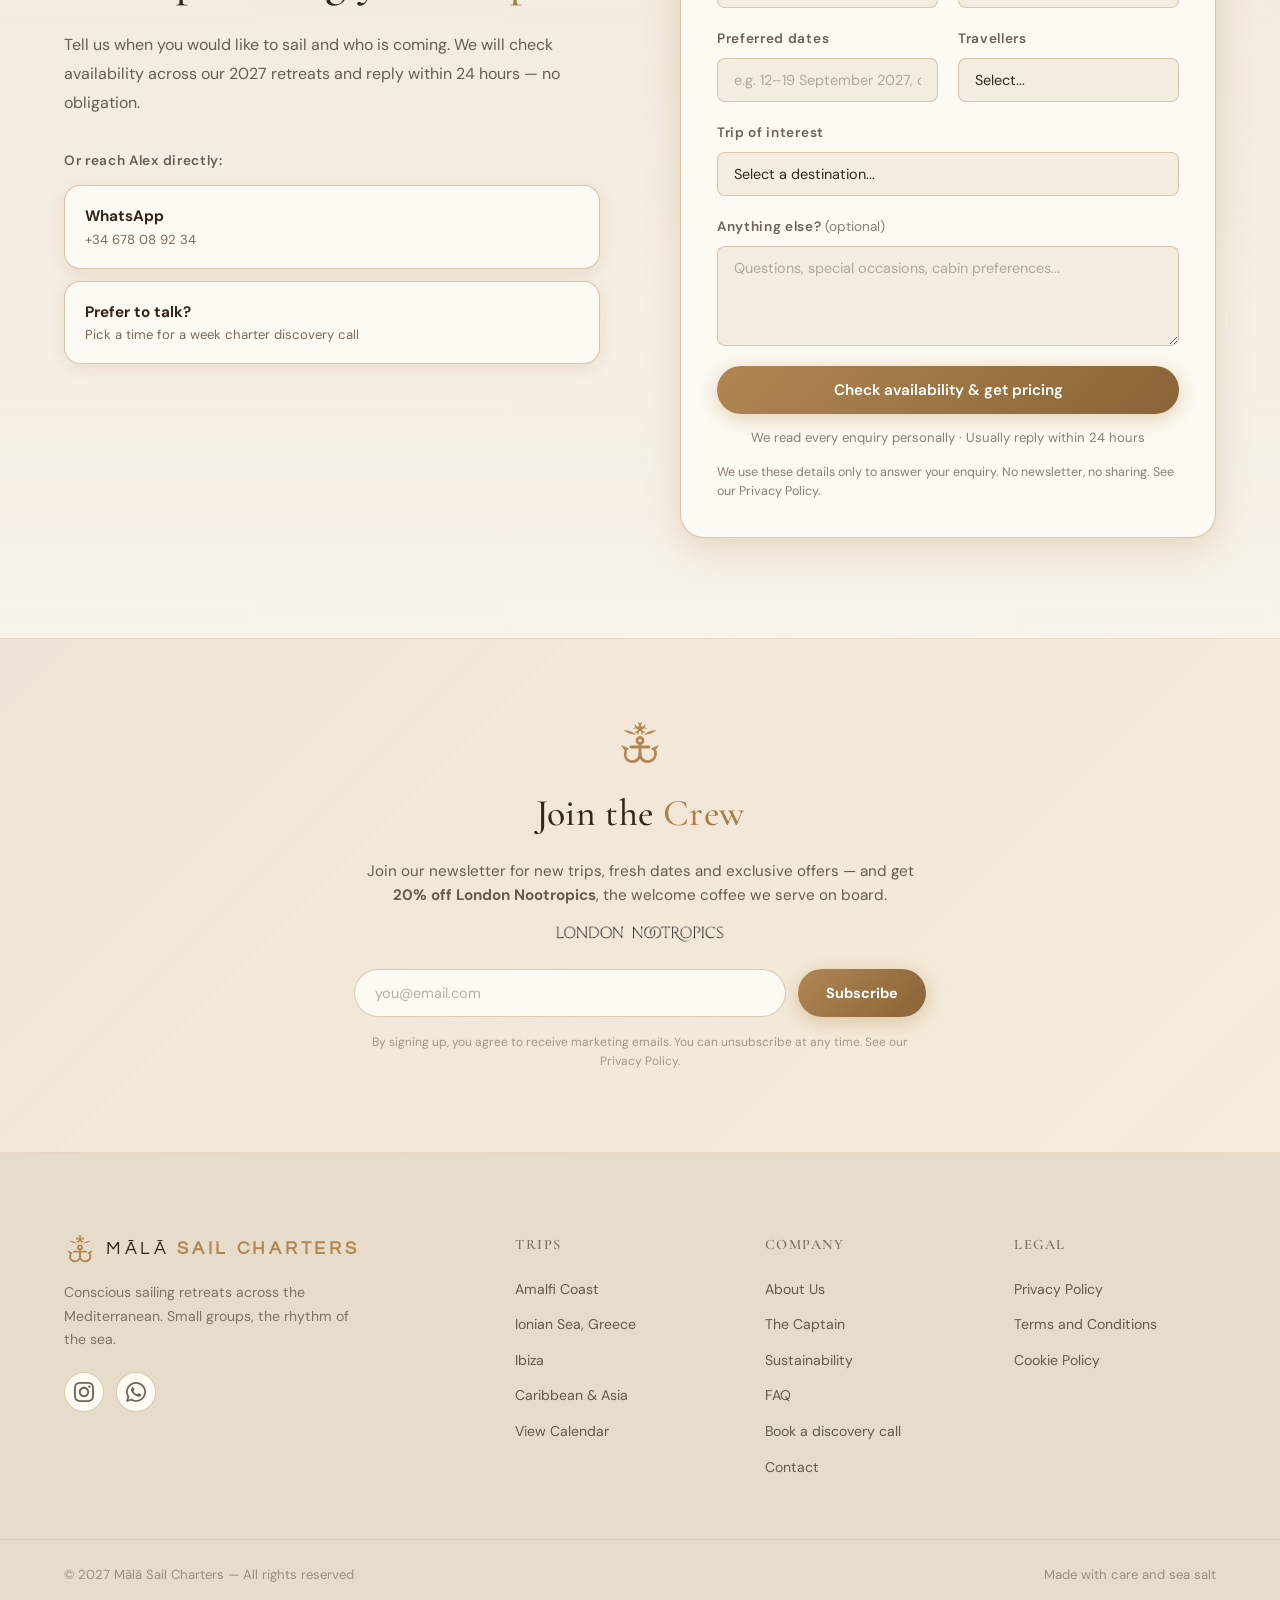
==== commit 424aee33: "Make the 50% deposit non-refundable in the FAQ, terms and host proposal" ====
--- a/index.html
+++ b/index.html
@@ -201,12 +201,12 @@
           {
             "@type": "Question",
             "name": "How do I book my spot?",
-            "acceptedAnswer": { "@type": "Answer", "text": "Enquire through the contact form, by email or on WhatsApp. We confirm the yacht's availability for your dates and the total price, including any extras, and send you written confirmation. To secure your place you pay the deposit stated in that confirmation — usually 50% of the price of your place. On group weeks each guest pays as soon as five people are interested, and those deposits are what confirm the yacht and hold the dates. The booking exists once we have received the deposit and sent you written confirmation. The remaining 50% is paid in two instalments: 25% at least one month before departure, and 25% on the day of check-in. Each guest receives a personal, secure payment link by email for their own instalments, so nobody has to pay for anybody else." }
+            "acceptedAnswer": { "@type": "Answer", "text": "Enquire through the contact form, by email or on WhatsApp. We confirm the yacht's availability for your dates and the total price, including any extras, and send you written confirmation. To secure your place you pay the deposit stated in that confirmation — usually 50% of the price of your place. The deposit is non-refundable: it goes directly to the vessel's reservation and it is what holds your dates. On group weeks each guest pays as soon as five people are interested, and those deposits are what confirm the yacht and hold the dates. The booking exists once we have received the deposit and sent you written confirmation. The remaining 50% is paid in two instalments: 25% at least one month before departure, and 25% on the day of check-in. Each guest receives a personal, secure payment link by email for their own instalments, so nobody has to pay for anybody else." }
           },
           {
             "@type": "Question",
             "name": "What happens if I need to cancel?",
-            "acceptedAnswer": { "@type": "Answer", "text": "Write to us at info@malasailcharters.com and we will confirm your position. Cancel more than 60 days before departure and your deposit is refunded in full, less any bank fees or third-party costs that cannot be recovered. Cancel 60 days or less before departure and the deposit is non-refundable. Cancel within 30 days and you are liable for the full amount of the charter unless we re-sell the dates — if we do, we refund everything recovered above the non-recoverable costs. Section 3 of our Terms and Conditions is the binding version." }
+            "acceptedAnswer": { "@type": "Answer", "text": "Write to us at info@malasailcharters.com and we will confirm your position. The 50% deposit is non-refundable in every case: it is used, and goes directly to the vessel's booking deposit for the agreed dates, as soon as we receive it — that payment is what secures the yacht and holds your dates. If you cancel more than 60 days before departure, any balance instalments already paid are refunded in full, less any bank fees or third-party costs that cannot be recovered. Cancel within 30 days of departure and you are liable for the full amount of the charter unless we re-sell the dates — if we do, we refund everything recovered above the non-recoverable costs. Section 3 of our Terms and Conditions is the binding version." }
           },
           {
             "@type": "Question",
@@ -1056,7 +1056,7 @@
             <span class="faq-icon">+</span>
           </button>
           <div class="faq-answer">
-            <p>Enquire through the contact form, by email or on WhatsApp. We confirm the yacht's availability for your dates and the total price, including any extras, and send you written confirmation. To secure your place you pay the deposit stated in that confirmation — usually 50% of the price of your place. On group weeks each guest pays as soon as five people are interested, and those deposits are what confirm the yacht and hold the dates. The booking exists once we have received the deposit and sent you written confirmation.</p>
+            <p>Enquire through the contact form, by email or on WhatsApp. We confirm the yacht's availability for your dates and the total price, including any extras, and send you written confirmation. To secure your place you pay the deposit stated in that confirmation — usually 50% of the price of your place. The deposit is non-refundable: it goes directly to the vessel's reservation and it is what holds your dates. On group weeks each guest pays as soon as five people are interested, and those deposits are what confirm the yacht and hold the dates. The booking exists once we have received the deposit and sent you written confirmation.</p>
             <p>The remaining 50% is paid in two instalments: 25% at least one month before departure, and 25% on the day of check-in. Each guest receives a personal, secure payment link by email for their own instalments, so nobody has to pay for anybody else.</p>
           </div>
         </div>
@@ -1066,7 +1066,7 @@
             <span class="faq-icon">+</span>
           </button>
           <div class="faq-answer">
-            <p>Write to us at <a href="mailto:info@malasailcharters.com">info@malasailcharters.com</a> and we will confirm your position. Cancel more than 60 days before departure and your deposit is refunded in full, less any bank fees or third-party costs that cannot be recovered. Cancel 60 days or less before departure and the deposit is non-refundable. Cancel within 30 days and you are liable for the full amount of the charter unless we re-sell the dates — if we do, we refund everything recovered above the non-recoverable costs. Section 3 of our <a href="terms.html">Terms and Conditions</a> is the binding version.</p>
+            <p>Write to us at <a href="mailto:info@malasailcharters.com">info@malasailcharters.com</a> and we will confirm your position. The 50% deposit is non-refundable in every case: it is used, and goes directly to the vessel's booking deposit for the agreed dates, as soon as we receive it — that payment is what secures the yacht and holds your dates. If you cancel more than 60 days before departure, any balance instalments already paid are refunded in full, less any bank fees or third-party costs that cannot be recovered. Cancel within 30 days of departure and you are liable for the full amount of the charter unless we re-sell the dates — if we do, we refund everything recovered above the non-recoverable costs. Section 3 of our <a href="terms.html">Terms and Conditions</a> is the binding version.</p>
           </div>
         </div>
         <div class="faq-item" id="faq-7">
